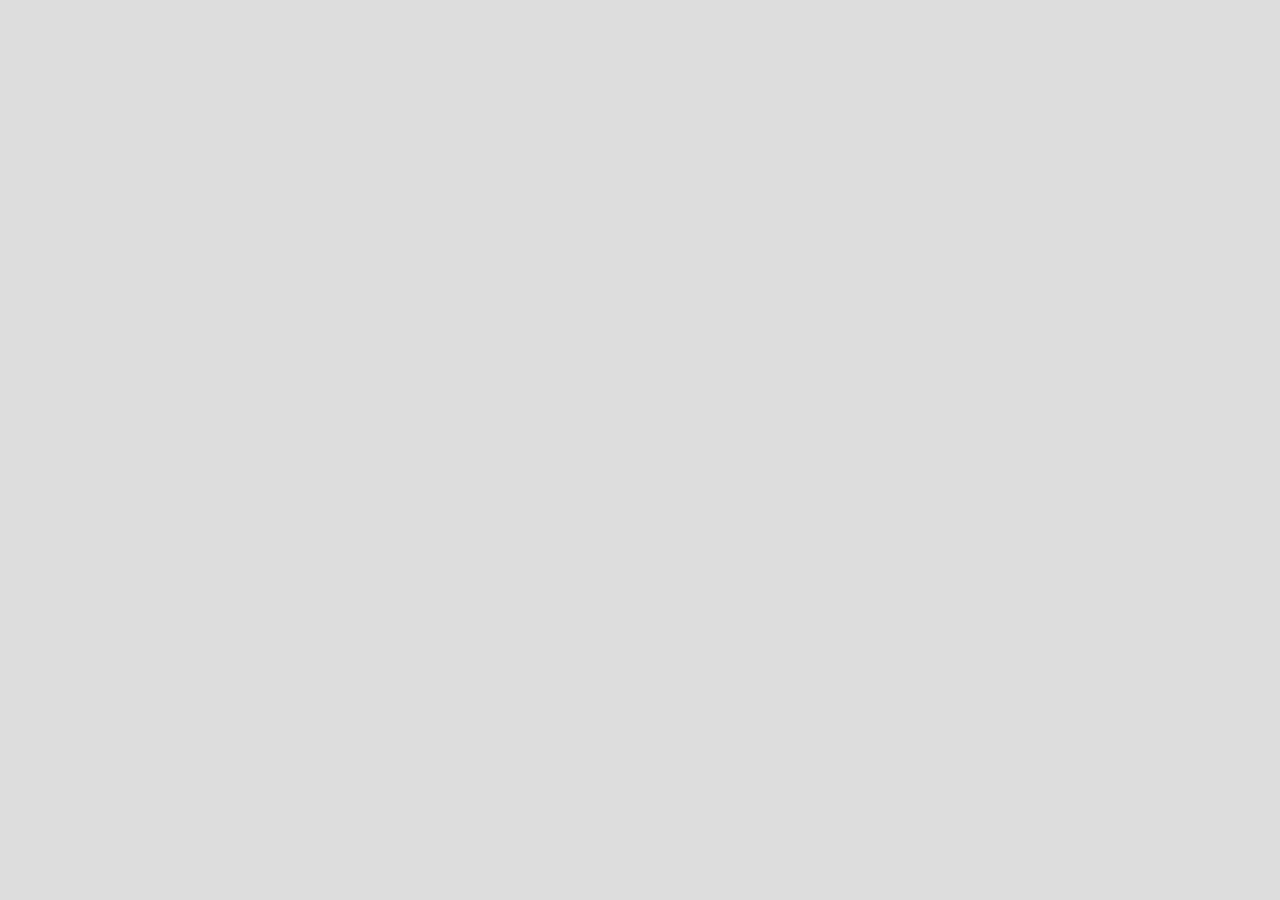
==== bsr-tool.html @ b469ca75 "Add files via upload" ====
<!DOCTYPE html>
<html lang="de">
<head>
<meta charset="utf-8">
<title>Plakat-Generator</title>
<meta name="viewport" content="width=device-width, initial-scale=1">
<style>
  html, body { margin: 0; padding: 0; overflow: hidden; background: #ddd; }
  canvas { display: block; }
</style>
<script src="https://cdnjs.cloudflare.com/ajax/libs/p5.js/1.9.4/p5.min.js"></script>
</head>
<body>
<script>
(function () {
// PLAKAT-GENERATOR: Riso-Druck / Halbton, fünf Kategorien in einem Sketch
// Tasten: a-z = Motiv | Leertaste = Wortabstand | 1-5 = Kategorie | Backspace = letztes Motiv weg | Delete = alles löschen
// Gespeichert wird nur über die Panel-Buttons (PNG speichern / Video speichern). Die Taste S tippt nur ein Motiv.

const backgroundColor = { r: 244, g: 236, b: 214 };   // Papier
const foregroundColor = { r: 0, g: 0, b: 0 };         // Tinte (Halbton)

const uiParams = {
  textSize: 18,
  foregroundColor,
  backgroundColor,
  format: 'Hochformat 3:4',
  category: 'Süßigkeiten',
  style: 'riso',
  typeSize: 0.2,
  typeTilt: 0.35,
  typeLeading: 0.78,
  typeFlat: 0.2,
  animate: true,
  fruitScale: 1.1,
  sizeVar: 0.25,
  bleed: 26,
  grain: 20,
  chamfer: 1,
  dotSpacing: 9,
  bowl: false,
  captionSize: 20,
  showCaption: false,
  showTitle: true,
  titleMax: 0.14,
  titleMargin: 0.05,
  titleTrack: -0.02,
  showLogo: true,
  logoColor: { r: 230, g: 114, b: 21 },
  logoSize: 0.12,
  showHint: true,
  videoDelay: 260,        // Video: Millisekunden pro Buchstabe (nicht im Panel)
  videoHold: 3,           // Video: Standbild am Ende in Sekunden (nicht im Panel)
};

// ---------- Sprache (DE / EN) ----------
const TL = {
  de: { title: 'Wortplakat', sub: 'Für jeden Buchstaben ein Stück Müll', word: 'Dein Wort', ph: 'z. B. Mülltrennung', undo: 'Zurück', undoT: 'Letzten Buchstaben löschen',
        clr: 'Neu', clrT: 'Alles löschen', motifs: 'Motive wählen', look: 'Look', colours: 'Farben', bunt: 'Bunt', bw: 'Schwarz-weiß', format: 'Format', hoch: 'Hoch', quer: 'Quer',
        save: 'Speichern', png: 'Als Bild speichern', saved: 'Gespeichert', vid: 'Als Video speichern', typeWord: 'Tippe ein Wort', first: 'Erst ein Wort tippen',
        noRec: 'Dieser Browser kann keine Videos aufnehmen', recording: 'Aufnahme läuft …', vsaved: 'Video gespeichert', failed: 'Aufnahme fehlgeschlagen',
        cats: { 'Obst': 'Obst', 'Süßigkeiten': 'Süßigkeiten', 'Gemüse': 'Gemüse', 'Getränke': 'Getränke', 'Verpackung': 'Verpackung' } },
  en: { title: 'Word Poster', sub: 'A piece of trash for every letter', word: 'Your word', ph: 'e.g. recycling', undo: 'Undo', undoT: 'Delete last letter',
        clr: 'New', clrT: 'Clear all', motifs: 'Choose motifs', look: 'Look', colours: 'Colours', bunt: 'Colour', bw: 'Black & white', format: 'Format', hoch: 'Portrait', quer: 'Landscape',
        save: 'Save', png: 'Save as image', saved: 'Saved', vid: 'Save as video', typeWord: 'Type a word', first: 'Type a word first',
        noRec: 'This browser cannot record video', recording: 'Recording …', vsaved: 'Video saved', failed: 'Recording failed',
        cats: { 'Obst': 'Fruit', 'Süßigkeiten': 'Sweets', 'Gemüse': 'Vegetables', 'Getränke': 'Drinks', 'Verpackung': 'Packaging' } }
};
let LANG = (() => { const h = (location.hash || '').replace('#', '').toLowerCase(); if (h === 'en' || h === 'de') return h;
  try { const v = localStorage.getItem('wp-lang'); if (v === 'en' || v === 'de') return v; } catch (e) {}
  return (navigator.language || 'de').toLowerCase().startsWith('de') ? 'de' : 'en'; })();
const tr = k => (TL[LANG] && TL[LANG][k]) || TL.de[k] || k;

// ---------- Formen (Einheit: Fruchtbreite = 1, y nach unten) ----------
const rotp = (x, y, a) => ({ x: x * Math.cos(a) - y * Math.sin(a), y: x * Math.sin(a) + y * Math.cos(a) });
const octa = (cx, cy, w, h, c) => {
  c = Math.min(c, w / 2 - 0.001, h / 2 - 0.001);
  return [[-w / 2 + c, -h / 2], [w / 2 - c, -h / 2], [w / 2, -h / 2 + c], [w / 2, h / 2 - c],
          [w / 2 - c, h / 2], [-w / 2 + c, h / 2], [-w / 2, h / 2 - c], [-w / 2, -h / 2 + c]]
    .map(([x, y]) => ({ x: cx + x, y: cy + y }));
};
const rect = (cx, cy, w, h, a = 0) =>
  [[-w / 2, -h / 2], [w / 2, -h / 2], [w / 2, h / 2], [-w / 2, h / 2]]
    .map(([x, y]) => { const p = rotp(x, y, a); return { x: cx + p.x, y: cy + p.y }; });
const leaf = (cx, cy, len, a) =>
  [[0, 0], [0.5 * len, -0.28 * len], [len, 0], [0.5 * len, 0.28 * len]]
    .map(([x, y]) => { const p = rotp(x, y, a); return { x: cx + p.x, y: cy + p.y }; });
const thickPoly = (path, t) => {
  const nrm = i => { const a = path[i], b = path[i + 1]; const l = Math.hypot(b.x - a.x, b.y - a.y) || 1; return { x: -(b.y - a.y) / l, y: (b.x - a.x) / l }; };
  const L = [], R = [];
  for (let i = 0; i < path.length; i++) {
    let m;
    if (i === 0) m = nrm(0);
    else if (i === path.length - 1) m = nrm(i - 1);
    else {
      const n0 = nrm(i - 1), n1 = nrm(i);
      const sx = n0.x + n1.x, sy = n0.y + n1.y, sl = Math.hypot(sx, sy) || 1;
      m = { x: sx / sl, y: sy / sl };
      const k = 1 / Math.max(0.3, m.x * n0.x + m.y * n0.y);
      m = { x: m.x * k, y: m.y * k };
    }
    L.push({ x: path[i].x + m.x * t, y: path[i].y + m.y * t });
    R.push({ x: path[i].x - m.x * t, y: path[i].y - m.y * t });
  }
  return L.concat(R.reverse());
};

// ---------- Die Kategorien ----------
const SETS = {
  'Obst': (() => {
  const KINDS = {
    apple:  { s: 0.55, hr: 1.0, build: c => [
      { role: 'body', pts: octa(0, 0.05, 1, 0.9, 0.3 * c) },
      { role: 'stem', pts: rect(0.03, -0.55, 0.05, 0.22) },
      { role: 'leaf', pts: leaf(0.05, -0.62, 0.3, -0.5) }] },
    orange: { s: 0.34, hr: 1.0, build: c => [
      { role: 'body', pts: octa(0, 0.04, 1, 0.92, 0.3 * c) },
      { role: 'stem', pts: rect(0, -0.5, 0.06, 0.1) },
      { role: 'leaf', pts: leaf(0.04, -0.52, 0.22, -0.6) }] },
    lemon:  { s: 0.34, hr: 1.0, build: c => [
      { role: 'body', pts: octa(0, 0.04, 1, 0.92, 0.27 * c) },
      { role: 'body', pts: rect(0.1, -0.5, 0.16, 0.08) },
      { role: 'leaf', pts: leaf(0.02, -0.5, 0.22, -0.7) }] },
    pear:   { s: 0.6, hr: 0.7, build: c => [
      { role: 'body', pts: [[-1, -0.3], [-0.7, -0.7], [0.1, -0.7], [0.4, -0.45], [1.2, -0.45], [1.2, 0.45], [0.4, 0.45],
                            [0.1, 0.7], [-0.7, 0.7], [-1, 0.3]].map(([x, y]) => ({ x: x / 2.2 - 0.0, y: y / 2.2 })) },
      { role: 'stem', pts: rect(0.28, -0.22, 0.12, 0.035) },
      { role: 'leaf', pts: leaf(0.22, -0.2, 0.3, -0.7) }] },
    banana: { s: 0.9, hr: 0.5, build: c => [
      { role: 'body', pts: thickPoly([{ x: -0.5, y: 0.25 }, { x: -0.12, y: 0.25 }, { x: 0.5, y: -0.37 }], 0.12) },
      { role: 'stem', pts: rect(-0.52, 0.25, 0.045, 0.14) },
      { role: 'stem', pts: rect(0.52, -0.39, 0.045, 0.12, Math.PI / 4) }] },
    strawberry: { s: 0.34, hr: 0.7, build: c => [
      { role: 'body', pts: octa(-0.25, 0, 0.5, 0.62, 0.16 * c) },
      { role: 'body', pts: octa(0.25, 0, 0.5, 0.62, 0.16 * c) },
      { role: 'leaf', pts: leaf(-0.5, 0, 0.2, Math.PI) },
      { role: 'leaf', pts: leaf(0.5, 0, 0.2, 0) }] },
    berries: { s: 0.3, hr: 0.8, build: c => {
      const p = [];
      for (let r = 0; r < 2; r++) for (let k = 0; k < 3; k++) p.push({ role: 'body', pts: octa((k - 1) * 0.34, (r - 0.5) * 0.42, 0.32, 0.4, 0.13 * c) });
      return p; } },
    kiwi:   { s: 0.26, hr: 1.5, build: c => [
      { role: 'body', pts: octa(0, 0, 1, 1.5, 0.28 * c) },
      { role: 'stem', pts: rect(0, -0.78, 0.18, 0.08) }] },
    melon:  { s: 0.8, hr: 0.75, build: c => [
      { role: 'body', pts: octa(0, 0, 1, 0.75, 0.26 * c) }] },
    cherry: { s: 0.2, hr: 1.2, build: c => [
      { role: 'body', pts: octa(-0.25, 0.25, 0.5, 0.5, 0.16 * c) },
      { role: 'body', pts: octa(0.25, 0.25, 0.5, 0.5, 0.16 * c) },
      { role: 'stem', pts: thickPoly([{ x: -0.25, y: 0 }, { x: 0, y: -0.45 }, { x: 0.25, y: 0 }], 0.018) },
      { role: 'leaf', pts: leaf(0, -0.42, 0.3, -0.3) }] },
  };

  const RED = [214, 52, 22], GREEN = [110, 170, 90], YEL = [250, 205, 10], ORA = [238, 140, 80],
        BLUE = [70, 80, 170], BROWN = [170, 125, 70], LIME = [180, 205, 50], PLUM = [140, 70, 140],
        PINK = [240, 150, 120], DARK = [170, 30, 40], LEMON = [240, 225, 50];

  const FRUITS = {
    a: { word: 'Apfel',         kind: 'apple',      c: RED },
    b: { word: 'Birne',         kind: 'pear',       c: GREEN },
    c: { word: 'Clementine',    kind: 'orange',     c: ORA },
    d: { word: 'Dattel',        kind: 'kiwi',       c: [120, 75, 45] },
    e: { word: 'Erdbeere',      kind: 'strawberry', c: RED },
    f: { word: 'Feige',         kind: 'orange',     c: PLUM },
    g: { word: 'Granatapfel',   kind: 'apple',      c: DARK },
    h: { word: 'Himbeere',      kind: 'berries',    c: RED },
    i: { word: 'Indische Feige', kind: 'kiwi',      c: GREEN },
    j: { word: 'Johannisbeere', kind: 'berries',    c: DARK },
    k: { word: 'Kiwi',          kind: 'kiwi',       c: BROWN },
    l: { word: 'Limette',       kind: 'lemon',      c: LIME },
    m: { word: 'Mango',         kind: 'pear',       c: ORA },
    n: { word: 'Nektarine',     kind: 'orange',     c: PINK },
    o: { word: 'Orange',        kind: 'orange',     c: ORA },
    p: { word: 'Pfirsich',      kind: 'orange',     c: [245, 170, 130] },
    q: { word: 'Quitte',        kind: 'lemon',      c: [225, 200, 60] },
    r: { word: 'Reneklode',     kind: 'orange',     c: PLUM },
    s: { word: 'Stachelbeere',  kind: 'berries',    c: LIME },
    t: { word: 'Traube',        kind: 'berries',    c: BLUE },
    u: { word: 'Ugli',          kind: 'orange',     c: LIME },
    v: { word: 'Vogelbeere',    kind: 'berries',    c: ORA },
    w: { word: 'Wassermelone',  kind: 'melon',      c: GREEN },
    x: { word: 'Xigua',         kind: 'melon',      c: [90, 150, 80] },
    y: { word: 'Yuzu',          kind: 'lemon',      c: LEMON },
    z: { word: 'Zitrone',       kind: 'lemon',      c: YEL },
    A: { word: 'Ananas',        kind: 'kiwi',       c: YEL },
    B: { word: 'Banane',        kind: 'banana',     c: YEL },
    K: { word: 'Kirsche',       kind: 'cherry',     c: RED },
    ä: { word: 'Äpfel',          kind: 'apple',      c: GREEN },
    ö: { word: 'Öko-Orange',     kind: 'orange',     c: ORA },
    ü: { word: 'Übersee-Mango',  kind: 'pear',       c: YEL },
  };
    return { KINDS, FRUITS };
  })(),
  'Süßigkeiten': (() => {
  const rotPoly = (pts, a, cx = 0, cy = 0) => pts.map(p => { const q = rotp(p.x - cx, p.y - cy, a); return { x: cx + q.x, y: cy + q.y }; });
  const poly = (arr, ox = 0, oy = 0) => arr.map(([x, y]) => ({ x: ox + x, y: oy + y }));

  const KINDS = {
    lolli: { s: 0.4, hr: 1.55, build: c => [
      { role: 'stick', col: [236, 216, 170], pts: rect(0, 0.62, 0.07, 0.95) },
      { role: 'body', pts: octa(0, -0.2, 1, 1, 0.3 * c) },
      { role: 'acc', col: 'c2', pts: octa(0, -0.2, 0.56, 0.56, 0.17 * c) },
      { role: 'acc', col: 'c2', pts: octa(0, -0.2, 0.1, 0.9, 0.03) }] },
    bonbon: { s: 0.5, hr: 0.6, build: c => [
      { role: 'acc', col: 'c2', pts: poly([[-0.28, 0], [-0.66, -0.3], [-0.66, 0.3]]) },
      { role: 'acc', col: 'c2', pts: poly([[0.28, 0], [0.66, -0.3], [0.66, 0.3]]) },
      { role: 'body', pts: octa(0, 0, 0.62, 0.44, 0.14 * c) }] },
    bar: { s: 0.34, hr: 1.4, build: c => {
      const p = [{ role: 'body', pts: octa(0, 0, 1, 1.4, 0.12 * c) }];
      for (let r = 0; r < 3; r++) for (let k = 0; k < 2; k++) p.push({ role: 'acc', col: 'c2', pts: octa((k - 0.5) * 0.44, (r - 1) * 0.42, 0.36, 0.34, 0.05) });
      return p; } },
    donut: { s: 0.5, hr: 1.0, build: c => [
      { role: 'body', pts: octa(0, 0, 1, 1, 0.34 * c) },
      { role: 'acc', col: 'c2', pts: octa(0, -0.04, 0.8, 0.76, 0.26 * c) },
      { role: 'hole', col: 'bg', pts: octa(0, 0, 0.26, 0.26, 0.08 * c) }] },
    cone: { s: 0.4, hr: 1.5, build: c => [
      { role: 'acc', col: 'c2', pts: poly([[-0.4, 0], [0.4, 0], [0, 1.1]]) },
      { role: 'body', pts: octa(0, -0.15, 1, 0.8, 0.3 * c) },
      { role: 'acc', col: [214, 52, 22], pts: octa(0.05, -0.68, 0.16, 0.16, 0.05) }] },
    bear: { s: 0.36, hr: 1.45, build: c => [
      { role: 'body', pts: octa(0, 0.12, 0.62, 0.72, 0.18 * c) },
      { role: 'body', pts: octa(0, -0.42, 0.5, 0.46, 0.15 * c) },
      { role: 'body', pts: octa(-0.2, -0.68, 0.18, 0.18, 0.06) },
      { role: 'body', pts: octa(0.2, -0.68, 0.18, 0.18, 0.06) },
      { role: 'body', pts: octa(-0.43, 0.02, 0.22, 0.42, 0.07) },
      { role: 'body', pts: octa(0.43, 0.02, 0.22, 0.42, 0.07) },
      { role: 'body', pts: octa(-0.18, 0.58, 0.26, 0.3, 0.08) },
      { role: 'body', pts: octa(0.18, 0.58, 0.26, 0.3, 0.08) }] },
    cane: { s: 0.34, hr: 1.7, build: c => [
      { role: 'body', pts: thickPoly([{ x: 0.3, y: 0.9 }, { x: 0.3, y: -0.35 }, { x: 0.18, y: -0.62 }, { x: -0.1, y: -0.7 }, { x: -0.3, y: -0.5 }], 0.1) },
      { role: 'acc', col: 'c2', pts: rect(0.3, 0.7, 0.3, 0.07, 0.8) },
      { role: 'acc', col: 'c2', pts: rect(0.3, 0.38, 0.3, 0.07, 0.8) },
      { role: 'acc', col: 'c2', pts: rect(0.3, 0.06, 0.3, 0.07, 0.8) },
      { role: 'acc', col: 'c2', pts: rect(0.3, -0.26, 0.3, 0.07, 0.8) }] },
    cupcake: { s: 0.46, hr: 1.1, build: c => [
      { role: 'acc', col: 'c2', pts: poly([[-0.45, 0.02], [0.45, 0.02], [0.33, 0.58], [-0.33, 0.58]]) },
      { role: 'body', pts: octa(0, -0.2, 1, 0.66, 0.28 * c) },
      { role: 'body', pts: octa(0, -0.58, 0.56, 0.3, 0.12 * c) },
      { role: 'acc', col: [214, 52, 22], pts: octa(0, -0.78, 0.16, 0.16, 0.05) }] },
    cookie: { s: 0.4, hr: 1.0, build: c => [
      { role: 'body', pts: octa(0, 0, 1, 1, 0.38 * c) },
      { role: 'acc', col: 'c2', pts: octa(-0.2, -0.18, 0.16, 0.14, 0.04) },
      { role: 'acc', col: 'c2', pts: octa(0.22, -0.1, 0.17, 0.14, 0.04) },
      { role: 'acc', col: 'c2', pts: octa(-0.05, 0.22, 0.16, 0.15, 0.04) },
      { role: 'acc', col: 'c2', pts: octa(0.25, 0.28, 0.13, 0.12, 0.04) }] },
    beans: { s: 0.4, hr: 0.9, build: c => [
      { role: 'body', pts: rotPoly(octa(-0.22, -0.2, 0.5, 0.28, 0.1 * c), -0.5, -0.22, -0.2) },
      { role: 'body', pts: rotPoly(octa(0.24, -0.05, 0.5, 0.28, 0.1 * c), 0.4, 0.24, -0.05) },
      { role: 'body', pts: rotPoly(octa(-0.12, 0.28, 0.5, 0.28, 0.1 * c), 0.1, -0.12, 0.28) }] },
    macaron: { s: 0.46, hr: 0.8, build: c => [
      { role: 'body', pts: octa(0, -0.22, 1, 0.32, 0.14 * c) },
      { role: 'acc', col: 'c2', pts: rect(0, 0, 0.88, 0.14) },
      { role: 'body', pts: octa(0, 0.22, 1, 0.32, 0.14 * c) }] },
    ball: { s: 0.3, hr: 1.0, build: c => [
      { role: 'body', pts: octa(0, 0, 1, 1, 0.3 * c) },
      { role: 'acc', col: 'c2', pts: octa(-0.22, -0.24, 0.26, 0.2, 0.07) }] },
    cake: { s: 0.5, hr: 1.0, build: c => [
      { role: 'body', pts: octa(0, 0.32, 1, 0.34, 0.08 * c) },
      { role: 'acc', col: 'c2', pts: rect(0, 0.06, 1, 0.18) },
      { role: 'body', pts: octa(0, -0.2, 1, 0.34, 0.08 * c) },
      { role: 'acc', col: [214, 52, 22], pts: octa(0, -0.5, 0.2, 0.2, 0.06) }] },
  };

  const RED = [214, 52, 22], PINK = [240, 110, 160], MINT = [110, 200, 165], TURQ = [60, 170, 190],
        VIOLET = [150, 90, 170], CHOC = [110, 60, 40], CREAM = [250, 225, 170], YEL = [250, 205, 10],
        ORA = [238, 140, 80], BLUE = [70, 80, 170], LIME = [180, 205, 50], BABY = [245, 175, 195],
        WHITE = [250, 245, 235], CARAMEL = [200, 140, 70];

  const FRUITS = {
    a: { word: 'Amarettini',    kind: 'cookie',  c: CARAMEL, c2: CHOC },
    b: { word: 'Bonbon',        kind: 'bonbon',  c: PINK,    c2: YEL },
    c: { word: 'Cupcake',       kind: 'cupcake', c: BABY,    c2: TURQ },
    d: { word: 'Donut',         kind: 'donut',   c: CARAMEL, c2: PINK },
    e: { word: 'Eis',           kind: 'cone',    c: BABY,    c2: CARAMEL },
    f: { word: 'Fruchtgummi',   kind: 'bear',    c: ORA,     c2: RED },
    g: { word: 'Gummibärchen',  kind: 'bear',    c: RED,     c2: RED },
    h: { word: 'Himbeerbonbon', kind: 'bonbon',  c: RED,     c2: PINK },
    i: { word: 'Ingwerkeks',    kind: 'cookie',  c: CARAMEL, c2: ORA },
    j: { word: 'Jelly Beans',   kind: 'beans',   c: MINT,    c2: MINT },
    k: { word: 'Keks',          kind: 'cookie',  c: YEL,     c2: CHOC },
    l: { word: 'Lolli',         kind: 'lolli',   c: RED,     c2: YEL },
    m: { word: 'Macaron',       kind: 'macaron', c: MINT,    c2: PINK },
    n: { word: 'Nougat',        kind: 'bar',     c: CARAMEL, c2: CHOC },
    o: { word: 'Obsttorte',     kind: 'cake',    c: ORA,     c2: CREAM },
    p: { word: 'Praline',       kind: 'ball',    c: CHOC,    c2: CREAM },
    q: { word: 'Quarkbällchen', kind: 'ball',    c: CARAMEL, c2: CREAM },
    r: { word: 'Riegel',        kind: 'bar',     c: BLUE,    c2: TURQ },
    s: { word: 'Schokolade',    kind: 'bar',     c: CHOC,    c2: CARAMEL },
    t: { word: 'Torte',         kind: 'cake',    c: PINK,    c2: CHOC },
    u: { word: 'Unicorn-Lolli', kind: 'lolli',   c: VIOLET,  c2: TURQ },
    v: { word: 'Vanilleeis',    kind: 'cone',    c: YEL,     c2: CARAMEL },
    w: { word: 'Waffel',        kind: 'cookie',  c: CARAMEL, c2: ORA },
    x: { word: 'Xmas-Zuckerstange', kind: 'cane', c: CREAM,    c2: RED },
    y: { word: 'Yoghurt-Drops', kind: 'ball',    c: LIME,    c2: YEL },
    z: { word: 'Zuckerstange',  kind: 'cane',    c: CREAM,    c2: MINT },
    ä: { word: 'Ätna-Eis',          kind: 'cone',   c: MINT,   c2: CARAMEL },
    ö: { word: 'Öko-Riegel',        kind: 'bar',    c: LIME,   c2: CHOC },
    ü: { word: 'Überraschungsei',   kind: 'ball',   c: YEL,    c2: RED },
  };
    return { KINDS, FRUITS };
  })(),
  'Gemüse': (() => {
  const poly = (arr, ox = 0, oy = 0) => arr.map(([x, y]) => ({ x: ox + x, y: oy + y }));
  const G1 = [60, 140, 70], PALE1 = [240, 225, 185];

  const KINDS = {
    carrot: { s: 0.24, hr: 2.25, build: c => [
      { role: 'leaf', pts: leaf(0, -0.55, 0.55, -2.0) }, { role: 'leaf', pts: leaf(0, -0.55, 0.6, -1.57) }, { role: 'leaf', pts: leaf(0, -0.55, 0.55, -1.15) },
      { role: 'body', pts: poly([[-0.5, -0.55], [0.5, -0.55], [0.06, 1.15], [-0.06, 1.15]]) }] },
    tomato: { s: 0.42, hr: 1.1, build: c => [
      { role: 'body', pts: octa(0, 0.05, 1, 0.88, 0.3 * c) },
      { role: 'leaf', pts: leaf(0, -0.4, 0.3, -2.6) }, { role: 'leaf', pts: leaf(0, -0.4, 0.3, -0.55) }, { role: 'leaf', pts: leaf(0, -0.4, 0.22, -1.57) },
      { role: 'stem', col: G1, pts: rect(0, -0.5, 0.06, 0.14) }] },
    eggplant: { s: 0.28, hr: 1.7, build: c => [
      { role: 'body', pts: poly([[-0.32, -0.55], [0.32, -0.55], [0.52, 0.1], [0.36, 0.75], [-0.36, 0.75], [-0.52, 0.1]]) },
      { role: 'leaf', pts: octa(0, -0.6, 0.7, 0.2, 0.07) },
      { role: 'stem', col: G1, pts: rect(0.02, -0.82, 0.1, 0.22) }] },
    broccoli: { s: 0.44, hr: 1.3, build: c => [
      { role: 'stem', col: [160, 205, 110], pts: poly([[-0.14, 0.2], [0.14, 0.2], [0.22, 0.75], [-0.22, 0.75]]) },
      { role: 'body', pts: octa(-0.3, -0.1, 0.5, 0.5, 0.17 * c) }, { role: 'body', pts: octa(0.3, -0.1, 0.5, 0.5, 0.17 * c) },
      { role: 'body', pts: octa(0, -0.3, 0.6, 0.5, 0.2 * c) }, { role: 'body', pts: octa(0, 0.05, 0.8, 0.36, 0.12 * c) }] },
    cucumber: { s: 0.8, hr: 0.32, build: c => [
      { role: 'body', pts: octa(0, 0, 1, 0.32, 0.1 * c) },
      { role: 'acc', col: 'c2', pts: rect(-0.28, 0, 0.035, 0.32) }, { role: 'acc', col: 'c2', pts: rect(0, 0, 0.035, 0.32) }, { role: 'acc', col: 'c2', pts: rect(0.28, 0, 0.035, 0.32) },
      { role: 'stem', col: G1, pts: rect(-0.53, 0, 0.07, 0.12) }] },
    pepper: { s: 0.4, hr: 1.25, build: c => [
      { role: 'body', pts: octa(-0.22, 0.1, 0.58, 0.85, 0.2 * c) }, { role: 'body', pts: octa(0.22, 0.1, 0.58, 0.85, 0.2 * c) },
      { role: 'body', pts: octa(0, 0.15, 0.5, 0.9, 0.2 * c) },
      { role: 'stem', col: G1, pts: rect(0.02, -0.5, 0.1, 0.22) }] },
    chili: { s: 0.55, hr: 0.5, build: c => [
      { role: 'body', pts: thickPoly([{ x: -0.45, y: -0.12 }, { x: 0.0, y: 0.04 }, { x: 0.5, y: 0.28 }], 0.1) },
      { role: 'stem', col: G1, pts: rect(-0.5, -0.13, 0.1, 0.16) }] },
    corn: { s: 0.3, hr: 1.8, build: c => [
      { role: 'leaf', pts: poly([[-0.05, 0.9], [-0.55, -0.1], [-0.1, 0.25]]) }, { role: 'leaf', pts: poly([[0.05, 0.9], [0.55, -0.1], [0.1, 0.25]]) },
      { role: 'body', pts: octa(0, -0.12, 0.56, 1.5, 0.2 * c) },
      { role: 'acc', col: 'c2', pts: rect(0, -0.5, 0.56, 0.03) }, { role: 'acc', col: 'c2', pts: rect(0, -0.1, 0.56, 0.03) }, { role: 'acc', col: 'c2', pts: rect(0, 0.3, 0.56, 0.03) }] },
    onion: { s: 0.4, hr: 1.25, build: c => [
      { role: 'body', pts: octa(0, 0.12, 1, 0.85, 0.35 * c) },
      { role: 'body', pts: poly([[-0.14, -0.26], [0.14, -0.26], [0.03, -0.6]]) },
      { role: 'stem', col: [190, 160, 110], pts: rect(0, 0.62, 0.1, 0.12) }] },
    radish: { s: 0.32, hr: 1.85, build: c => [
      { role: 'leaf', pts: leaf(0, -0.4, 0.5, -2.1) }, { role: 'leaf', pts: leaf(0, -0.4, 0.55, -1.57) }, { role: 'leaf', pts: leaf(0, -0.4, 0.5, -1.05) },
      { role: 'body', pts: octa(0, 0.05, 1, 0.9, 0.32 * c) },
      { role: 'stem', col: PALE1, pts: poly([[-0.09, 0.48], [0.09, 0.48], [0, 0.92]]) }] },
    pod: { s: 0.8, hr: 0.45, build: c => [
      { role: 'body', pts: thickPoly([{ x: -0.5, y: 0.1 }, { x: -0.1, y: 0.18 }, { x: 0.5, y: -0.05 }], 0.15) },
      { role: 'acc', col: [190, 225, 120], pts: octa(-0.27, 0.13, 0.2, 0.2, 0.07) }, { role: 'acc', col: [190, 225, 120], pts: octa(0.03, 0.14, 0.2, 0.2, 0.07) },
      { role: 'acc', col: [190, 225, 120], pts: octa(0.3, 0.07, 0.2, 0.2, 0.07) }] },
    mushroom: { s: 0.46, hr: 0.95, build: c => [
      { role: 'stem', col: PALE1, pts: poly([[-0.14, 0.05], [0.14, 0.05], [0.2, 0.5], [-0.2, 0.5]]) },
      { role: 'body', pts: octa(0, -0.12, 1, 0.55, 0.26 * c) },
      { role: 'acc', col: 'c2', pts: octa(-0.25, -0.18, 0.14, 0.12, 0.04) }, { role: 'acc', col: 'c2', pts: octa(0.14, -0.28, 0.12, 0.1, 0.04) },
      { role: 'acc', col: 'c2', pts: octa(0.3, -0.08, 0.1, 0.1, 0.03) }] },
    potato: { s: 0.46, hr: 0.8, build: c => [
      { role: 'body', pts: octa(0, 0, 1, 0.78, 0.34 * c) },
      { role: 'acc', col: 'c2', pts: octa(-0.2, -0.1, 0.07, 0.06, 0.02) }, { role: 'acc', col: 'c2', pts: octa(0.25, 0.05, 0.07, 0.06, 0.02) },
      { role: 'acc', col: 'c2', pts: octa(-0.05, 0.2, 0.07, 0.06, 0.02) }] },
    pumpkin: { s: 0.52, hr: 1.0, build: c => [
      { role: 'body', pts: octa(-0.3, 0.05, 0.5, 0.8, 0.2 * c) }, { role: 'body', pts: octa(0.3, 0.05, 0.5, 0.8, 0.2 * c) },
      { role: 'body', pts: octa(0, 0.05, 0.56, 0.9, 0.22 * c) },
      { role: 'stem', col: [100, 130, 60], pts: rect(0.02, -0.5, 0.14, 0.2) }] },
    cabbage: { s: 0.5, hr: 1.0, build: c => [
      { role: 'body', pts: octa(0, 0, 1, 1, 0.34 * c) },
      { role: 'acc', col: 'c2', pts: rect(0, 0.02, 0.05, 0.9) }, { role: 'acc', col: 'c2', pts: rect(-0.25, 0.05, 0.04, 0.7) }, { role: 'acc', col: 'c2', pts: rect(0.25, 0.05, 0.04, 0.7) }] },
    leaf: { s: 0.46, hr: 1.15, build: c => [
      { role: 'body', pts: leaf(0, 0.5, 1.0, -2.2) }, { role: 'body', pts: leaf(0, 0.5, 1.0, -0.95) }, { role: 'body', pts: leaf(0, 0.5, 1.1, -1.57) }] },
    olive: { s: 0.22, hr: 1.25, build: c => [
      { role: 'body', pts: octa(0, 0, 0.8, 1, 0.28 * c) },
      { role: 'acc', col: 'c2', pts: octa(0, -0.3, 0.2, 0.18, 0.06) }] },
  };

  const RED = [214, 52, 22], PURP = [110, 50, 110], YEL = [250, 205, 10], ORA = [238, 130, 40], DGRN = [40, 130, 70],
        GRN = [110, 170, 90], LIME = [180, 205, 50], BRN = [150, 105, 60], PINK = [225, 70, 110], PALE = [225, 190, 200],
        OLIVE = [100, 110, 40], KURBIS = [245, 150, 40], BEET = [150, 40, 80];

  const FRUITS = {
    a: { word: 'Aubergine',   kind: 'eggplant', c: PURP,  c2: PURP },
    b: { word: 'Brokkoli',    kind: 'broccoli', c: DGRN,  c2: DGRN },
    c: { word: 'Champignon',  kind: 'mushroom', c: [205, 165, 120], c2: BRN },
    d: { word: 'Dicke Bohne', kind: 'pod',      c: GRN,   c2: GRN },
    e: { word: 'Erbse',       kind: 'pod',      c: LIME,  c2: LIME },
    f: { word: 'Fenchel',     kind: 'onion',    c: LIME,  c2: DGRN },
    g: { word: 'Gurke',       kind: 'cucumber', c: GRN,   c2: DGRN },
    h: { word: 'Hokkaido',    kind: 'pumpkin',  c: KURBIS, c2: KURBIS },
    i: { word: 'Ingwer',      kind: 'potato',   c: [215, 170, 100], c2: BRN },
    j: { word: 'Jalapeño',    kind: 'chili',    c: DGRN,  c2: DGRN },
    k: { word: 'Karotte',     kind: 'carrot',   c: ORA,   c2: ORA },
    l: { word: 'Lauch',       kind: 'cucumber', c: [170, 210, 120], c2: DGRN },
    m: { word: 'Mais',        kind: 'corn',     c: YEL,   c2: KURBIS },
    n: { word: 'Napakohl',    kind: 'cabbage',  c: LIME,  c2: DGRN },
    o: { word: 'Oliven',      kind: 'olive',    c: OLIVE, c2: BRN },
    p: { word: 'Paprika',     kind: 'pepper',   c: RED,   c2: RED },
    q: { word: 'Kürbis',      kind: 'pumpkin',  c: [245, 190, 60], c2: KURBIS },
    r: { word: 'Radieschen',  kind: 'radish',   c: PINK,  c2: PINK },
    s: { word: 'Spinat',      kind: 'leaf',     c: DGRN,  c2: DGRN },
    t: { word: 'Tomate',      kind: 'tomato',   c: RED,   c2: RED },
    u: { word: 'Zwiebel',     kind: 'onion',    c: PALE,  c2: BRN },
    v: { word: 'Rote Bete',   kind: 'radish',   c: BEET,  c2: BEET },
    w: { word: 'Weißkohl',    kind: 'cabbage',  c: GRN,   c2: LIME },
    x: { word: 'Chinakohl',   kind: 'cabbage',  c: LIME,  c2: GRN },
    y: { word: 'Yamswurzel',  kind: 'potato',   c: BRN,   c2: [100, 60, 30] },
    z: { word: 'Zucchini',    kind: 'cucumber', c: DGRN,  c2: LIME },
        ä: { word: 'Ährenmais',   kind: 'corn',    c: YEL,    c2: KURBIS },
    ö: { word: 'Ölkürbis',    kind: 'pumpkin', c: DGRN,   c2: LIME },
    ü: { word: 'Üppiger Kohl', kind: 'cabbage', c: GRN,   c2: LIME },
  };
    return { KINDS, FRUITS };
  })(),
  'Getränke': (() => {
  const poly = (arr, ox = 0, oy = 0) => arr.map(([x, y]) => ({ x: ox + x, y: oy + y }));
  const GL = [150, 185, 205], METAL = [175, 175, 180], STEAM = [190, 190, 195], FOAM = [250, 232, 150];

  const KINDS = {
    glass: { s: 0.4, hr: 1.7, build: c => [
      { role: 'acc', col: 'c2', pts: rect(0.18, -0.55, 0.07, 1.0, 0.22) },
      { role: 'body', pts: poly([[-0.5, -0.45], [0.5, -0.45], [0.38, 0.75], [-0.38, 0.75]]) },
      { role: 'acc', col: GL, pts: rect(-0.12, -0.05, 0.22, 0.22, 0.4) },
      { role: 'acc', col: GL, pts: rect(0.15, 0.3, 0.2, 0.2, -0.3) }] },
    bottle: { s: 0.3, hr: 2.0, build: c => [
      { role: 'acc', col: 'c2', pts: rect(0, -0.95, 0.34, 0.12) },
      { role: 'body', pts: rect(0, -0.62, 0.26, 0.55) },
      { role: 'body', pts: octa(0, 0.28, 1, 1.15, 0.3 * c) },
      { role: 'acc', col: 'c2', pts: rect(0, 0.3, 1, 0.34) }] },
    can: { s: 0.34, hr: 1.5, build: c => [
      { role: 'body', pts: octa(0, 0, 1, 1.5, 0.08 * c) },
      { role: 'acc', col: METAL, pts: rect(0, -0.72, 1, 0.12) }, { role: 'acc', col: METAL, pts: rect(0, 0.72, 1, 0.12) },
      { role: 'acc', col: 'c2', pts: rect(0, 0, 1, 0.4) }] },
    mug: { s: 0.4, hr: 1.2, build: c => [
      { role: 'acc', col: STEAM, pts: rect(-0.18, -0.68, 0.06, 0.32) }, { role: 'acc', col: STEAM, pts: rect(0.08, -0.74, 0.06, 0.38) },
      { role: 'body', pts: octa(0.5, 0.08, 0.5, 0.56, 0.14) },
      { role: 'bg', col: 'bg', pts: octa(0.5, 0.08, 0.22, 0.28, 0.07) },
      { role: 'body', pts: octa(-0.05, 0.05, 0.9, 0.95, 0.1 * c) },
      { role: 'acc', col: 'c2', pts: rect(-0.05, -0.2, 0.9, 0.1) }] },
    wine: { s: 0.34, hr: 1.9, build: c => [
      { role: 'acc', col: GL, pts: rect(0, 0.55, 0.06, 0.62) }, { role: 'acc', col: GL, pts: rect(0, 0.88, 0.6, 0.06) },
      { role: 'body', pts: poly([[-0.5, -0.9], [0.5, -0.9], [0.5, -0.35], [0.28, 0.1], [-0.28, 0.1], [-0.5, -0.35]]) },
      { role: 'acc', col: 'c2', pts: rect(0, -0.58, 1, 0.07) }] },
    flute: { s: 0.22, hr: 2.5, build: c => [
      { role: 'acc', col: GL, pts: rect(0, 0.85, 0.05, 0.6) }, { role: 'acc', col: GL, pts: rect(0, 1.14, 0.8, 0.06) },
      { role: 'body', pts: poly([[-0.5, -1.05], [0.5, -1.05], [0.42, 0.1], [0.12, 0.55], [-0.12, 0.55], [-0.42, 0.1]]) },
      { role: 'acc', col: 'c2', pts: octa(0.1, -0.2, 0.14, 0.14, 0.05) }, { role: 'acc', col: 'c2', pts: octa(-0.1, 0.1, 0.12, 0.12, 0.04) }] },
    martini: { s: 0.5, hr: 1.1, build: c => [
      { role: 'acc', col: GL, pts: rect(0, 0.35, 0.05, 0.52) }, { role: 'acc', col: GL, pts: rect(0, 0.62, 0.55, 0.05) },
      { role: 'body', pts: poly([[-0.5, -0.5], [0.5, -0.5], [0, 0.12]]) },
      { role: 'acc', col: [60, 70, 30], pts: rect(0.12, -0.52, 0.04, 0.7, 0.5) },
      { role: 'acc', col: 'c2', pts: octa(-0.1, -0.3, 0.17, 0.17, 0.06) }] },
    beer: { s: 0.42, hr: 1.25, build: c => [
      { role: 'body', pts: octa(0.5, 0.1, 0.5, 0.6, 0.14) },
      { role: 'bg', col: 'bg', pts: octa(0.5, 0.1, 0.22, 0.32, 0.07) },
      { role: 'body', pts: octa(-0.08, 0.1, 0.9, 1.0, 0.1 * c) },
      { role: 'acc', col: FOAM, pts: octa(-0.08, -0.5, 0.92, 0.3, 0.12 * c) },
      { role: 'acc', col: 'c2', pts: rect(-0.08, 0.1, 0.9, 0.06) }] },
    smoothie: { s: 0.36, hr: 1.7, build: c => [
      { role: 'acc', col: 'c2', pts: rect(0.1, -0.85, 0.09, 0.8, 0.15) },
      { role: 'body', pts: poly([[-0.5, -0.45], [0.5, -0.45], [0.36, 0.75], [-0.36, 0.75]]) },
      { role: 'acc', col: 'c2', pts: octa(0, -0.5, 1.1, 0.12, 0.04) },
      { role: 'acc', col: 'c2', pts: octa(0, 0.15, 0.4, 0.4, 0.14) }] },
    teacup: { s: 0.5, hr: 0.9, build: c => [
      { role: 'acc', col: STEAM, pts: rect(-0.1, -0.5, 0.06, 0.28) },
      { role: 'body', pts: octa(0.5, -0.05, 0.4, 0.4, 0.12) },
      { role: 'bg', col: 'bg', pts: octa(0.5, -0.05, 0.16, 0.18, 0.05) },
      { role: 'body', pts: poly([[-0.5, -0.3], [0.5, -0.3], [0.36, 0.3], [-0.36, 0.3]]) },
      { role: 'acc', col: 'c2', pts: octa(0, 0.4, 1.3, 0.12, 0.05) }] },
    carton: { s: 0.34, hr: 1.7, build: c => [
      { role: 'acc', col: 'c2', pts: poly([[-0.5, -0.5], [0.5, -0.5], [0.28, -0.85], [-0.28, -0.85]]) },
      { role: 'body', pts: octa(0, 0.15, 1, 1.3, 0.05 * c) },
      { role: 'acc', col: 'c2', pts: octa(0, 0.2, 0.5, 0.5, 0.16) }] },
    pitcher: { s: 0.46, hr: 1.2, build: c => [
      { role: 'body', pts: octa(0.5, 0.05, 0.45, 0.6, 0.14) },
      { role: 'bg', col: 'bg', pts: octa(0.5, 0.05, 0.2, 0.32, 0.06) },
      { role: 'body', pts: poly([[-0.5, -0.5], [0.42, -0.5], [0.36, 0.7], [-0.4, 0.7]]) },
      { role: 'acc', col: 'c2', pts: octa(-0.05, -0.2, 0.3, 0.3, 0.1) }] },
  };

  const RED = [214, 52, 22], YEL = [250, 205, 10], ORA = [238, 140, 50], LIME = [180, 205, 50], PINK = [235, 110, 150],
        BRN = [150, 105, 60], CHOC = [95, 50, 35], PURP = [110, 50, 110], TURQ = [60, 170, 190], BLUE = [70, 100, 190],
        GRN = [90, 160, 90], WINE = [150, 30, 60], GOLD = [240, 215, 110], AMBER = [225, 150, 30], SKY = [150, 195, 230];

  const FRUITS = {
    a: { word: 'Apfelschorle',    kind: 'glass',    c: [235, 195, 60], c2: RED },
    b: { word: 'Bier',            kind: 'beer',     c: AMBER, c2: BRN },
    c: { word: 'Cola',            kind: 'can',      c: CHOC,  c2: RED },
    d: { word: 'Daiquiri',        kind: 'martini',  c: PINK,  c2: LIME },
    e: { word: 'Eistee',          kind: 'glass',    c: [205, 130, 50], c2: YEL },
    f: { word: 'Fruchtsaft',      kind: 'carton',   c: ORA,   c2: YEL },
    g: { word: 'Gin Tonic',       kind: 'glass',    c: [190, 225, 215], c2: LIME },
    h: { word: 'Hugo',            kind: 'flute',    c: [200, 225, 150], c2: LIME },
    i: { word: 'Ingwerbier',      kind: 'bottle',   c: [215, 170, 70], c2: BRN },
    j: { word: 'Johannisbeersaft', kind: 'carton',  c: WINE,  c2: PINK },
    k: { word: 'Kaffee',          kind: 'mug',      c: CHOC,  c2: BRN },
    l: { word: 'Limonade',        kind: 'bottle',   c: YEL,   c2: LIME },
    m: { word: 'Milch',           kind: 'carton',   c: SKY,   c2: RED },
    n: { word: 'Nektar',          kind: 'carton',   c: ORA,   c2: GRN },
    o: { word: 'Orangensaft',     kind: 'glass',    c: ORA,   c2: YEL },
    p: { word: 'Prosecco',        kind: 'flute',    c: GOLD,  c2: YEL },
    q: { word: 'Quellwasser',     kind: 'bottle',   c: [150, 210, 230], c2: BLUE },
    r: { word: 'Rotwein',         kind: 'wine',     c: WINE,  c2: PURP },
    s: { word: 'Sekt',            kind: 'flute',    c: [235, 205, 100], c2: LIME },
    t: { word: 'Tee',             kind: 'teacup',   c: [205, 130, 60], c2: TURQ },
    u: { word: 'Smoothie',        kind: 'smoothie', c: PINK,  c2: LIME },
    v: { word: 'Vitaminwasser',   kind: 'bottle',   c: ORA,   c2: YEL },
    w: { word: 'Weißwein',        kind: 'wine',     c: GOLD,  c2: LIME },
    x: { word: 'X-Mas-Punsch',    kind: 'mug',      c: RED,   c2: YEL },
    y: { word: 'Yoghurt-Drink',   kind: 'smoothie', c: [245, 175, 195], c2: PINK },
    z: { word: 'Zitronenlimonade', kind: 'pitcher', c: YEL,   c2: LIME },
    ä: { word: 'Äppler',             kind: 'glass',  c: [235, 195, 60], c2: GRN },
    ö: { word: 'Öko-Saft',           kind: 'carton', c: LIME,  c2: GRN },
    ü: { word: 'Überraschungssaft',  kind: 'carton', c: PINK,  c2: YEL },
  };
    return { KINDS, FRUITS };
  })(),
  'Verpackung': (() => {
    const poly = (arr, ox = 0, oy = 0) => arr.map(([x, y]) => ({ x: ox + x, y: oy + y }));
    const CLEAR = [150, 200, 230], FOILC = [175, 180, 190], KRAFT = [190, 145, 90], DARK = [60, 50, 45];

    const KINDS = {
      bag: { s: 0.4, hr: 1.7, build: c => [
        { role: 'body', pts: thickPoly([{ x: -0.3, y: -0.3 }, { x: -0.26, y: -0.72 }, { x: -0.1, y: -0.8 }, { x: 0.1, y: -0.8 }, { x: 0.26, y: -0.72 }, { x: 0.3, y: -0.3 }], 0.05) },
        { role: 'body', pts: poly([[-0.5, -0.32], [0.5, -0.32], [0.58, 0.8], [-0.58, 0.8]]) },
        { role: 'acc', col: 'c2', pts: octa(0, 0.2, 0.6, 0.3, 0.1) }] },
      paperbag: { s: 0.4, hr: 1.5, build: c => [
        { role: 'acc', col: DARK, pts: thickPoly([{ x: -0.22, y: -0.3 }, { x: -0.2, y: -0.65 }, { x: 0.2, y: -0.65 }, { x: 0.22, y: -0.3 }], 0.025) },
        { role: 'body', pts: octa(0, 0.25, 1, 1.1, 0.03 * c) },
        { role: 'acc', col: 'c2', pts: poly([[-0.5, -0.3], [0.5, -0.3], [0.5, -0.12], [-0.5, -0.12]]) },
        { role: 'acc', col: 'c2', pts: octa(0, 0.35, 0.4, 0.4, 0.14) }] },
      net: { s: 0.42, hr: 1.4, build: c => {
        const p = [{ role: 'body', pts: octa(0, 0.1, 1, 1.0, 0.32 * c) }];
        for (let k = -2; k <= 2; k++) {
          p.push({ role: 'acc', col: 'c2', pts: rect(k * 0.18, 0.1, 0.03, 0.62, 0.785) });
          p.push({ role: 'acc', col: 'c2', pts: rect(k * 0.18, 0.1, 0.03, 0.62, -0.785) });
        }
        p.push({ role: 'acc', col: 'c2', pts: rect(0, -0.5, 0.34, 0.12) });
        p.push({ role: 'acc', col: 'c2', pts: octa(0, -0.64, 0.1, 0.2, 0.03) });
        return p; } },
      pet: { s: 0.3, hr: 2.0, build: c => [
        { role: 'acc', col: 'c2', pts: rect(0, -0.95, 0.34, 0.12) },
        { role: 'body', pts: rect(0, -0.62, 0.26, 0.55) },
        { role: 'body', pts: octa(0, 0.28, 1, 1.15, 0.3 * c) },
        { role: 'acc', col: 'c2', pts: rect(0, 0.3, 1, 0.3) },
        { role: 'acc', col: CLEAR, pts: rect(0, 0.72, 0.9, 0.05) }] },
      tin: { s: 0.4, hr: 1.0, build: c => [
        { role: 'body', pts: octa(0, 0, 1, 0.95, 0.06 * c) },
        { role: 'acc', col: FOILC, pts: rect(0, -0.5, 1.06, 0.1) }, { role: 'acc', col: FOILC, pts: rect(0, 0.5, 1.06, 0.1) },
        { role: 'acc', col: 'c2', pts: rect(0, 0, 1, 0.38) }] },
      pizza: { s: 0.55, hr: 0.9, build: c => [
        { role: 'body', pts: octa(0, 0, 1, 0.9, 0.02) },
        { role: 'acc', col: 'c2', pts: rect(0, -0.34, 1, 0.04) },
        { role: 'acc', col: 'c2', pts: octa(0.1, 0.08, 0.42, 0.3, 0.12) }, { role: 'acc', col: 'c2', pts: octa(-0.25, 0.24, 0.16, 0.14, 0.05) }] },
      cup: { s: 0.4, hr: 1.1, build: c => [
        { role: 'body', pts: poly([[-0.5, -0.4], [0.5, -0.4], [0.38, 0.55], [-0.38, 0.55]]) },
        { role: 'acc', col: FOILC, pts: octa(0, -0.46, 1.08, 0.1, 0.03) },
        { role: 'acc', col: 'c2', pts: poly([[-0.46, -0.18], [0.46, -0.18], [0.41, 0.28], [-0.41, 0.28]]) }] },
      chips: { s: 0.46, hr: 1.4, build: c => [
        { role: 'body', pts: octa(0, 0, 0.82, 1.3, 0.04 * c) },
        { role: 'acc', col: FOILC, pts: rect(0, -0.7, 0.9, 0.12) }, { role: 'acc', col: FOILC, pts: rect(0, 0.7, 0.9, 0.12) },
        { role: 'acc', col: 'c2', pts: octa(0, 0, 0.5, 0.5, 0.16) }] },
      jar: { s: 0.4, hr: 1.3, build: c => [
        { role: 'acc', col: 'c2', pts: rect(0, -0.5, 0.7, 0.16) },
        { role: 'body', pts: octa(0, 0.12, 0.84, 0.95, 0.16 * c) },
        { role: 'acc', col: 'c2', pts: rect(0, 0.15, 0.84, 0.34) }] },
      foil: { s: 0.5, hr: 1.0, build: c => [
        { role: 'body', pts: poly([[-0.5, -0.1], [-0.3, -0.45], [0.05, -0.38], [0.4, -0.5], [0.52, -0.05], [0.4, 0.4], [0.0, 0.5], [-0.35, 0.42]]) },
        { role: 'acc', col: 'c2', pts: poly([[-0.2, -0.3], [0.05, -0.38], [0.05, 0.1], [-0.15, 0.2]]) },
        { role: 'acc', col: 'c2', pts: poly([[0.2, 0.0], [0.4, -0.05], [0.4, 0.3], [0.15, 0.35]]) }] },
      tray: { s: 0.55, hr: 0.6, build: c => [
        { role: 'body', pts: octa(0, 0, 1, 0.55, 0.1 * c) },
        { role: 'acc', col: 'c2', pts: octa(0, 0, 0.8, 0.36, 0.08) },
        { role: 'acc', col: CLEAR, pts: octa(0, 0, 0.98, 0.5, 0.1) }] },
      togo: { s: 0.34, hr: 1.5, build: c => [
        { role: 'acc', col: DARK, pts: octa(0, -0.62, 1.1, 0.12, 0.04) },
        { role: 'body', pts: poly([[-0.5, -0.55], [0.5, -0.55], [0.36, 0.75], [-0.36, 0.75]]) },
        { role: 'acc', col: 'c2', pts: poly([[-0.45, -0.1], [0.45, -0.1], [0.42, 0.3], [-0.42, 0.3]]) }] },
      eggs: { s: 0.55, hr: 0.7, build: c => {
        const p = [{ role: 'body', pts: octa(0, 0, 1, 0.66, 0.06 * c) }];
        for (let k = 0; k < 3; k++) for (let r = 0; r < 2; r++) p.push({ role: 'acc', col: 'c2', pts: octa((k - 1) * 0.3, (r - 0.5) * 0.3, 0.22, 0.22, 0.08) });
        return p; } },
      carton: { s: 0.34, hr: 1.7, build: c => [
        { role: 'acc', col: 'c2', pts: poly([[-0.5, -0.5], [0.5, -0.5], [0.28, -0.85], [-0.28, -0.85]]) },
        { role: 'body', pts: octa(0, 0.15, 1, 1.3, 0.05 * c) },
        { role: 'acc', col: 'c2', pts: octa(0, 0.2, 0.5, 0.5, 0.16) }] },
    };

    const FRUITS = {
      a: { word: 'Alufolie',        kind: 'foil',     c: [200, 205, 215], c2: [140, 145, 160] },
      b: { word: 'Brotbeutel',      kind: 'bag',      c: [245, 190, 70],  c2: [214, 52, 22] },
      c: { word: 'Chipstüte',       kind: 'chips',    c: [214, 52, 22],   c2: [250, 205, 10] },
      d: { word: 'Dose',            kind: 'tin',      c: [200, 205, 215], c2: [214, 52, 22] },
      e: { word: 'Eierkarton',      kind: 'eggs',     c: [200, 175, 140], c2: [150, 120, 90] },
      f: { word: 'Flasche',         kind: 'pet',      c: CLEAR,            c2: [70, 100, 190] },
      g: { word: 'Glas',            kind: 'jar',      c: [170, 215, 200], c2: [214, 52, 22] },
      h: { word: 'Hartplastikschale', kind: 'tray',   c: [235, 235, 225], c2: [150, 200, 150] },
      i: { word: 'Imbissschale',    kind: 'tray',     c: KRAFT,            c2: [150, 105, 60] },
      j: { word: 'Joghurtbecher',   kind: 'cup',      c: [245, 175, 195], c2: [250, 205, 10] },
      k: { word: 'Kaffeebecher',    kind: 'togo',     c: [235, 220, 190], c2: [150, 105, 60] },
      l: { word: 'Linsentüte',      kind: 'paperbag', c: KRAFT,            c2: [214, 52, 22] },
      m: { word: 'Müslibeutel',     kind: 'bag',      c: [150, 200, 120], c2: [250, 205, 10] },
      n: { word: 'Netz',            kind: 'net',      c: [180, 205, 50],  c2: [70, 110, 40] },
      o: { word: 'Orangennetz',     kind: 'net',      c: [238, 140, 50],  c2: [120, 70, 30] },
      p: { word: 'Papiertüte',      kind: 'paperbag', c: [210, 170, 110], c2: [150, 105, 60] },
      q: { word: 'Quetschbeutel',   kind: 'bag',      c: [235, 110, 150], c2: [250, 205, 10] },
      r: { word: 'Rollfolie',       kind: 'foil',     c: [180, 215, 235], c2: [90, 140, 190] },
      s: { word: 'Schale',          kind: 'tray',     c: [225, 215, 190], c2: [200, 140, 90] },
      t: { word: 'Tüte',            kind: 'bag',      c: [150, 195, 235], c2: [70, 100, 190] },
      u: { word: 'Umverpackung',    kind: 'pizza',    c: KRAFT,            c2: [120, 80, 45] },
      v: { word: 'Verbundkarton',   kind: 'carton',   c: [150, 195, 230], c2: [214, 52, 22] },
      w: { word: 'Wasserflasche',   kind: 'pet',      c: [170, 220, 235], c2: [60, 170, 190] },
      x: { word: 'X-Tra-Tüte',      kind: 'bag',      c: [230, 114, 21],  c2: [60, 50, 45] },
      y: { word: 'Yoghurtglas',     kind: 'jar',      c: [245, 215, 225], c2: [235, 110, 150] },
      z: { word: 'Zwiebelnetz',     kind: 'net',      c: [225, 170, 190], c2: [140, 90, 60] },
      ä: { word: 'Äpfelnetz',       kind: 'net',    c: [214, 52, 22],   c2: [70, 110, 40] },
      ö: { word: 'Ökobeutel',       kind: 'bag',    c: [190, 145, 90],  c2: [70, 110, 40] },
      ü: { word: 'Überverpackung',  kind: 'carton', c: [200, 175, 140], c2: [214, 52, 22] },
    };
    return { KINDS, FRUITS };
  })(),
};
const CATEGORIES = Object.keys(SETS);
const cat = () => SETS[uiParams.category] || SETS[CATEGORIES[0]];
const STEM = [140, 80, 50], LEAFC = [30, 140, 80], BOWLC = [225, 140, 110];

// Größe eines Motivs in Plakatanteilen (je nach Materialität)
function dimsFor(ch, sc) {
  const { pw, ph, U } = poster();
  const def = cat().FRUITS[ch], kind = cat().KINDS[def.kind];
  return { w: kind.s * sc * U / pw, h: kind.hr * kind.s * sc * U / ph };
}

// Stiche: pro Zeile erst hin (Diagonale nach oben), dann zurück (nach unten) = Kreuzstich
// ---------- Zustand ----------
let fruits = [];
let typed = '';
let grainPG = null, grainKey = '';
let lastSig = '', wasAnim = false, lastCat = '';

window.setup = function setup() {
  buildUI();
  createCanvas(UI.stage.clientWidth, UI.stage.clientHeight).parent(UI.stage);
};

const easeOutBack = t => { const c1 = 1.70158, c3 = c1 + 1; return 1 + c3 * Math.pow(t - 1, 3) + c1 * Math.pow(t - 1, 2); };

const FORMATS = { 'Hochformat 3:4': 3 / 4, 'Quadrat': 1, 'Querformat 4:3': 4 / 3, 'A4 quer': 1.414 };
function poster() {
  const a = FORMATS[uiParams.format];
  if (!a) return { px: 0, py: 0, pw: width, ph: height, U: height * 0.75 };
  const m = 0.06;
  let ph = height * (1 - 2 * m), pw = ph * a;
  if (pw > width * (1 - 2 * m)) { pw = width * (1 - 2 * m); ph = pw / a; }
  return { px: (width - pw) / 2, py: (height - ph) / 2, pw, ph, U: ph * 0.75 };
}

// ---------- Platzieren ----------
function addFruit(ch) {
  const def = cat().FRUITS[ch];
  if (!def) return;
  const sc = uiParams.fruitScale * (1 + random(-uiParams.sizeVar, uiParams.sizeVar));
  const { pw, ph, U } = poster();
  const { w, h } = dimsFor(ch, sc);
  const yMax = uiParams.bowl ? 0.5 : 0.86;
  const bowlHalf = U * 0.46 / pw;
  let best = null, bestScore = Infinity;
  for (let k = 0; k < 40; k++) {
    const nx = uiParams.bowl
      ? random(0.5 - bowlHalf * 0.8, 0.5 + bowlHalf * 0.8)
      : random(Math.min(0.5, w / 2 + 0.04), Math.max(0.5, 0.96 - w / 2));
    const yMin = uiParams.showTitle ? 0.19 : 0;
    const ny = random(Math.min(yMax, yMin + h / 2 + 0.03), Math.max(yMin + 0.1, yMax));
    let score = random(0, 0.002);
    for (const f of fruits) {
      const ox = Math.max(0, (w + f.w) / 2 - Math.abs(nx - f.nx));
      const oy = Math.max(0, (h + f.h) / 2 - Math.abs(ny - f.ny));
      score += ox * oy;
    }
    if (score < bestScore) { bestScore = score; best = { nx, ny }; }
  }
  fruits.push({ ch, nx: best.nx, ny: best.ny, w, h, sc, angR: random(-1, 1), tone: random(0.25, 0.95), jit: random(0.9, 1.1), born: millis() });
  if (fruits.length > 60) fruits.shift();
}

window.keyPressed = function keyPressed() {
  const el = document.activeElement;
  if (el && ['INPUT', 'TEXTAREA', 'SELECT'].includes(el.tagName)) return;
  if (recording) return false;                      // während der Video-Aufnahme nichts verändern
  if (keyCode === 8) { if (typed.slice(-1) !== ' ') fruits.pop(); typed = typed.slice(0, -1); return false; }
  if (keyCode === 46) { fruits = []; typed = ''; return false; }
  if (key === ' ' && typed.length && typed.slice(-1) !== ' ' && typed.length < 60) { typed += ' '; return false; }
  const k = key && key.length === 1 ? key.toLowerCase() : '';
  const n = parseInt(key, 10);
  if (n >= 1 && n <= CATEGORIES.length) { uiParams.category = CATEGORIES[n - 1]; return false; }
  if (cat().FRUITS[k]) { addFruit(k); typed += k; }
};

// ---------- Zeichnen ----------
function pathOf(ctx, pts) {
  ctx.beginPath();
  ctx.moveTo(pts[0].x, pts[0].y);
  for (let i = 1; i < pts.length; i++) ctx.lineTo(pts[i].x, pts[i].y);
  ctx.closePath();
}

function halftoneFill(ctx, pts, tone, ink) {
  let x0 = Infinity, y0 = Infinity, x1 = -Infinity, y1 = -Infinity;
  for (const p of pts) { x0 = Math.min(x0, p.x); y0 = Math.min(y0, p.y); x1 = Math.max(x1, p.x); y1 = Math.max(y1, p.y); }
  const sp = uiParams.dotSpacing;
  const r = Math.min(sp * 0.72, Math.sqrt(tone * sp * sp / (2 * Math.PI)) * 1.05);
  ctx.save();
  pathOf(ctx, pts);
  ctx.clip();
  ctx.fillStyle = `rgb(${ink.r},${ink.g},${ink.b})`;
  ctx.beginPath();
  for (let j = Math.floor(y0 / (sp / 2)) - 1; j * sp / 2 <= y1 + sp; j++) {
    const y = j * sp / 2, off = (j & 1) ? sp / 2 : 0;
    for (let x = Math.floor(x0 / sp) * sp - sp + off; x <= x1 + sp; x += sp) {
      ctx.moveTo(x + r, y);
      ctx.arc(x, y, r, 0, Math.PI * 2);
    }
  }
  ctx.fill();
  ctx.restore();
}

function typeFill(ctx, pts, rgb, a, o) {
  let x0 = Infinity, y0 = Infinity, x1 = -Infinity, y1 = -Infinity;
  for (const p of pts) { x0 = Math.min(x0, p.x); y0 = Math.min(y0, p.y); x1 = Math.max(x1, p.x); y1 = Math.max(y1, p.y); }
  const cx = (x0 + x1) / 2, cy = (y0 + y1) / 2, R = Math.hypot(x1 - x0, y1 - y0) / 2 + 4;
  const size = Math.max(6, Math.min(x1 - x0, y1 - y0) * uiParams.typeSize * 1.1);
  ctx.save();
  pathOf(ctx, pts);
  ctx.clip();
  ctx.globalAlpha = a;
  ctx.translate(cx, cy);
  ctx.rotate(o.ang * uiParams.typeTilt);
  ctx.fillStyle = `rgb(${rgb[0]},${rgb[1]},${rgb[2]})`;
  ctx.shadowColor = `rgba(${rgb[0]},${rgb[1]},${rgb[2]},0.6)`;
  ctx.shadowBlur = uiParams.bleed * 0.25;
  ctx.font = `bold ${size}px 'Arial Black', 'Helvetica Neue', Arial, sans-serif`;
  ctx.textBaseline = 'middle';
  const word = o.word + ' ';
  const ww = Math.max(1, ctx.measureText(word).width);
  const reps = Math.ceil(2 * R / ww) + 2;
  const str = word.repeat(reps);
  let r = 0;
  for (let y = -R; y <= R + size; y += size * uiParams.typeLeading, r++) {
    ctx.fillText(str, -R - ((r * ww * 0.37) % ww), y);
  }
  ctx.restore();
}

function drawPart(ctx, pts, rgb, tone, a, opts) {
  if (uiParams.style === 'halftone') {
    const bg = uiParams.backgroundColor, ink = uiParams.foregroundColor;
    ctx.save();
    ctx.globalAlpha = a;
    ctx.fillStyle = `rgb(${bg.r},${bg.g},${bg.b})`;
    pathOf(ctx, pts);
    ctx.fill();
    halftoneFill(ctx, pts, tone, ink);
    ctx.restore();
  } else {
    ctx.save();
    ctx.globalCompositeOperation = 'multiply';
    ctx.globalAlpha = a;
    ctx.fillStyle = `rgb(${rgb[0]},${rgb[1]},${rgb[2]})`;
    ctx.shadowColor = `rgba(${rgb[0]},${rgb[1]},${rgb[2]},0.7)`;
    ctx.shadowBlur = uiParams.bleed;
    const letters = uiParams.style === 'letters' && opts && opts.role === 'body';
    if (letters) ctx.globalAlpha = a * uiParams.typeFlat;
    pathOf(ctx, pts);
    ctx.fill();
    if (letters) typeFill(ctx, pts, rgb, a, opts);
    ctx.restore();
  }
}

function drawFruit(ctx, f, P) {
  const def = cat().FRUITS[f.ch], kind = cat().KINDS[def.kind];
  const age = (millis() - f.born) / 1000;
  const t = uiParams.animate ? Math.min(1, age / 0.55) : 1;
  const k = uiParams.animate ? 0.3 + 0.7 * easeOutBack(t) : 1;
  const W = P.U * kind.s * f.sc * k;
  const cx = P.px + f.nx * P.pw, cy = P.py + f.ny * P.ph;
  const parts = kind.build(uiParams.chamfer * f.jit);
  for (const part of parts) {
    const pts = part.pts.map(p => ({ x: cx + p.x * W, y: cy + p.y * W }));
    const bgc = uiParams.backgroundColor;
    const rgb = part.col === 'c2' ? (def.c2 || STEM) : part.col === 'bg' ? [bgc.r, bgc.g, bgc.b] : Array.isArray(part.col) ? part.col
              : part.role === 'body' ? def.c : part.role === 'stem' ? STEM : LEAFC;
    const tone = part.role === 'body' ? f.tone : part.col ? 0.7 : part.role === 'stem' ? 0.9 : 0.55;
    drawPart(ctx, pts, rgb, tone, Math.min(1, t * 1.6), { role: part.role, word: def.word, W, ang: f.angR });
  }
}

function drawBowl(ctx, P) {
  const rim = P.py + P.ph * 0.55, h = P.ph * 0.38, hw = P.U * 0.5, cx = P.px + P.pw / 2;
  const pts = [[-1, 0], [1, 0], [0.98, 0.3], [0.8, 0.65], [0.4, 0.92], [0.4, 1], [-0.4, 1], [-0.4, 0.92], [-0.8, 0.65], [-0.98, 0.3]]
    .map(([x, y]) => ({ x: cx + x * hw, y: rim + y * h }));
  drawPart(ctx, pts, BOWLC, 0.4, 1);
}

// BSR-Logo als Vektor
const LOGO_LETTERS = ["M545.815 502.267c-7.61594,-138.057 -137.374,-143.713 -178.667,-143.713l-171.347 0c-13.4563,0 -14.8431,18.3725 0,18.3725 17.1347,0 14.1212,8.4662 14.1212,67.4849l0 432.73c0,54.4719 0,66.6347 -15.4899,67.5225 -13.4006,0.702488 -12.606,18.3168 1.27538,18.2429 57.7627,-0.221647 180.11,0 180.11,0 143.306,-4.76844 185.339,-91.5875 187.982,-166.578 2.64281,-75.9136 -59.0381,-128.279 -120.978,-136.91 64.8046,-22.7909 108.502,-57.3933 102.993,-157.151z", "M1443.92 1387.26c11.1647,0 69.8516,0 132.438,0 10.203,0 10.5543,-17.5416 -0.185312,-17.2085 -13.4381,0.221647 -16.9687,-11.6637 -26.3954,-27.764l-143.602 -254.118c36.1733,-15.2125 116.468,-47.2448 116.468,-157.317 0,-150.202 -142.124,-157.299 -189.018,-157.299 0,0 -108.224,0.0920502 -170.719,-0.443294 -13.3449,-0.0750936 -16.7834,18.2804 1.2015,19.2603 14.1588,0.924136 12.5697,8.85378 12.5697,85.8211l0 395.152c0,72.3454 3.08732,97.0597 -17.7633,97.595 -10.9419,0.221647 -8.02169,16.322 0,16.322 39.9256,0 103.326,0 136.56,0 9.68586,0 10.2212,-16.322 0,-16.322 -21.1461,0 -17.0608,-25.0268 -17.0608,-96.5425 0,0 -0.129597,-116.689 -0.129597,-168.63l11.9774 0 153.658 281.494z", "M813.205 868.953c61.3115,81.8665 145.432,166.967 146.264,286.022 0.609227,89.7223 -41.6079,166.837 -124.565,165.396 -123.751,-2.25523 -192.714,-125.082 -199.221,-182.012 -1.256,-10.5737 -16.7095,-9.15052 -16.414,1.95849 1.07311,46.6174 10.0553,152.549 12.1809,246.355 0.222858,9.13114 15.0647,10.4441 17.3018,-1.27538 1.73684,-9.07542 5.85972,-30.184 21.2006,-29.7964 23.2354,0.536556 58.2993,47.5233 179.092,54.7311 149.998,8.83561 211.384,-111.069 225.357,-161.402 54.2696,-195.303 -81.4039,-359.46 -108.63,-397.352 -85.2857,-118.761 -149.998,-174.304 -185.431,-240.312 -82.6235,-153.528 24.7131,-190.477 76.4864,-187.391 65.3968,3.84552 124.287,30.666 154.804,126.746 4.01024,12.7901 18.077,12.7901 17.6894,0.29553 -2.0893,-71.5702 -8.30026,-135.063 -9.13114,-186.467 -0.259194,-8.87194 -15.3421,-11.4045 -16.655,-0.905968 -2.23585,17.2279 -6.78386,29.6305 -23.216,22.6807 -39.0935,-16.6357 -66.0981,-39.0014 -147.003,-39.6857 -171.199,-1.51519 -242.954,156.319 -182.585,284.858 50.4241,107.484 123.178,185.025 162.475,237.556z"];
const LOGO_COUNTERS = ["M317.002 685.499c88.1502,-1.9597 133.584,39.389 134.86,103.345 1.84827,91.1624 -41.4965,123.066 -134.933,123.677l0.0738824 -227.021z", "M317.002 405.281c85.1186,-2.66219 116.005,37.0974 117.354,99.6286 1.92336,91.1454 -27.5593,122.938 -117.428,122.938l0.0738824 -222.566z", "M1278.28 815.978c94.4726,-8.02169 135.674,49.0567 137.041,111.57 1.97787,91.1442 -47.2266,122.346 -137.041,122.346l0 -233.915z"];
let logoCache = null;
function logoImage(px, col) {
  const key = px + '|' + col.r + ',' + col.g + ',' + col.b;
  if (logoCache && logoCache.key === key) return logoCache.c;
  const c = document.createElement('canvas');
  c.width = c.height = px;
  const g = c.getContext('2d'), k = px / 1663.56;
  g.scale(k, k);
  g.translate(-45.6375, -45.6557);
  g.fillStyle = `rgb(${col.r},${col.g},${col.b})`;
  g.fillRect(45.6375, 45.6557, 1663.56, 1663.54);
  g.globalCompositeOperation = 'destination-out';
  for (const d of LOGO_LETTERS) g.fill(new Path2D(d));
  g.globalCompositeOperation = 'source-over';
  for (const d of LOGO_COUNTERS) g.fill(new Path2D(d));
  logoCache = { key, c };
  return c;
}
function drawLogo(ctx, P) {
  if (!uiParams.showLogo) return;
  const size = P.pw * uiParams.logoSize, m = P.pw * uiParams.titleMargin;
  const px = Math.max(64, Math.round(size * pixelDensity()));
  ctx.drawImage(logoImage(px, uiParams.logoColor), P.px + P.pw - m - size, P.py + P.ph - m - size, size, size);
}

// Silbentrennung nach deutschen TeX-Mustern (Hypher + hyphenation.de, neue Rechtschreibung)
const HYPHER = (function () {
  const Hypher = (function () { const module = { exports: {} };
/**
 * @constructor
 * @param {!{patterns: !Object, leftmin: !number, rightmin: !number}} language The language pattern file. Compatible with Hyphenator.js.
 */
function Hypher(language) {
    var exceptions = [],
        i = 0;
    /**
     * @type {!Hypher.TrieNode}
     */
    this.trie = this.createTrie(language['patterns']);

    /**
     * @type {!number}
     * @const
     */
    this.leftMin = language['leftmin'];

    /**
     * @type {!number}
     * @const
     */
    this.rightMin = language['rightmin'];

    /**
     * @type {!Object.<string, !Array.<string>>}
     */
    this.exceptions = {};

    if (language['exceptions']) {
        exceptions = language['exceptions'].split(/,\s?/g);

        for (; i < exceptions.length; i += 1) {
            this.exceptions[exceptions[i].replace(/\u2027/g, '').toLowerCase()] = new RegExp('(' + exceptions[i].split('\u2027').join(')(') + ')', 'i');
        }
    }
}

/**
 * @typedef {{_points: !Array.<number>}}
 */
Hypher.TrieNode;

/**
 * Creates a trie from a language pattern.
 * @private
 * @param {!Object} patternObject An object with language patterns.
 * @return {!Hypher.TrieNode} An object trie.
 */
Hypher.prototype.createTrie = function (patternObject) {
    var size = 0,
        i = 0,
        c = 0,
        p = 0,
        chars = null,
        points = null,
        codePoint = null,
        t = null,
        tree = {
            _points: []
        },
        patterns;

    for (size in patternObject) {
        if (patternObject.hasOwnProperty(size)) {
            patterns = patternObject[size].match(new RegExp('.{1,' + (+size) + '}', 'g'));

            for (i = 0; i < patterns.length; i += 1) {
                chars = patterns[i].replace(/[0-9]/g, '').split('');
                points = patterns[i].split(/\D/);
                t = tree;

                for (c = 0; c < chars.length; c += 1) {
                    codePoint = chars[c].charCodeAt(0);

                    if (!t[codePoint]) {
                        t[codePoint] = {};
                    }
                    t = t[codePoint];
                }

                t._points = [];

                for (p = 0; p < points.length; p += 1) {
                    t._points[p] = points[p] || 0;
                }
            }
        }
    }
    return tree;
};

/**
 * Hyphenates a text.
 *
 * @param {!string} str The text to hyphenate.
 * @return {!string} The same text with soft hyphens inserted in the right positions.
 */
Hypher.prototype.hyphenateText = function (str, minLength) {
    minLength = minLength || 4;

    // Regexp("\b", "g") splits on word boundaries,
    // compound separators and ZWNJ so we don't need
    // any special cases for those characters. Unfortunately
    // it does not support unicode word boundaries, so
    // we implement it manually.
    var words = str.split(/([a-zA-Z0-9_\u0027\u00AD\u00DF-\u00EA\u00EB\u00EC-\u00EF\u00F1-\u00F6\u00F8-\u00FD\u0101\u0103\u0105\u0107\u0109\u010D\u010F\u0111\u0113\u0117\u0119\u011B\u011D\u011F\u0123\u0125\u012B\u012F\u0131\u0135\u0137\u013C\u013E\u0142\u0144\u0146\u0148\u0151\u0153\u0155\u0159\u015B\u015D\u015F\u0161\u0165\u016B\u016D\u016F\u0171\u0173\u017A\u017C\u017E\u017F\u0219\u021B\u02BC\u0390\u03AC-\u03CE\u03F2\u0401\u0410-\u044F\u0451\u0454\u0456\u0457\u045E\u0491\u0531-\u0556\u0561-\u0587\u0902\u0903\u0905-\u090B\u090E-\u0910\u0912\u0914-\u0928\u092A-\u0939\u093E-\u0943\u0946-\u0948\u094A-\u094D\u0982\u0983\u0985-\u098B\u098F\u0990\u0994-\u09A8\u09AA-\u09B0\u09B2\u09B6-\u09B9\u09BE-\u09C3\u09C7\u09C8\u09CB-\u09CD\u09D7\u0A02\u0A03\u0A05-\u0A0A\u0A0F\u0A10\u0A14-\u0A28\u0A2A-\u0A30\u0A32\u0A33\u0A35\u0A36\u0A38\u0A39\u0A3E-\u0A42\u0A47\u0A48\u0A4B-\u0A4D\u0A82\u0A83\u0A85-\u0A8B\u0A8F\u0A90\u0A94-\u0AA8\u0AAA-\u0AB0\u0AB2\u0AB3\u0AB5-\u0AB9\u0ABE-\u0AC3\u0AC7\u0AC8\u0ACB-\u0ACD\u0B02\u0B03\u0B05-\u0B0B\u0B0F\u0B10\u0B14-\u0B28\u0B2A-\u0B30\u0B32\u0B33\u0B35-\u0B39\u0B3E-\u0B43\u0B47\u0B48\u0B4B-\u0B4D\u0B57\u0B82\u0B83\u0B85-\u0B8A\u0B8E-\u0B90\u0B92-\u0B95\u0B99\u0B9A\u0B9C\u0B9E\u0B9F\u0BA3\u0BA4\u0BA8-\u0BAA\u0BAE-\u0BB5\u0BB7-\u0BB9\u0BBE-\u0BC2\u0BC6-\u0BC8\u0BCA-\u0BCD\u0BD7\u0C02\u0C03\u0C05-\u0C0B\u0C0E-\u0C10\u0C12\u0C14-\u0C28\u0C2A-\u0C33\u0C35-\u0C39\u0C3E-\u0C43\u0C46-\u0C48\u0C4A-\u0C4D\u0C82\u0C83\u0C85-\u0C8B\u0C8E-\u0C90\u0C92\u0C94-\u0CA8\u0CAA-\u0CB3\u0CB5-\u0CB9\u0CBE-\u0CC3\u0CC6-\u0CC8\u0CCA-\u0CCD\u0D02\u0D03\u0D05-\u0D0C\u0D0E-\u0D10\u0D12-\u0D28\u0D2A-\u0D39\u0D3E-\u0D43\u0D46-\u0D48\u0D4A-\u0D4D\u0D57\u0D60\u0D61\u0D7A-\u0D7F\u1F00-\u1F07\u1F10-\u1F15\u1F20-\u1F27\u1F30-\u1F37\u1F40-\u1F45\u1F50-\u1F57\u1F60-\u1F67\u1F70-\u1F7D\u1F80-\u1F87\u1F90-\u1F97\u1FA0-\u1FA7\u1FB2-\u1FB4\u1FB6\u1FB7\u1FBD\u1FBF\u1FC2-\u1FC4\u1FC6\u1FC7\u1FD2\u1FD3\u1FD6\u1FD7\u1FE2-\u1FE7\u1FF2-\u1FF4\u1FF6\u1FF7\u200D\u2019]+)/gi);

    for (var i = 0; i < words.length; i += 1) {
        if (words[i].indexOf('/') !== -1) {
            // Don't insert a zero width space if the slash is at the beginning or end
            // of the text, or right after or before a space.
            if (i !== 0 && i !== words.length - 1 && !(/\s+\/|\/\s+/.test(words[i]))) {
                words[i] += '\u200B';
            }
        } else if (words[i].length > minLength) {
            words[i] = this.hyphenate(words[i]).join('\u00AD');
        }
    }
    return words.join('');
};

/**
 * Hyphenates a word.
 *
 * @param {!string} word The word to hyphenate
 * @return {!Array.<!string>} An array of word fragments indicating valid hyphenation points.
 */
Hypher.prototype.hyphenate = function (word) {
    var characters,
        characterPoints = [],
        originalCharacters,
        i,
        j,
        k,
        node,
        points = [],
        wordLength,
        lowerCaseWord = word.toLowerCase(),
        nodePoints,
        nodePointsLength,
        m = Math.max,
        trie = this.trie,
        result = [''];

    if (this.exceptions.hasOwnProperty(lowerCaseWord)) {
        return word.match(this.exceptions[lowerCaseWord]).slice(1);
    }

    if (word.indexOf('\u00AD') !== -1) {
        return [word];
    }

    word = '_' + word + '_';

    characters = word.toLowerCase().split('');
    originalCharacters = word.split('');
    wordLength = characters.length;

    for (i = 0; i < wordLength; i += 1) {
        points[i] = 0;
        characterPoints[i] = characters[i].charCodeAt(0);
    }

    for (i = 0; i < wordLength; i += 1) {
        node = trie;
        for (j = i; j < wordLength; j += 1) {
            node = node[characterPoints[j]];

            if (node) {
                nodePoints = node._points;
                if (nodePoints) {
                    for (k = 0, nodePointsLength = nodePoints.length; k < nodePointsLength; k += 1) {
                        points[i + k] = m(points[i + k], nodePoints[k]);
                    }
                }
            } else {
                break;
            }
        }
    }

    for (i = 1; i < wordLength - 1; i += 1) {
        if (i > this.leftMin && i < (wordLength - this.rightMin) && points[i] % 2) {
            result.push(originalCharacters[i]);
        } else {
            result[result.length - 1] += originalCharacters[i];
        }
    }

    return result;
};

module.exports = Hypher;

  return module.exports; })();
  const lang = (function () { const module = { exports: {} };
module.exports = {
	'id': 'de',
	'leftmin': 2,
	'rightmin': 2,
	'patterns': {
		3 : "2aaa1äa1ba1da1ga1j2aoa1öa1p2aqa1ßa2ua1xä1aä1bä1dä1gä1jä1k1äqä1ß1äxä1z1bibl21cacä3c1dc4h1cic1jc4k3co2cp2cs3cu1cy1de1did1ö1due1be1d4eee1fe1ge1ke1m2eoe1pe1qe1ße1te3üe1wey1e1z1fa1fä1fe1fi1fo1fö1fu1fü1fy2gd1geg1n1guh1j2hl2hnh1q2hr4hsh2ü2hwh1zi1a2iä2ici1d2ifi1ji1ßi1üj2u1ka1käkl21ko1kök1q2ks1kü1le1li4ln1lo1lö1ly1ma3mä1me1mi1mo1mö1mu1mü1my1na1nä1ne1nin1j1noo1b2oco1d2oi2ol2omo1qo2uo1vo1xö1bö1dö1e1öf2önöo1ö1ßö1vö1wö1zp2a1päp2e1php1j1puqu42rc1re1ri4rnr1q1ru1rü1ry1sa1sä1sc1se1si1so1sös1t1su1sü1ße1ßiß1j1ßu1ta1tä1tet1h1ti1to2tö2ts1tu2tü2ua2ucu1h2uiu1ju1lun12uou1q2usu1w1üb2üc2üdü1gü1k2ünü1ß2ütü1vü1zve2v2r2vsw2aw2ä2wnw2rw2ux1a1xe1xix1jx1q1xu2xyx1zy1by1ey1gy1hy1jy1ly1py1ry1vy1wy1yzä2zu1zw2",
		4 : "_ax4_äm3_ch2_en1_eu1_fs4_gd2_gs4_he2_ia4_in1_ks2_oa3_öd2_pf4_ph4_ps2_st4_th4_ts2_um3_ur1_xe3a1abaa1ca3au2abaab1ä1abd1abf1abg1abh2abi1abkab1l1abnab3r1abs2abu2abü1abw2aby1abz2aca2acc2acu1add2adf2adh5adj2ado2adp2adq2adu2a1eae2bae2cae2da2ekae2pa2eta2ewae2xaf1a2afe2afia2fö2agaag2n2agt2ah_2ahsa1huah1wa1hyaif2a2il2aisaje22ak_2akb2akc2akd4ako2aks1akza1laa1lä2ale2ali2aloa1lu4aly2am_2amä2amf2amk2amla2mö2amu1anb2ane1anf1anh2anj1anl2anna1nö1anra1nü1anwao1ia1opa1or2ap_2apa2apea2pfap2n2apr2ar_a1raa1rä1arb2are2arf2arh2ari2arr2arua2rü2arv2ary4asha2söa2süaße22a1tata1at2cat2eat2h3atmat1ö4atra3tü2au_2aub4auc2aue2aug2auj4aum4aunau1o2auu2auw2aux2auz2a1ü2a1v4avia2vr2a1wax2eays4ay3t2a1zaz2aaz2oaz2uäb2sä1ckä2daä2dräd2s2ä1eäf3läf3räf2säg2näh1aä3hi2ähm2ähsä1huäh1wä1imä1la2äleä1lu2ämläm2s2än_2äne2änsä1onä1paär1äär1c4äreä1röä2rü1ärzä3suä3teät2häu1cä2uf1äug4äul2äumä2un2äur1äuß4ä1v3bah3basb2ärb2äs4b1bb3bebb2sbbu12b1c3be_3bea3beb3bek3bel1bembe1o3bet1bezbge3bib23bilbiz24b1j2bl_b2leb2lo3blü2b1mbni2bo4abo2cboe1b1op2böfb1öl2b1qb2r42br_3brä3brü4b1sb3säb3scb4slb2söbss2bs2t4b3tb5teb4thbt4rbtü1bu2fbü1c2b1v2b1w3by1by3pbys2ca1h3camc4an3carcäs22c1ccch22cec2cefce1i2cek1cen1cer1cetce1u2c1f4ch_2chb2chc2chd2chf2chg2chh2chj2chk2chp4chs2cht4chü2chv4chw1chy2chzci1cci2s4ck_ck1ack1ä2ckb2ckc2ckd1cke2ckf2ckg2ckh1cki2ckk2ckm2ckp4cks2ckt1cku2ckv2ckw1cky2ckzclo1co2ccoi22c1qcre2cry2cs2ac2si4c1tcti22c1z3da_da1ad1afd1agda1sdä2u2d1cd3dhd5dodeg2d1eides1det2dga2d3gl3di_3dicdi2edi1p2d1j4d1ld3ladni2d1obdo2o2d1qd2r4d3rid3rö2d1s4dsb4dsld2södss4dst42d1td2thdto2d3tödt3rd3tüdu2fdu1idu1odur22düb3düf3dün2d1wdwa2dy2s2d1z2e1aea2ceak1eam3e2ase1ä22eba2ebl2ebre3bue1ce2ecle3cr2ected2eed2öee1eeeg2e1eie1en2ef_2efa2efe2efi2eflefs22efu2efüegd4e3gee2gn2egue1hee1hi2ehme1hoehs22ehte1hue1hüeh1we1hy4eibe2idei1ee4ilei1p2eire2it2eiu2e1jek2a1ekdek4nek2oek4r2ektek2ue1la2eli2eln2eloe1lü2elz2ema2emm2emüen3fe4nre4nten1ue1nüe1nye1ofe1ohe4ole1ore1ove1ö2e3pae3puer1ae1räer1cer3h2erie1roer1ö2eru2esbes2c2esf4eshes3l2esmes2ö2esp2esres3we3syes3ze3teet2he3tie3tö2etre3tü2etz2euf1euke1um2euneu1p2eut2eux2e1ve3vo2ewae3wä2eweew2s2ex_3exp2exuey4neys4e3ziez2wfab43facf4ahf2alf2arf3atfä1cf1äu2f1cfe2c3fewf1ex3fez2f1fff2efff4ff3lff2s3fi_fid2fi2ofi2r3fis3fiz2f1jf2l22fl_1fläf3löf4lü2föf2f1qf2r2f3ruf3rü4f1sf3scf3sifs2tf2süf3sy4f1tf2thf3töf3tü3fugf1umf2ur3fut2fübfü2r2f1v2f1w2f1zfz2afz2öfzu33ga_ga1c5gaiga1kgäs5gä4ugbi22g1cg1dag1dog1dögdt4gd1uge1cged4gef4g2el4g1gg3gegg4r2g1h4gh_gh2egh1lg2hugh1w2g1j4gl_2gls3glüg2ly2gn_gn2e2gng2gnp2gns2gnt2gnug2nüg2ny2gnzgo4a2goggo1igo1y2g1qg2r4gse2g4slgso2gsp4g4swg3sy2g1tg3tegt2sg3tügu1cgu2egu2t2gübgür1güs32g1v2g1w3haah1ahh1aph2as2h1c2heahe3x2hi_2hiahi2ehi2n2hio2hiuhlb4hld4hlg4hll2hlm2h2lo2h1mh2moh3möhm2sh2muh2nah2nähn2eh1nu2hodhoe42hoih2on2hoo2hop3hov1h2öhö2ch4örhr1chr3dhrf2hrg2h2rihrr4h3rüh2ryhrz2hss24h1th2thhto2h4tshtt4h3tühu1chu2n2hurhüs32h1vhvi23hyg3hyphz2o2ia_i4aai2ab2iaci2afi2ahi3aii2aji2ak2iali2am2iani2apia1q2iasi3au2iavi1ämiär22i1bib2oi2böice1idt4i2dyie1ci1eii1exif3lif3rif2s2i1gi2gli3go4i1hi3heih3mih3nih3rihs2ih1wi3i2ii4s2i1k4ikei2kni1la6ilbil2cilf22iloilv42im_2ime2imo2imt2imu2inein3f2inoi1nö2inp2inrin1ui1ny2i1oio1cio2dion2i2ori2oui2ovio2xi3ön2ip_i1pai1peiph2ip4li1pr2ips2ipu2i1qi1räir1cir2eir2i2irki1roi1rö2isb2iseis3ti2sü4itäi6tli3töi3tü2itzium12i1v2i1w2i1xi2xai3xi2i1zi2zöja1c2jatje2aje1cje2gje2pje3wji2ajit3ji2vjoa3jo2iju2kjus32j1v3ka_ka1ck2adk2agka2o3kask1ähk1änkär2kby42k3cki1c3kir2kiz2k3j4kl_k2lek1lu2kly2k1mk2n2k3nek3nu3knü3komk2onk2os3kowkö2fk1ölk2r4kst44k1tk2thktt2k3tükt3zku1ckuh12kübkü1c2k1v2k1w3la_1lad2laf1lai3lao1lawlay1lä1c1läd2läf4lät2l1blb2slb2u2l1c4l1dld3rldt43le_2lec3ledle2e3lehl2ek2leple2u3levl2ey2l1flf4u2l1glgd4l3go3li_3liali1cl2ie3ligli3l2limli2o3liu4l1j2l1klk2l4l1lllb4llg4llk4ll5mlln22l1mlm3plm3tlnd2l3nil1nul1nü3loklo2o2lox2löd4lög4löß2l1plp2fl3pu2l1q4l1s4l1tl2thl6tsltt2l3tü1luf4luo2lur3lux2lüb5lüd2l1v2l3wly3c3lynly1oly3u2l1zl2zölz1wm1abmae2ma1f3mas3maßm4aymb4lmby42m3c2m1dmd1ameb43mehme1o2meö3mesmeu13mi_mi1c3mig3mil3mit2m1jm3ka4m1lm3li4m1mmmd2mmm2mm3pmm2smoa33moh3mom3mos3motmo1ymö2c4mökm1öl2m1pm2pfm3pim3pu2m1q4m1sm3säm3scm3sem2süm3sy4m1tm2thm3tömtt2m3tümt3zmu1a3munm4us2müb3mün3müt2m1vmwa2my4s2m1z3na_n1af3nain1ar3nas3natn1au3näe3näs2näunby42n1cn2ck2n1dn2döndy33ne_2nec3nedn1efneg4ne2l3nenne2un2ew3nez2n1fnf2änff4n3finf4lnf2onf4rnf3s4n1gng3mn2gnn3hän3hen3hu3nian1idn4ie3niknin1n2ip2nitni3v3nix2n1k4n1nnn3fnng4n3ni3no_no1cn1of3nov3now3noz2nödn2ör2n1q6n1snsp4n3sy2n1tn3ton3tön4tsn3tun3tü1nu_1nud3nuenuf21nug1nuinu2n1nuo2nup2nur1nut1nuu1nux1nuz3nü_3nüs1nüt4n1w1ny_1nyhn1yo1nyr1nys1nyw2n1znz3so4aco4ado4aho2aro2aso4ato5au2obbob2e1objob1lo3cao1ceo1ck2odrodt4o2ecoen12ofa2ofiof3l2ofo2oft2o1go3ghogs2o1hao1häo1heo1hio1hooh1soh3to1huoh1wo3ieo1imo1inoi2r2o1j2o1kok4n4okrokt4o1lao1läol2io3loo1lu3olyoms2omy12ona2onä2onc2oneono1o1nuon3v1onyon3zoof2o1opo1oro1pao1pi2or_or1ao3räor1c4ore2orf2orh2orm2orq2orro3ru2osh2osio3sk2oso2o1to3tüoub4oug2o3uho3um2our2ouv2o1ü2ovi2ovo2o1wo3wiox2aox2eo2xu1oxyo1yo2o1zoz2eo3ziöb2l2ö1cödi3öf3lög3lög3rö1heö1huö1keök3r3öl_öls2öm2sön2eö3niön2sö1nuö1peör1cöru4ö2saö2spö2stö3su2ö1töt2höts2öze31pa_1paa1pacpag41pak1pap2paß1pat1pau3päd3pär3päs2p1b2p3cpda41pe_pe2a1pedpef4pei13pel1pem1pep3pet4pf_1pfäpff4pf3r2p1g4ph_ph2a2phä2phb4phd2phf4phg4phkph2l2phm2phn2phöph4r2phs2phz3pik1pilpi2o3pip3pispku22pl_3pläp4lo2p1n1p2opo1c3podpo2i3pokpo2wpo3xpö2c2p1ppp3lppt2p2r2p4rä2p1s4ps_p3sep2söp2st2p1tpt1ap3tep2thptt2ptü4pt3zpu1apub42puc2pur3put1püf2pülpün22p1v2p1w3py1pys4py3t2p1z1ra_r1abr2ad1raer2afr2air2alr2apr1arr2as2raß1rat1raür2ax4räf4räg2räh2rämrä2u2r1brbb2rb2orb2srb2ur1ce2r1dr2dördt43re_2reä3reg3rekre2u2reür1ew3rez2r1frf2u4r1gr1h42rh_2rha2rhä2rhö2rhsrid2r2ie3rigr2isr2itrix12r1j2r1krk4n4r1lrl2erl3t4r1mrm2urnd4r3nern3frng2r3nirn1ör1nur1nür1nyro1c2rof3roir2onr1or4roß2rox2röf4rögr1ök4röpr1örrp4erpf4r3porp3tr3pu2r1rrrb2rr1crr2or3ru4r1sr3sirs3lr3sor3sy4r1tr3tör4tsrtt4r3türt3zru1a3ruf4rug2rum3rut4ruz2rüb2r1v2r1w4r1xry2c2r1zrz2ö3sa_3saa3sams1an3sat3säl2sc_s2ci2scj4scl2scos2cr2scs2scusd4r3see3seh3seq3set2s1hsh2as3häsh3ns3hösh4rsib43sio2s1j4sk_4skbsk4lsk4n4skö4skss3läsl3bs3les3li4sna4snö3so_so4aso1c3sog3sol3somso3o3sos3sov3sow3sozsö2csö2fs1ös1sp22sp_s2pä2spls3pn4spy2s1q6s1sss3l6st_s2ta2stb2stdst2e2stf2stg4sth2stj2stk4stl4stm2stns2to1stö2stp2stqs2trst2u1stü2stv2stwsu2n3suv3süc3sün4s3v2s1ws3was3we1s4ysyl12s1zsz2os3zü2ß1c2ß1d2ß1f2ß1h2ß1l2ß1mß1o2ßos2ßst22ß1t2ß1ü2ß1v2ß1w2ß1z3ta_4taatah2t2ai2tam3tas3tav3tax4täbtä1c4täd3täe3täg2täh4tämt1äptä2st2ät2täx4t1ct4ckt3cr3te_2teh3ten3tes4th_th2e1thi2thk2thp2ths2thü2thvt2hy3tig3tik3tio3tip3tis3tiv2t1j4t3ltl4e3to_to1c3tod3tok3ton3too4toß3tow4töftö4l3tön4töß3töttpf42t1q2tr_3tritry14ts_ts1ot2söt3sy4t1tt3tit3tot3töttt4t3tut3tü2tub3tuc2tud3tue4tuf2tuh2tuk4tüb3tüf3tüm4t3v4t3wtwa21ty13typtys44t1ztz1ätz2öu1amu3auu1ayu1ämu1äu2u1bub2lub1ru1ce2u1d2u1eu2edu2eguen1u2ep2uffuf3luf3r2u1gugo3u2göu2gü2uh_uh1wu1ieu3iguk2au1keu1kiuk4nuk2öu1kuulb4ulg4u2lü1umf1umg1umk1uml4umm1umr1umz4un_u3ne2unk1unruns21unt1unw2unzu3ofuos2u1pau3piu1pr2ur_u1raurd22ure2urfu1röur3purt2u3ruurü2u2sü2u1ß2u1tu3teuto1u3töu3tüu1ü22u1xux2eux2oux3tu1ya2u1z2übc2übdübe2üb3lüb3rüd3rüf3lü2gnüg3süh1aü1heüh1iüh1süh3tü1huüh1wül1aül2cül4eü1luün2sünt2ü1nuü1peü1piür1aürr2ür2süs2aü2stva1cva1sv4at2v1b2v1dve3bve3cve3dve3gve3hve4ive3over1ves12veüve3v2v1g2v1hvi2cvig22v1k2v1m2v1n3vol3voyvö2c2v1pv3revs2e2v3t2v1v2v1w2v1z1waa1wag1wah1walwa2p1was1wäh1wäl1wäswbu22w1c2w1dwe2a1weg1wehwe2i1wet2w1g2w3h1widwi2ewik21wil2w1k2w1l2w1mwn3s1wohwot21wöc2w1pw3ro2w1sws2t2w1twti21wucwul2wus21wühwül2wün32w1w1xa_1xae2x1b2x1c4x1d2xekxe2lx1emx2en3xes2x1f2x1g2x1hxib4xi1cxi3gxil12x1l2x1m2x1nx1or4x1p2x1r4x1txt1äxt1uxu1axu2s2x1v2x1w3xy_3xys1yacy1äty1c2y1d4y2efy1f2ygi2yg2lyhr2y1i4y1k2yl3cynt2y1nuy1ofyom2y1osy1ouypa2ype2y2pfy3phypo3y3riyrr2yse1y1t2yu2ry1z2za1c3zahz1anz1as2z3czdä1ze1e2z1h2z1j3zolzo2oz1orz1öl2zön2z1qz3saz3shz3skz3sz2z1tz3töz3tüzu3azub4zud4zu3kzuz22züb2z1v4z1zzz2ö",
		5 : "_ab1a_abi4_ab3l_abo2_ack2_ag4n_ag4r_ag2u_ai2s_ang2_an3s_apo1_aps2_as3t_at4h_au3d_ät2s_by4t_dab4_de1i_de1s_dü[base64]ü1b_sch4_sha2_te2e_te2f_te2s_ti2a_tid1_ti2s_to2w_umo2_un3d_un3e_un3g_un3s_ur2i_ut2a_ut3r_übe4_vo4r_wa2s_wi4e_wor2_ya4l_za2s_zi2e_zwe2aa2beaa2gr4a2araart2aas5tab2äuab1ebabe1eabei12abela3ber2abet2abew3abfiab1irab1it2ableab3liab4loa2blua2bo_ab2of2abora3braa4brä2abrü2abs_abs2aab5scab3spabst4ab3szab1uraby4ta1cem2ach_ach1a2achba1che4achfa1chiach3lach3mach3na1choach3öach3ra4chta1chuach3ü2achvac1in2ada_ad2agada2m4adav1a2dä2ade_2aden4a3diad2obad3ru2ads2ad3stad3szad2t1ad4tead4tra2elaa2eleae2o3aes5ta2faka2fana3faraf4ata2faua2fexaf2fl2af3lafo1saf3raaf3räaf3reaf3röaf2spag1abag1arag1auag2diag2drag2duage1iag2er2agesag3gl1aggr2a2glag4laa4glöag4nuag4roagsa2ags3pag2th2a1haah4at2a1heahe1sa1h2iahin3ah2löahnt21ahorah1osa2h3öahr1aah3riaht3saian3aid2sai1e2aien3ai3g4a3ik_ai3keai3kuai2loa1indain4ea1ingai2saaiso2a3iv_aive3a3ivla3ivs2akal2akarak4at4a1kea2kefa2keu2a1ki2ak3lak4li2a1kr4akra3akroak3sh2akta2aktb2a1kua2kun4a3kü2ala_al1abal1afala2ga3lalal1ama2larala4s2alatal1aual1ämal2bralb3sal2däal2dral3dualen1ale2pale4talf4r3algi3almba2l1öal3öfal2ös1alphal2ufa2lumal1ural2zw2am2aamab4amad2ama3g2am4e4ame_a2meba3meta2mewa3miea3mis2ammlammu2am3pr2am2sam3sa1amt_am4töam2tu2ana_2anabana3ca3nak2anam2ananan1äs2anbuan3ch2and_2andua3nee2anfi4ang_2angf2anghang1l2angoang1r2a3ni2ank_an3klank1rankt42anmu3annäan1oda3nola3nos2anpr1ansä1ansc2ansk2ant_2anto1antr1antw2a1nuanu3s2anzb2anzg2anzs1anzü2anzwa1os3ao3t2a3ot_a2pefap2faa3pfla3phäa2pht2ap3la2pot3applap3pu2a3pua3ra_ar2ab2arb_4arba2arbiar2bl2arbr2arbt2arbu1ar1ca2reaa4rega2reha4reka3renare3uar2ewarf1rar2glar2gnar2iaar1ima3riuarm2äarn2e2a1roar1oba2rorar2rh2arsaarse32arsiar2st2arto2artsar1ufar1uhar1umarwa2ar2zä2arze1arztas3aua2s1äa2sca4as2ea2seba3ses2asisas1ora2s1pas2phas2pias2poa3spuas2stas3teas3tias3to2astraßen3at1abat2afat4agata3la3tama2tatat1aua2t1ä4ate_a2teb4atena2tep4atesat3ha3athl4a3ti4atorat3räat3reat2saat2seat2siat2soat3taatt3sa3tubatu2nat2zoau2draue2baue2sau2faauff43aufn4au1iau2isau3lüaun2eau1nua4unz2aup22ausc1ausd3ausf1ausg1auslau2so1ausr1ausü1ausz2aut_2aute1autoauz2wa3v4aawi3eax4am2a1yaa1yeuaysi1ä2b3lä1cheä1chiäch3lä2chrä1chuäck2eäf2fläge1iäge3sä2g3lä2g3räg4ra1ä2gy2ä3heähl1aähl2eäh3neäh3riä1is_ä1iskä2k3lä2k3rälbe2äl2bläl2p3ämt2eän5deän2dräne1sän2f52ängeän2glän2gr2ä3niänk2eän2kränk2säp2pläp2präp4stär4afäre2när2grärk2särm2sär1o2ärse2är4siär2stärt4eär2thär2zwä5s4eäse3tä2s1päss2eäs2stäs4träte2nät1obä2t3rät2saät2sääts3lät4trät2zwäu2bräude3äu3eläuf2eäug3läu2maäun2eäu1nuäu3seä3usgä3uskä3usnäu2späu2trba2bl2babs2b1afbais2ba2kabak1lbak1rbal2a2b1amban2ab1ang2banlban3tb1anzbar3bbar3nba2scba2stbau3gbau1sba1yobben3bbe4pbb2lö[base64]äbor2sb1ortbo2scbo3thbo2xibö2b32b1p2bpa2gb4ra_b4rahbrä4u2bre_3brea2breg3bremb4rer2brigb4riob3rohb4ronb4rucbru4sbs3arbsat2b4särbs2äubs2cabs4cub3se_bse2bbsi4tbs2kubso2rbs2plb3stob3stöb3stübtal3btil4b4ts2bu2e3bu3libung4b2urgbu2sa2b3z22c1abca2chca2e3ca3g4cal3tca2pecar3ncas3tca1y2ceco4ce2drcen3gcere3ce3sh2ceta2chab2chaf1chaoch1ä[base64]öd1altdamo3d4ampd2an_d1ang2danw2d1apd2aph4dapp3darlda2rod3arrdar3sd1artda2rudas4tdat2a4datmdau3e2dauk2d1äh2d1äp2därzdä3us2d1b4dbu2cdco4r2d1d2ddar2de2adde3asde3b43de1cde1e4de3gldehe2de3hod2eicde2lö[base64]ö2l13d2ör2d3p2drag4d3rai2drädd4räh4dre_2dreg4drem2d3rhd4ri_d4ridd4ried4rifd4rikd4rild3robd3rocd4roid3roud5rubdrü1bd2sands1änd3seidse4td3shodso2rd2spä[base64]ö2eb2oebot2ebö2seb4rueb2s1ebse22e3caech1äe1chiech3lech3mech3ne1chuech1weci6a2eckteco3dec1s4e3d2aed2dre3deiede2re3d2oeds2äed2suedu2se3dy3ee3a2eeb2lee2ceee1chee2ckeede3e1effeef4leef3see1imeel2ee1empeena2e2enäe2encee3nie2enoeen3see1rae1erde1erkee1röeert2e1erzee3s2ees3kee3taee2thee1u2e1e2xef1are2fate2fäue3fe_ef1emef2er2eff_1effief2flefi2s1efkue3fraef4rüef3soef3spe2fumege1ue2gloeg3nieg2thegus32e1ha2e1häeh2eceh2ele3hereh1läehle2eh3loeh3mue3holehr1äeh3rieh3sheh3übei2blei3de2eidn1eifrei3gl2eigt2eigu2eil_2eilbeil3d2eilne1impei4näein3kei3o2eip2fei3ree1irre2is_2eitäei3teei2theitt4e3ke_e3kene3kese3keye3k2lekt2oe3k2wela2cel1afela2h2elaoela4s2e1läel2da2ele_elea2ele2c2eleh2elei1eleke3lepel2ete3leu2elevele2x1elf_el3feelf4l1elfm1elfte3lieel3klel3leelm2ael5nae2lofe2lolelon2elö2selto22e1luel1ure2lyaelz2eema2keme2se2mop3empfem2saem2stem3t21emule2n1a4ena_2enace3nade4naf4enahe4nak4enam4enaten1äu2ene_2enem2enen2enesenf2aenf2uen3geen2gl1engpe3ni_e3nice2nide3niee3nio2enise3nit2enive2nofen1ohe3nolen1one3noteno2w2e1nöen3sp1entd1entn2entü1entw1entz2enut4enwüeo2fee1on_e1onde1onfe1onhe1onle1onre1onse1opee1opfeop4te3or_e3orbe3orse3orweo1s2e3os_eo3ulepa2gep3leep2paep4plep2prept2aepu2se3ra_era2ge1raie2rake1rale1rape2rare1rasera2ße1rawe1razer1äher1ämerb2eer3brer3da1erdber3de4ere_er1ebere2l2erer2ereserf2eerf4rerg3s2erhüe3ribe3rio2erk_erk3te3ro_er3oaer1ofer1ohe3rone3rose3rowerö2d2eröker3p4er3rä2errüers2aer3seers2ier3sker3sner3sper3sz4ertier3uzerü4bes3abes3ake3sceesch2es2eles2hues2ide2siles2ire4skees3kles3kue4skye3sote3spies3sces3se2essoe1stre1stues4tüeße2setab4et1am3etapet4atet1ähet2enete2oet3hüeti2m2e3toeto2bets2pet3suett1aet2thet2zäet2zweu1a2eu2gaeugs4euil4eu1ineu2käe3um_e3umbe3umleun2eeu1o2eur2eeu3speust4eut2heu2zw4everewä[base64]äfen3gfe2nof1entf2er_fe1raf2eref2ertf1erwfe2st3fete2fexpff3arff1auffe2eff3eiffe2mff4enf2fexff4laff4läff4lof3fluf3flüff3roff3röffs3t4f3g2fge3s2f1h2fi3atfien3fi3klfi2krfil3dfilg4fi3lif2inafi3nifin2sfi3olfi3rafis2afis2pfi3tu4f1k4f3ladf3lapf3länf4leef3lerflo2wf4luc2f3m2fma2d2f3n2fni2sfob2l2f1offoli3fo2nafon2efo2nu2f1opfo1ra3form2f1ök2f1ölfö[base64]äp2gärz2g1b2gber2gby4tgd1ing1d3rgd3s2ge3a2geb2ageb4rge1e2ge3ecge2esge1imge1irge2isge3lege3lügelz2ge3migem2uge3nagen3ggen3ngeo2rge1ouge3p4ge1ragerm4ge3sigest2ge5trge1ulge1ur2g1ex2g1f4gga4tg2g3lgg4log2g3n3gh2rgie3ggi2elgi2gugi3negi3tugi4us4g3k2g1labg1lac3glad3glätg2l4e2gle_3gleag3lecg3leg2glehg3len2glesg4lia2glib2glif2gligg2lik4gling2lio2glisg2lizglo3gg2lom2g1luglu2t2g1m2g2n2ag4na_2gnacg4nat3g2nä[base64]ü2gs5s4gs3tag3stog3stögs3trg3stugs3tügti2mg5t4rgu3amgu1as2guedguet42g1uhgu1is3gummgu4stgut1agut3h2g3z2hab2ahab2eh2absha1kl2haleh1alph1amth2an_h2andh4ann2hanr2hantha2plha2pr2harbh2ardhasi1h1äff2h3b22h3d4hdan2he2adhe3behe2blhe3brhed2ghee4she2fä2heffhe2frhe2fuhe3guh1eieh1eifh1eighe2im4heioh1eiwhe3lihe3lohe2lö3hemdhe3mi3hemmh2en_he2näheng22henihe2nohen3z4he2ohe3onhe3ophe3phherg22hermhe3roh1erö[base64]ädh1läsh1läuh3lebhle3eh3lerh3lesh3lexh2lieh2lifh2liph2lish2lith3lochl1ofhl1oph4lorh3löch2löshl3t2h3lufh3lukh1lüfh2mabh3magh3manh3marh4mäch4mähh4mälh4mä[base64]ö3ckhö2s1h3öst2h3p2hr1achr3adh1raih3räuh2rech3redh3refh3relh3rephre2th3revh3richri4eh3rinh2robh3rohh3rolh4ronh2rorh3rouhrs3khr2suhr4swhr2thh3ruhh4rübh2sanh2sauh2späh2sphh1stah1stoh2s1uh2t1ahta4nht2ash2tärht1ehhte2sh4thohtod1h3töpht4riht3röht2soht2sphtti2ht3z2hu2buhuko3hu2lähu2loh1umsh1unah1up_h1upshurg2hu3sahu2sohu2tihut2th4übsh3übuhvil4hwe1c2hy2thzug4iab4liaf4li3ak_i3akti5al_ia2läial3bial3dialk2i3allia2lui3am_i4amoian2ei3anni2anoi3anti3anzi3ar_ia2rai2ascia3shi2asiias3siast4i3at_i4ate1iatri3atsia3uni1är_i1ärsi1ät_i1ätaib1eiibe4nibi2ki3blai3blei4bräich1aich1äi1chei1chiich3lich3mi1choi1chuich1wi3damid2ani2deiidni3i2dol2i2drie3a2ie2bäie2blie2ckie2drie1e2iel3di1ell2i1eni3en_i3enai3endi2enei3enfi3enhi3enji3enki3enmi3enni3enöi3enpi3enrien2sie1nui3envi3enwi3enzie1o2i2erei4erii1ernie2röie3sui1ettieu2eie1unif1arif4atif1aui2fecife2iif2enif2flif4läi1flüif4rai1freif3seif3spif2taiga3iig1läig4nai4gnäig4noig4raig3säig4seig3soi2harihe1eihe4ni4is_i4i3ti2käri3ki_ik1ini2k3lik3noiko3si2kölik3räik3reik1s2ik3soik3szikt2eikt3ri2kuni3kusi1lä1il2daild1oil2drile2hil1el2ill_2illsil3öfi1lu2i2lumi3lusim4ati2megi2meji2meki2mew1immo1impoimp4s1impuim2stin2afin3ami3napina4sin1ä[base64]ö2ki1ös_ipen3i3perip3fa2i1piipi2sip2plip3pui1r2ai3radirat2ir2bli3ree2irekir2glirg4sir2he2irigir4mäir2no1ironiro2sirr2hir3seir3shir2sti3sacis2api2saui2scaise3eisi2ais1opis1pais1peis3sais2stis4töis4tüit1amit1ani3tatit1auit2ärität22itelite4ni2texi5thr1itiii5tocit3rei3truit2sait2soit1uhitut4it2zä[base64]äse32k3b4kbo4nkbu2s2k3d2k1effkefi4kege2ke2glk1einkei1skeit2ke2lake2lä[base64]ö2sk2lötkluf23knabk4neiko2al2kobjkoff4ko1i2kol4ako3leko4muko3nu2kop_ko1pe2kops2kopzko3riko2spko2stko3ta2k1ouko2wek1o2x2k1p2k4rawk4raz2kre_2kreg2k3rh2krib2krip3kris2krufkrü1bk2sanks3ark2sauks2änksch4ks3hak3sofks1pak3speks2puks3s2k1stak1stek1stok1strk1stuk2s1uk3talkt1amkt1anktä3skte3ekt1eik2texkt3hokt1imk3topkt4rokt3s4kul2a4kulpkung42kuntku2roku2spkus3tku2sukü[base64]änd2läub2läuc2läue1läufl3bacl3blälb3lel2blil3blolb3salb3selb4sklb3splbs6tl3chel3chilch3llch3rlch3ülch1wlda2gld1all3daml3dasl3datld1auld1ärl2deil2dexldo2rld2osld2ö2l2dreld4rüld3sald3stld3thle2adle2bl4leddle3dele3eilef2ale2gäle2glleg4r4lehs4lehtl2eicl2eidl2eitlel3s4lemplem3sl2en_le2nä[base64]älks3tl3k2ülla2nl3lapll1aullch4ll3d4ll2emll2esl2lexll3l2ll1obl3lowll3shll5t4llu2fll1urll3z2lme2el2möllmpf4lms2tlna4rl3n4e2lobjl2obrlo1fllof4rloi4rlol2a2lopf2loptlo1ralo4rä2lorcl1ordlo3ro3lorq3los_lo4sa3loselo2talot4h2l1ovlo2velö2b3l2ö2fl1öhrlpi4plp3t42l3r2lre1slrut4lrü1bl3sacl2saul3sexl4shalsho2ls2pols3s2lst2al2stels4trls2tuls1uml2sunlsu3sl2tabltag4lt1aklt1ehlt2enlt3hol3thul2toblt1oplto2wlt1öll3törlt1ösl3trält3relt3sclt2solt1uhlu1anluba2lubs2lu2drlu2es2lufflu2golu2gu2l1uhlume22lumf2lumll2umpl1umsl1umw1lu2n2lunt2lunwl1urnl1urt2luselu2splu4stlu2tälüh1lly1ar2lymply3nolzo2flz3t2m2abe2mabk2mabs2mabtma2cima3damal3dmalu4mam3m2manbm2anfm2anh2manlm4ann2manzma2orm2app2marb4marrm1arzmat4cma3unma1yom1ähnmä1i2m1ärg2m1b2mbe2em3b4rm2d1äm2deimds2em2e1cmedi32medyme1efmega1m2eil3meldmell2m2en_m2ens2meou3mer_me1rame2ro3mersmes1ame4sä4mesume3th2m1ex2m1f4mfi4l4m1g22m1h4mi2admi3akmibi1mi3damie3lmi2ermi4etmi2kimi2ku4milzmi3nimi1nu3mir_mi3ra3miri3mirs3mirwmi2samise1mi2tami2th4mitz4m1k4m2mabmm1eimm3simm3spm2mummm2unmmül22m3n22mobj3m2odmo2dr4mog_mo2i32mol_mom2e3m2onmo3ne3mo2o2moptmo1ramork4m1o2xmp2flm3ponmp3ta2m3r2m2sanm4sapms1asm2saumsch2m4scom4sexmso2rm2späms2poms2pums3s2m3stoms4trms4tüms1ummt1abmt1akm3tammt1armt3homti2smt1ösm4ts1mt2samt2semt1um2m3uhmu3la2mulsmu3nim4unkmunt24munzmu3ra3musimu2spmus3tmu2sumuts32m1w2mwa4rmwel42n1abna2bä4nabg4nabhna2bln2abona2br4nabt3n2ac4naddn2ade3n2ag3n2ahn3ahnnai2en1aig2n1akna2ka3nakon2al_na2län4alena2lu2nalyn4am_3name3namon1an_4nanb2nanh2nani4nank2nanl3nannna3non1anp2nanr2nanw5nar_2narcn2ard4narg3narin2ark2narmn2arpn2as_4naspn4ata4natmnats14natt4naufn3aug5naui3n2äcn1ähn2n1ännä2scn2äss2n3b4nbe3nnbes4nbu2snch3mnd2agndat2nd1aun2dein2dobndo1cnd1opnd1orn2drönd3thndt4rn2dü[base64]öng3neng1orngs3cng3tsn2gum2n1h4n3hann3harn3haunhe2rnib4lni2deni3drnie3bni1elnig2anig3rni3klni2kr3n2ilnim2o2ninfni2obni3okni3olni3ra3n2isni2tinit4sni3tunk2amn2kähnke2cnk2lonk2lunk4nan2knenk2öfn2köl2n3l22n1m4n2naunne2snn2exn2nofnn3scnn3senn2thnn1ur3nobl2no2dno3drn3olen2on_3nor_nor2a2norc3norh3norm3norsn1ortno3shno2täno2tr2nö2f2n3p4npa2gnpro1npsy32n3r2n3savns2cans1ebnse2tn3sexn3siln4sphn2sponsrü2ns3s2ns2tins2tunst2ün2styns2umnta3mnt4atnt1ämnte2bnte1ent1ehnt2enn3ternteu3nte3vn3thrnti3cntmo2nt3sants2onts2pnts2tntum4nt3z21nu1anu3arnubi11nu1cnu2esnu2fe2n1uhnu3k4n2um_2numf2numg3numm2numr2nuna2nunt3nu2snu3scnu3senu3slnu2ta2nü4bnür1c2n1v2n3ver2nymun2zadn2zann2zärnz1ecn2zornz2öln2zwö2o3a2o4abioa3deo4a3ioa3ke2obano3bar2obe_2obea2obewobi4t2o3boo3briob3skobs2pob3sz2o3buobu2s2o3bü2oby4och1ao1cheoch3loch3moch1ooch3roch1socht2o1chuoch1wo3ckeo3ckio2ckoo3d2aod2dro3debo3dexo3diro2donodo4so2dre2o3du2o1e2o4e3so2e3to3et_o3etsof1amof1auof2eno3feroffs2of2fuof1laof4läof4löof3raof3räof4rüofs1aof3thoga3dog2loo3g4nog3spohl1aoh3looh2lu3ohngoh2ni1ohnmo2h3öohr1aoh1ro2o1hyo1i2do2isco1ismoiss2oi1thoki2ook1lä[base64]ö2opab4o3panopa5so1peco1pei2opf_op2fäo2pfeopf1l4oph2o3pheopin2op3li2o3poop4plop2pr2o1pr1opsiop3szo1rad2orak2oral3oramo1rasor1ätorb2l2orcaor2ce4orda1ordnor2do2ordr2ords2ordwore2hor1eror3gaor2glor2gn4oril2oritork2aork2s2o1ro2o1röorr4aor3rh2ors2or3shor3szor4töor2ufo2r3üo2ryaos3ados4anosa1sos4co2o3seose3eose2no3shoo4skaos3keo4skios2lo2os1pos2peos2saos4säos3to2osu42o3syo2tebote2s4ot2hot4heo2throt2inotli2ot4olot2oroto1so3traot2saot3scots1pot2thou2ceou2geou3glouri4outu4ove3so3wecoy1s4o3z2aozon1ö2bleö2b3röb2s3öch1lö2chröch2söcht4öd2stöf2flöh3riö3ig_ö2ko3öl1a2öl1eiöl1emöl4enöl1imöl1inöl3laöl1o2öl3saöl3szö2l1uölz2wönn2eön3scön3spöpf3lör3a2ör2drör2glör2klör1o2örs2eört2eör2trös2stös3teös2thös3trö2t3aöt2scöt2trözes4pa3dapa2drpa3ghpa1ho3pala1paläpa3li2paltpank42panl2pannpant2panz4papi23para1parc2parg1paro2parppa4stpat4cp3auf3pä2cpä2to2p1d2pea4rpech1pe2en2peicpe1im2pekupel3dpena41pennpe1rapere21perl3pero5perspe3sape2stp2fabp2fadp2fafpf1aip2feipf3lopf3lup2forpf1ra2pfs2pf3slpf3sz2pf3tpgra2p3hopph3t2phu4s2p1hü[base64]ö2blp2p1hpp1läp2plep2pripp3sa1prak1prax1präd1präg3präm3präs2pre_2prec1pred1preipri4e2prig1p4ro3prob2proc3prod3prog3proj3prot1prüf2prünps4anp3s2hps1idps2pop3staps2tup3stü3p2syps2zept2abpt3atpte4lp4tospto2wp2t3rpt3s2pt1um3p2typu2dr2p1uh2pundpun2s2puntput2spwa4r1queura2abr3aalra3ar2rabd2rabf2rabgra2br2rabs2rabt1rabyra1cer2ackr4ad_3radf3radlrad5tra2gn4raht2raic1rake3rakür4al_ral3bra3le2ralgr4aliralk2r4alsra2lu3ralyr2ammr2an_4ranc2ranf2ranl2ranr2rapfr2ara2rarbr2arkr2arpr4as_ras2ar4at_r3atlrat4r4rau_4raud2rauf2raug3raum3r2äd3rän_3räni3räns2r1ärr2är_rä3raräu2s4räutr2bakr3blärb2lörb4rirb3serbs1orb3sprby4tr1chirch3lrch3mrch3rrch1wr2ck1r2dafrd2amr4dapr2deir3denrd1itr2dobr3donrd1osrd4rird3tard3thrdwa4re2amre3asreb1rre2bür2ech3red_4reddre1elre1er3refe4reff3refl3refo5reg_rehl4r2ei_r2eie2reigr1einre3larel2ere3lorelu2r4em_r2emi4remur4en_r2enare2näre2nir2enzre3or3repe3repo4reppr1erfr1ergr1erkr1erlrer2nr2eror1erör1ertre2sa3rese3reso2ress3rest3resu2reulre2wi4rezirf2äurf2esrf4lör3flür3forrf4rurf4rürf2sarf2targ2abrg2anr2gnorg3spr2ha_r3herr2hoe2rholrhu2sri3amria1sri3atri1ceri1elri1euri2frrif3s5rig_5rigjrig1l4rigrrik1lr2imb2rimprim2s2rink3rinn2rint4r1irris2ari3so3rissri2strit4r5riturk2amr2kährk4lork2lur3krirk2sprk1strk2tark1uhrk2umrku2nr3l2arle2ar3lecrle2ir3letr3l2irli2sr3l2orm2ärrm3d2r3me_r2meorm2esrmo1srm3sarmt2arna2brna4nr2naurn3drr4nefrn2eirne2nr5nesrn2etr4nexr3nodr1nötrn1ur2robj2robsro3e4roh1lro1irro3lerol3s2roly4rom_4romm4romt3ronnrons2ro1pero3phr2oraro3shro2ßu3routrö2du1r2öh1r2öl3römir2ös_r2öse2r1p2r3p4ar2plirpro1rps3trr2abrr2arrr1ämr3r2er4rewrr2herrik2rro3mrr2strr2thr3r2ürrü1brs3abrs2anrs3arr3shors2klr4skor4skrr4skurs4nor4sobrs2p4rs3s2rs2thrs2tir3stor3störs2tur3swirtal2rt1amrt1ärrten1r2thirto1prt1orr5trirt2sorube2ru2drru2fa3ruinru1is4rumfru2mi4ruml4rumz2rund4runn2runwru3pr4r3urru2ra5ruroru2siru2strut3hru2zwrü1ch4rümmrz2anr2zarr2zasrz1idrz1oprz3terz2thr3zwä[base64]ähns1ält2s1äm2s1är3s2ät3säul2säuß4s3b4sba4n2scams2cans2cap2scar2s1ce4sch_s4chä4schb4schc2schd2schf2schg2schh2schks4chls4chö2schp2schq4schss4chu3schü2schv2schz4s3d2sde1sseb4rse1ecse2glseg4rse3heseh1lseh1sseh3ts1ein3s2eks2el_s2elsse2nä[base64]ök2spaa4spak4spap3spaß4spaus2paz3späh2spärs3pe_2spel4spet4s3pf2sphas4phäs3phespi2k4spil3spio4spis4spla4splä4sple2spod2spogs2poi2spok4spol4spr_3spru2s3ps2s4pt2spun2spup3spur4sput4s3r4sret3srü2ds5safs3sagss1ajs3sals3s2äs4sces4scoss1ecssoi4ss2poss3s4sst2ass2thss2tis3stü4sta_3staast2ac2stag3stah2stak2stax3s2tä4stäg2st3c2steas2ted4stee2stem4stens2tep2ster4stes2stetst3ev4stexs4thäs4this2thu2stia2stibs2ticsti2e2stig2stiks2til2stio2stis2stiv2sto_s3tob1stof4ston4stoo1stoß4stou2stow2stoz2stöt1stru1stub4stuc2stue3stuf3stuhstu2n3stüt4st3zsu1ansuba24subi3su1c2s1uhsu1issul2asul2isult23summ3sun_su4nes1unf4sunt3s2upsup3psu2ras1urtsu2s1su3sasu3shsu3sisus3s2sü4bsü2d1sweh24swie4swilsy4n34s3zas2zess2zis4s3zu4s3zw2ß1a22ß1b22ß1ec2ß1eißen3gße2niße2noße2roßer3t2ß3g2ßig4s2ß1in2ß1k4ßler32ß1n22ß1p22ß3r22ß1s22ß1um5taan4tab_2tabf2tabg2tabh2tabkta2br4tabsta2bü[base64]ägyt1ämt3tänzt2är_tä2ru4tätt2täuß4t3b2t3chat3chetch2itch3lt2chutch1w4t3d4tdun2te2a22teakte3alte3an3tebat2ech2teckte1emte2es2teff3teha3tehä3tei_teik43teiltekt25tel_3telatelb43telg3telk5teln3telp5tels3tem_tem3st6en_ten3ate2nät4enbten3gt4enhte2nit4enjt4enmten3n3terct4erit4erot3erötert2teru2t2estte2su3tet2t2et_4teth4tetl3teuf3teumte1unte2vite1xa4texp3text4t1f4tfi2l4t1g2tger22th4at2hagt3hait2hak2t3hä3thea2thebt2hect2hekt2hem1then3theot2hest2heut2hik4th3l4th3m2th3n1t2hot3hoft3horthou24t3hö2thub4thunti2ad3tib4ti1cetieg42tiehti1elti1etti1eu3tif_ti1fr4tift3tilgti2lötil3stilt4ti2lut2imiti3nat1inbt1infti1nuti3orti3plti1rhti2sptium2tive3ti2za4t3k45tlem6t5li4t3m24t5n4tnes2to4asto5at4tobjtob2ltode2toi4rto3la3tole4tolz2tomg3topo2topt3tor_to1ra4torct1ord3toret1orgto2rö3torsto2rut2orwto3sc3toseto4sktos2p4toss3totrtots23t4outo3un3töch4t1ökt1öst4t3p21t2r45tra_3trac3trag3trak3tral4traß5träc3träg4träs4träß4treb4trec3tref4treg2trekt4remt4rert4rett4reut3rev2trez2t3rh4trict4riptri2x3tro_3troe3tront4rop3troyt3röc2tröh3trös3trua4truktrum2t4rübt4rügts1adts1alt2sants1ast2sauts1emts3krtso2rt3sout2spät2spht2spots3s4t1st4ts2tut2s1u1tsubtt1abtt2actt1aktt2altta1st3telttes1tto1st3trott3rutt3rütts1ptt2untu3antuf2etuff3tu2istul2at2um_3tun_3tune3tungt1up_tu2rätur1c3turntu2rotu4rutu2satu2sotu3ta3tüch3tür_tür1c3türe3türg4tütztwi4ety2pat2za2tz1agtz1altz1artz1aut3ze_t2zortz2thtz1wätz1witz1wuu1a2bu1a2cuad4ru1al_u1albu1alfu1alru1alsu1altua2luu1ansu3ar_u1arsua3saua2thuat2iubau1u3b4iu2bopub3räu2bübuch1auch1äu1cheu1chiuch3luch3much3nu1chuuch3üuch1wu2ckiu3d2au2donud3rau3druue2ckue2enu2elaue2leueli4ue2miue2näue2niue2nou2ereu3errue2tau3fahuf1akuf3aru3fasuf1au2ufe_uff4luffs4u2fobufo2ruf3säuf4sou2fumug1afug1akuga4sug1auug3d2ug3huu2g1lug3lou4gluu2g3nug1orug3roug3seug3siuh1lauh1läuh2liuhme4uhr1auh3riuhrt4uh2ruuh4rüui2chui1emu4igeu1in_u1is_u3käuu1k2lu1k4ruk2tauku2sul1abul1amula2sul1ä[base64]äur1änurch1ur3diure4nurf3turi2cur1imurk2s4u1rou3roluro1sur4swur2zaur2zäur2ziur2zou4safu3sepus3klu4skous3ocu3sohus1ouus1peu2spou2spuus2thus3tru1stuus2uru2tärut1egute2lut2esut2etu4tevutfi4ut2heu2thiu2thuuto3cut4orutos4ut3rüut3teutts2ut2zo2u1u2uufe22u1v4u2ve_uz1weuz3z4übe3cüber3ü1cheüch3lüd3a4üd1o4üd3s2üdsa1üd3t4ü2f1aüfer2üf2flü2f1iüf2toü2g3lüg4stühla2ühl2eüh3moüh3neühn2süh1roühs2püh4thül2laül2loül2löü2n1aün2daün2dründ3sünen3ün2faün2frünn2sün3scün3seün3spün2zaüp2plür2flür2frür3scür3seür3spürt2hüse3hüse3lüse1süss2eüs2stü2t3rüt2s1üt2tr2v1abval2s2vang2varb2v1auve3arveit4ve3lave3leve3live3love3maven2cve3neve3nive3nö[base64]ängwäs2c2w1b2we2bawe2blweb3swe2e4weed3we2fl2weiewe3niwerd2we2rö[base64]ä[base64]äc3z2äh2z1ämz1ärgz1ärm4z3b4zbü1b2z3d2zdan2zeik4zelu25zen_zen3nze2no3zentz2er_zerk2z2ernzers2ze2säze3sczes1ezes1ize2spze2tr2z1ex2z1f42z1g2z2henzhir3zi3arzid3rzil2ezin2ezi2o3zi3opzirk22z3k42z1l22z1m2zme2e2z3n42z1ob2z1ofzo2gl2z1oh2zopezo2ri2z3ot2zö2f2z3p42z3r24z1s2zt3hozt3s2zu4chzudi4zu2elzu3f4zu3gl2zumf2zumg2zumlzun2ezung42zuntz1urkzu3s4zu5t2zür1cz1wac4zwahz1war2zwas4zwäl2zweg2zwet4zwirz2wit2z1woz1wörz1wur2z1wüz3z4az3z2o",
		6 : "[base64]äs1c_no4th_oper4_oste2_ost3r_poka2_ram3s_reli1_ri2as_rom2a_rö[base64]äab4le_3a2blö[base64]äal2lobalo2gaal1opeal1orc3alpe_al3sklal3sunal4takal3tamal2treal2trial2troalt2seal1umbame2n1amer2aa2meriame3rua4mesh2a3mirami3taami3ti2ammalam2meiam2minam3stram2t1aam2t1äam4tel2amtemam2t3ram4treanadi3an1algan3dacande2san2dexand2suand1uran3e2can2ei_an3eifan1e4kan1ethanft5san3f2uang1ar3angeb2angiean2gla4angs_an2i3d3a4nima4ninsan2keian4klö[base64]ä[base64]äche1eäch2späch4stä2d1iaäft4s3äg3str2äh3t4äl2l1aämi3enäne2n1äng3seän2k3län2s1cänse3häp2s1cä2r3a2ä2r1eiär1intär2k3lärt2s3äse3g2äser2iäskop2ä3s2kräs6s1cä4s3t2äß1erkä4t1a2ät2e1iätein2ät2s1iät2s1pät2s3täum4s52ä3us_backs4b1a2drbah2nuba2k1iba2krabal3th3b2andban2drba3n2eban4klban2kr2b1ansbar3deba2reibar2enbar3zwba3s2abau3sp3b2ä[base64]ätbst3erb2stipb4stodbs4trib4stübb2s1unbu2chibul2la2b3umkbu3r4ibus1erbu2sinbu2s1pbu2s1ubzeit1carri1ca3t4hcha2ck2ch1akch2anb3chancch1ang4chanz4char_1characha2sc3chato4chatuch1ä[base64]äda2ben3d2ablda2bredab4rüdach3ada2chodach1sdal3b2d1amma2d1amt2d1ana2dangedan4kldan2kr2d1ans2dantwd2anz_4danzida2r3a2darb2dar2mada3s2hdat4e2da3teidate4n4d3atl4daush2d1ämt2d1änd2d1ängde3a2tde4ca_de2cka2d1eff2d1ehrdein2ddein2sdel1ändel1ec2delek2delem2delfmdelle2de2lopde3lordel5scdel2sodel3t4dem2ar2d1empden3th2dentwdera2bde1radde2rapder2bl2derdbderer33derieder3m2de4ruhde4rumde3sacdesa2gde4samdes2ä[base64]ädor2fldor2fr2d1orgdo2riedor2tadö2s1c3d4ra_2d3rad2drahm3d4ramd3rand2d3rät2d3räud4rea_d4reas3d4rehd4reiv4d3ren2d3rep4d3rer4dres_d4resc3d4ria2d5ricd5riegd4rin_3d4rit4dritu2d3rod2d3rot2d3rovdrö[base64]ö[base64]ü[base64]ären4ce_en2dalend3siend3szend2umen1e2ce2neffe4neine2n1elene4lee2nerfe4nerhe4nerk4enerne4nerz1engad3engagen3g2ien3gloeng3see2n1inen3k2üeno2mae2n1openost3en1ö2den3sacen2sauen2sebens2el1ensemensen1en3skaens2po2enstoent4agen2teb1entfa3entgaen2thi3entlaenü[base64]ür1ergolergs4t1erhabe2riat4e3ric4e3rieer1inber1inker1inter1ita1erklä[base64]ärmfä2ßerfeatu42f1eckfe1inifek2tafe2l1afel2drfe2lesfe2l1ofen3safer2anfe2rauferde3fer2erf1erfaf2erl_f4erpaf2ers_fest1afest3r2f1etafe4tagfeu4ruf2f3efffe1inf3f4räff3shoffs4trfi2kinfik1o2fi2kobfi2lesfi4linfil2ipfin3sp2f1intfi2s5tfit1o2fi2tor3f4läc2f5läd2f3läu2f3leb3f6limfli4ne2f5lon1f4lop1f4lot1f4lug4f3orgfo3rinfor4stfor2thfor3tu2f1o2xf3rand1f4rä[base64]ö[base64]öge3r2ug1erwag2e1s23ge3scges4pige3steges3thge3t2a2getapge3t4ugge2ne3g2het3g2hiegi3alogi2e1igie1stgi2me_gi4mesgi2met2g1indgin2ga2g1insgi3t2ag2lade2g1lag3glanz2gläuf2g3leb4g5lerg3lese3g2lid3g2lie3g2lit3g2loa3g2lobg3loch3g4lok3g2lop3g2lotgne2tr4g3notgoa3li2gonis2g1ope2g1opfg2o1ragra2bigra2bl2gradl2g3rah2g3rak2g3räu2g5re_2g3recg4re2eg3reit2g3ric2g3röh2g3rui2g3rum3g4rup2g3rüc3g4rüng3s2ahg4saltgs3amags3augg4s3cegs4chig4s3crg3sel_gs3elig3selngs5erkg4setags4pieg4spingsrat4g3stang3starg4s3täg5stämg3stelg1steugst2heg3stirgs3tocg4stolgs3topgst4rig4sturgs4tü[base64]ä3usphe1choh1echthe3ckehe2e3lhe2fanhe2f3lhe3friheim3phei4muheine2h1einkhe1ismhe1isthel1eche3lenhe4lof4h1emphend2she2nethenst2hen5trh1entshe2ral2heraphe3rasherb4she2relh1erfü[base64]äh2sprohst2anh1stechst2heh1s2tih2storh1s4trhst3rih1stunhs2ungh3t2alht3aneh3tankh4tasyht3a2tht1e2ch2t1efhte2heh2teifh2temph2t1euh2t1exh4theihthe3uh2t1inh2tolyh2torgh4trefh2t3ruh2t3rühts2tihu2b1ahu2b3lhu4b3rhu2h1ahu2h1ihuk3t4hu2l3ahu2lerhu2lethu3m2ahung4shu3ni1hus4sahus2sphu2tabhu3t2hhü[base64]äide3soide3sp1i2dio1idol_i3d2scid2s1pie2breie2choie2fauief3f4ie2f3lie2froie4g5lie3g4nie2g3riegs3cie3lasiel3auiel1ecielo4biel3sziel3taiena2bi3e2näien1ebie3neri3en3gi3e2noien3scien3siiens2kien3szier3a2ie2rapie3resi3ereuierin3ier3k2i3ern_iers2tier3teies2spie1staie2t1aie4t1oie2triiet2seiet3zwifens2if1ergif1erhi1f4lai1frauif4reii1f4rüif2topift3szig2absig1artiga1s4ige4naig1erzi2g1imig3reiig4salig3sprig4stoig4stöig3strig3stüigung4i2h1ami2h1umi4i3a4ik1amtik1anzik1artik3atti2k1aui2k1eiike2l1ik1erfi2kindi3k4lä[base64]ü1indusin1ehein2erhi4neskine3un1info_1infosing1af1inhab2inhar2inhauin2i3dini3krini3sei3nitzin2nor1inntain3olsino1s4in1ö[base64]äni2schmi2s3crise3haise3hiise2n1is2endisen3si2serhiser2uis2hasi2s1idi2s1of3i2soti2sparis1picis2pitis2pori2sprois4sauis3stais3stoiss3tris3stuis2sumis4tabis4tamist2anis4teliste4nistes3is4tocis5törist4raist3reisum3piß1ersit1ab_ital1ait1altit2an_it1arti3tauci4t1axi2t1äsi2t1eii4teigit2eili4teinite2lai4tepoi2t1idit2innitmen2i2t1ofit3rafit3rasit3rauit3rä[base64]äka3b4r2k1abt2k3adaka1f4lkaf3t2kaken42kala_ka2lanka3leikal2kakal2krkal4trkan2alka2nau2kanda2k1angk2ans_k2anz_2k1apfka3r2i2k1armk2arp3kar2pfk2artaka2s3tka3tanka3t4hka4t3r4kaufrkau3t22kautok1ä2mikä2s1ckdamp22k1e1cke2he_kehr2s2k1eic2k1eig2keinhkel1acke3lagkel3b4ke2lenke2lerkell4e2k1empken3au2kenlä[base64]üc2k5nerkno4bl2k5norkoh3lukol2k5ko3n2ekon3s4ko1r2a2k1orckot3s22k3radk3rats2kraum2k3rät2k3rec2kred_2k3refk3reick3reih2k3rick3ries3k4ronks1e2bk2s1emk2sentks1erlk2s1idk2s1ink2s1o2ks2pork1s2tik2stork2strä[base64]äl2anhe4lanli2l3ann4lansä2lantrlan2zwlap4pll3artila2saulast1ola4tel2l3athl2auf_lau2fol2aufz2lausl2lausr2lauto2l1ähnlä[base64]ül2erkal2erkol2erlel4ers_lers2klers2tl2ert_l2ertel2erzales2amle3serleste3le1stole2tat2le3thlet4tule3u2f2leurole2xislfang3l2f1ecl4feisl3f4lä[base64]äll1abbl2labtll1affll1aktl3l2alll3amall2anwll1anzll1armll3augl2lausl2l1ämll1echlle3enl2l1efll1eiml3len_llen3gl3ler_lle2ral2lerzll1imbll1impll1insl2lobel2l1ofll1opfl3lor_l3lorel2l1oul2l3öfll3s2kll2sprllti2mllt5s2l2marclm1auslm1indlm1inslm3stelm3s2zln3are3l2ob_lo2berlob4ril1o2felo2gaulo3h2e2l1ohrlo2k3rl1o2lylo2minlo2n1olo3renlo4skelo2speloss2elo4stelo3thalo3thiloti4o2l3ö[base64]ölte2thl2t1eul4theiltimo4l2t1ofl4t3ötltra3llt3räult4rielt3roclt3rosl2t3rö[base64]ä2mansc2mantwmar3g2maro3dma3r2uma2tanma2telma5trimat3semat3sp2mausg4m1ändmä[base64]üll1m4nesimode3smo2galmo2k1lmon2s3mon3su2m1opemo2rar2m1orcmor2drmo2rermos4tampf3limpf1ormp3strms3andm4s1efms1erwms1inims1orim2spedm2spotm2sprom4stagm3stelm3s2tims5trä[base64]ä2mnär4s53nä[base64]ü3nergrn2erlin1ermän2ern_ne1rösn2ert_n1ertrne2rup2n1erzne3sanne3skane2s1pne1stanes3tine2tadne2tapn1etatne2taunet3han1e2tunet2zi2n1eupnfalt4nf5linnft4s3ng2absn2g1acn2g1akng2anfng1anzn2g1äln3g2enngen2an3glä[base64]ärnk4ergnk1inhnk3lennk3lesn2klienk3lunn2k3ronks2eink3s2znk2taknk2tannkt1itnk4topnk2trunmen2snna2ben2nadan2n1annnen3gnn2erhnn2erknne2rönner2znnes1enne4stnn1o2rnn3s2pn2n1ufno2blano2leu3n2opano2radno1rakno3ral3n2os_no2s3pn2ostenost1r2nostvno3tabno2telno3t3hno4thano4thi2n1o2x4n1ö4lnräu3snre3sznrö2s1n2sangn2santn2sausn2s1änns1e2dns1entn2s1epns1erfns1ergn2serhns1ersnsfi4lnsho2fn2simpnsi4tensi2trns2kaln2s1opn4spatn3s2pins4piens3ponn4sprän4spronst1akn3starn3statns4tornstü1bn2s1unns2ungns4unrns4unsn4s3zint3absn3t2alnt1angnt2arbnt1arknt2armn2t1äunte3aunt1ebente3g6n2teignt4enent4ernnt4ersnt4ertnt2hern2t3hon3t4hunti3kln2tinfntini1nt2insn3ti1tnt4lemntmen2nto3ment3recn5trepnt4rign5tropn2t3rünt4saunt2sto3n4tu_ntu2ra2n3umb2n1ums2n3umz3nung_n3ungl2n1uninu4t3rn2z1aun2z1ännzdi1snzi2ganzig4snz1inin2zurkn2z1wan2z1wän2z1wuoa3cheoa3chioa4k1lo4a3lao4a3mi3oa3seo3b2al2o3b2äob3ein2o3b2iob3iteo2b3li2o3bloo2b3reob3s2hob2staocha2boche4boch1eioch3ö[base64]öo3netton3g2lon2i3do4nikro4n1imon3ingonlo2con3n2eo2nokeon1orconsa2gon4samon2sebonse2lonst2hon3t2aoo2k3lo2p3adop3aktopa2leo1pe4nop2f3aop3fahopf3laop1flüopi5a4op5lago2p3le1op3t4or3a2bor4altor2ando2ranhor3arbor3attor1ändor2baror2dauor2deuor2ditor2dumore4aso2r1efor1eigo2reino2rerfor1ethor2fleorf3s42orgetor3g2h2orgiaorgi1eor3gle2o3ric4orie_o3rier4orin1or5ne_or3s4aor2täror2tefor2theor2torort3reo4r3un2o3s2ao3scheo2s1eio3s2hi2os2kl2os2koos3peco3s2poos2seios2s3oos4sonos2s3pos2s3tost1auos4teios2t3hos3tilost3räost3reost3ufo3s2zeo2ß1elota2goo5tarko3tarto2t1auot3augotei4not4em3otemp2ot5helo2t3hiot3hosot1opfoto2rao2t3reot3rinot4spaots2peot2sprot2t3rot4triou1f4lou4le_o3undsou3s2ioviso3owe2r11o2xidöbe2laöbe4liöh3l2eöl2k3löl2naröl2ungönizi1öp4s3tö2r3ecö2r1eiör2ergö2rerlör2f3lö2r1imörner2ör3s2kö2schaö2schlö2schwö2s1eiös2s1cöte4n3pa1f4rpa1k4lpak2topala3tpa2narpa3neipa2neu1pa2nopan3slpa5regpa5rek1park_par2klpar2kr1partn1partypar3z2pa3s2ppat4e2pa5t4rpa3unipä3ckepä2t3hpät3s4pekt4spe2letpe2lexpell2apell4epen3dape4nenpe2n1o3pensi1pensupen3z2per2anper4nape2robperwa4pes3s2p2f1akpf1ansp2fa4rpf3arepf3armp2f1au4p3fe_pf1eimpf1einp3fen_p2fentp3fer_pf2erwp3f2esp2f3läpf3leipf3lie2p1heiphen3dphen3sphi2ka2phthepi3as_pi3chlpiela2ping3s3pinsepi3onupi4pel3pirinpi3t2aplan3gpo2laupo4lorpo1o2bpo1ralpo1raupo4stapo4stä[base64]ä2s1c3rätser2b1abrbal3arba3rerb1artrb1aufrb1echr4belärb1entr3b2larbla2dr2ble_rb3lerrb2linrb4seirb3skarb4stä[base64]ö2r1ermre2robr2erse2rerspr2erte2rertr2r1erzrer5zer2erzy3r4es_ress2ere1stare2thyreu3g2re3uni2r1eurrewa4rrf1ältr2fentrf3licrf3linrf2s1ä[base64]äurk3rinrk2s1erk3shirk2tinrk2t3rrk3trark4trirk1unirlös3srl2s1prl3ster3m2agrma2larm1ansrm1anzrm1a2pr2maphr2m1efr2mider2m1imrm3starm3umsrn2andrn3anirn2a2rrn3arern3arirn3eifr4nerfr4nerkr4n1inr2n1opr2n1orrn3s2ärn3s2prn3s2zrn3t2ero2bei3rock_r2o3deroh3na3r2ohrro2madro2mer4ro1nyror3alro2ratro2reiro2r1oror3thro3s2iro3smoro3starost1rro4tagrote3iro2thoro4trirots2orot2taro3t2uro3untrö2b3lrpe2rerrer4srre2strr2n3ar2r3obrr3stur4samprs3anprs3antrsch2lr3schur3schwr2seinrse2n1rs2endrse4ners1erers1erörs1ersrs1erzrs1etars2kalrs2kanrs2kiers2kisr4s1opr4sordr2s3phrs2tecr3stier2stinr2stiprs4tobr4stotr3s4trr3s4türtals1rt1angrt1annrt1antrt1anzr2t1arrte1e2rt4eifr2telfr2temort1ersrt3holrt2humr2t1idr2tinfrto2rirt3recrt3rosrtrü2crt2spart2sprru2ckurude2aruf2s32r1uhrru1insru2m3ar2ums_2r1unar2unde2r1unf2runglrun2kr2r1unl2r1unm4r3untru2r1erus4stru3staru4teiru2t3rrü[base64]änd3sänge2schak2schao3sche_2schefsch2en3sches4schexschi4es4chim3schis2schmö2schn_2schoxschs2e4sch3tscht2ascht4rsch2up3s4cop3sco4rsda3mese3at_s1echtsee3igseein2se1er_se1erö2s1effse2galse4helse2hinseh3rese2hüb2s1ei_2s1eie2s1eig2seinb4seing2seinh4seink2seinl2seinn4seinr2seinw4s1eis3s2eitse2l1ase3ladsela2gse3lamsel1ec4selem2self_s3elixse2l3ösel3szsel3trs4e3ma2s1emp3s2en_se4nagsen3gl3s2enise4nob3s2enss2ent_s2enti2sentw2sentzse2n3use5refser2ers2erfrs3erfüs2ergr2serhöse2robs2ers_2sersas4ert_s2ertase3rum3s4ervse2selse1stase2tatse1u2n3s2ha_4s3hansho4resi2achsi3enesi1errsi3gnusi2g3rsig4stsi2k1ä[base64]äso1ral2s3ordso2rei4s1ostso3unt2s1ö2l2spala2spara4sparo3sparuspe3p4s1peri2sperl2speros2perr4spers3s2pez4spi4p3s2plis3p4lu4s3poss2potts2pracs2pran4sprax2spräm4spräs2spred2spres2sprob4sprüfsrat2ssrö2s1ssa3bos2sanos4sansss2antss3attsse3hass1erö[base64]älts4tänd5stätts3tä[base64]öch2strad2strag4strai4strak2stral5straß2strua2strug3struk2strup2st3t43s4tud2stumt2stun_4stunn2stuntstu3rest3url2sturn2s3tus2stüch2stür_2stüre2stürg2stürs3s2tyl3su2b3su2cha2s1u2fsu1it_su2marsu2mau3s2umesu2mels3umfesum1o2su2mors3umsas3umst2s1uni2s1urlsüden24s3zeis2zena4szent4s3zet2ß1e2gße2l1aß2ers_2ßerseßge2bl2t1abb3tabel2taben3table2t3abn2t3abtta3d2s3taf2et1af4rta2ga24ta3gltag4sttah3leta3i2kta1insta1ir_t1a2kata2krotak6ta3taktb3t2al_ta3lagta3lakt1alb_t1albk3t4aletal2löta2mert1amplt1a2na4t2andt3ankl2tanwa2tanwät2anz_t1anzat1anzuta2pe_ta2pes2t1armt1artitar2to2t1arz4t1aspta2tanta2tautat3eita2temtat3heta2tom4tatue2t1auf4taufg4taufnt1ausb3tausct2auset1ausk4tausltaxi1s2t1ältt1ängs3t4ebbte3cha3technteck2ete2ckite2en3te1erwteg3ret3eifr2t1ein4teinf4teinnt3eis_t3eisb3te3letel1eb2telemtel1ente4leute2littell2ete2l1ö[base64]ä2cte2selte2sprtes3s2te2tat3teur_2t1exz3t4ha_3thal_4t3hau1t2he_2t3heit4heint4henet4heni2therr3these2t3hil2t3himth4mag2t3hoc2t3hoht4hol_2t3hot1th2r2ti3a2mtiden2ti2deo3tief_3ti2erti2kamti2karti2kinti2kräti2larti2leiti2lel4t1imp3t2in_4t1indti3n2eting3lting3s2t1inj2t1int4t1invti2seiti1sta2ti3tuti2vanti2velti2v1oti2v3rtlung4tnes4s3tochtto4d1utom1e2to2mento2nauto2nehto2pakto2patto2rauto4ränto2relt3orga3torint1ort_3tost4to1sta3to3teto2thotouil44tractt3rad_6trahm5t4rai2trand3trankt3rann3transt3raset3rasi3trä[base64]öttrums15t4ruptru2thtrü1betrü1bu2t3rüct4sa4bt3s2act2s1aht4s3art2s1änts4cort3seiltse2n1t2s1erts1init2s1irt1slalt3spalts1parts2pedt3spekt3s2pit4stagts3takts4talt2stipt4stitts3tocts3tort2strits3türtta2bet2t1adtt2anttt1arttt1ebett1eiftt1eistte2lattel1otte2satte2sätt2häut2t3hott4roctt2sentt2sortt2spett2sprtt2stitu1almtu2chitu3fent3u2kr3t2ume2t3umf2t3umg2t3umk2t3umrtum2situm2so2t3umt2t3umz2t1una2t1und2t3unft3unga2tunif2t3unttu2re_tu2reitu2resturin1tück2s3tür3s3tü[base64]äu3erehu3ereru3erexuer3g2uer2neue2r3ouer3scuer3t2u3erumue4teku2f1äsu2f1eiu2f1emu3fen_u2fentuf2ernuf2frouf1oriuf4sinuf2spouft3s2u2g1apu2g1eiug3ladu3g2löug4serug3spaug4sprug4spuug5stäug3strug3stü[base64]ü[base64]äut2spaut5t4lutu4reutu5ruut2z1wuve3räüb2s3tücht4eü3ckenück1erü3den_üden4güdwes2ü2f1eiü2h1eiühl1acüh3r2eühr3taü2mentün2fliün2g3lün3strü2r1eiü3r2o1ü2schlüs2s1cü[base64]ört2hwul3sewur2fa1wurstwus3te1wu4t1xe3lei3x2em_xen3s2x1i2doxin3s2xi2so2xis4täx1i2tuxtblo4x2t1eix4tentx2t3evy3chisyloni1y2p1iny1s4tyy2s1u22z3a2b2z3a2k2z1all2z3anf2z3anlz1artizar2tr2z1arzza1st42z3at3z1au2fzbübe32zecho2z1eck2z1effzei3lazeile42z1einzei3s4zeist4zei2trze2lenzell2azel3sz2z1empzens2ezent3sze2r3a2zerhöz2erl_2zerlö[base64]",
		7 : "[base64]ö[base64]üalzer4zamen4seamp2fa2am4schlana4lin2ana1s4and4artandel4san2d3rüand4sasand3stean2f5laan2g1eian4gerwan2g3raan2k1anan2k3noan2k3rä[base64]äat2t3räat4zerkat4zerwat2z1inau2b1alauch3taau4ferkaup4terau2s1ahau4schmau4schoaus3erp3aussagaus4se_aus5triau2t1äuä3isch_äl4schlän3n4e2ä2r1eneär4mentäser4eiäse4renäskopf3ät4schlät4schräu4schmä[base64]äbs3treubtast3rbu4schlbu4schmbu4schwbügel3eca3s2a3ch3a2bich3anst3chartache4fer4chelemche4ler4chents4chentwche3rei2ch1e4x3chines2ch1invch3leinch4sper2ch1unf4ckense4ckentw4ckerhö4ckerke2ck1err4ckerze2ck1eseck4stro2ck1um3com4te_comtes4cre4mes2d1alar2d1ammädan4ce_dan5kladan2k1odar2m1i2d1au2f2d1aus3delei4gde3leindel4lebdel4leide2l1obdel4sandel2s5edel2s1p4denergden4sende2re2bde4reckder3ediderer4tderin4f4derklä4derneuder3taudert4rades3eltde2sen1de4stredes4tumdeten4tdge4t1edie4nebdi3ens_die2s3cdi2s5tedi4tengd2o3r4ador2f1a2d3rast2d3rauc3d4reck2d3reic3d4riscdrunge3drü5cked4s1amtds3assid4schind2s1e2bd4seinsd2s1engd2s1entd2s1erfd2s1erkd2s1erzd4s1etad3s2kand2s1pard3stell2d1un3ddu4schndu4schrdu4schwe4aler_e3at5t4ebens3eebet2s3eb4scheeb4stä[base64]äe3ri3k44e3rin_e2r1ini3erlebnermen4serm3erse2r1o2pers4toder4tersert3ins3erweck6erweise4s3atoe2s3einese4lere3s2peke3s2pore3s4praess3erges2s1paestab4be4starb1e2stase1s2tecest3ories3tropeße3r2eeten3d2eter4höeter4tre4traume6t3recetsch3wet2t3auette4n1et4t1umeu3ereieu3g2ereve5r2iewinde3e2z1ennfa4chebfa2ch1ifä[base64]äft4stri2f1u2nifun2k3rfus2s1pfu2ß[base64]ä[base64]üh2t1erhh4terklht3erscht3ersth2t1erzh4t1eseh4t1esshte3stah4t3rakht3randh2t3rath4t5rinh2t3rolh2t3rosh4t1rösht3spriht4stabhts4tieht4stürh2t1urshu2b3eihu2b1enhu2l3eihu4lenthu2l1inhut4zeni3alenti3alerfi3alerhi3a2leti3a4liai1ät3s4i2b1aufich4speich2t3rieb4stoieb4strie2f1akie2f1anie3g4rai2e2l1aien4erfienge4fien3s2eie3r2erie4rerfi2er5niier4sehier3staier3steies2s3tie2t3hoie4t1ö[base64]ö[base64]ökerin4tker4kenker4neuker4zeu2k1i2dekie2l3o2ki3l2aki3n4o32k1inse4k1lastkle3ari4k3leit2k1o2fekop4fenkot4tak2k3rä[base64]är2m1al2b1edel2b1insld3a2b1ld3a2ckl2d1a2dl2d3a2nld4arm_lecht4ele2g1asleh3r2elein4dulei4ßerleit3s22le2lekle2m1o24lendet4lenerg2l1ennilen4sem2l3entwlent4wäle2r3asler3engle4rers3lergehl3ergen2l1ergilerin4s2l1er2ö3l2erra2l1esellgeräu33lichem3licherliebe4slie2s3clik4ter2l1indulingst4lin2k1ali4schu2l1i4solkor2b1ll1a2bel2l1a2mlle4n3all3endul4lentsl4lerfol4lergoll3erntll3ertrl2l1indl2l1o2rll1ö4sellus5t6l2m3a2blm3einsl2m1e2pl2m1erz2l1o2bllos3t4r2l1ö4l3l2s1a2dl4s1ambl4schinl4schmül2s1e2bl2s1ersl2s1erwl2s1impls3ohnel4t3amel2t3atol2t1eislt4stablt4stocltu4ranluf2t1aluf2t1eluf2t5rlung4sclus4s3alus2s1cluss3erlus2s1olus2s1plus2s3tlus4stälus4t1alust3relut1o2fmach4trma4ges_ma4laktma4l3atma2l3ut2m1analman4ce_man3ers2m1angr4ma3r2oma3s2pa4m1aspemassen3mas4telma1s4trma2ta2b2m1au2fmäu2s1cmbast3emedien3mein4dame1i4so2m1e2miment4spme2r3apme4rensmerin4dmerin4tmerz4en4m1essames2s1omes2s1pme4t3rö[base64]ül4lenmütter3na3chenna2l1a2na4lent4n1a2nana4schw4n1a2synauf4frn4austenbe3r2en3ce2n3n2d1anznde4al_nde4lä[base64]ö2n1erlöner4mit4n1ernt3n2ers_2n3ersa4n3essine2t1akne2t1annett4scnfi4le_n2g3a2mn2g1andn2g1einnge4ramnge4zänn2g1i2dn3g2locngs5trinie3l2a3n2ing4ni4schwnitt4san4k3algn2k1insn2k1ortnk2s1aln4n1alln4nentsn2n1unfn2o3ble2n1ob2s2n3o2fenor2d5rno4t3eino2t3inno2t1opn2s1a2dn2s1alln2s1äusn6schefn4schronsen4spn2s1erkn2s1erön2s1erwn2s1erzn4s1etan2s1inin4sperin4stat_nst3eifn3stemmns4tentnst4erö[base64]ß1enzo2ß1ereo2ß1erfo3t2e1iote2l1aote4leio2t1erwo2t1i2mot4terkoun4ge_our4ne_ozen4taöchs4tuögen2s1öl2f1eiö2r1e2lö3r2erzö2r1uneö[base64]ä[base64]ül4serken2s3ernt4s3erö[base64]äg4sträne4s5tref4streibst3renn2s4trig2s5trisst3rollstro4ma4st3run2s4t3s42stum2sstum4sc3s4tunds2t3uni2s3tuns2st3urtsuch4st3s4zene2ß1estrß[base64]ül3ter3g2t6ergru4terklä2t1erlöter4mert3erneuter4re_ter4sert4erst_t4erstit4erstute4r1ufter4wä[base64]ätit2s3tepts3tradt4strants3traut2s3trät4streut4stropt2s3trütte4lebtte4lent3u2fertums5trtung4s5tu2r1ertu4schlt2z1e2ct2z1eiet2z1eistz3entsubal3l2ubi3os_u2b3rituch4spruch4toruch2t3ru4ckentu3ck2eruden3s2ue3reigue4rergue4rerku4erinnuer4neru3erunfu3eruntu2f1ä2ßu2f1erhu4ferleufs3temuf2t1ebu4gabteu2g1erfu2g1erlugge4stu2g3rü[base64]öutz3engut2z1inüch2s1cück3eriü4ckersück4speü3d2ensü2f1ergü2h1engü2h1erkü2h1erzühr3ei_ül2l1eiün2f1eiü2r1entüste3neva2t3a4va4t1inve4l1auvenen4dve3rand2ve3s2evid3s2tvie2h3avie4recvi2l1invollen4vormen4waffel3wah4lerwalt4stwar3stewa4schawä3schewe3cke_we3ckeswei3strwer4gelwe4r3iowest3eiwest1o2wim4m3uwolf4s3wol4lerwor2t3rxi2d1emx2t1e2dxtra3b4x2t3rany2l3a2myl4antezei2t1aze2l1a2ze2l1erze2l1inzel3t2hze4n3aczen4semzen4zerze2re2b2z1ergäz3erhalzerin4tzer4neb2z1ersazert1a2zert4anzer4tin4zerwei3z2erzazessen4zger4s1zin4ser4zinsufzon4terz3t2herzu2g1arzu4gentzwan2d1",
		8 : "[base64]ä[base64]öh4d3ersatdest5altdest5ratdienst5r2d1in1it4d3innerdi4t3erldi4t3ermdi4t3ersd4s3tätid3s4tern2d1u2m1edu4sch3le3a4reneech3t4eiege4n3a2eg4se4r1ehr6erleei4b3uteei4d3errei2m1a2gein6karnein6stalei6schwuei4s3erwek4t3erzeld5erstel4d3erwe4ler4fae4ler4lae4l3ernäe4l3e4taelgi5er_elgi5ersel4l3einemen4t3he6mentspen4d3esse4n3ermoeni5ers_en5sch4eenst5alten4s3täten4t3rolen4z3erfen4z3ergen4z3erke2r3a4sie4r3eis_e4r3entferi3e4n3er6tereier4t3erfess4e3rees4t3enges4t3erhes4t3essestmo6deet4z3enteue6reifeut6schnfacher5ffal6schafal6schmfe4r3anzfrach6trf4s3tätif4s3tresf4s3tü[base64]äie4r3erziesen3s4ie4t3erhie4t3ertiker6fahi3l4aufbim4m3enti2n1e2bei4ner4trin2g1a2gin4n3ermin4s3tä[base64]ätils6ternels6ternsl4te4leml4t1e4skl2t1o2rilu2g1e2blus6serflus6serklus6serslu4t3ergl2z1u4femagi5er_magi5ersmar6schmmar6schrma4t3erdmen6tanz4m3entwi4m3ergä[base64]äuos4s3enzo2ß1en2kö4sch3eipargel6dpä4t1e2hpä4t3entpe4l3inkp2f1in3spos4t3agrach6trärali5er_rali5ersran4d3errau4m3agräu5scher2b1a2der4b3lastrch6terwrderin6sr4d3erntrege4l3äre4h3entreister6re4n3end4r3erken4r3erlaurge4l3errgen4z3w4r3innerrkstati6rk4t3engrk4t3erfrk6terscrk4t3erwr2m1o2rirn3e4benrol3l4enrpe4r3inr6scherlr4s3ort_r6strangr4t3erler4t3ernäru6ckerlrun6derlrun6dersrun6derwr4z3entssa4l3erbsat4z3en6schlein2s1e2bense4l3erl4s1e2pos6sereignse4r3eimse4r3enk2s1i2deoson5ende2s1o2riesrücker6sse3in4tstel4l3ä[base64]ücker6t4s1amt4t4s3esset3s4terotta6gess2t1u2niotu2r1a2gtu2r1e4tu2ch1e4cu3erin4tuern3s4tu4g3reisun4d3erfund5erhau2r1an5sur3a4renu6schentusch5werusi5ers_u4t3ersaüge6leiswach6stuwach4t4rwahl5entwandels6we5cken_wein4s3aweis4s3pwel6schlwel6schrwel4t3a2wen4k3ri5werdensxpor6terx2t1er2fx2t1il2l2z1e2benzeit5endzei4t3er4z3ergebzer4n3ei4z3erstezer4t3agzer6terezer6trau",
		9 : "_char8me__er8stein_he6r5inn_men8schl_men8schw_os5t6alg_rü6cker6_wort5en6_wor8tendach8traumalli7ers_allkon8tral5s6terbausan8ne_äh4l3e4be6b5rechtebs3e4r3inchner8ei_dampf8erfden6s5taue6ch5erziee4r3en4ge6l5eier_erg3el4s3fal6l5erk6fel6ternfor4m3a4gforni7er_fzei8tendgot6t5erggrab8schegren6z5eihä6s5chenhe6rin6nuherin8terh6l3er4nä[base64]ür4g3en4gvati8ons_vol6l5endwer6t5ermwin4d3e4czes6s5end",
		10 : "_er8brecht_os8ten8deder6t5en6deren8z7endgram8m7endhrei6b5e6cos6t5er6werein8s7trewel6t5en6dwin8n7ersczge8rin8nu",
		11 : "_er8stritt__spiege8leiach8träume_lei8t7er8scpapie8r7endpiegelei8en",
		12 : "ach8träumen_7sprechende_",
		13 : "_er8stritten_"
	},
	charSubstitution : {
		'ſ' : 's'
	}
};

  return module.exports; })();
  return new Hypher(lang);
})();

// Zeilenumbruch fürs Titelwort: max. 11 Buchstaben pro Zeile, Wörter bleiben ganz,
// zu lange Wörter werden nur an echten Silbengrenzen getrennt (TRENNUNGS / GRUND)
const MAX_LINE = 11;
const MORPH_END = ['UNGS','UNG','HEITS','HEIT','KEITS','KEIT','SCHAFTS','SCHAFT','LICH','ISCH','LOS','FREI','VOLL','BAR','SAM'];
const MORPH_START = ['GRUND','STADT','HAUS','WASSER','SCHUTZ','MÜLL','ABFALL','FLASCHE','TÜTE','OBST','GEMÜSE','ZUCKER','SAFT','KUCHEN','BROT','TISCH','STRASSE','PLATZ','WERK','KRAFT','RAUM','WELT','LAND','ZEIT','MEER','BAUM','BLUMEN','KÜCHE','LAUF','SEE','VER','ZER','ENT','ÜBER','UNTER','NACH','AUS','AUF'];

const STEMS = new Set(`AB ABEND ABFALL ACKER ALT AN ANANAS APFEL ARBEIT ASCHE ATION AUF AUS BANANE BAR BAUM BE BECHER BEERE BEEREN BERLIN BEUTEL BEWUSST BIER BILD BIO BIRNE BITTER BLATT BLAU BLUME BLUMEN BLÄTTER BLÜTE BLÜTEN BODEN BOHNE BONBON BOX BRAUN BROT BRÖTCHEN BUCH BUTTER CHEN COLA CONTAINER DOSE DRECK DRUCK DUNKEL DURCH EI EIER EIMER EIN EINKAUF EINWEG EIS ENERGIE ENT ER ERBSE ERDBEERE ESSEN ESSIG FADEN FAIR FAMILIE FARBE FEIER FELD FEST FEUER FISCH FLASCHE FLEISCH FORT FRAU FREI FREUND FRISCH FRUCHT FRÜCHTE FRÜHLING FÄHIG GABEL GARTEN GAS GE GELB GEMÜSE GEWÜRZ GLAS GROSS GRUND GRÜN GURKE GUT HAFT HALT HALTIG HANDEL HAUS HEISS HEIT HEITS HELL HER HERBST HIMBEERE HIMMEL HIN HOF HOSE HUHN HUT IE IG IK ISCH IST JACKE JAHR JOGHURT KAFFEE KALT KANNE KAROTTE KARTOFFEL KARTON KASTEN KAUF KAUGUMMI KEIT KEITS KEKS KERN KERNE KIND KINDER KIRSCHE KISTE KIWI KLEID KLEIN KLIMA KNOBLAUCH KOHL KOMPOST KONSUM KORB KRAFT KRAUT KREIS KRUG KRÄUTER KUCHEN KÄLTE KÄSE KÜCHE KÜRBIS LADEN LAKRITZ LAND LAUF LEBEN LEBENS LEER LEIN LEUTE LICH LICHT LILA LIMO LING LOS LUFT LÖFFEL MAIS MALE MANGO MANN MARKT MEER MEHL MEHRWEG MELONE MENSCH MENT MESSER METALL MILCH MISS MIT MITTAG MITTEL MOND MORGEN MÖHRE MÜLL NACH NACHHALTIG NACHHALTIGKEIT NACHT NADEL NATUR NEU NIS NUDEL NUSS NÜSSE OBST ORANGE PACK PACKUNG PAPIER PAPP PAPPE PAPRIKA PARK PARTY PFAND PFANNE PFEFFER PFIRSICH PFLAUME PILZ PLAKAT PLASTIK PLATZ PRODUKT PRODUKTION QUARK RAUM RECYCLING REGAL REGEN REIN REINIGUNG REIS REST RESTE ROSA ROT RUND SACK SAFT SAHNE SALAT SALZ SAM SAMMEL SAUBER SAUER SCHACHTEL SCHAFT SCHAFTS SCHALE SCHARF SCHINKEN SCHMUTZ SCHNEE SCHOCK SCHOKO SCHOKOLADE SCHORLE SCHRANK SCHUH SCHULE SCHUTZ SCHWARZ SCHWEND SCHÄL SCHÖN SCHÖNHEIT SEE SEIN SEINS RASCH RASCHUNG ÜBERRASCHUNG ÜBERRASCHUNGS SCHWENDUNG SOMMER SONNE SOSSE SPAR SPINAT STADT STELLE STERN STICK STIEL STOFF STRASSE STRICK STROM STUHL SUPPE SÜSS TAG TASSE TEE TEIG TELLER TION TISCH TOMATE TONNE TOPF TORTE TRAUBE TRAUBEN TRENN TRENNUNG TRINKEN TUM TÄT TÜTE UM UMWELT UNG UNGS UNI UNTER URALT VER VERBRAUCH VERMEID VERMEIDUNG VERPACK VERSCHWENDUNG VOLL VOR WAGEN WALD WASSER WEG WEIN WEISS WELT WERK WERT WIEDER WIND WINTER WIRTSCHAFT WORT WURST WURZEL WÄRME ZEIT ZER ZITRONE ZU ZUCKER ZWIEBEL ÄPFEL ÖKO ÖL ÜBER`.split(/\s+/));
const FUGEN = ['S', 'N', 'EN', 'E', 'ES', 'ER'];
function coverage(s) {                         // Anteil des Textes, der aus bekannten Wortbausteinen besteht
  const n = s.length;
  if (!n) return 0;
  const best = new Array(n + 1).fill(0);
  for (let i = 0; i < n; i++) {
    best[i + 1] = Math.max(best[i + 1], best[i]);
    for (let j = i + 2; j <= n; j++) {
      if (!STEMS.has(s.slice(i, j))) continue;
      let c = j - i; best[j] = Math.max(best[j], best[i] + c);
      for (const g of FUGEN) if (s.startsWith(g, j)) best[j + g.length] = Math.max(best[j + g.length], best[i] + c + g.length);
    }
  }
  return best[n] / n;
}
function hyphPoints(w) {                       // erlaubte Trennstellen (Index = Zeichen links davon)
  try {
    const parts = HYPHER.hyphenate(w.toLowerCase());
    const pts = []; let k = 0;
    for (let i = 0; i < parts.length - 1; i++) { k += parts[i].length; pts.push(k); }
    return pts;
  } catch (e) { return []; }
}
function junctionQuality(a, b) {               // 0..1: wie sauber ist die Wortfuge / Silbe?
  let q = coverage(a) * coverage(b);
  if (MORPH_END.some(m => a.length > m.length && a.endsWith(m))) q += 0.15;
  if (MORPH_START.some(m => b.length >= m.length && b.startsWith(m))) q += 0.15;
  const pre = ['VER', 'ZER', 'ENT', 'BE', 'GE'].find(p => a.length > p.length && a.endsWith(p) && coverage(a.slice(0, -p.length)) > 0.99);
  if (pre) q -= 0.5;                            // Vorsilbe gehört zum folgenden Wort (ÜBER|VERPACKUNG)
  return Math.max(0, Math.min(1, q));
}
function splitWord(w) {
  if (w.length <= MAX_LINE) return [w];
  const pts = hyphPoints(w);
  const cuts = [0, ...pts, w.length];
  let best = null, bestCost = Infinity;
  const go = (from, acc) => {                  // alle Zerlegungen mit Zeilen <= MAX_LINE durchprobieren
    if (acc.length > 4) return;
    if (w.length - cuts[from] <= MAX_LINE) {
      const segs = [...acc, from === cuts.length - 1 ? null : cuts.length - 1].filter(x => x !== null);
      const idx = [...acc.map(i => i), cuts.length - 1];
      const bounds = idx.map(i => cuts[i]);
      let prev = 0, lens = [], bonus = 0;
      bounds.forEach((c, j) => { lens.push(c - prev); if (j < bounds.length - 1) bonus += junctionQuality(w.slice(0, c), w.slice(c)); prev = c; });
      const n = lens.length, mean = w.length / n;
      const quality = n > 1 ? bonus / (n - 1) : 0;
      const cost = n * 60 + lens.reduce((s, l) => s + (l - mean) * (l - mean), 0) + 140 * (1 - quality);
      if (cost < bestCost) { bestCost = cost; best = bounds; }
    }
    for (let j = from + 1; j < cuts.length - 1; j++) {
      if (cuts[j] - cuts[from] > MAX_LINE) break;
      go(j, [...acc, j]);
    }
  };
  go(0, []);
  if (!best) {                                 // keine passende Silbentrennung: gleichmäßig teilen
    const n = Math.ceil(w.length / MAX_LINE), sz = Math.ceil(w.length / n);
    return w.match(new RegExp('.{1,' + sz + '}', 'g'));
  }
  const out = []; let prev = 0;
  best.forEach(c => { out.push(w.slice(prev, c)); prev = c; });
  return out.filter(Boolean);
}
function wrapTitle(text) {
  const words = text.split(/\s+/).filter(Boolean);
  const lines = [];
  let cur = '';
  const flush = () => { if (cur) lines.push(cur); cur = ''; };
  for (const w of words) {
    if (w.length > MAX_LINE) {
      flush();
      const parts = splitWord(w);
      parts.forEach(p => lines.push(p));
    } else if (cur && (cur + ' ' + w).length <= MAX_LINE) {
      cur += ' ' + w;
    } else {
      flush(); cur = w;
    }
  }
  flush();
  return lines;
}

function drawTitle(ctx, P, halftone, fg) {
  const raw = typed.trim().toUpperCase();
  const lines = wrapTitle(raw);
  if (!lines.length) return;
  const mx = P.pw * uiParams.titleMargin, availW = P.pw - 2 * mx;
  const fam = "'Helvetica Neue', Helvetica, Arial, sans-serif";
  ctx.save();
  ctx.font = `700 100px ${fam}`;
  if ('letterSpacing' in ctx) ctx.letterSpacing = `${uiParams.titleTrack * 100}px`;
  const wid = s => ctx.measureText(s).width;
  const fit = 100 * availW / Math.max(...lines.map(wid));
  const cap = P.ph * uiParams.titleMax * 1.35;
  const size = Math.min(fit, cap);
  ctx.font = `700 ${size}px ${fam}`;
  if ('letterSpacing' in ctx) ctx.letterSpacing = `${uiParams.titleTrack * size}px`;
  ctx.textBaseline = 'alphabetic';
  ctx.fillStyle = halftone ? `rgb(${fg.r},${fg.g},${fg.b})` : 'rgb(25,25,35)';
  const capH = size * 0.72;
  const dropY = size * 0.2;   // Titel etwas tiefer, damit Ä/Ö/Ü-Punkte nicht am Rand kleben
  lines.forEach((l, i) => ctx.fillText(l, P.px + mx, P.py + mx + dropY + capH + i * size * 0.86));
  ctx.restore();
}

function makeGrain() {
  const key = [width, height, uiParams.grain].join('|');
  if (key === grainKey) return;
  grainKey = key;
  if (grainPG) grainPG.remove();
  grainPG = null;
  if (uiParams.grain <= 0) return;
  grainPG = createGraphics(width, height);
  grainPG.pixelDensity(1);
  grainPG.loadPixels();
  const px = grainPG.pixels, g = uiParams.grain;
  for (let i = 0; i < px.length; i += 4) {
    const r = Math.random();
    const v = r < 0.22 ? 255 - Math.random() * g : 255 - Math.random() * g * 0.18;
    px[i] = px[i + 1] = px[i + 2] = v; px[i + 3] = 255;
  }
  grainPG.updatePixels();
}

window.draw = function draw() {
  const catKey = uiParams.category;
  if (catKey !== lastCat) {
    for (const f of fruits) {
      if (!cat().FRUITS[f.ch]) continue;
      const d = dimsFor(f.ch, f.sc); f.w = d.w; f.h = d.h; f.born = millis(); f.st = null;
    }
    lastCat = catKey;
  }
  const anim = uiParams.animate && fruits.some(f => (millis() - f.born) < 700);
  const sig = JSON.stringify([uiParams, fruits.map(f => f.ch + f.nx + f.ny), typed, width, height]);
  if (!anim && !wasAnim && sig === lastSig) return;
  wasAnim = anim;
  lastSig = sig;

  const bg = uiParams.backgroundColor, fg = uiParams.foregroundColor;
  const ctx = drawingContext;
  const P = poster();
  const framed = !!FORMATS[uiParams.format];
  if (framed) background(241);               // heller Grauton wie bsr.de else background(bg.r, bg.g, bg.b);
  if (framed) { ctx.fillStyle = `rgb(${bg.r},${bg.g},${bg.b})`; ctx.fillRect(P.px, P.py, P.pw, P.ph); }
  ctx.save();
  ctx.beginPath(); ctx.rect(P.px, P.py, P.pw, P.ph); ctx.clip();
  const halftone = uiParams.style === 'halftone';

  if (fruits.length === 0 && uiParams.showHint) {
    noStroke();
    fill(halftone ? fg.r : 75, halftone ? fg.g : 95, halftone ? fg.b : 130, 170);
    textAlign(CENTER, CENTER);
    textFont('Georgia');
    textSize(uiParams.captionSize);
    text(tr('typeWord'), P.px + P.pw / 2, P.py + P.ph / 2);
  }

  for (const f of fruits) {
    if (!cat().FRUITS[f.ch]) continue;     // Buchstabe gibt es in dieser Kategorie nicht (z. B. Ä in Obst): überspringen statt abstürzen
    drawFruit(ctx, f, P);
  }
  if (uiParams.bowl) drawBowl(ctx, P);

  makeGrain();
  if (grainPG) {
    ctx.save();
    ctx.globalCompositeOperation = 'multiply';
    image(grainPG, 0, 0, width, height);
    ctx.restore();
  }
  ctx.restore();

  if (uiParams.showTitle && typed.trim().length) drawTitle(ctx, P, halftone, fg);
  drawLogo(ctx, P);

  if (uiParams.showCaption && typed.length) {
    noStroke();
    if (halftone) fill(fg.r, fg.g, fg.b); else fill(75, 95, 130);
    textAlign(CENTER, CENTER);
    textFont('Georgia');
    textSize(uiParams.captionSize);
    text(typed, P.px + P.pw / 2, P.py + P.ph * 0.955);
  }
};

window.windowResized = function windowResized() {
  resizeCanvas(UI.stage.clientWidth, UI.stage.clientHeight);
};

// ---------- Video: Tippen + Standbild aufnehmen ----------
let recording = false;
function recordVideo(ctl) {
  if (recording) return;
  const label = 'Video speichern (Tippen + Standbild)';  // Panel zeigt dafür 'Als Video speichern'
  const say = (t, ms) => { try { ctl.name(t); if (ms) setTimeout(() => ctl.name(label), ms); } catch (e) {} };
  const word = typed;
  if (!word.trim().length) { say(tr('first'), 1800); return; }
  const types = ['video/mp4;codecs=avc1.42E01E', 'video/mp4', 'video/webm;codecs=vp9', 'video/webm;codecs=vp8', 'video/webm'];
  const mime = window.MediaRecorder ? types.find(t => MediaRecorder.isTypeSupported(t)) : null;
  if (!mime) { say(tr('noRec'), 3000); return; }
  const ext = mime.startsWith('video/mp4') ? 'mp4' : 'webm';

  const snap = fruits.map(f => ({ ...f }));                   // aktuelles Plakat merken
  const oldHint = uiParams.showHint, oldAnim = uiParams.animate;
  const src = drawingContext.canvas;
  const P0 = poster(), d0 = pixelDensity();
  let rw = P0.pw * d0, rh = P0.ph * d0;
  const sc = Math.min(1, 1920 / Math.max(rw, rh));            // höchstens 1920 px an der langen Seite
  rw = Math.max(2, Math.floor(rw * sc / 2) * 2); rh = Math.max(2, Math.floor(rh * sc / 2) * 2);   // gerade Maße für H.264
  const rec = document.createElement('canvas'); rec.width = rw; rec.height = rh;
  const rctx = rec.getContext('2d');
  const mr = new MediaRecorder(rec.captureStream(30), { mimeType: mime, videoBitsPerSecond: 12e6 });
  const chunks = [];
  mr.ondataavailable = e => { if (e.data && e.data.size) chunks.push(e.data); };
  const sleep = ms => new Promise(r => setTimeout(r, ms));
  let live = true;
  const copy = () => {                                        // nur das Plakat (ohne Rand) in die Aufnahmefläche kopieren
    if (!live) return;
    const P = poster(), d = pixelDensity();
    rctx.drawImage(src, P.px * d, P.py * d, P.pw * d, P.ph * d, 0, 0, rw, rh);
    requestAnimationFrame(copy);
  };

  recording = true;
  uiParams.showHint = false; uiParams.animate = true;
  fruits = []; typed = ''; lastSig = '';
  say(tr('recording'));
  (async () => {
    try {
      mr.start(); copy();
      await sleep(450);                                       // erst leeres Papier
      const letters = Array.from(word).filter(c => c !== ' ').length;
      const off = Math.max(0, letters - snap.length);         // ältere Motive können durch das 60er-Limit fehlen
      let li = 0;
      for (const ch of word) {
        if (ch === ' ') { typed += ' '; await sleep(uiParams.videoDelay * 0.8); continue; }
        if (li >= off) fruits.push({ ...snap[li - off], born: millis(), st: null, stKey: null, cv: null, drawn: 0 });
        typed += ch; li++;
        await sleep(uiParams.videoDelay);
      }
      await sleep(uiParams.videoHold * 1000);                 // Standbild
      live = false;
      await new Promise(res => { mr.onstop = res; mr.stop(); });
      const blob = new Blob(chunks, { type: mime.split(';')[0] });
      const url = URL.createObjectURL(blob);
      const a = document.createElement('a');
      a.href = url; a.download = 'plakat-' + (word.trim().replace(/\s+/g, '-').toLowerCase() || 'video') + '.' + ext;
      document.body.appendChild(a); a.click(); a.remove();
      setTimeout(() => URL.revokeObjectURL(url), 4000);
      say(tr('vsaved') + ' (' + ext + ')', 2500);
    } catch (err) {
      live = false; try { mr.stop(); } catch (e) {}
      say(tr('failed'), 3000);
    } finally {
      fruits = snap.map(f => ({ ...f, born: millis() - 600000 }));   // Plakat wiederherstellen, ohne erneutes Aufpoppen/Sticken
      typed = word; uiParams.showHint = oldHint; uiParams.animate = oldAnim;
      lastSig = ''; recording = false;
    }
  })();
}

// ---------- Oberfläche (App-Panel) ----------
const UI_CSS = `
html,body{margin:0;height:100%;overflow:hidden;background:#f1f1f1;font-family:"FF DIN","FF DIN Pro","DIN Pro","DIN Next LT Pro","DIN Next","DIN Alternate","DIN 1451 Std","DIN",Barlow,"Helvetica Neue",Arial,sans-serif;color:#1f1f1f}
#wp-app{display:flex;height:100%;width:100%}
#wp-stage{flex:1;min-width:0;position:relative;background:#f1f1f1}
#wp-stage canvas{display:block}
#wp-panel{width:360px;flex:none;box-sizing:border-box;background:#fff;box-shadow:-6px 0 24px rgba(0,0,0,.07);overflow-y:auto;padding:18px;display:flex;flex-direction:column;gap:22px}
#wp-panel *{box-sizing:border-box;font-family:inherit}
#wp-panel header{display:flex;gap:14px;align-items:center;justify-content:space-between;padding:2px 2px 16px;color:#1f1f1f;border-bottom:1px solid #e6e6e6}
#wp-panel .logo{width:60px;height:60px;flex:none;line-height:0}
#wp-panel .logo svg{width:100%;height:100%;display:block}
#wp-panel h1{margin:0;font-size:24px;line-height:1.05;font-weight:700}
#wp-panel header p{margin:5px 0 0;font-size:14px;line-height:1.3;font-weight:500;color:#757575}
#wp-panel .lab{display:flex;align-items:center;gap:9px;font-size:17px;font-weight:700;color:#1f1f1f;margin-bottom:11px}
#wp-panel .lab i{font-style:normal;width:24px;height:24px;border-radius:50%;background:#e56f26;color:#fff;font-size:13px;font-weight:700;display:flex;align-items:center;justify-content:center}
#wp-panel .inrow{display:flex;gap:8px}
#wp-panel input{flex:1;min-width:0;font-size:19px;font-weight:700;text-transform:uppercase;letter-spacing:.03em;padding:12px 14px;border:2px solid #d9d9d9;border-radius:12px;background:#fff;color:#1f1f1f;outline:none;transition:border-color .15s}
#wp-panel input:focus{border-color:#e56f26}
#wp-panel input::placeholder{text-transform:none;letter-spacing:0;font-weight:500;color:#a3a3a3}
#wp-panel button{font-size:15px;font-weight:600;cursor:pointer;border:0;border-radius:12px;transition:transform .08s,background .15s,opacity .15s}
#wp-panel button:active{transform:scale(.97)}
#wp-panel .sm{padding:0 12px;font-size:14px;background:#f1f1f1;color:#1f1f1f}
#wp-panel .sm:hover{background:#e4e4e4}
#wp-panel .help{margin:8px 2px 0;font-size:13px;line-height:1.35;color:#757575}
#wp-panel .chips{display:flex;flex-wrap:wrap;gap:8px}
#wp-panel .chip{padding:10px 15px;background:#fff;color:#1f1f1f;border:2px solid #d9d9d9;border-radius:999px}
#wp-panel .chip:hover{border-color:#e56f26}
#wp-panel .chip.on{background:#e56f26;border-color:#e56f26;color:#fff}
#wp-panel .row{display:flex;align-items:center;justify-content:space-between;gap:10px;margin-bottom:10px}
#wp-panel .row>span{font-size:15px;font-weight:600}
#wp-panel .seg{display:flex;background:#f1f1f1;border-radius:12px;padding:3px;gap:2px}
#wp-panel .seg button{padding:8px 14px;background:transparent;color:#55555c;border-radius:9px;font-size:14px}
#wp-panel .seg button.on{background:#e56f26;color:#fff}
#wp-panel .row.dis{opacity:.4;pointer-events:none}
#wp-panel .card-save{border-radius:16px;padding:18px;color:#fff;background:linear-gradient(180deg,#e56f26 0%,#e56f26 40%,#d4561f 40%,#c94a1f 100%)}
#wp-panel .card-save .lab{color:#fff}
#wp-panel .card-save .lab i{background:#fff;color:#e56f26}
#wp-panel .card-save .help{color:rgba(255,255,255,.9)}
#wp-panel .big{width:100%;padding:14px 16px;font-size:16px;border-radius:12px;display:flex;align-items:center;justify-content:space-between;gap:9px;text-align:left}
#wp-panel .big::after{content:"";width:20px;height:14px;flex:none;background:currentColor;-webkit-mask:no-repeat center/contain url("data:image/svg+xml,%3Csvg xmlns='http://www.w3.org/2000/svg' viewBox='0 0 20 14' fill='none' stroke='black' stroke-width='2' stroke-linecap='round' stroke-linejoin='round'%3E%3Cpath d='M1 7h17M12 1l6 6-6 6'/%3E%3C/svg%3E");mask:no-repeat center/contain url("data:image/svg+xml,%3Csvg xmlns='http://www.w3.org/2000/svg' viewBox='0 0 20 14' fill='none' stroke='black' stroke-width='2' stroke-linecap='round' stroke-linejoin='round'%3E%3Cpath d='M1 7h17M12 1l6 6-6 6'/%3E%3C/svg%3E")}
#wp-panel .pri{background:#fff;color:#c94a1f}
#wp-panel .pri:hover{background:#fff3ea}
#wp-panel .sec{background:#a93a14;color:#fff;margin-top:9px}
#wp-panel .sec:hover{background:#8f2f10}
#wp-panel .sec.rec{background:#7d1f0a;animation:wpPulse 1.1s infinite}
@keyframes wpPulse{50%{opacity:.7}}
#wp-panel.busy .inrow,#wp-panel.busy .chips,#wp-panel.busy .row,#wp-panel.busy #wp-png{opacity:.45;pointer-events:none}
#wp-panel footer{margin-top:auto;font-size:13px;line-height:1.5;color:#757575;border-top:1px solid #e6e6e6;padding-top:12px}
#wp-panel .lang{display:inline-flex;gap:2px;margin-top:10px;background:#f1f1f1;border-radius:10px;padding:3px}
#wp-panel .lang button{padding:5px 11px;font-size:13px;background:transparent;color:#55555c;border-radius:8px}
#wp-panel .lang button.on{background:#e56f26;color:#fff}
#wp-panel kbd{background:#f1f1f1;border-radius:5px;padding:1px 6px;font-size:12px;font-family:inherit;font-weight:600;color:#55555c}
@media (max-width:760px){
  #wp-app{flex-direction:column}
  #wp-panel{width:100%;max-height:52%;border-radius:20px 20px 0 0;box-shadow:0 -8px 30px rgba(0,0,0,.12);padding:14px;gap:16px;order:2}
  #wp-stage{order:1}
  #wp-panel header{padding:0 0 12px}
  #wp-panel .logo{width:48px;height:48px}
  #wp-panel header p{display:block}
  #wp-panel header p,#wp-panel footer{display:none}
}`;
const UI = {};
const $h = (tag, cls, html) => { const e = document.createElement(tag); if (cls) e.className = cls; if (html != null) e.innerHTML = html; return e; };

function typeText(v) {                         // Eingabefeld -> Motive (wie Tastatur, auch am Handy)
  v = String(v).toLowerCase().replace(/\s+/g, ' ').replace(/^ /, '');
  let i = 0;
  while (i < typed.length && i < v.length && typed[i] === v[i]) i++;
  while (typed.length > i) { if (typed.slice(-1) !== ' ') fruits.pop(); typed = typed.slice(0, -1); }
  for (const ch of v.slice(i)) {
    if (typed.length >= 60) break;
    if (ch === ' ') { if (typed.length && typed.slice(-1) !== ' ') typed += ' '; }
    else if (cat().FRUITS[ch]) { addFruit(ch); typed += ch; }
  }
  if (UI.input.value.toLowerCase() !== typed) UI.input.value = typed;
}

function buildUI() {
  const st = document.createElement('style'); st.textContent = UI_CSS; document.head.appendChild(st);
  const app = $h('div'); app.id = 'wp-app';
  UI.stage = $h('div'); UI.stage.id = 'wp-stage';
  const panel = UI.panel = $h('aside'); panel.id = 'wp-panel';
  app.append(UI.stage, panel); document.body.appendChild(app);

  panel.appendChild($h('header', '', '<div><h1 id="wp-t"></h1><p id="wp-s"></p><div class="lang" id="wp-lang"><button data-l="de">DE</button><button data-l="en">EN</button></div></div><div class="logo"><svg aria-label="BSR" xmlns="http://www.w3.org/2000/svg"  shape-rendering="geometricPrecision" text-rendering="geometricPrecision" image-rendering="optimizeQuality" fill-rule="evenodd" clip-rule="evenodd" viewBox="0 0 1754.86 1754.86"  xmlns:xlink="http://www.w3.org/1999/xlink">  <g id="Ebene_x0020_1">      <polygon fill="#E67215" fill-rule="nonzero" points="45.6375,45.6557 1709.2,45.6557 1709.2,1709.2 45.6375,1709.2 "/>   <path fill="white" d="M545.815 502.267c-7.61594,-138.057 -137.374,-143.713 -178.667,-143.713l-171.347 0c-13.4563,0 -14.8431,18.3725 0,18.3725 17.1347,0 14.1212,8.4662 14.1212,67.4849l0 432.73c0,54.4719 0,66.6347 -15.4899,67.5225 -13.4006,0.702488 -12.606,18.3168 1.27538,18.2429 57.7627,-0.221647 180.11,0 180.11,0 143.306,-4.76844 185.339,-91.5875 187.982,-166.578 2.64281,-75.9136 -59.0381,-128.279 -120.978,-136.91 64.8046,-22.7909 108.502,-57.3933 102.993,-157.151z"/>   <path fill="white" d="M1443.92 1387.26c11.1647,0 69.8516,0 132.438,0 10.203,0 10.5543,-17.5416 -0.185312,-17.2085 -13.4381,0.221647 -16.9687,-11.6637 -26.3954,-27.764l-143.602 -254.118c36.1733,-15.2125 116.468,-47.2448 116.468,-157.317 0,-150.202 -142.124,-157.299 -189.018,-157.299 0,0 -108.224,0.0920502 -170.719,-0.443294 -13.3449,-0.0750936 -16.7834,18.2804 1.2015,19.2603 14.1588,0.924136 12.5697,8.85378 12.5697,85.8211l0 395.152c0,72.3454 3.08732,97.0597 -17.7633,97.595 -10.9419,0.221647 -8.02169,16.322 0,16.322 39.9256,0 103.326,0 136.56,0 9.68586,0 10.2212,-16.322 0,-16.322 -21.1461,0 -17.0608,-25.0268 -17.0608,-96.5425 0,0 -0.129597,-116.689 -0.129597,-168.63l11.9774 0 153.658 281.494z"/>   <path fill="white" fill-rule="nonzero" d="M813.205 868.953c61.3115,81.8665 145.432,166.967 146.264,286.022 0.609227,89.7223 -41.6079,166.837 -124.565,165.396 -123.751,-2.25523 -192.714,-125.082 -199.221,-182.012 -1.256,-10.5737 -16.7095,-9.15052 -16.414,1.95849 1.07311,46.6174 10.0553,152.549 12.1809,246.355 0.222858,9.13114 15.0647,10.4441 17.3018,-1.27538 1.73684,-9.07542 5.85972,-30.184 21.2006,-29.7964 23.2354,0.536556 58.2993,47.5233 179.092,54.7311 149.998,8.83561 211.384,-111.069 225.357,-161.402 54.2696,-195.303 -81.4039,-359.46 -108.63,-397.352 -85.2857,-118.761 -149.998,-174.304 -185.431,-240.312 -82.6235,-153.528 24.7131,-190.477 76.4864,-187.391 65.3968,3.84552 124.287,30.666 154.804,126.746 4.01024,12.7901 18.077,12.7901 17.6894,0.29553 -2.0893,-71.5702 -8.30026,-135.063 -9.13114,-186.467 -0.259194,-8.87194 -15.3421,-11.4045 -16.655,-0.905968 -2.23585,17.2279 -6.78386,29.6305 -23.216,22.6807 -39.0935,-16.6357 -66.0981,-39.0014 -147.003,-39.6857 -171.199,-1.51519 -242.954,156.319 -182.585,284.858 50.4241,107.484 123.178,185.025 162.475,237.556z"/>   <path fill="#E67215" d="M317.002 685.499c88.1502,-1.9597 133.584,39.389 134.86,103.345 1.84827,91.1624 -41.4965,123.066 -134.933,123.677l0.0738824 -227.021z"/>   <path fill="#E67215" d="M317.002 405.281c85.1186,-2.66219 116.005,37.0974 117.354,99.6286 1.92336,91.1454 -27.5593,122.938 -117.428,122.938l0.0738824 -222.566z"/>   <path fill="#E67215" d="M1278.28 815.978c94.4726,-8.02169 135.674,49.0567 137.041,111.57 1.97787,91.1442 -47.2266,122.346 -137.041,122.346l0 -233.915z"/>   <path fill="white" fill-rule="nonzero" d="M1709.2 45.6557c0,37.1713 0,1626.41 0,1663.54 -36.4131,0 -1627.13,0 -1663.56,0 0,-37.1338 0,-1626.37 0,-1663.54 36.4313,0 1627.15,0 1663.56,0zm26.8762 -45.6557l-1736.08 0 0 1754.86 1754.86 0 0 -1754.86 -18.7795 0z"/>  </g> </svg> </div>'));

  const s1 = $h('section', '', '<div class="lab"><i>1</i><span id="wp-l1"></span></div>');
  const row = $h('div', 'inrow');
  const input = UI.input = $h('input'); input.maxLength = 40; 
  input.autocomplete = 'off'; input.spellcheck = false; input.setAttribute('autocapitalize', 'characters'); input.setAttribute('enterkeyhint', 'done');
  input.addEventListener('input', () => typeText(input.value));
  input.addEventListener('keydown', e => { if (e.key === 'Enter') input.blur(); });
  const undo = UI.undo = $h('button', 'sm', '');
  undo.onclick = () => { if (recording) return; undo.blur(); if (typed.slice(-1) !== ' ') fruits.pop(); typed = typed.slice(0, -1); input.value = typed; };
  const clr = UI.clr = $h('button', 'sm', '');
  clr.onclick = () => { if (recording) return; clr.blur(); fruits = []; typed = ''; input.value = ''; input.focus(); };
  row.append(input, undo, clr); s1.appendChild(row);
  panel.appendChild(s1);

  const s2 = $h('section', '', '<div class="lab"><i>2</i><span id="wp-l2"></span></div>');
  const chips = $h('div', 'chips'); UI.chips = {};
  CATEGORIES.forEach(c => {
    const b = $h('button', 'chip', '');
    b.onclick = () => { if (recording) return; b.blur(); uiParams.category = c; };
    chips.appendChild(b); UI.chips[c] = b;
  });
  s2.appendChild(chips); panel.appendChild(s2);

  const s3 = $h('section', '', '<div class="lab"><i>3</i><span id="wp-l3"></span></div>');
  UI.segs = [];
  const seg = (label, key, opts, id) => {
    const r = $h('div', 'row'); const lsp = $h('span', '', ''); r.appendChild(lsp);
    const sg = $h('div', 'seg'); const bs = {};
    opts.forEach(([name, val]) => {
      const b = $h('button', '', ''); b.dataset.k = name; b.onclick = () => { if (recording) return; b.blur(); uiParams[key] = val; };
      sg.appendChild(b); bs[val] = b;
    });
    r.appendChild(sg); s3.appendChild(r); UI.segs.push({ key, bs, r, id, lsp, label }); return r;
  };
  seg('colours', 'style', [['bunt', 'riso'], ['bw', 'halftone']], 'style');
  seg('format', 'format', [['hoch', 'Hochformat 3:4'], ['quer', 'Querformat 4:3']], 'fmt');
  panel.appendChild(s3);

  const s4 = $h('section', 'card-save', '<div class="lab"><i>4</i><span id="wp-l4"></span></div>');
  const png = UI.png = $h('button', 'big pri', ''); png.id = 'wp-png';
  png.onclick = () => {
    if (recording) return; png.blur();
    const P = poster(), d = pixelDensity();               // exakt der Plakat-Ausschnitt, in voller Pixeldichte
    const x0 = Math.round(P.px * d), y0 = Math.round(P.py * d);
    const w = Math.round(P.pw * d), hh = Math.round(P.ph * d);
    const out = document.createElement('canvas'); out.width = w; out.height = hh;
    out.getContext('2d').drawImage(drawingContext.canvas, x0, y0, w, hh, 0, 0, w, hh);
    out.toBlob(blob => {
      const url = URL.createObjectURL(blob), a = document.createElement('a');
      a.href = url; a.download = 'plakat.png';
      document.body.appendChild(a); a.click(); a.remove();
      setTimeout(() => URL.revokeObjectURL(url), 4000);
    }, 'image/png');
    png.innerHTML = tr('saved'); setTimeout(() => png.innerHTML = tr('png'), 1800);
  };
  const vid = UI.vid = $h('button', 'big sec', '');
  const ctl = { name: t => { vid.textContent = t === 'Video speichern (Tippen + Standbild)' ? tr('vid') : t; } };
  vid.onclick = () => { vid.blur(); recordVideo(ctl); };
  s4.append(png, vid);
  panel.appendChild(s4);

  const applyLang = () => {
    document.documentElement.lang = LANG;
    const set = (id, k) => { const e = document.getElementById(id); if (e) e.textContent = tr(k); };
    set('wp-t', 'title'); set('wp-s', 'sub'); set('wp-l1', 'word'); set('wp-l2', 'motifs'); set('wp-l3', 'look'); set('wp-l4', 'save');
    input.placeholder = tr('ph'); undo.textContent = tr('undo'); undo.title = tr('undoT'); clr.textContent = tr('clr'); clr.title = tr('clrT');
    for (const c in UI.chips) UI.chips[c].textContent = (TL[LANG].cats || {})[c] || c;
    for (const sg of UI.segs) { sg.lsp.textContent = tr(sg.label); for (const v in sg.bs) sg.bs[v].textContent = tr(sg.bs[v].dataset.k); }
    if (!recording) { png.textContent = tr('png'); vid.textContent = tr('vid'); }
    document.querySelectorAll('#wp-lang button').forEach(b => b.classList.toggle('on', b.dataset.l === LANG));
  };
  document.getElementById('wp-lang').onclick = e => { const b = e.target.closest('button'); if (!b) return; b.blur(); LANG = b.dataset.l;
    try { localStorage.setItem('wp-lang', LANG); } catch (er) {} applyLang(); };
  addEventListener('hashchange', () => { const h = location.hash.replace('#', ''); if (h === 'de' || h === 'en') { LANG = h; applyLang(); } });
  applyLang();
  

  const sync = () => {
    for (const c in UI.chips) UI.chips[c].classList.toggle('on', c === uiParams.category);
    for (const s of UI.segs) for (const v in s.bs) s.bs[v].classList.toggle('on', v === uiParams[s.key]);
    panel.classList.toggle('busy', recording);
    vid.classList.toggle('rec', recording);
    if (document.activeElement !== input && input.value.toLowerCase() !== typed) input.value = typed;
  };
  setInterval(sync, 120); sync();
  if (window.innerWidth > 760) { try { input.focus({ preventScroll: true }); } catch (e) {} }
}

})();
</script>
</body>
</html>
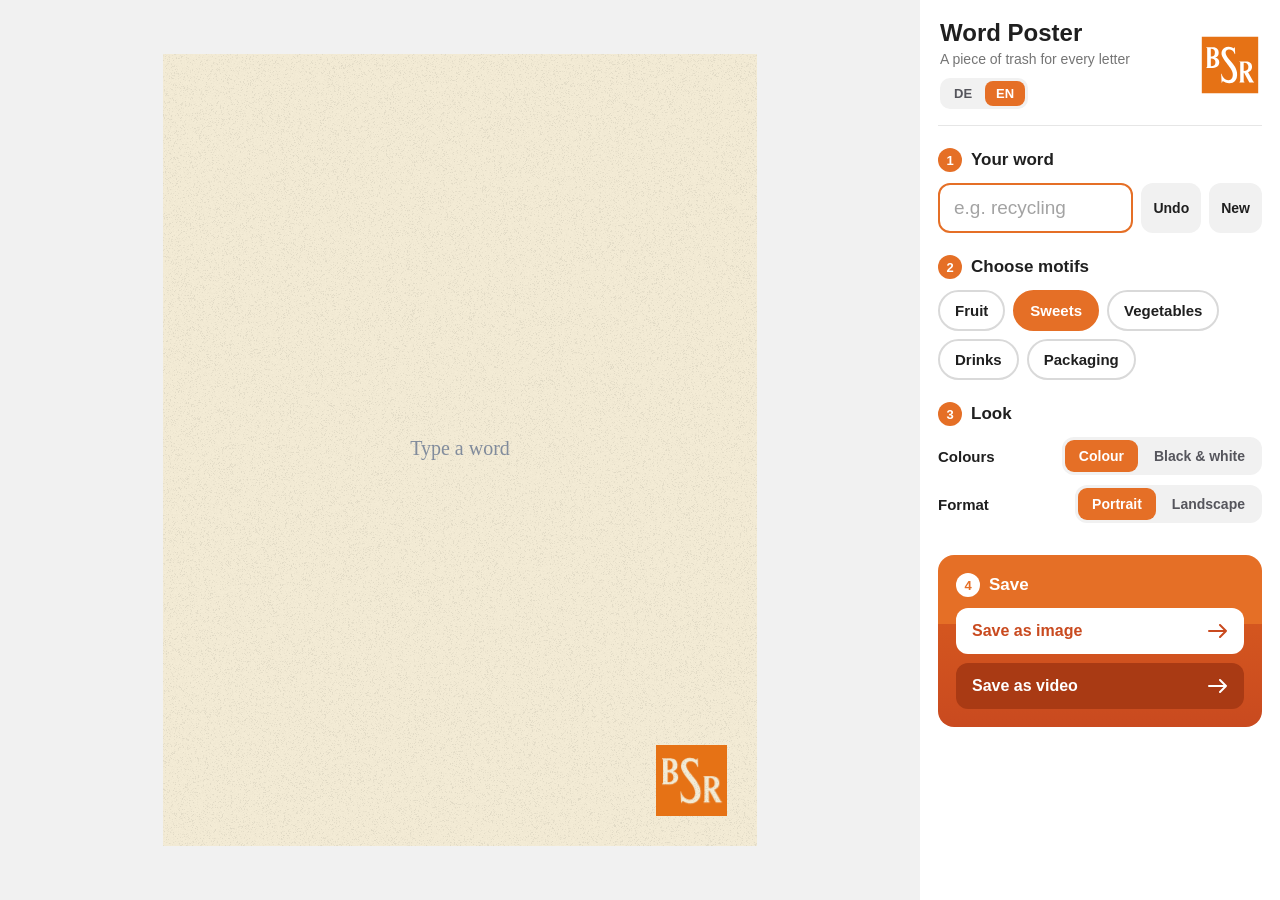
==== commit 59092fd5: "Add files via upload" ====
--- a/bsr-tool.html
+++ b/bsr-tool.html
@@ -2,1499 +2,16 @@
 <html lang="de">
 <head>
 <meta charset="utf-8">
+<meta http-equiv="Content-Security-Policy" content="default-src 'self'; script-src 'self'; style-src 'self' 'unsafe-inline'; img-src 'self' data: blob:; media-src 'self' blob:; font-src 'self'; base-uri 'self'; object-src 'none'">
 <title>Plakat-Generator</title>
 <meta name="viewport" content="width=device-width, initial-scale=1">
 <style>
   html, body { margin: 0; padding: 0; overflow: hidden; background: #ddd; }
   canvas { display: block; }
 </style>
-<script src="https://cdnjs.cloudflare.com/ajax/libs/p5.js/1.9.4/p5.min.js"></script>
+<script src="p5.min.js"></script>
 </head>
 <body>
-<script>
-(function () {
-// PLAKAT-GENERATOR: Riso-Druck / Halbton, fünf Kategorien in einem Sketch
-// Tasten: a-z = Motiv | Leertaste = Wortabstand | 1-5 = Kategorie | Backspace = letztes Motiv weg | Delete = alles löschen
-// Gespeichert wird nur über die Panel-Buttons (PNG speichern / Video speichern). Die Taste S tippt nur ein Motiv.
-
-const backgroundColor = { r: 244, g: 236, b: 214 };   // Papier
-const foregroundColor = { r: 0, g: 0, b: 0 };         // Tinte (Halbton)
-
-const uiParams = {
-  textSize: 18,
-  foregroundColor,
-  backgroundColor,
-  format: 'Hochformat 3:4',
-  category: 'Süßigkeiten',
-  style: 'riso',
-  typeSize: 0.2,
-  typeTilt: 0.35,
-  typeLeading: 0.78,
-  typeFlat: 0.2,
-  animate: true,
-  fruitScale: 1.1,
-  sizeVar: 0.25,
-  bleed: 26,
-  grain: 20,
-  chamfer: 1,
-  dotSpacing: 9,
-  bowl: false,
-  captionSize: 20,
-  showCaption: false,
-  showTitle: true,
-  titleMax: 0.14,
-  titleMargin: 0.05,
-  titleTrack: -0.02,
-  showLogo: true,
-  logoColor: { r: 230, g: 114, b: 21 },
-  logoSize: 0.12,
-  showHint: true,
-  videoDelay: 260,        // Video: Millisekunden pro Buchstabe (nicht im Panel)
-  videoHold: 3,           // Video: Standbild am Ende in Sekunden (nicht im Panel)
-};
-
-// ---------- Sprache (DE / EN) ----------
-const TL = {
-  de: { title: 'Wortplakat', sub: 'Für jeden Buchstaben ein Stück Müll', word: 'Dein Wort', ph: 'z. B. Mülltrennung', undo: 'Zurück', undoT: 'Letzten Buchstaben löschen',
-        clr: 'Neu', clrT: 'Alles löschen', motifs: 'Motive wählen', look: 'Look', colours: 'Farben', bunt: 'Bunt', bw: 'Schwarz-weiß', format: 'Format', hoch: 'Hoch', quer: 'Quer',
-        save: 'Speichern', png: 'Als Bild speichern', saved: 'Gespeichert', vid: 'Als Video speichern', typeWord: 'Tippe ein Wort', first: 'Erst ein Wort tippen',
-        noRec: 'Dieser Browser kann keine Videos aufnehmen', recording: 'Aufnahme läuft …', vsaved: 'Video gespeichert', failed: 'Aufnahme fehlgeschlagen',
-        cats: { 'Obst': 'Obst', 'Süßigkeiten': 'Süßigkeiten', 'Gemüse': 'Gemüse', 'Getränke': 'Getränke', 'Verpackung': 'Verpackung' } },
-  en: { title: 'Word Poster', sub: 'A piece of trash for every letter', word: 'Your word', ph: 'e.g. recycling', undo: 'Undo', undoT: 'Delete last letter',
-        clr: 'New', clrT: 'Clear all', motifs: 'Choose motifs', look: 'Look', colours: 'Colours', bunt: 'Colour', bw: 'Black & white', format: 'Format', hoch: 'Portrait', quer: 'Landscape',
-        save: 'Save', png: 'Save as image', saved: 'Saved', vid: 'Save as video', typeWord: 'Type a word', first: 'Type a word first',
-        noRec: 'This browser cannot record video', recording: 'Recording …', vsaved: 'Video saved', failed: 'Recording failed',
-        cats: { 'Obst': 'Fruit', 'Süßigkeiten': 'Sweets', 'Gemüse': 'Vegetables', 'Getränke': 'Drinks', 'Verpackung': 'Packaging' } }
-};
-let LANG = (() => { const h = (location.hash || '').replace('#', '').toLowerCase(); if (h === 'en' || h === 'de') return h;
-  try { const v = localStorage.getItem('wp-lang'); if (v === 'en' || v === 'de') return v; } catch (e) {}
-  return (navigator.language || 'de').toLowerCase().startsWith('de') ? 'de' : 'en'; })();
-const tr = k => (TL[LANG] && TL[LANG][k]) || TL.de[k] || k;
-
-// ---------- Formen (Einheit: Fruchtbreite = 1, y nach unten) ----------
-const rotp = (x, y, a) => ({ x: x * Math.cos(a) - y * Math.sin(a), y: x * Math.sin(a) + y * Math.cos(a) });
-const octa = (cx, cy, w, h, c) => {
-  c = Math.min(c, w / 2 - 0.001, h / 2 - 0.001);
-  return [[-w / 2 + c, -h / 2], [w / 2 - c, -h / 2], [w / 2, -h / 2 + c], [w / 2, h / 2 - c],
-          [w / 2 - c, h / 2], [-w / 2 + c, h / 2], [-w / 2, h / 2 - c], [-w / 2, -h / 2 + c]]
-    .map(([x, y]) => ({ x: cx + x, y: cy + y }));
-};
-const rect = (cx, cy, w, h, a = 0) =>
-  [[-w / 2, -h / 2], [w / 2, -h / 2], [w / 2, h / 2], [-w / 2, h / 2]]
-    .map(([x, y]) => { const p = rotp(x, y, a); return { x: cx + p.x, y: cy + p.y }; });
-const leaf = (cx, cy, len, a) =>
-  [[0, 0], [0.5 * len, -0.28 * len], [len, 0], [0.5 * len, 0.28 * len]]
-    .map(([x, y]) => { const p = rotp(x, y, a); return { x: cx + p.x, y: cy + p.y }; });
-const thickPoly = (path, t) => {
-  const nrm = i => { const a = path[i], b = path[i + 1]; const l = Math.hypot(b.x - a.x, b.y - a.y) || 1; return { x: -(b.y - a.y) / l, y: (b.x - a.x) / l }; };
-  const L = [], R = [];
-  for (let i = 0; i < path.length; i++) {
-    let m;
-    if (i === 0) m = nrm(0);
-    else if (i === path.length - 1) m = nrm(i - 1);
-    else {
-      const n0 = nrm(i - 1), n1 = nrm(i);
-      const sx = n0.x + n1.x, sy = n0.y + n1.y, sl = Math.hypot(sx, sy) || 1;
-      m = { x: sx / sl, y: sy / sl };
-      const k = 1 / Math.max(0.3, m.x * n0.x + m.y * n0.y);
-      m = { x: m.x * k, y: m.y * k };
-    }
-    L.push({ x: path[i].x + m.x * t, y: path[i].y + m.y * t });
-    R.push({ x: path[i].x - m.x * t, y: path[i].y - m.y * t });
-  }
-  return L.concat(R.reverse());
-};
-
-// ---------- Die Kategorien ----------
-const SETS = {
-  'Obst': (() => {
-  const KINDS = {
-    apple:  { s: 0.55, hr: 1.0, build: c => [
-      { role: 'body', pts: octa(0, 0.05, 1, 0.9, 0.3 * c) },
-      { role: 'stem', pts: rect(0.03, -0.55, 0.05, 0.22) },
-      { role: 'leaf', pts: leaf(0.05, -0.62, 0.3, -0.5) }] },
-    orange: { s: 0.34, hr: 1.0, build: c => [
-      { role: 'body', pts: octa(0, 0.04, 1, 0.92, 0.3 * c) },
-      { role: 'stem', pts: rect(0, -0.5, 0.06, 0.1) },
-      { role: 'leaf', pts: leaf(0.04, -0.52, 0.22, -0.6) }] },
-    lemon:  { s: 0.34, hr: 1.0, build: c => [
-      { role: 'body', pts: octa(0, 0.04, 1, 0.92, 0.27 * c) },
-      { role: 'body', pts: rect(0.1, -0.5, 0.16, 0.08) },
-      { role: 'leaf', pts: leaf(0.02, -0.5, 0.22, -0.7) }] },
-    pear:   { s: 0.6, hr: 0.7, build: c => [
-      { role: 'body', pts: [[-1, -0.3], [-0.7, -0.7], [0.1, -0.7], [0.4, -0.45], [1.2, -0.45], [1.2, 0.45], [0.4, 0.45],
-                            [0.1, 0.7], [-0.7, 0.7], [-1, 0.3]].map(([x, y]) => ({ x: x / 2.2 - 0.0, y: y / 2.2 })) },
-      { role: 'stem', pts: rect(0.28, -0.22, 0.12, 0.035) },
-      { role: 'leaf', pts: leaf(0.22, -0.2, 0.3, -0.7) }] },
-    banana: { s: 0.9, hr: 0.5, build: c => [
-      { role: 'body', pts: thickPoly([{ x: -0.5, y: 0.25 }, { x: -0.12, y: 0.25 }, { x: 0.5, y: -0.37 }], 0.12) },
-      { role: 'stem', pts: rect(-0.52, 0.25, 0.045, 0.14) },
-      { role: 'stem', pts: rect(0.52, -0.39, 0.045, 0.12, Math.PI / 4) }] },
-    strawberry: { s: 0.34, hr: 0.7, build: c => [
-      { role: 'body', pts: octa(-0.25, 0, 0.5, 0.62, 0.16 * c) },
-      { role: 'body', pts: octa(0.25, 0, 0.5, 0.62, 0.16 * c) },
-      { role: 'leaf', pts: leaf(-0.5, 0, 0.2, Math.PI) },
-      { role: 'leaf', pts: leaf(0.5, 0, 0.2, 0) }] },
-    berries: { s: 0.3, hr: 0.8, build: c => {
-      const p = [];
-      for (let r = 0; r < 2; r++) for (let k = 0; k < 3; k++) p.push({ role: 'body', pts: octa((k - 1) * 0.34, (r - 0.5) * 0.42, 0.32, 0.4, 0.13 * c) });
-      return p; } },
-    kiwi:   { s: 0.26, hr: 1.5, build: c => [
-      { role: 'body', pts: octa(0, 0, 1, 1.5, 0.28 * c) },
-      { role: 'stem', pts: rect(0, -0.78, 0.18, 0.08) }] },
-    melon:  { s: 0.8, hr: 0.75, build: c => [
-      { role: 'body', pts: octa(0, 0, 1, 0.75, 0.26 * c) }] },
-    cherry: { s: 0.2, hr: 1.2, build: c => [
-      { role: 'body', pts: octa(-0.25, 0.25, 0.5, 0.5, 0.16 * c) },
-      { role: 'body', pts: octa(0.25, 0.25, 0.5, 0.5, 0.16 * c) },
-      { role: 'stem', pts: thickPoly([{ x: -0.25, y: 0 }, { x: 0, y: -0.45 }, { x: 0.25, y: 0 }], 0.018) },
-      { role: 'leaf', pts: leaf(0, -0.42, 0.3, -0.3) }] },
-  };
-
-  const RED = [214, 52, 22], GREEN = [110, 170, 90], YEL = [250, 205, 10], ORA = [238, 140, 80],
-        BLUE = [70, 80, 170], BROWN = [170, 125, 70], LIME = [180, 205, 50], PLUM = [140, 70, 140],
-        PINK = [240, 150, 120], DARK = [170, 30, 40], LEMON = [240, 225, 50];
-
-  const FRUITS = {
-    a: { word: 'Apfel',         kind: 'apple',      c: RED },
-    b: { word: 'Birne',         kind: 'pear',       c: GREEN },
-    c: { word: 'Clementine',    kind: 'orange',     c: ORA },
-    d: { word: 'Dattel',        kind: 'kiwi',       c: [120, 75, 45] },
-    e: { word: 'Erdbeere',      kind: 'strawberry', c: RED },
-    f: { word: 'Feige',         kind: 'orange',     c: PLUM },
-    g: { word: 'Granatapfel',   kind: 'apple',      c: DARK },
-    h: { word: 'Himbeere',      kind: 'berries',    c: RED },
-    i: { word: 'Indische Feige', kind: 'kiwi',      c: GREEN },
-    j: { word: 'Johannisbeere', kind: 'berries',    c: DARK },
-    k: { word: 'Kiwi',          kind: 'kiwi',       c: BROWN },
-    l: { word: 'Limette',       kind: 'lemon',      c: LIME },
-    m: { word: 'Mango',         kind: 'pear',       c: ORA },
-    n: { word: 'Nektarine',     kind: 'orange',     c: PINK },
-    o: { word: 'Orange',        kind: 'orange',     c: ORA },
-    p: { word: 'Pfirsich',      kind: 'orange',     c: [245, 170, 130] },
-    q: { word: 'Quitte',        kind: 'lemon',      c: [225, 200, 60] },
-    r: { word: 'Reneklode',     kind: 'orange',     c: PLUM },
-    s: { word: 'Stachelbeere',  kind: 'berries',    c: LIME },
-    t: { word: 'Traube',        kind: 'berries',    c: BLUE },
-    u: { word: 'Ugli',          kind: 'orange',     c: LIME },
-    v: { word: 'Vogelbeere',    kind: 'berries',    c: ORA },
-    w: { word: 'Wassermelone',  kind: 'melon',      c: GREEN },
-    x: { word: 'Xigua',         kind: 'melon',      c: [90, 150, 80] },
-    y: { word: 'Yuzu',          kind: 'lemon',      c: LEMON },
-    z: { word: 'Zitrone',       kind: 'lemon',      c: YEL },
-    A: { word: 'Ananas',        kind: 'kiwi',       c: YEL },
-    B: { word: 'Banane',        kind: 'banana',     c: YEL },
-    K: { word: 'Kirsche',       kind: 'cherry',     c: RED },
-    ä: { word: 'Äpfel',          kind: 'apple',      c: GREEN },
-    ö: { word: 'Öko-Orange',     kind: 'orange',     c: ORA },
-    ü: { word: 'Übersee-Mango',  kind: 'pear',       c: YEL },
-  };
-    return { KINDS, FRUITS };
-  })(),
-  'Süßigkeiten': (() => {
-  const rotPoly = (pts, a, cx = 0, cy = 0) => pts.map(p => { const q = rotp(p.x - cx, p.y - cy, a); return { x: cx + q.x, y: cy + q.y }; });
-  const poly = (arr, ox = 0, oy = 0) => arr.map(([x, y]) => ({ x: ox + x, y: oy + y }));
-
-  const KINDS = {
-    lolli: { s: 0.4, hr: 1.55, build: c => [
-      { role: 'stick', col: [236, 216, 170], pts: rect(0, 0.62, 0.07, 0.95) },
-      { role: 'body', pts: octa(0, -0.2, 1, 1, 0.3 * c) },
-      { role: 'acc', col: 'c2', pts: octa(0, -0.2, 0.56, 0.56, 0.17 * c) },
-      { role: 'acc', col: 'c2', pts: octa(0, -0.2, 0.1, 0.9, 0.03) }] },
-    bonbon: { s: 0.5, hr: 0.6, build: c => [
-      { role: 'acc', col: 'c2', pts: poly([[-0.28, 0], [-0.66, -0.3], [-0.66, 0.3]]) },
-      { role: 'acc', col: 'c2', pts: poly([[0.28, 0], [0.66, -0.3], [0.66, 0.3]]) },
-      { role: 'body', pts: octa(0, 0, 0.62, 0.44, 0.14 * c) }] },
-    bar: { s: 0.34, hr: 1.4, build: c => {
-      const p = [{ role: 'body', pts: octa(0, 0, 1, 1.4, 0.12 * c) }];
-      for (let r = 0; r < 3; r++) for (let k = 0; k < 2; k++) p.push({ role: 'acc', col: 'c2', pts: octa((k - 0.5) * 0.44, (r - 1) * 0.42, 0.36, 0.34, 0.05) });
-      return p; } },
-    donut: { s: 0.5, hr: 1.0, build: c => [
-      { role: 'body', pts: octa(0, 0, 1, 1, 0.34 * c) },
-      { role: 'acc', col: 'c2', pts: octa(0, -0.04, 0.8, 0.76, 0.26 * c) },
-      { role: 'hole', col: 'bg', pts: octa(0, 0, 0.26, 0.26, 0.08 * c) }] },
-    cone: { s: 0.4, hr: 1.5, build: c => [
-      { role: 'acc', col: 'c2', pts: poly([[-0.4, 0], [0.4, 0], [0, 1.1]]) },
-      { role: 'body', pts: octa(0, -0.15, 1, 0.8, 0.3 * c) },
-      { role: 'acc', col: [214, 52, 22], pts: octa(0.05, -0.68, 0.16, 0.16, 0.05) }] },
-    bear: { s: 0.36, hr: 1.45, build: c => [
-      { role: 'body', pts: octa(0, 0.12, 0.62, 0.72, 0.18 * c) },
-      { role: 'body', pts: octa(0, -0.42, 0.5, 0.46, 0.15 * c) },
-      { role: 'body', pts: octa(-0.2, -0.68, 0.18, 0.18, 0.06) },
-      { role: 'body', pts: octa(0.2, -0.68, 0.18, 0.18, 0.06) },
-      { role: 'body', pts: octa(-0.43, 0.02, 0.22, 0.42, 0.07) },
-      { role: 'body', pts: octa(0.43, 0.02, 0.22, 0.42, 0.07) },
-      { role: 'body', pts: octa(-0.18, 0.58, 0.26, 0.3, 0.08) },
-      { role: 'body', pts: octa(0.18, 0.58, 0.26, 0.3, 0.08) }] },
-    cane: { s: 0.34, hr: 1.7, build: c => [
-      { role: 'body', pts: thickPoly([{ x: 0.3, y: 0.9 }, { x: 0.3, y: -0.35 }, { x: 0.18, y: -0.62 }, { x: -0.1, y: -0.7 }, { x: -0.3, y: -0.5 }], 0.1) },
-      { role: 'acc', col: 'c2', pts: rect(0.3, 0.7, 0.3, 0.07, 0.8) },
-      { role: 'acc', col: 'c2', pts: rect(0.3, 0.38, 0.3, 0.07, 0.8) },
-      { role: 'acc', col: 'c2', pts: rect(0.3, 0.06, 0.3, 0.07, 0.8) },
-      { role: 'acc', col: 'c2', pts: rect(0.3, -0.26, 0.3, 0.07, 0.8) }] },
-    cupcake: { s: 0.46, hr: 1.1, build: c => [
-      { role: 'acc', col: 'c2', pts: poly([[-0.45, 0.02], [0.45, 0.02], [0.33, 0.58], [-0.33, 0.58]]) },
-      { role: 'body', pts: octa(0, -0.2, 1, 0.66, 0.28 * c) },
-      { role: 'body', pts: octa(0, -0.58, 0.56, 0.3, 0.12 * c) },
-      { role: 'acc', col: [214, 52, 22], pts: octa(0, -0.78, 0.16, 0.16, 0.05) }] },
-    cookie: { s: 0.4, hr: 1.0, build: c => [
-      { role: 'body', pts: octa(0, 0, 1, 1, 0.38 * c) },
-      { role: 'acc', col: 'c2', pts: octa(-0.2, -0.18, 0.16, 0.14, 0.04) },
-      { role: 'acc', col: 'c2', pts: octa(0.22, -0.1, 0.17, 0.14, 0.04) },
-      { role: 'acc', col: 'c2', pts: octa(-0.05, 0.22, 0.16, 0.15, 0.04) },
-      { role: 'acc', col: 'c2', pts: octa(0.25, 0.28, 0.13, 0.12, 0.04) }] },
-    beans: { s: 0.4, hr: 0.9, build: c => [
-      { role: 'body', pts: rotPoly(octa(-0.22, -0.2, 0.5, 0.28, 0.1 * c), -0.5, -0.22, -0.2) },
-      { role: 'body', pts: rotPoly(octa(0.24, -0.05, 0.5, 0.28, 0.1 * c), 0.4, 0.24, -0.05) },
-      { role: 'body', pts: rotPoly(octa(-0.12, 0.28, 0.5, 0.28, 0.1 * c), 0.1, -0.12, 0.28) }] },
-    macaron: { s: 0.46, hr: 0.8, build: c => [
-      { role: 'body', pts: octa(0, -0.22, 1, 0.32, 0.14 * c) },
-      { role: 'acc', col: 'c2', pts: rect(0, 0, 0.88, 0.14) },
-      { role: 'body', pts: octa(0, 0.22, 1, 0.32, 0.14 * c) }] },
-    ball: { s: 0.3, hr: 1.0, build: c => [
-      { role: 'body', pts: octa(0, 0, 1, 1, 0.3 * c) },
-      { role: 'acc', col: 'c2', pts: octa(-0.22, -0.24, 0.26, 0.2, 0.07) }] },
-    cake: { s: 0.5, hr: 1.0, build: c => [
-      { role: 'body', pts: octa(0, 0.32, 1, 0.34, 0.08 * c) },
-      { role: 'acc', col: 'c2', pts: rect(0, 0.06, 1, 0.18) },
-      { role: 'body', pts: octa(0, -0.2, 1, 0.34, 0.08 * c) },
-      { role: 'acc', col: [214, 52, 22], pts: octa(0, -0.5, 0.2, 0.2, 0.06) }] },
-  };
-
-  const RED = [214, 52, 22], PINK = [240, 110, 160], MINT = [110, 200, 165], TURQ = [60, 170, 190],
-        VIOLET = [150, 90, 170], CHOC = [110, 60, 40], CREAM = [250, 225, 170], YEL = [250, 205, 10],
-        ORA = [238, 140, 80], BLUE = [70, 80, 170], LIME = [180, 205, 50], BABY = [245, 175, 195],
-        WHITE = [250, 245, 235], CARAMEL = [200, 140, 70];
-
-  const FRUITS = {
-    a: { word: 'Amarettini',    kind: 'cookie',  c: CARAMEL, c2: CHOC },
-    b: { word: 'Bonbon',        kind: 'bonbon',  c: PINK,    c2: YEL },
-    c: { word: 'Cupcake',       kind: 'cupcake', c: BABY,    c2: TURQ },
-    d: { word: 'Donut',         kind: 'donut',   c: CARAMEL, c2: PINK },
-    e: { word: 'Eis',           kind: 'cone',    c: BABY,    c2: CARAMEL },
-    f: { word: 'Fruchtgummi',   kind: 'bear',    c: ORA,     c2: RED },
-    g: { word: 'Gummibärchen',  kind: 'bear',    c: RED,     c2: RED },
-    h: { word: 'Himbeerbonbon', kind: 'bonbon',  c: RED,     c2: PINK },
-    i: { word: 'Ingwerkeks',    kind: 'cookie',  c: CARAMEL, c2: ORA },
-    j: { word: 'Jelly Beans',   kind: 'beans',   c: MINT,    c2: MINT },
-    k: { word: 'Keks',          kind: 'cookie',  c: YEL,     c2: CHOC },
-    l: { word: 'Lolli',         kind: 'lolli',   c: RED,     c2: YEL },
-    m: { word: 'Macaron',       kind: 'macaron', c: MINT,    c2: PINK },
-    n: { word: 'Nougat',        kind: 'bar',     c: CARAMEL, c2: CHOC },
-    o: { word: 'Obsttorte',     kind: 'cake',    c: ORA,     c2: CREAM },
-    p: { word: 'Praline',       kind: 'ball',    c: CHOC,    c2: CREAM },
-    q: { word: 'Quarkbällchen', kind: 'ball',    c: CARAMEL, c2: CREAM },
-    r: { word: 'Riegel',        kind: 'bar',     c: BLUE,    c2: TURQ },
-    s: { word: 'Schokolade',    kind: 'bar',     c: CHOC,    c2: CARAMEL },
-    t: { word: 'Torte',         kind: 'cake',    c: PINK,    c2: CHOC },
-    u: { word: 'Unicorn-Lolli', kind: 'lolli',   c: VIOLET,  c2: TURQ },
-    v: { word: 'Vanilleeis',    kind: 'cone',    c: YEL,     c2: CARAMEL },
-    w: { word: 'Waffel',        kind: 'cookie',  c: CARAMEL, c2: ORA },
-    x: { word: 'Xmas-Zuckerstange', kind: 'cane', c: CREAM,    c2: RED },
-    y: { word: 'Yoghurt-Drops', kind: 'ball',    c: LIME,    c2: YEL },
-    z: { word: 'Zuckerstange',  kind: 'cane',    c: CREAM,    c2: MINT },
-    ä: { word: 'Ätna-Eis',          kind: 'cone',   c: MINT,   c2: CARAMEL },
-    ö: { word: 'Öko-Riegel',        kind: 'bar',    c: LIME,   c2: CHOC },
-    ü: { word: 'Überraschungsei',   kind: 'ball',   c: YEL,    c2: RED },
-  };
-    return { KINDS, FRUITS };
-  })(),
-  'Gemüse': (() => {
-  const poly = (arr, ox = 0, oy = 0) => arr.map(([x, y]) => ({ x: ox + x, y: oy + y }));
-  const G1 = [60, 140, 70], PALE1 = [240, 225, 185];
-
-  const KINDS = {
-    carrot: { s: 0.24, hr: 2.25, build: c => [
-      { role: 'leaf', pts: leaf(0, -0.55, 0.55, -2.0) }, { role: 'leaf', pts: leaf(0, -0.55, 0.6, -1.57) }, { role: 'leaf', pts: leaf(0, -0.55, 0.55, -1.15) },
-      { role: 'body', pts: poly([[-0.5, -0.55], [0.5, -0.55], [0.06, 1.15], [-0.06, 1.15]]) }] },
-    tomato: { s: 0.42, hr: 1.1, build: c => [
-      { role: 'body', pts: octa(0, 0.05, 1, 0.88, 0.3 * c) },
-      { role: 'leaf', pts: leaf(0, -0.4, 0.3, -2.6) }, { role: 'leaf', pts: leaf(0, -0.4, 0.3, -0.55) }, { role: 'leaf', pts: leaf(0, -0.4, 0.22, -1.57) },
-      { role: 'stem', col: G1, pts: rect(0, -0.5, 0.06, 0.14) }] },
-    eggplant: { s: 0.28, hr: 1.7, build: c => [
-      { role: 'body', pts: poly([[-0.32, -0.55], [0.32, -0.55], [0.52, 0.1], [0.36, 0.75], [-0.36, 0.75], [-0.52, 0.1]]) },
-      { role: 'leaf', pts: octa(0, -0.6, 0.7, 0.2, 0.07) },
-      { role: 'stem', col: G1, pts: rect(0.02, -0.82, 0.1, 0.22) }] },
-    broccoli: { s: 0.44, hr: 1.3, build: c => [
-      { role: 'stem', col: [160, 205, 110], pts: poly([[-0.14, 0.2], [0.14, 0.2], [0.22, 0.75], [-0.22, 0.75]]) },
-      { role: 'body', pts: octa(-0.3, -0.1, 0.5, 0.5, 0.17 * c) }, { role: 'body', pts: octa(0.3, -0.1, 0.5, 0.5, 0.17 * c) },
-      { role: 'body', pts: octa(0, -0.3, 0.6, 0.5, 0.2 * c) }, { role: 'body', pts: octa(0, 0.05, 0.8, 0.36, 0.12 * c) }] },
-    cucumber: { s: 0.8, hr: 0.32, build: c => [
-      { role: 'body', pts: octa(0, 0, 1, 0.32, 0.1 * c) },
-      { role: 'acc', col: 'c2', pts: rect(-0.28, 0, 0.035, 0.32) }, { role: 'acc', col: 'c2', pts: rect(0, 0, 0.035, 0.32) }, { role: 'acc', col: 'c2', pts: rect(0.28, 0, 0.035, 0.32) },
-      { role: 'stem', col: G1, pts: rect(-0.53, 0, 0.07, 0.12) }] },
-    pepper: { s: 0.4, hr: 1.25, build: c => [
-      { role: 'body', pts: octa(-0.22, 0.1, 0.58, 0.85, 0.2 * c) }, { role: 'body', pts: octa(0.22, 0.1, 0.58, 0.85, 0.2 * c) },
-      { role: 'body', pts: octa(0, 0.15, 0.5, 0.9, 0.2 * c) },
-      { role: 'stem', col: G1, pts: rect(0.02, -0.5, 0.1, 0.22) }] },
-    chili: { s: 0.55, hr: 0.5, build: c => [
-      { role: 'body', pts: thickPoly([{ x: -0.45, y: -0.12 }, { x: 0.0, y: 0.04 }, { x: 0.5, y: 0.28 }], 0.1) },
-      { role: 'stem', col: G1, pts: rect(-0.5, -0.13, 0.1, 0.16) }] },
-    corn: { s: 0.3, hr: 1.8, build: c => [
-      { role: 'leaf', pts: poly([[-0.05, 0.9], [-0.55, -0.1], [-0.1, 0.25]]) }, { role: 'leaf', pts: poly([[0.05, 0.9], [0.55, -0.1], [0.1, 0.25]]) },
-      { role: 'body', pts: octa(0, -0.12, 0.56, 1.5, 0.2 * c) },
-      { role: 'acc', col: 'c2', pts: rect(0, -0.5, 0.56, 0.03) }, { role: 'acc', col: 'c2', pts: rect(0, -0.1, 0.56, 0.03) }, { role: 'acc', col: 'c2', pts: rect(0, 0.3, 0.56, 0.03) }] },
-    onion: { s: 0.4, hr: 1.25, build: c => [
-      { role: 'body', pts: octa(0, 0.12, 1, 0.85, 0.35 * c) },
-      { role: 'body', pts: poly([[-0.14, -0.26], [0.14, -0.26], [0.03, -0.6]]) },
-      { role: 'stem', col: [190, 160, 110], pts: rect(0, 0.62, 0.1, 0.12) }] },
-    radish: { s: 0.32, hr: 1.85, build: c => [
-      { role: 'leaf', pts: leaf(0, -0.4, 0.5, -2.1) }, { role: 'leaf', pts: leaf(0, -0.4, 0.55, -1.57) }, { role: 'leaf', pts: leaf(0, -0.4, 0.5, -1.05) },
-      { role: 'body', pts: octa(0, 0.05, 1, 0.9, 0.32 * c) },
-      { role: 'stem', col: PALE1, pts: poly([[-0.09, 0.48], [0.09, 0.48], [0, 0.92]]) }] },
-    pod: { s: 0.8, hr: 0.45, build: c => [
-      { role: 'body', pts: thickPoly([{ x: -0.5, y: 0.1 }, { x: -0.1, y: 0.18 }, { x: 0.5, y: -0.05 }], 0.15) },
-      { role: 'acc', col: [190, 225, 120], pts: octa(-0.27, 0.13, 0.2, 0.2, 0.07) }, { role: 'acc', col: [190, 225, 120], pts: octa(0.03, 0.14, 0.2, 0.2, 0.07) },
-      { role: 'acc', col: [190, 225, 120], pts: octa(0.3, 0.07, 0.2, 0.2, 0.07) }] },
-    mushroom: { s: 0.46, hr: 0.95, build: c => [
-      { role: 'stem', col: PALE1, pts: poly([[-0.14, 0.05], [0.14, 0.05], [0.2, 0.5], [-0.2, 0.5]]) },
-      { role: 'body', pts: octa(0, -0.12, 1, 0.55, 0.26 * c) },
-      { role: 'acc', col: 'c2', pts: octa(-0.25, -0.18, 0.14, 0.12, 0.04) }, { role: 'acc', col: 'c2', pts: octa(0.14, -0.28, 0.12, 0.1, 0.04) },
-      { role: 'acc', col: 'c2', pts: octa(0.3, -0.08, 0.1, 0.1, 0.03) }] },
-    potato: { s: 0.46, hr: 0.8, build: c => [
-      { role: 'body', pts: octa(0, 0, 1, 0.78, 0.34 * c) },
-      { role: 'acc', col: 'c2', pts: octa(-0.2, -0.1, 0.07, 0.06, 0.02) }, { role: 'acc', col: 'c2', pts: octa(0.25, 0.05, 0.07, 0.06, 0.02) },
-      { role: 'acc', col: 'c2', pts: octa(-0.05, 0.2, 0.07, 0.06, 0.02) }] },
-    pumpkin: { s: 0.52, hr: 1.0, build: c => [
-      { role: 'body', pts: octa(-0.3, 0.05, 0.5, 0.8, 0.2 * c) }, { role: 'body', pts: octa(0.3, 0.05, 0.5, 0.8, 0.2 * c) },
-      { role: 'body', pts: octa(0, 0.05, 0.56, 0.9, 0.22 * c) },
-      { role: 'stem', col: [100, 130, 60], pts: rect(0.02, -0.5, 0.14, 0.2) }] },
-    cabbage: { s: 0.5, hr: 1.0, build: c => [
-      { role: 'body', pts: octa(0, 0, 1, 1, 0.34 * c) },
-      { role: 'acc', col: 'c2', pts: rect(0, 0.02, 0.05, 0.9) }, { role: 'acc', col: 'c2', pts: rect(-0.25, 0.05, 0.04, 0.7) }, { role: 'acc', col: 'c2', pts: rect(0.25, 0.05, 0.04, 0.7) }] },
-    leaf: { s: 0.46, hr: 1.15, build: c => [
-      { role: 'body', pts: leaf(0, 0.5, 1.0, -2.2) }, { role: 'body', pts: leaf(0, 0.5, 1.0, -0.95) }, { role: 'body', pts: leaf(0, 0.5, 1.1, -1.57) }] },
-    olive: { s: 0.22, hr: 1.25, build: c => [
-      { role: 'body', pts: octa(0, 0, 0.8, 1, 0.28 * c) },
-      { role: 'acc', col: 'c2', pts: octa(0, -0.3, 0.2, 0.18, 0.06) }] },
-  };
-
-  const RED = [214, 52, 22], PURP = [110, 50, 110], YEL = [250, 205, 10], ORA = [238, 130, 40], DGRN = [40, 130, 70],
-        GRN = [110, 170, 90], LIME = [180, 205, 50], BRN = [150, 105, 60], PINK = [225, 70, 110], PALE = [225, 190, 200],
-        OLIVE = [100, 110, 40], KURBIS = [245, 150, 40], BEET = [150, 40, 80];
-
-  const FRUITS = {
-    a: { word: 'Aubergine',   kind: 'eggplant', c: PURP,  c2: PURP },
-    b: { word: 'Brokkoli',    kind: 'broccoli', c: DGRN,  c2: DGRN },
-    c: { word: 'Champignon',  kind: 'mushroom', c: [205, 165, 120], c2: BRN },
-    d: { word: 'Dicke Bohne', kind: 'pod',      c: GRN,   c2: GRN },
-    e: { word: 'Erbse',       kind: 'pod',      c: LIME,  c2: LIME },
-    f: { word: 'Fenchel',     kind: 'onion',    c: LIME,  c2: DGRN },
-    g: { word: 'Gurke',       kind: 'cucumber', c: GRN,   c2: DGRN },
-    h: { word: 'Hokkaido',    kind: 'pumpkin',  c: KURBIS, c2: KURBIS },
-    i: { word: 'Ingwer',      kind: 'potato',   c: [215, 170, 100], c2: BRN },
-    j: { word: 'Jalapeño',    kind: 'chili',    c: DGRN,  c2: DGRN },
-    k: { word: 'Karotte',     kind: 'carrot',   c: ORA,   c2: ORA },
-    l: { word: 'Lauch',       kind: 'cucumber', c: [170, 210, 120], c2: DGRN },
-    m: { word: 'Mais',        kind: 'corn',     c: YEL,   c2: KURBIS },
-    n: { word: 'Napakohl',    kind: 'cabbage',  c: LIME,  c2: DGRN },
-    o: { word: 'Oliven',      kind: 'olive',    c: OLIVE, c2: BRN },
-    p: { word: 'Paprika',     kind: 'pepper',   c: RED,   c2: RED },
-    q: { word: 'Kürbis',      kind: 'pumpkin',  c: [245, 190, 60], c2: KURBIS },
-    r: { word: 'Radieschen',  kind: 'radish',   c: PINK,  c2: PINK },
-    s: { word: 'Spinat',      kind: 'leaf',     c: DGRN,  c2: DGRN },
-    t: { word: 'Tomate',      kind: 'tomato',   c: RED,   c2: RED },
-    u: { word: 'Zwiebel',     kind: 'onion',    c: PALE,  c2: BRN },
-    v: { word: 'Rote Bete',   kind: 'radish',   c: BEET,  c2: BEET },
-    w: { word: 'Weißkohl',    kind: 'cabbage',  c: GRN,   c2: LIME },
-    x: { word: 'Chinakohl',   kind: 'cabbage',  c: LIME,  c2: GRN },
-    y: { word: 'Yamswurzel',  kind: 'potato',   c: BRN,   c2: [100, 60, 30] },
-    z: { word: 'Zucchini',    kind: 'cucumber', c: DGRN,  c2: LIME },
-        ä: { word: 'Ährenmais',   kind: 'corn',    c: YEL,    c2: KURBIS },
-    ö: { word: 'Ölkürbis',    kind: 'pumpkin', c: DGRN,   c2: LIME },
-    ü: { word: 'Üppiger Kohl', kind: 'cabbage', c: GRN,   c2: LIME },
-  };
-    return { KINDS, FRUITS };
-  })(),
-  'Getränke': (() => {
-  const poly = (arr, ox = 0, oy = 0) => arr.map(([x, y]) => ({ x: ox + x, y: oy + y }));
-  const GL = [150, 185, 205], METAL = [175, 175, 180], STEAM = [190, 190, 195], FOAM = [250, 232, 150];
-
-  const KINDS = {
-    glass: { s: 0.4, hr: 1.7, build: c => [
-      { role: 'acc', col: 'c2', pts: rect(0.18, -0.55, 0.07, 1.0, 0.22) },
-      { role: 'body', pts: poly([[-0.5, -0.45], [0.5, -0.45], [0.38, 0.75], [-0.38, 0.75]]) },
-      { role: 'acc', col: GL, pts: rect(-0.12, -0.05, 0.22, 0.22, 0.4) },
-      { role: 'acc', col: GL, pts: rect(0.15, 0.3, 0.2, 0.2, -0.3) }] },
-    bottle: { s: 0.3, hr: 2.0, build: c => [
-      { role: 'acc', col: 'c2', pts: rect(0, -0.95, 0.34, 0.12) },
-      { role: 'body', pts: rect(0, -0.62, 0.26, 0.55) },
-      { role: 'body', pts: octa(0, 0.28, 1, 1.15, 0.3 * c) },
-      { role: 'acc', col: 'c2', pts: rect(0, 0.3, 1, 0.34) }] },
-    can: { s: 0.34, hr: 1.5, build: c => [
-      { role: 'body', pts: octa(0, 0, 1, 1.5, 0.08 * c) },
-      { role: 'acc', col: METAL, pts: rect(0, -0.72, 1, 0.12) }, { role: 'acc', col: METAL, pts: rect(0, 0.72, 1, 0.12) },
-      { role: 'acc', col: 'c2', pts: rect(0, 0, 1, 0.4) }] },
-    mug: { s: 0.4, hr: 1.2, build: c => [
-      { role: 'acc', col: STEAM, pts: rect(-0.18, -0.68, 0.06, 0.32) }, { role: 'acc', col: STEAM, pts: rect(0.08, -0.74, 0.06, 0.38) },
-      { role: 'body', pts: octa(0.5, 0.08, 0.5, 0.56, 0.14) },
-      { role: 'bg', col: 'bg', pts: octa(0.5, 0.08, 0.22, 0.28, 0.07) },
-      { role: 'body', pts: octa(-0.05, 0.05, 0.9, 0.95, 0.1 * c) },
-      { role: 'acc', col: 'c2', pts: rect(-0.05, -0.2, 0.9, 0.1) }] },
-    wine: { s: 0.34, hr: 1.9, build: c => [
-      { role: 'acc', col: GL, pts: rect(0, 0.55, 0.06, 0.62) }, { role: 'acc', col: GL, pts: rect(0, 0.88, 0.6, 0.06) },
-      { role: 'body', pts: poly([[-0.5, -0.9], [0.5, -0.9], [0.5, -0.35], [0.28, 0.1], [-0.28, 0.1], [-0.5, -0.35]]) },
-      { role: 'acc', col: 'c2', pts: rect(0, -0.58, 1, 0.07) }] },
-    flute: { s: 0.22, hr: 2.5, build: c => [
-      { role: 'acc', col: GL, pts: rect(0, 0.85, 0.05, 0.6) }, { role: 'acc', col: GL, pts: rect(0, 1.14, 0.8, 0.06) },
-      { role: 'body', pts: poly([[-0.5, -1.05], [0.5, -1.05], [0.42, 0.1], [0.12, 0.55], [-0.12, 0.55], [-0.42, 0.1]]) },
-      { role: 'acc', col: 'c2', pts: octa(0.1, -0.2, 0.14, 0.14, 0.05) }, { role: 'acc', col: 'c2', pts: octa(-0.1, 0.1, 0.12, 0.12, 0.04) }] },
-    martini: { s: 0.5, hr: 1.1, build: c => [
-      { role: 'acc', col: GL, pts: rect(0, 0.35, 0.05, 0.52) }, { role: 'acc', col: GL, pts: rect(0, 0.62, 0.55, 0.05) },
-      { role: 'body', pts: poly([[-0.5, -0.5], [0.5, -0.5], [0, 0.12]]) },
-      { role: 'acc', col: [60, 70, 30], pts: rect(0.12, -0.52, 0.04, 0.7, 0.5) },
-      { role: 'acc', col: 'c2', pts: octa(-0.1, -0.3, 0.17, 0.17, 0.06) }] },
-    beer: { s: 0.42, hr: 1.25, build: c => [
-      { role: 'body', pts: octa(0.5, 0.1, 0.5, 0.6, 0.14) },
-      { role: 'bg', col: 'bg', pts: octa(0.5, 0.1, 0.22, 0.32, 0.07) },
-      { role: 'body', pts: octa(-0.08, 0.1, 0.9, 1.0, 0.1 * c) },
-      { role: 'acc', col: FOAM, pts: octa(-0.08, -0.5, 0.92, 0.3, 0.12 * c) },
-      { role: 'acc', col: 'c2', pts: rect(-0.08, 0.1, 0.9, 0.06) }] },
-    smoothie: { s: 0.36, hr: 1.7, build: c => [
-      { role: 'acc', col: 'c2', pts: rect(0.1, -0.85, 0.09, 0.8, 0.15) },
-      { role: 'body', pts: poly([[-0.5, -0.45], [0.5, -0.45], [0.36, 0.75], [-0.36, 0.75]]) },
-      { role: 'acc', col: 'c2', pts: octa(0, -0.5, 1.1, 0.12, 0.04) },
-      { role: 'acc', col: 'c2', pts: octa(0, 0.15, 0.4, 0.4, 0.14) }] },
-    teacup: { s: 0.5, hr: 0.9, build: c => [
-      { role: 'acc', col: STEAM, pts: rect(-0.1, -0.5, 0.06, 0.28) },
-      { role: 'body', pts: octa(0.5, -0.05, 0.4, 0.4, 0.12) },
-      { role: 'bg', col: 'bg', pts: octa(0.5, -0.05, 0.16, 0.18, 0.05) },
-      { role: 'body', pts: poly([[-0.5, -0.3], [0.5, -0.3], [0.36, 0.3], [-0.36, 0.3]]) },
-      { role: 'acc', col: 'c2', pts: octa(0, 0.4, 1.3, 0.12, 0.05) }] },
-    carton: { s: 0.34, hr: 1.7, build: c => [
-      { role: 'acc', col: 'c2', pts: poly([[-0.5, -0.5], [0.5, -0.5], [0.28, -0.85], [-0.28, -0.85]]) },
-      { role: 'body', pts: octa(0, 0.15, 1, 1.3, 0.05 * c) },
-      { role: 'acc', col: 'c2', pts: octa(0, 0.2, 0.5, 0.5, 0.16) }] },
-    pitcher: { s: 0.46, hr: 1.2, build: c => [
-      { role: 'body', pts: octa(0.5, 0.05, 0.45, 0.6, 0.14) },
-      { role: 'bg', col: 'bg', pts: octa(0.5, 0.05, 0.2, 0.32, 0.06) },
-      { role: 'body', pts: poly([[-0.5, -0.5], [0.42, -0.5], [0.36, 0.7], [-0.4, 0.7]]) },
-      { role: 'acc', col: 'c2', pts: octa(-0.05, -0.2, 0.3, 0.3, 0.1) }] },
-  };
-
-  const RED = [214, 52, 22], YEL = [250, 205, 10], ORA = [238, 140, 50], LIME = [180, 205, 50], PINK = [235, 110, 150],
-        BRN = [150, 105, 60], CHOC = [95, 50, 35], PURP = [110, 50, 110], TURQ = [60, 170, 190], BLUE = [70, 100, 190],
-        GRN = [90, 160, 90], WINE = [150, 30, 60], GOLD = [240, 215, 110], AMBER = [225, 150, 30], SKY = [150, 195, 230];
-
-  const FRUITS = {
-    a: { word: 'Apfelschorle',    kind: 'glass',    c: [235, 195, 60], c2: RED },
-    b: { word: 'Bier',            kind: 'beer',     c: AMBER, c2: BRN },
-    c: { word: 'Cola',            kind: 'can',      c: CHOC,  c2: RED },
-    d: { word: 'Daiquiri',        kind: 'martini',  c: PINK,  c2: LIME },
-    e: { word: 'Eistee',          kind: 'glass',    c: [205, 130, 50], c2: YEL },
-    f: { word: 'Fruchtsaft',      kind: 'carton',   c: ORA,   c2: YEL },
-    g: { word: 'Gin Tonic',       kind: 'glass',    c: [190, 225, 215], c2: LIME },
-    h: { word: 'Hugo',            kind: 'flute',    c: [200, 225, 150], c2: LIME },
-    i: { word: 'Ingwerbier',      kind: 'bottle',   c: [215, 170, 70], c2: BRN },
-    j: { word: 'Johannisbeersaft', kind: 'carton',  c: WINE,  c2: PINK },
-    k: { word: 'Kaffee',          kind: 'mug',      c: CHOC,  c2: BRN },
-    l: { word: 'Limonade',        kind: 'bottle',   c: YEL,   c2: LIME },
-    m: { word: 'Milch',           kind: 'carton',   c: SKY,   c2: RED },
-    n: { word: 'Nektar',          kind: 'carton',   c: ORA,   c2: GRN },
-    o: { word: 'Orangensaft',     kind: 'glass',    c: ORA,   c2: YEL },
-    p: { word: 'Prosecco',        kind: 'flute',    c: GOLD,  c2: YEL },
-    q: { word: 'Quellwasser',     kind: 'bottle',   c: [150, 210, 230], c2: BLUE },
-    r: { word: 'Rotwein',         kind: 'wine',     c: WINE,  c2: PURP },
-    s: { word: 'Sekt',            kind: 'flute',    c: [235, 205, 100], c2: LIME },
-    t: { word: 'Tee',             kind: 'teacup',   c: [205, 130, 60], c2: TURQ },
-    u: { word: 'Smoothie',        kind: 'smoothie', c: PINK,  c2: LIME },
-    v: { word: 'Vitaminwasser',   kind: 'bottle',   c: ORA,   c2: YEL },
-    w: { word: 'Weißwein',        kind: 'wine',     c: GOLD,  c2: LIME },
-    x: { word: 'X-Mas-Punsch',    kind: 'mug',      c: RED,   c2: YEL },
-    y: { word: 'Yoghurt-Drink',   kind: 'smoothie', c: [245, 175, 195], c2: PINK },
-    z: { word: 'Zitronenlimonade', kind: 'pitcher', c: YEL,   c2: LIME },
-    ä: { word: 'Äppler',             kind: 'glass',  c: [235, 195, 60], c2: GRN },
-    ö: { word: 'Öko-Saft',           kind: 'carton', c: LIME,  c2: GRN },
-    ü: { word: 'Überraschungssaft',  kind: 'carton', c: PINK,  c2: YEL },
-  };
-    return { KINDS, FRUITS };
-  })(),
-  'Verpackung': (() => {
-    const poly = (arr, ox = 0, oy = 0) => arr.map(([x, y]) => ({ x: ox + x, y: oy + y }));
-    const CLEAR = [150, 200, 230], FOILC = [175, 180, 190], KRAFT = [190, 145, 90], DARK = [60, 50, 45];
-
-    const KINDS = {
-      bag: { s: 0.4, hr: 1.7, build: c => [
-        { role: 'body', pts: thickPoly([{ x: -0.3, y: -0.3 }, { x: -0.26, y: -0.72 }, { x: -0.1, y: -0.8 }, { x: 0.1, y: -0.8 }, { x: 0.26, y: -0.72 }, { x: 0.3, y: -0.3 }], 0.05) },
-        { role: 'body', pts: poly([[-0.5, -0.32], [0.5, -0.32], [0.58, 0.8], [-0.58, 0.8]]) },
-        { role: 'acc', col: 'c2', pts: octa(0, 0.2, 0.6, 0.3, 0.1) }] },
-      paperbag: { s: 0.4, hr: 1.5, build: c => [
-        { role: 'acc', col: DARK, pts: thickPoly([{ x: -0.22, y: -0.3 }, { x: -0.2, y: -0.65 }, { x: 0.2, y: -0.65 }, { x: 0.22, y: -0.3 }], 0.025) },
-        { role: 'body', pts: octa(0, 0.25, 1, 1.1, 0.03 * c) },
-        { role: 'acc', col: 'c2', pts: poly([[-0.5, -0.3], [0.5, -0.3], [0.5, -0.12], [-0.5, -0.12]]) },
-        { role: 'acc', col: 'c2', pts: octa(0, 0.35, 0.4, 0.4, 0.14) }] },
-      net: { s: 0.42, hr: 1.4, build: c => {
-        const p = [{ role: 'body', pts: octa(0, 0.1, 1, 1.0, 0.32 * c) }];
-        for (let k = -2; k <= 2; k++) {
-          p.push({ role: 'acc', col: 'c2', pts: rect(k * 0.18, 0.1, 0.03, 0.62, 0.785) });
-          p.push({ role: 'acc', col: 'c2', pts: rect(k * 0.18, 0.1, 0.03, 0.62, -0.785) });
-        }
-        p.push({ role: 'acc', col: 'c2', pts: rect(0, -0.5, 0.34, 0.12) });
-        p.push({ role: 'acc', col: 'c2', pts: octa(0, -0.64, 0.1, 0.2, 0.03) });
-        return p; } },
-      pet: { s: 0.3, hr: 2.0, build: c => [
-        { role: 'acc', col: 'c2', pts: rect(0, -0.95, 0.34, 0.12) },
-        { role: 'body', pts: rect(0, -0.62, 0.26, 0.55) },
-        { role: 'body', pts: octa(0, 0.28, 1, 1.15, 0.3 * c) },
-        { role: 'acc', col: 'c2', pts: rect(0, 0.3, 1, 0.3) },
-        { role: 'acc', col: CLEAR, pts: rect(0, 0.72, 0.9, 0.05) }] },
-      tin: { s: 0.4, hr: 1.0, build: c => [
-        { role: 'body', pts: octa(0, 0, 1, 0.95, 0.06 * c) },
-        { role: 'acc', col: FOILC, pts: rect(0, -0.5, 1.06, 0.1) }, { role: 'acc', col: FOILC, pts: rect(0, 0.5, 1.06, 0.1) },
-        { role: 'acc', col: 'c2', pts: rect(0, 0, 1, 0.38) }] },
-      pizza: { s: 0.55, hr: 0.9, build: c => [
-        { role: 'body', pts: octa(0, 0, 1, 0.9, 0.02) },
-        { role: 'acc', col: 'c2', pts: rect(0, -0.34, 1, 0.04) },
-        { role: 'acc', col: 'c2', pts: octa(0.1, 0.08, 0.42, 0.3, 0.12) }, { role: 'acc', col: 'c2', pts: octa(-0.25, 0.24, 0.16, 0.14, 0.05) }] },
-      cup: { s: 0.4, hr: 1.1, build: c => [
-        { role: 'body', pts: poly([[-0.5, -0.4], [0.5, -0.4], [0.38, 0.55], [-0.38, 0.55]]) },
-        { role: 'acc', col: FOILC, pts: octa(0, -0.46, 1.08, 0.1, 0.03) },
-        { role: 'acc', col: 'c2', pts: poly([[-0.46, -0.18], [0.46, -0.18], [0.41, 0.28], [-0.41, 0.28]]) }] },
-      chips: { s: 0.46, hr: 1.4, build: c => [
-        { role: 'body', pts: octa(0, 0, 0.82, 1.3, 0.04 * c) },
-        { role: 'acc', col: FOILC, pts: rect(0, -0.7, 0.9, 0.12) }, { role: 'acc', col: FOILC, pts: rect(0, 0.7, 0.9, 0.12) },
-        { role: 'acc', col: 'c2', pts: octa(0, 0, 0.5, 0.5, 0.16) }] },
-      jar: { s: 0.4, hr: 1.3, build: c => [
-        { role: 'acc', col: 'c2', pts: rect(0, -0.5, 0.7, 0.16) },
-        { role: 'body', pts: octa(0, 0.12, 0.84, 0.95, 0.16 * c) },
-        { role: 'acc', col: 'c2', pts: rect(0, 0.15, 0.84, 0.34) }] },
-      foil: { s: 0.5, hr: 1.0, build: c => [
-        { role: 'body', pts: poly([[-0.5, -0.1], [-0.3, -0.45], [0.05, -0.38], [0.4, -0.5], [0.52, -0.05], [0.4, 0.4], [0.0, 0.5], [-0.35, 0.42]]) },
-        { role: 'acc', col: 'c2', pts: poly([[-0.2, -0.3], [0.05, -0.38], [0.05, 0.1], [-0.15, 0.2]]) },
-        { role: 'acc', col: 'c2', pts: poly([[0.2, 0.0], [0.4, -0.05], [0.4, 0.3], [0.15, 0.35]]) }] },
-      tray: { s: 0.55, hr: 0.6, build: c => [
-        { role: 'body', pts: octa(0, 0, 1, 0.55, 0.1 * c) },
-        { role: 'acc', col: 'c2', pts: octa(0, 0, 0.8, 0.36, 0.08) },
-        { role: 'acc', col: CLEAR, pts: octa(0, 0, 0.98, 0.5, 0.1) }] },
-      togo: { s: 0.34, hr: 1.5, build: c => [
-        { role: 'acc', col: DARK, pts: octa(0, -0.62, 1.1, 0.12, 0.04) },
-        { role: 'body', pts: poly([[-0.5, -0.55], [0.5, -0.55], [0.36, 0.75], [-0.36, 0.75]]) },
-        { role: 'acc', col: 'c2', pts: poly([[-0.45, -0.1], [0.45, -0.1], [0.42, 0.3], [-0.42, 0.3]]) }] },
-      eggs: { s: 0.55, hr: 0.7, build: c => {
-        const p = [{ role: 'body', pts: octa(0, 0, 1, 0.66, 0.06 * c) }];
-        for (let k = 0; k < 3; k++) for (let r = 0; r < 2; r++) p.push({ role: 'acc', col: 'c2', pts: octa((k - 1) * 0.3, (r - 0.5) * 0.3, 0.22, 0.22, 0.08) });
-        return p; } },
-      carton: { s: 0.34, hr: 1.7, build: c => [
-        { role: 'acc', col: 'c2', pts: poly([[-0.5, -0.5], [0.5, -0.5], [0.28, -0.85], [-0.28, -0.85]]) },
-        { role: 'body', pts: octa(0, 0.15, 1, 1.3, 0.05 * c) },
-        { role: 'acc', col: 'c2', pts: octa(0, 0.2, 0.5, 0.5, 0.16) }] },
-    };
-
-    const FRUITS = {
-      a: { word: 'Alufolie',        kind: 'foil',     c: [200, 205, 215], c2: [140, 145, 160] },
-      b: { word: 'Brotbeutel',      kind: 'bag',      c: [245, 190, 70],  c2: [214, 52, 22] },
-      c: { word: 'Chipstüte',       kind: 'chips',    c: [214, 52, 22],   c2: [250, 205, 10] },
-      d: { word: 'Dose',            kind: 'tin',      c: [200, 205, 215], c2: [214, 52, 22] },
-      e: { word: 'Eierkarton',      kind: 'eggs',     c: [200, 175, 140], c2: [150, 120, 90] },
-      f: { word: 'Flasche',         kind: 'pet',      c: CLEAR,            c2: [70, 100, 190] },
-      g: { word: 'Glas',            kind: 'jar',      c: [170, 215, 200], c2: [214, 52, 22] },
-      h: { word: 'Hartplastikschale', kind: 'tray',   c: [235, 235, 225], c2: [150, 200, 150] },
-      i: { word: 'Imbissschale',    kind: 'tray',     c: KRAFT,            c2: [150, 105, 60] },
-      j: { word: 'Joghurtbecher',   kind: 'cup',      c: [245, 175, 195], c2: [250, 205, 10] },
-      k: { word: 'Kaffeebecher',    kind: 'togo',     c: [235, 220, 190], c2: [150, 105, 60] },
-      l: { word: 'Linsentüte',      kind: 'paperbag', c: KRAFT,            c2: [214, 52, 22] },
-      m: { word: 'Müslibeutel',     kind: 'bag',      c: [150, 200, 120], c2: [250, 205, 10] },
-      n: { word: 'Netz',            kind: 'net',      c: [180, 205, 50],  c2: [70, 110, 40] },
-      o: { word: 'Orangennetz',     kind: 'net',      c: [238, 140, 50],  c2: [120, 70, 30] },
-      p: { word: 'Papiertüte',      kind: 'paperbag', c: [210, 170, 110], c2: [150, 105, 60] },
-      q: { word: 'Quetschbeutel',   kind: 'bag',      c: [235, 110, 150], c2: [250, 205, 10] },
-      r: { word: 'Rollfolie',       kind: 'foil',     c: [180, 215, 235], c2: [90, 140, 190] },
-      s: { word: 'Schale',          kind: 'tray',     c: [225, 215, 190], c2: [200, 140, 90] },
-      t: { word: 'Tüte',            kind: 'bag',      c: [150, 195, 235], c2: [70, 100, 190] },
-      u: { word: 'Umverpackung',    kind: 'pizza',    c: KRAFT,            c2: [120, 80, 45] },
-      v: { word: 'Verbundkarton',   kind: 'carton',   c: [150, 195, 230], c2: [214, 52, 22] },
-      w: { word: 'Wasserflasche',   kind: 'pet',      c: [170, 220, 235], c2: [60, 170, 190] },
-      x: { word: 'X-Tra-Tüte',      kind: 'bag',      c: [230, 114, 21],  c2: [60, 50, 45] },
-      y: { word: 'Yoghurtglas',     kind: 'jar',      c: [245, 215, 225], c2: [235, 110, 150] },
-      z: { word: 'Zwiebelnetz',     kind: 'net',      c: [225, 170, 190], c2: [140, 90, 60] },
-      ä: { word: 'Äpfelnetz',       kind: 'net',    c: [214, 52, 22],   c2: [70, 110, 40] },
-      ö: { word: 'Ökobeutel',       kind: 'bag',    c: [190, 145, 90],  c2: [70, 110, 40] },
-      ü: { word: 'Überverpackung',  kind: 'carton', c: [200, 175, 140], c2: [214, 52, 22] },
-    };
-    return { KINDS, FRUITS };
-  })(),
-};
-const CATEGORIES = Object.keys(SETS);
-const cat = () => SETS[uiParams.category] || SETS[CATEGORIES[0]];
-const STEM = [140, 80, 50], LEAFC = [30, 140, 80], BOWLC = [225, 140, 110];
-
-// Größe eines Motivs in Plakatanteilen (je nach Materialität)
-function dimsFor(ch, sc) {
-  const { pw, ph, U } = poster();
-  const def = cat().FRUITS[ch], kind = cat().KINDS[def.kind];
-  return { w: kind.s * sc * U / pw, h: kind.hr * kind.s * sc * U / ph };
-}
-
-// Stiche: pro Zeile erst hin (Diagonale nach oben), dann zurück (nach unten) = Kreuzstich
-// ---------- Zustand ----------
-let fruits = [];
-let typed = '';
-let grainPG = null, grainKey = '';
-let lastSig = '', wasAnim = false, lastCat = '';
-
-window.setup = function setup() {
-  buildUI();
-  createCanvas(UI.stage.clientWidth, UI.stage.clientHeight).parent(UI.stage);
-};
-
-const easeOutBack = t => { const c1 = 1.70158, c3 = c1 + 1; return 1 + c3 * Math.pow(t - 1, 3) + c1 * Math.pow(t - 1, 2); };
-
-const FORMATS = { 'Hochformat 3:4': 3 / 4, 'Quadrat': 1, 'Querformat 4:3': 4 / 3, 'A4 quer': 1.414 };
-function poster() {
-  const a = FORMATS[uiParams.format];
-  if (!a) return { px: 0, py: 0, pw: width, ph: height, U: height * 0.75 };
-  const m = 0.06;
-  let ph = height * (1 - 2 * m), pw = ph * a;
-  if (pw > width * (1 - 2 * m)) { pw = width * (1 - 2 * m); ph = pw / a; }
-  return { px: (width - pw) / 2, py: (height - ph) / 2, pw, ph, U: ph * 0.75 };
-}
-
-// ---------- Platzieren ----------
-function addFruit(ch) {
-  const def = cat().FRUITS[ch];
-  if (!def) return;
-  const sc = uiParams.fruitScale * (1 + random(-uiParams.sizeVar, uiParams.sizeVar));
-  const { pw, ph, U } = poster();
-  const { w, h } = dimsFor(ch, sc);
-  const yMax = uiParams.bowl ? 0.5 : 0.86;
-  const bowlHalf = U * 0.46 / pw;
-  let best = null, bestScore = Infinity;
-  for (let k = 0; k < 40; k++) {
-    const nx = uiParams.bowl
-      ? random(0.5 - bowlHalf * 0.8, 0.5 + bowlHalf * 0.8)
-      : random(Math.min(0.5, w / 2 + 0.04), Math.max(0.5, 0.96 - w / 2));
-    const yMin = uiParams.showTitle ? 0.19 : 0;
-    const ny = random(Math.min(yMax, yMin + h / 2 + 0.03), Math.max(yMin + 0.1, yMax));
-    let score = random(0, 0.002);
-    for (const f of fruits) {
-      const ox = Math.max(0, (w + f.w) / 2 - Math.abs(nx - f.nx));
-      const oy = Math.max(0, (h + f.h) / 2 - Math.abs(ny - f.ny));
-      score += ox * oy;
-    }
-    if (score < bestScore) { bestScore = score; best = { nx, ny }; }
-  }
-  fruits.push({ ch, nx: best.nx, ny: best.ny, w, h, sc, angR: random(-1, 1), tone: random(0.25, 0.95), jit: random(0.9, 1.1), born: millis() });
-  if (fruits.length > 60) fruits.shift();
-}
-
-window.keyPressed = function keyPressed() {
-  const el = document.activeElement;
-  if (el && ['INPUT', 'TEXTAREA', 'SELECT'].includes(el.tagName)) return;
-  if (recording) return false;                      // während der Video-Aufnahme nichts verändern
-  if (keyCode === 8) { if (typed.slice(-1) !== ' ') fruits.pop(); typed = typed.slice(0, -1); return false; }
-  if (keyCode === 46) { fruits = []; typed = ''; return false; }
-  if (key === ' ' && typed.length && typed.slice(-1) !== ' ' && typed.length < 60) { typed += ' '; return false; }
-  const k = key && key.length === 1 ? key.toLowerCase() : '';
-  const n = parseInt(key, 10);
-  if (n >= 1 && n <= CATEGORIES.length) { uiParams.category = CATEGORIES[n - 1]; return false; }
-  if (cat().FRUITS[k]) { addFruit(k); typed += k; }
-};
-
-// ---------- Zeichnen ----------
-function pathOf(ctx, pts) {
-  ctx.beginPath();
-  ctx.moveTo(pts[0].x, pts[0].y);
-  for (let i = 1; i < pts.length; i++) ctx.lineTo(pts[i].x, pts[i].y);
-  ctx.closePath();
-}
-
-function halftoneFill(ctx, pts, tone, ink) {
-  let x0 = Infinity, y0 = Infinity, x1 = -Infinity, y1 = -Infinity;
-  for (const p of pts) { x0 = Math.min(x0, p.x); y0 = Math.min(y0, p.y); x1 = Math.max(x1, p.x); y1 = Math.max(y1, p.y); }
-  const sp = uiParams.dotSpacing;
-  const r = Math.min(sp * 0.72, Math.sqrt(tone * sp * sp / (2 * Math.PI)) * 1.05);
-  ctx.save();
-  pathOf(ctx, pts);
-  ctx.clip();
-  ctx.fillStyle = `rgb(${ink.r},${ink.g},${ink.b})`;
-  ctx.beginPath();
-  for (let j = Math.floor(y0 / (sp / 2)) - 1; j * sp / 2 <= y1 + sp; j++) {
-    const y = j * sp / 2, off = (j & 1) ? sp / 2 : 0;
-    for (let x = Math.floor(x0 / sp) * sp - sp + off; x <= x1 + sp; x += sp) {
-      ctx.moveTo(x + r, y);
-      ctx.arc(x, y, r, 0, Math.PI * 2);
-    }
-  }
-  ctx.fill();
-  ctx.restore();
-}
-
-function typeFill(ctx, pts, rgb, a, o) {
-  let x0 = Infinity, y0 = Infinity, x1 = -Infinity, y1 = -Infinity;
-  for (const p of pts) { x0 = Math.min(x0, p.x); y0 = Math.min(y0, p.y); x1 = Math.max(x1, p.x); y1 = Math.max(y1, p.y); }
-  const cx = (x0 + x1) / 2, cy = (y0 + y1) / 2, R = Math.hypot(x1 - x0, y1 - y0) / 2 + 4;
-  const size = Math.max(6, Math.min(x1 - x0, y1 - y0) * uiParams.typeSize * 1.1);
-  ctx.save();
-  pathOf(ctx, pts);
-  ctx.clip();
-  ctx.globalAlpha = a;
-  ctx.translate(cx, cy);
-  ctx.rotate(o.ang * uiParams.typeTilt);
-  ctx.fillStyle = `rgb(${rgb[0]},${rgb[1]},${rgb[2]})`;
-  ctx.shadowColor = `rgba(${rgb[0]},${rgb[1]},${rgb[2]},0.6)`;
-  ctx.shadowBlur = uiParams.bleed * 0.25;
-  ctx.font = `bold ${size}px 'Arial Black', 'Helvetica Neue', Arial, sans-serif`;
-  ctx.textBaseline = 'middle';
-  const word = o.word + ' ';
-  const ww = Math.max(1, ctx.measureText(word).width);
-  const reps = Math.ceil(2 * R / ww) + 2;
-  const str = word.repeat(reps);
-  let r = 0;
-  for (let y = -R; y <= R + size; y += size * uiParams.typeLeading, r++) {
-    ctx.fillText(str, -R - ((r * ww * 0.37) % ww), y);
-  }
-  ctx.restore();
-}
-
-function drawPart(ctx, pts, rgb, tone, a, opts) {
-  if (uiParams.style === 'halftone') {
-    const bg = uiParams.backgroundColor, ink = uiParams.foregroundColor;
-    ctx.save();
-    ctx.globalAlpha = a;
-    ctx.fillStyle = `rgb(${bg.r},${bg.g},${bg.b})`;
-    pathOf(ctx, pts);
-    ctx.fill();
-    halftoneFill(ctx, pts, tone, ink);
-    ctx.restore();
-  } else {
-    ctx.save();
-    ctx.globalCompositeOperation = 'multiply';
-    ctx.globalAlpha = a;
-    ctx.fillStyle = `rgb(${rgb[0]},${rgb[1]},${rgb[2]})`;
-    ctx.shadowColor = `rgba(${rgb[0]},${rgb[1]},${rgb[2]},0.7)`;
-    ctx.shadowBlur = uiParams.bleed;
-    const letters = uiParams.style === 'letters' && opts && opts.role === 'body';
-    if (letters) ctx.globalAlpha = a * uiParams.typeFlat;
-    pathOf(ctx, pts);
-    ctx.fill();
-    if (letters) typeFill(ctx, pts, rgb, a, opts);
-    ctx.restore();
-  }
-}
-
-function drawFruit(ctx, f, P) {
-  const def = cat().FRUITS[f.ch], kind = cat().KINDS[def.kind];
-  const age = (millis() - f.born) / 1000;
-  const t = uiParams.animate ? Math.min(1, age / 0.55) : 1;
-  const k = uiParams.animate ? 0.3 + 0.7 * easeOutBack(t) : 1;
-  const W = P.U * kind.s * f.sc * k;
-  const cx = P.px + f.nx * P.pw, cy = P.py + f.ny * P.ph;
-  const parts = kind.build(uiParams.chamfer * f.jit);
-  for (const part of parts) {
-    const pts = part.pts.map(p => ({ x: cx + p.x * W, y: cy + p.y * W }));
-    const bgc = uiParams.backgroundColor;
-    const rgb = part.col === 'c2' ? (def.c2 || STEM) : part.col === 'bg' ? [bgc.r, bgc.g, bgc.b] : Array.isArray(part.col) ? part.col
-              : part.role === 'body' ? def.c : part.role === 'stem' ? STEM : LEAFC;
-    const tone = part.role === 'body' ? f.tone : part.col ? 0.7 : part.role === 'stem' ? 0.9 : 0.55;
-    drawPart(ctx, pts, rgb, tone, Math.min(1, t * 1.6), { role: part.role, word: def.word, W, ang: f.angR });
-  }
-}
-
-function drawBowl(ctx, P) {
-  const rim = P.py + P.ph * 0.55, h = P.ph * 0.38, hw = P.U * 0.5, cx = P.px + P.pw / 2;
-  const pts = [[-1, 0], [1, 0], [0.98, 0.3], [0.8, 0.65], [0.4, 0.92], [0.4, 1], [-0.4, 1], [-0.4, 0.92], [-0.8, 0.65], [-0.98, 0.3]]
-    .map(([x, y]) => ({ x: cx + x * hw, y: rim + y * h }));
-  drawPart(ctx, pts, BOWLC, 0.4, 1);
-}
-
-// BSR-Logo als Vektor
-const LOGO_LETTERS = ["M545.815 502.267c-7.61594,-138.057 -137.374,-143.713 -178.667,-143.713l-171.347 0c-13.4563,0 -14.8431,18.3725 0,18.3725 17.1347,0 14.1212,8.4662 14.1212,67.4849l0 432.73c0,54.4719 0,66.6347 -15.4899,67.5225 -13.4006,0.702488 -12.606,18.3168 1.27538,18.2429 57.7627,-0.221647 180.11,0 180.11,0 143.306,-4.76844 185.339,-91.5875 187.982,-166.578 2.64281,-75.9136 -59.0381,-128.279 -120.978,-136.91 64.8046,-22.7909 108.502,-57.3933 102.993,-157.151z", "M1443.92 1387.26c11.1647,0 69.8516,0 132.438,0 10.203,0 10.5543,-17.5416 -0.185312,-17.2085 -13.4381,0.221647 -16.9687,-11.6637 -26.3954,-27.764l-143.602 -254.118c36.1733,-15.2125 116.468,-47.2448 116.468,-157.317 0,-150.202 -142.124,-157.299 -189.018,-157.299 0,0 -108.224,0.0920502 -170.719,-0.443294 -13.3449,-0.0750936 -16.7834,18.2804 1.2015,19.2603 14.1588,0.924136 12.5697,8.85378 12.5697,85.8211l0 395.152c0,72.3454 3.08732,97.0597 -17.7633,97.595 -10.9419,0.221647 -8.02169,16.322 0,16.322 39.9256,0 103.326,0 136.56,0 9.68586,0 10.2212,-16.322 0,-16.322 -21.1461,0 -17.0608,-25.0268 -17.0608,-96.5425 0,0 -0.129597,-116.689 -0.129597,-168.63l11.9774 0 153.658 281.494z", "M813.205 868.953c61.3115,81.8665 145.432,166.967 146.264,286.022 0.609227,89.7223 -41.6079,166.837 -124.565,165.396 -123.751,-2.25523 -192.714,-125.082 -199.221,-182.012 -1.256,-10.5737 -16.7095,-9.15052 -16.414,1.95849 1.07311,46.6174 10.0553,152.549 12.1809,246.355 0.222858,9.13114 15.0647,10.4441 17.3018,-1.27538 1.73684,-9.07542 5.85972,-30.184 21.2006,-29.7964 23.2354,0.536556 58.2993,47.5233 179.092,54.7311 149.998,8.83561 211.384,-111.069 225.357,-161.402 54.2696,-195.303 -81.4039,-359.46 -108.63,-397.352 -85.2857,-118.761 -149.998,-174.304 -185.431,-240.312 -82.6235,-153.528 24.7131,-190.477 76.4864,-187.391 65.3968,3.84552 124.287,30.666 154.804,126.746 4.01024,12.7901 18.077,12.7901 17.6894,0.29553 -2.0893,-71.5702 -8.30026,-135.063 -9.13114,-186.467 -0.259194,-8.87194 -15.3421,-11.4045 -16.655,-0.905968 -2.23585,17.2279 -6.78386,29.6305 -23.216,22.6807 -39.0935,-16.6357 -66.0981,-39.0014 -147.003,-39.6857 -171.199,-1.51519 -242.954,156.319 -182.585,284.858 50.4241,107.484 123.178,185.025 162.475,237.556z"];
-const LOGO_COUNTERS = ["M317.002 685.499c88.1502,-1.9597 133.584,39.389 134.86,103.345 1.84827,91.1624 -41.4965,123.066 -134.933,123.677l0.0738824 -227.021z", "M317.002 405.281c85.1186,-2.66219 116.005,37.0974 117.354,99.6286 1.92336,91.1454 -27.5593,122.938 -117.428,122.938l0.0738824 -222.566z", "M1278.28 815.978c94.4726,-8.02169 135.674,49.0567 137.041,111.57 1.97787,91.1442 -47.2266,122.346 -137.041,122.346l0 -233.915z"];
-let logoCache = null;
-function logoImage(px, col) {
-  const key = px + '|' + col.r + ',' + col.g + ',' + col.b;
-  if (logoCache && logoCache.key === key) return logoCache.c;
-  const c = document.createElement('canvas');
-  c.width = c.height = px;
-  const g = c.getContext('2d'), k = px / 1663.56;
-  g.scale(k, k);
-  g.translate(-45.6375, -45.6557);
-  g.fillStyle = `rgb(${col.r},${col.g},${col.b})`;
-  g.fillRect(45.6375, 45.6557, 1663.56, 1663.54);
-  g.globalCompositeOperation = 'destination-out';
-  for (const d of LOGO_LETTERS) g.fill(new Path2D(d));
-  g.globalCompositeOperation = 'source-over';
-  for (const d of LOGO_COUNTERS) g.fill(new Path2D(d));
-  logoCache = { key, c };
-  return c;
-}
-function drawLogo(ctx, P) {
-  if (!uiParams.showLogo) return;
-  const size = P.pw * uiParams.logoSize, m = P.pw * uiParams.titleMargin;
-  const px = Math.max(64, Math.round(size * pixelDensity()));
-  ctx.drawImage(logoImage(px, uiParams.logoColor), P.px + P.pw - m - size, P.py + P.ph - m - size, size, size);
-}
-
-// Silbentrennung nach deutschen TeX-Mustern (Hypher + hyphenation.de, neue Rechtschreibung)
-const HYPHER = (function () {
-  const Hypher = (function () { const module = { exports: {} };
-/**
- * @constructor
- * @param {!{patterns: !Object, leftmin: !number, rightmin: !number}} language The language pattern file. Compatible with Hyphenator.js.
- */
-function Hypher(language) {
-    var exceptions = [],
-        i = 0;
-    /**
-     * @type {!Hypher.TrieNode}
-     */
-    this.trie = this.createTrie(language['patterns']);
-
-    /**
-     * @type {!number}
-     * @const
-     */
-    this.leftMin = language['leftmin'];
-
-    /**
-     * @type {!number}
-     * @const
-     */
-    this.rightMin = language['rightmin'];
-
-    /**
-     * @type {!Object.<string, !Array.<string>>}
-     */
-    this.exceptions = {};
-
-    if (language['exceptions']) {
-        exceptions = language['exceptions'].split(/,\s?/g);
-
-        for (; i < exceptions.length; i += 1) {
-            this.exceptions[exceptions[i].replace(/\u2027/g, '').toLowerCase()] = new RegExp('(' + exceptions[i].split('\u2027').join(')(') + ')', 'i');
-        }
-    }
-}
-
-/**
- * @typedef {{_points: !Array.<number>}}
- */
-Hypher.TrieNode;
-
-/**
- * Creates a trie from a language pattern.
- * @private
- * @param {!Object} patternObject An object with language patterns.
- * @return {!Hypher.TrieNode} An object trie.
- */
-Hypher.prototype.createTrie = function (patternObject) {
-    var size = 0,
-        i = 0,
-        c = 0,
-        p = 0,
-        chars = null,
-        points = null,
-        codePoint = null,
-        t = null,
-        tree = {
-            _points: []
-        },
-        patterns;
-
-    for (size in patternObject) {
-        if (patternObject.hasOwnProperty(size)) {
-            patterns = patternObject[size].match(new RegExp('.{1,' + (+size) + '}', 'g'));
-
-            for (i = 0; i < patterns.length; i += 1) {
-                chars = patterns[i].replace(/[0-9]/g, '').split('');
-                points = patterns[i].split(/\D/);
-                t = tree;
-
-                for (c = 0; c < chars.length; c += 1) {
-                    codePoint = chars[c].charCodeAt(0);
-
-                    if (!t[codePoint]) {
-                        t[codePoint] = {};
-                    }
-                    t = t[codePoint];
-                }
-
-                t._points = [];
-
-                for (p = 0; p < points.length; p += 1) {
-                    t._points[p] = points[p] || 0;
-                }
-            }
-        }
-    }
-    return tree;
-};
-
-/**
- * Hyphenates a text.
- *
- * @param {!string} str The text to hyphenate.
- * @return {!string} The same text with soft hyphens inserted in the right positions.
- */
-Hypher.prototype.hyphenateText = function (str, minLength) {
-    minLength = minLength || 4;
-
-    // Regexp("\b", "g") splits on word boundaries,
-    // compound separators and ZWNJ so we don't need
-    // any special cases for those characters. Unfortunately
-    // it does not support unicode word boundaries, so
-    // we implement it manually.
-    var words = str.split(/([a-zA-Z0-9_\u0027\u00AD\u00DF-\u00EA\u00EB\u00EC-\u00EF\u00F1-\u00F6\u00F8-\u00FD\u0101\u0103\u0105\u0107\u0109\u010D\u010F\u0111\u0113\u0117\u0119\u011B\u011D\u011F\u0123\u0125\u012B\u012F\u0131\u0135\u0137\u013C\u013E\u0142\u0144\u0146\u0148\u0151\u0153\u0155\u0159\u015B\u015D\u015F\u0161\u0165\u016B\u016D\u016F\u0171\u0173\u017A\u017C\u017E\u017F\u0219\u021B\u02BC\u0390\u03AC-\u03CE\u03F2\u0401\u0410-\u044F\u0451\u0454\u0456\u0457\u045E\u0491\u0531-\u0556\u0561-\u0587\u0902\u0903\u0905-\u090B\u090E-\u0910\u0912\u0914-\u0928\u092A-\u0939\u093E-\u0943\u0946-\u0948\u094A-\u094D\u0982\u0983\u0985-\u098B\u098F\u0990\u0994-\u09A8\u09AA-\u09B0\u09B2\u09B6-\u09B9\u09BE-\u09C3\u09C7\u09C8\u09CB-\u09CD\u09D7\u0A02\u0A03\u0A05-\u0A0A\u0A0F\u0A10\u0A14-\u0A28\u0A2A-\u0A30\u0A32\u0A33\u0A35\u0A36\u0A38\u0A39\u0A3E-\u0A42\u0A47\u0A48\u0A4B-\u0A4D\u0A82\u0A83\u0A85-\u0A8B\u0A8F\u0A90\u0A94-\u0AA8\u0AAA-\u0AB0\u0AB2\u0AB3\u0AB5-\u0AB9\u0ABE-\u0AC3\u0AC7\u0AC8\u0ACB-\u0ACD\u0B02\u0B03\u0B05-\u0B0B\u0B0F\u0B10\u0B14-\u0B28\u0B2A-\u0B30\u0B32\u0B33\u0B35-\u0B39\u0B3E-\u0B43\u0B47\u0B48\u0B4B-\u0B4D\u0B57\u0B82\u0B83\u0B85-\u0B8A\u0B8E-\u0B90\u0B92-\u0B95\u0B99\u0B9A\u0B9C\u0B9E\u0B9F\u0BA3\u0BA4\u0BA8-\u0BAA\u0BAE-\u0BB5\u0BB7-\u0BB9\u0BBE-\u0BC2\u0BC6-\u0BC8\u0BCA-\u0BCD\u0BD7\u0C02\u0C03\u0C05-\u0C0B\u0C0E-\u0C10\u0C12\u0C14-\u0C28\u0C2A-\u0C33\u0C35-\u0C39\u0C3E-\u0C43\u0C46-\u0C48\u0C4A-\u0C4D\u0C82\u0C83\u0C85-\u0C8B\u0C8E-\u0C90\u0C92\u0C94-\u0CA8\u0CAA-\u0CB3\u0CB5-\u0CB9\u0CBE-\u0CC3\u0CC6-\u0CC8\u0CCA-\u0CCD\u0D02\u0D03\u0D05-\u0D0C\u0D0E-\u0D10\u0D12-\u0D28\u0D2A-\u0D39\u0D3E-\u0D43\u0D46-\u0D48\u0D4A-\u0D4D\u0D57\u0D60\u0D61\u0D7A-\u0D7F\u1F00-\u1F07\u1F10-\u1F15\u1F20-\u1F27\u1F30-\u1F37\u1F40-\u1F45\u1F50-\u1F57\u1F60-\u1F67\u1F70-\u1F7D\u1F80-\u1F87\u1F90-\u1F97\u1FA0-\u1FA7\u1FB2-\u1FB4\u1FB6\u1FB7\u1FBD\u1FBF\u1FC2-\u1FC4\u1FC6\u1FC7\u1FD2\u1FD3\u1FD6\u1FD7\u1FE2-\u1FE7\u1FF2-\u1FF4\u1FF6\u1FF7\u200D\u2019]+)/gi);
-
-    for (var i = 0; i < words.length; i += 1) {
-        if (words[i].indexOf('/') !== -1) {
-            // Don't insert a zero width space if the slash is at the beginning or end
-            // of the text, or right after or before a space.
-            if (i !== 0 && i !== words.length - 1 && !(/\s+\/|\/\s+/.test(words[i]))) {
-                words[i] += '\u200B';
-            }
-        } else if (words[i].length > minLength) {
-            words[i] = this.hyphenate(words[i]).join('\u00AD');
-        }
-    }
-    return words.join('');
-};
-
-/**
- * Hyphenates a word.
- *
- * @param {!string} word The word to hyphenate
- * @return {!Array.<!string>} An array of word fragments indicating valid hyphenation points.
- */
-Hypher.prototype.hyphenate = function (word) {
-    var characters,
-        characterPoints = [],
-        originalCharacters,
-        i,
-        j,
-        k,
-        node,
-        points = [],
-        wordLength,
-        lowerCaseWord = word.toLowerCase(),
-        nodePoints,
-        nodePointsLength,
-        m = Math.max,
-        trie = this.trie,
-        result = [''];
-
-    if (this.exceptions.hasOwnProperty(lowerCaseWord)) {
-        return word.match(this.exceptions[lowerCaseWord]).slice(1);
-    }
-
-    if (word.indexOf('\u00AD') !== -1) {
-        return [word];
-    }
-
-    word = '_' + word + '_';
-
-    characters = word.toLowerCase().split('');
-    originalCharacters = word.split('');
-    wordLength = characters.length;
-
-    for (i = 0; i < wordLength; i += 1) {
-        points[i] = 0;
-        characterPoints[i] = characters[i].charCodeAt(0);
-    }
-
-    for (i = 0; i < wordLength; i += 1) {
-        node = trie;
-        for (j = i; j < wordLength; j += 1) {
-            node = node[characterPoints[j]];
-
-            if (node) {
-                nodePoints = node._points;
-                if (nodePoints) {
-                    for (k = 0, nodePointsLength = nodePoints.length; k < nodePointsLength; k += 1) {
-                        points[i + k] = m(points[i + k], nodePoints[k]);
-                    }
-                }
-            } else {
-                break;
-            }
-        }
-    }
-
-    for (i = 1; i < wordLength - 1; i += 1) {
-        if (i > this.leftMin && i < (wordLength - this.rightMin) && points[i] % 2) {
-            result.push(originalCharacters[i]);
-        } else {
-            result[result.length - 1] += originalCharacters[i];
-        }
-    }
-
-    return result;
-};
-
-module.exports = Hypher;
-
-  return module.exports; })();
-  const lang = (function () { const module = { exports: {} };
-module.exports = {
-	'id': 'de',
-	'leftmin': 2,
-	'rightmin': 2,
-	'patterns': {
-		3 : "2aaa1äa1ba1da1ga1j2aoa1öa1p2aqa1ßa2ua1xä1aä1bä1dä1gä1jä1k1äqä1ß1äxä1z1bibl21cacä3c1dc4h1cic1jc4k3co2cp2cs3cu1cy1de1did1ö1due1be1d4eee1fe1ge1ke1m2eoe1pe1qe1ße1te3üe1wey1e1z1fa1fä1fe1fi1fo1fö1fu1fü1fy2gd1geg1n1guh1j2hl2hnh1q2hr4hsh2ü2hwh1zi1a2iä2ici1d2ifi1ji1ßi1üj2u1ka1käkl21ko1kök1q2ks1kü1le1li4ln1lo1lö1ly1ma3mä1me1mi1mo1mö1mu1mü1my1na1nä1ne1nin1j1noo1b2oco1d2oi2ol2omo1qo2uo1vo1xö1bö1dö1e1öf2önöo1ö1ßö1vö1wö1zp2a1päp2e1php1j1puqu42rc1re1ri4rnr1q1ru1rü1ry1sa1sä1sc1se1si1so1sös1t1su1sü1ße1ßiß1j1ßu1ta1tä1tet1h1ti1to2tö2ts1tu2tü2ua2ucu1h2uiu1ju1lun12uou1q2usu1w1üb2üc2üdü1gü1k2ünü1ß2ütü1vü1zve2v2r2vsw2aw2ä2wnw2rw2ux1a1xe1xix1jx1q1xu2xyx1zy1by1ey1gy1hy1jy1ly1py1ry1vy1wy1yzä2zu1zw2",
-		4 : "_ax4_äm3_ch2_en1_eu1_fs4_gd2_gs4_he2_ia4_in1_ks2_oa3_öd2_pf4_ph4_ps2_st4_th4_ts2_um3_ur1_xe3a1abaa1ca3au2abaab1ä1abd1abf1abg1abh2abi1abkab1l1abnab3r1abs2abu2abü1abw2aby1abz2aca2acc2acu1add2adf2adh5adj2ado2adp2adq2adu2a1eae2bae2cae2da2ekae2pa2eta2ewae2xaf1a2afe2afia2fö2agaag2n2agt2ah_2ahsa1huah1wa1hyaif2a2il2aisaje22ak_2akb2akc2akd4ako2aks1akza1laa1lä2ale2ali2aloa1lu4aly2am_2amä2amf2amk2amla2mö2amu1anb2ane1anf1anh2anj1anl2anna1nö1anra1nü1anwao1ia1opa1or2ap_2apa2apea2pfap2n2apr2ar_a1raa1rä1arb2are2arf2arh2ari2arr2arua2rü2arv2ary4asha2söa2süaße22a1tata1at2cat2eat2h3atmat1ö4atra3tü2au_2aub4auc2aue2aug2auj4aum4aunau1o2auu2auw2aux2auz2a1ü2a1v4avia2vr2a1wax2eays4ay3t2a1zaz2aaz2oaz2uäb2sä1ckä2daä2dräd2s2ä1eäf3läf3räf2säg2näh1aä3hi2ähm2ähsä1huäh1wä1imä1la2äleä1lu2ämläm2s2än_2äne2änsä1onä1paär1äär1c4äreä1röä2rü1ärzä3suä3teät2häu1cä2uf1äug4äul2äumä2un2äur1äuß4ä1v3bah3basb2ärb2äs4b1bb3bebb2sbbu12b1c3be_3bea3beb3bek3bel1bembe1o3bet1bezbge3bib23bilbiz24b1j2bl_b2leb2lo3blü2b1mbni2bo4abo2cboe1b1op2böfb1öl2b1qb2r42br_3brä3brü4b1sb3säb3scb4slb2söbss2bs2t4b3tb5teb4thbt4rbtü1bu2fbü1c2b1v2b1w3by1by3pbys2ca1h3camc4an3carcäs22c1ccch22cec2cefce1i2cek1cen1cer1cetce1u2c1f4ch_2chb2chc2chd2chf2chg2chh2chj2chk2chp4chs2cht4chü2chv4chw1chy2chzci1cci2s4ck_ck1ack1ä2ckb2ckc2ckd1cke2ckf2ckg2ckh1cki2ckk2ckm2ckp4cks2ckt1cku2ckv2ckw1cky2ckzclo1co2ccoi22c1qcre2cry2cs2ac2si4c1tcti22c1z3da_da1ad1afd1agda1sdä2u2d1cd3dhd5dodeg2d1eides1det2dga2d3gl3di_3dicdi2edi1p2d1j4d1ld3ladni2d1obdo2o2d1qd2r4d3rid3rö2d1s4dsb4dsld2södss4dst42d1td2thdto2d3tödt3rd3tüdu2fdu1idu1odur22düb3düf3dün2d1wdwa2dy2s2d1z2e1aea2ceak1eam3e2ase1ä22eba2ebl2ebre3bue1ce2ecle3cr2ected2eed2öee1eeeg2e1eie1en2ef_2efa2efe2efi2eflefs22efu2efüegd4e3gee2gn2egue1hee1hi2ehme1hoehs22ehte1hue1hüeh1we1hy4eibe2idei1ee4ilei1p2eire2it2eiu2e1jek2a1ekdek4nek2oek4r2ektek2ue1la2eli2eln2eloe1lü2elz2ema2emm2emüen3fe4nre4nten1ue1nüe1nye1ofe1ohe4ole1ore1ove1ö2e3pae3puer1ae1räer1cer3h2erie1roer1ö2eru2esbes2c2esf4eshes3l2esmes2ö2esp2esres3we3syes3ze3teet2he3tie3tö2etre3tü2etz2euf1euke1um2euneu1p2eut2eux2e1ve3vo2ewae3wä2eweew2s2ex_3exp2exuey4neys4e3ziez2wfab43facf4ahf2alf2arf3atfä1cf1äu2f1cfe2c3fewf1ex3fez2f1fff2efff4ff3lff2s3fi_fid2fi2ofi2r3fis3fiz2f1jf2l22fl_1fläf3löf4lü2föf2f1qf2r2f3ruf3rü4f1sf3scf3sifs2tf2süf3sy4f1tf2thf3töf3tü3fugf1umf2ur3fut2fübfü2r2f1v2f1w2f1zfz2afz2öfzu33ga_ga1c5gaiga1kgäs5gä4ugbi22g1cg1dag1dog1dögdt4gd1uge1cged4gef4g2el4g1gg3gegg4r2g1h4gh_gh2egh1lg2hugh1w2g1j4gl_2gls3glüg2ly2gn_gn2e2gng2gnp2gns2gnt2gnug2nüg2ny2gnzgo4a2goggo1igo1y2g1qg2r4gse2g4slgso2gsp4g4swg3sy2g1tg3tegt2sg3tügu1cgu2egu2t2gübgür1güs32g1v2g1w3haah1ahh1aph2as2h1c2heahe3x2hi_2hiahi2ehi2n2hio2hiuhlb4hld4hlg4hll2hlm2h2lo2h1mh2moh3möhm2sh2muh2nah2nähn2eh1nu2hodhoe42hoih2on2hoo2hop3hov1h2öhö2ch4örhr1chr3dhrf2hrg2h2rihrr4h3rüh2ryhrz2hss24h1th2thhto2h4tshtt4h3tühu1chu2n2hurhüs32h1vhvi23hyg3hyphz2o2ia_i4aai2ab2iaci2afi2ahi3aii2aji2ak2iali2am2iani2apia1q2iasi3au2iavi1ämiär22i1bib2oi2böice1idt4i2dyie1ci1eii1exif3lif3rif2s2i1gi2gli3go4i1hi3heih3mih3nih3rihs2ih1wi3i2ii4s2i1k4ikei2kni1la6ilbil2cilf22iloilv42im_2ime2imo2imt2imu2inein3f2inoi1nö2inp2inrin1ui1ny2i1oio1cio2dion2i2ori2oui2ovio2xi3ön2ip_i1pai1peiph2ip4li1pr2ips2ipu2i1qi1räir1cir2eir2i2irki1roi1rö2isb2iseis3ti2sü4itäi6tli3töi3tü2itzium12i1v2i1w2i1xi2xai3xi2i1zi2zöja1c2jatje2aje1cje2gje2pje3wji2ajit3ji2vjoa3jo2iju2kjus32j1v3ka_ka1ck2adk2agka2o3kask1ähk1änkär2kby42k3cki1c3kir2kiz2k3j4kl_k2lek1lu2kly2k1mk2n2k3nek3nu3knü3komk2onk2os3kowkö2fk1ölk2r4kst44k1tk2thktt2k3tükt3zku1ckuh12kübkü1c2k1v2k1w3la_1lad2laf1lai3lao1lawlay1lä1c1läd2läf4lät2l1blb2slb2u2l1c4l1dld3rldt43le_2lec3ledle2e3lehl2ek2leple2u3levl2ey2l1flf4u2l1glgd4l3go3li_3liali1cl2ie3ligli3l2limli2o3liu4l1j2l1klk2l4l1lllb4llg4llk4ll5mlln22l1mlm3plm3tlnd2l3nil1nul1nü3loklo2o2lox2löd4lög4löß2l1plp2fl3pu2l1q4l1s4l1tl2thl6tsltt2l3tü1luf4luo2lur3lux2lüb5lüd2l1v2l3wly3c3lynly1oly3u2l1zl2zölz1wm1abmae2ma1f3mas3maßm4aymb4lmby42m3c2m1dmd1ameb43mehme1o2meö3mesmeu13mi_mi1c3mig3mil3mit2m1jm3ka4m1lm3li4m1mmmd2mmm2mm3pmm2smoa33moh3mom3mos3motmo1ymö2c4mökm1öl2m1pm2pfm3pim3pu2m1q4m1sm3säm3scm3sem2süm3sy4m1tm2thm3tömtt2m3tümt3zmu1a3munm4us2müb3mün3müt2m1vmwa2my4s2m1z3na_n1af3nain1ar3nas3natn1au3näe3näs2näunby42n1cn2ck2n1dn2döndy33ne_2nec3nedn1efneg4ne2l3nenne2un2ew3nez2n1fnf2änff4n3finf4lnf2onf4rnf3s4n1gng3mn2gnn3hän3hen3hu3nian1idn4ie3niknin1n2ip2nitni3v3nix2n1k4n1nnn3fnng4n3ni3no_no1cn1of3nov3now3noz2nödn2ör2n1q6n1snsp4n3sy2n1tn3ton3tön4tsn3tun3tü1nu_1nud3nuenuf21nug1nuinu2n1nuo2nup2nur1nut1nuu1nux1nuz3nü_3nüs1nüt4n1w1ny_1nyhn1yo1nyr1nys1nyw2n1znz3so4aco4ado4aho2aro2aso4ato5au2obbob2e1objob1lo3cao1ceo1ck2odrodt4o2ecoen12ofa2ofiof3l2ofo2oft2o1go3ghogs2o1hao1häo1heo1hio1hooh1soh3to1huoh1wo3ieo1imo1inoi2r2o1j2o1kok4n4okrokt4o1lao1läol2io3loo1lu3olyoms2omy12ona2onä2onc2oneono1o1nuon3v1onyon3zoof2o1opo1oro1pao1pi2or_or1ao3räor1c4ore2orf2orh2orm2orq2orro3ru2osh2osio3sk2oso2o1to3tüoub4oug2o3uho3um2our2ouv2o1ü2ovi2ovo2o1wo3wiox2aox2eo2xu1oxyo1yo2o1zoz2eo3ziöb2l2ö1cödi3öf3lög3lög3rö1heö1huö1keök3r3öl_öls2öm2sön2eö3niön2sö1nuö1peör1cöru4ö2saö2spö2stö3su2ö1töt2höts2öze31pa_1paa1pacpag41pak1pap2paß1pat1pau3päd3pär3päs2p1b2p3cpda41pe_pe2a1pedpef4pei13pel1pem1pep3pet4pf_1pfäpff4pf3r2p1g4ph_ph2a2phä2phb4phd2phf4phg4phkph2l2phm2phn2phöph4r2phs2phz3pik1pilpi2o3pip3pispku22pl_3pläp4lo2p1n1p2opo1c3podpo2i3pokpo2wpo3xpö2c2p1ppp3lppt2p2r2p4rä2p1s4ps_p3sep2söp2st2p1tpt1ap3tep2thptt2ptü4pt3zpu1apub42puc2pur3put1püf2pülpün22p1v2p1w3py1pys4py3t2p1z1ra_r1abr2ad1raer2afr2air2alr2apr1arr2as2raß1rat1raür2ax4räf4räg2räh2rämrä2u2r1brbb2rb2orb2srb2ur1ce2r1dr2dördt43re_2reä3reg3rekre2u2reür1ew3rez2r1frf2u4r1gr1h42rh_2rha2rhä2rhö2rhsrid2r2ie3rigr2isr2itrix12r1j2r1krk4n4r1lrl2erl3t4r1mrm2urnd4r3nern3frng2r3nirn1ör1nur1nür1nyro1c2rof3roir2onr1or4roß2rox2röf4rögr1ök4röpr1örrp4erpf4r3porp3tr3pu2r1rrrb2rr1crr2or3ru4r1sr3sirs3lr3sor3sy4r1tr3tör4tsrtt4r3türt3zru1a3ruf4rug2rum3rut4ruz2rüb2r1v2r1w4r1xry2c2r1zrz2ö3sa_3saa3sams1an3sat3säl2sc_s2ci2scj4scl2scos2cr2scs2scusd4r3see3seh3seq3set2s1hsh2as3häsh3ns3hösh4rsib43sio2s1j4sk_4skbsk4lsk4n4skö4skss3läsl3bs3les3li4sna4snö3so_so4aso1c3sog3sol3somso3o3sos3sov3sow3sozsö2csö2fs1ös1sp22sp_s2pä2spls3pn4spy2s1q6s1sss3l6st_s2ta2stb2stdst2e2stf2stg4sth2stj2stk4stl4stm2stns2to1stö2stp2stqs2trst2u1stü2stv2stwsu2n3suv3süc3sün4s3v2s1ws3was3we1s4ysyl12s1zsz2os3zü2ß1c2ß1d2ß1f2ß1h2ß1l2ß1mß1o2ßos2ßst22ß1t2ß1ü2ß1v2ß1w2ß1z3ta_4taatah2t2ai2tam3tas3tav3tax4täbtä1c4täd3täe3täg2täh4tämt1äptä2st2ät2täx4t1ct4ckt3cr3te_2teh3ten3tes4th_th2e1thi2thk2thp2ths2thü2thvt2hy3tig3tik3tio3tip3tis3tiv2t1j4t3ltl4e3to_to1c3tod3tok3ton3too4toß3tow4töftö4l3tön4töß3töttpf42t1q2tr_3tritry14ts_ts1ot2söt3sy4t1tt3tit3tot3töttt4t3tut3tü2tub3tuc2tud3tue4tuf2tuh2tuk4tüb3tüf3tüm4t3v4t3wtwa21ty13typtys44t1ztz1ätz2öu1amu3auu1ayu1ämu1äu2u1bub2lub1ru1ce2u1d2u1eu2edu2eguen1u2ep2uffuf3luf3r2u1gugo3u2göu2gü2uh_uh1wu1ieu3iguk2au1keu1kiuk4nuk2öu1kuulb4ulg4u2lü1umf1umg1umk1uml4umm1umr1umz4un_u3ne2unk1unruns21unt1unw2unzu3ofuos2u1pau3piu1pr2ur_u1raurd22ure2urfu1röur3purt2u3ruurü2u2sü2u1ß2u1tu3teuto1u3töu3tüu1ü22u1xux2eux2oux3tu1ya2u1z2übc2übdübe2üb3lüb3rüd3rüf3lü2gnüg3süh1aü1heüh1iüh1süh3tü1huüh1wül1aül2cül4eü1luün2sünt2ü1nuü1peü1piür1aürr2ür2süs2aü2stva1cva1sv4at2v1b2v1dve3bve3cve3dve3gve3hve4ive3over1ves12veüve3v2v1g2v1hvi2cvig22v1k2v1m2v1n3vol3voyvö2c2v1pv3revs2e2v3t2v1v2v1w2v1z1waa1wag1wah1walwa2p1was1wäh1wäl1wäswbu22w1c2w1dwe2a1weg1wehwe2i1wet2w1g2w3h1widwi2ewik21wil2w1k2w1l2w1mwn3s1wohwot21wöc2w1pw3ro2w1sws2t2w1twti21wucwul2wus21wühwül2wün32w1w1xa_1xae2x1b2x1c4x1d2xekxe2lx1emx2en3xes2x1f2x1g2x1hxib4xi1cxi3gxil12x1l2x1m2x1nx1or4x1p2x1r4x1txt1äxt1uxu1axu2s2x1v2x1w3xy_3xys1yacy1äty1c2y1d4y2efy1f2ygi2yg2lyhr2y1i4y1k2yl3cynt2y1nuy1ofyom2y1osy1ouypa2ype2y2pfy3phypo3y3riyrr2yse1y1t2yu2ry1z2za1c3zahz1anz1as2z3czdä1ze1e2z1h2z1j3zolzo2oz1orz1öl2zön2z1qz3saz3shz3skz3sz2z1tz3töz3tüzu3azub4zud4zu3kzuz22züb2z1v4z1zzz2ö",
-		5 : "_ab1a_abi4_ab3l_abo2_ack2_ag4n_ag4r_ag2u_ai2s_ang2_an3s_apo1_aps2_as3t_at4h_au3d_ät2s_by4t_dab4_de1i_de1s_dü[base64]ü1b_sch4_sha2_te2e_te2f_te2s_ti2a_tid1_ti2s_to2w_umo2_un3d_un3e_un3g_un3s_ur2i_ut2a_ut3r_übe4_vo4r_wa2s_wi4e_wor2_ya4l_za2s_zi2e_zwe2aa2beaa2gr4a2araart2aas5tab2äuab1ebabe1eabei12abela3ber2abet2abew3abfiab1irab1it2ableab3liab4loa2blua2bo_ab2of2abora3braa4brä2abrü2abs_abs2aab5scab3spabst4ab3szab1uraby4ta1cem2ach_ach1a2achba1che4achfa1chiach3lach3mach3na1choach3öach3ra4chta1chuach3ü2achvac1in2ada_ad2agada2m4adav1a2dä2ade_2aden4a3diad2obad3ru2ads2ad3stad3szad2t1ad4tead4tra2elaa2eleae2o3aes5ta2faka2fana3faraf4ata2faua2fexaf2fl2af3lafo1saf3raaf3räaf3reaf3röaf2spag1abag1arag1auag2diag2drag2duage1iag2er2agesag3gl1aggr2a2glag4laa4glöag4nuag4roagsa2ags3pag2th2a1haah4at2a1heahe1sa1h2iahin3ah2löahnt21ahorah1osa2h3öahr1aah3riaht3saian3aid2sai1e2aien3ai3g4a3ik_ai3keai3kuai2loa1indain4ea1ingai2saaiso2a3iv_aive3a3ivla3ivs2akal2akarak4at4a1kea2kefa2keu2a1ki2ak3lak4li2a1kr4akra3akroak3sh2akta2aktb2a1kua2kun4a3kü2ala_al1abal1afala2ga3lalal1ama2larala4s2alatal1aual1ämal2bralb3sal2däal2dral3dualen1ale2pale4talf4r3algi3almba2l1öal3öfal2ös1alphal2ufa2lumal1ural2zw2am2aamab4amad2ama3g2am4e4ame_a2meba3meta2mewa3miea3mis2ammlammu2am3pr2am2sam3sa1amt_am4töam2tu2ana_2anabana3ca3nak2anam2ananan1äs2anbuan3ch2and_2andua3nee2anfi4ang_2angf2anghang1l2angoang1r2a3ni2ank_an3klank1rankt42anmu3annäan1oda3nola3nos2anpr1ansä1ansc2ansk2ant_2anto1antr1antw2a1nuanu3s2anzb2anzg2anzs1anzü2anzwa1os3ao3t2a3ot_a2pefap2faa3pfla3phäa2pht2ap3la2pot3applap3pu2a3pua3ra_ar2ab2arb_4arba2arbiar2bl2arbr2arbt2arbu1ar1ca2reaa4rega2reha4reka3renare3uar2ewarf1rar2glar2gnar2iaar1ima3riuarm2äarn2e2a1roar1oba2rorar2rh2arsaarse32arsiar2st2arto2artsar1ufar1uhar1umarwa2ar2zä2arze1arztas3aua2s1äa2sca4as2ea2seba3ses2asisas1ora2s1pas2phas2pias2poa3spuas2stas3teas3tias3to2astraßen3at1abat2afat4agata3la3tama2tatat1aua2t1ä4ate_a2teb4atena2tep4atesat3ha3athl4a3ti4atorat3räat3reat2saat2seat2siat2soat3taatt3sa3tubatu2nat2zoau2draue2baue2sau2faauff43aufn4au1iau2isau3lüaun2eau1nua4unz2aup22ausc1ausd3ausf1ausg1auslau2so1ausr1ausü1ausz2aut_2aute1autoauz2wa3v4aawi3eax4am2a1yaa1yeuaysi1ä2b3lä1cheä1chiäch3lä2chrä1chuäck2eäf2fläge1iäge3sä2g3lä2g3räg4ra1ä2gy2ä3heähl1aähl2eäh3neäh3riä1is_ä1iskä2k3lä2k3rälbe2äl2bläl2p3ämt2eän5deän2dräne1sän2f52ängeän2glän2gr2ä3niänk2eän2kränk2säp2pläp2präp4stär4afäre2när2grärk2särm2sär1o2ärse2är4siär2stärt4eär2thär2zwä5s4eäse3tä2s1päss2eäs2stäs4träte2nät1obä2t3rät2saät2sääts3lät4trät2zwäu2bräude3äu3eläuf2eäug3läu2maäun2eäu1nuäu3seä3usgä3uskä3usnäu2späu2trba2bl2babs2b1afbais2ba2kabak1lbak1rbal2a2b1amban2ab1ang2banlban3tb1anzbar3bbar3nba2scba2stbau3gbau1sba1yobben3bbe4pbb2lö[base64]äbor2sb1ortbo2scbo3thbo2xibö2b32b1p2bpa2gb4ra_b4rahbrä4u2bre_3brea2breg3bremb4rer2brigb4riob3rohb4ronb4rucbru4sbs3arbsat2b4särbs2äubs2cabs4cub3se_bse2bbsi4tbs2kubso2rbs2plb3stob3stöb3stübtal3btil4b4ts2bu2e3bu3libung4b2urgbu2sa2b3z22c1abca2chca2e3ca3g4cal3tca2pecar3ncas3tca1y2ceco4ce2drcen3gcere3ce3sh2ceta2chab2chaf1chaoch1ä[base64]öd1altdamo3d4ampd2an_d1ang2danw2d1apd2aph4dapp3darlda2rod3arrdar3sd1artda2rudas4tdat2a4datmdau3e2dauk2d1äh2d1äp2därzdä3us2d1b4dbu2cdco4r2d1d2ddar2de2adde3asde3b43de1cde1e4de3gldehe2de3hod2eicde2lö[base64]ö2l13d2ör2d3p2drag4d3rai2drädd4räh4dre_2dreg4drem2d3rhd4ri_d4ridd4ried4rifd4rikd4rild3robd3rocd4roid3roud5rubdrü1bd2sands1änd3seidse4td3shodso2rd2spä[base64]ö2eb2oebot2ebö2seb4rueb2s1ebse22e3caech1äe1chiech3lech3mech3ne1chuech1weci6a2eckteco3dec1s4e3d2aed2dre3deiede2re3d2oeds2äed2suedu2se3dy3ee3a2eeb2lee2ceee1chee2ckeede3e1effeef4leef3see1imeel2ee1empeena2e2enäe2encee3nie2enoeen3see1rae1erde1erkee1röeert2e1erzee3s2ees3kee3taee2thee1u2e1e2xef1are2fate2fäue3fe_ef1emef2er2eff_1effief2flefi2s1efkue3fraef4rüef3soef3spe2fumege1ue2gloeg3nieg2thegus32e1ha2e1häeh2eceh2ele3hereh1läehle2eh3loeh3mue3holehr1äeh3rieh3sheh3übei2blei3de2eidn1eifrei3gl2eigt2eigu2eil_2eilbeil3d2eilne1impei4näein3kei3o2eip2fei3ree1irre2is_2eitäei3teei2theitt4e3ke_e3kene3kese3keye3k2lekt2oe3k2wela2cel1afela2h2elaoela4s2e1läel2da2ele_elea2ele2c2eleh2elei1eleke3lepel2ete3leu2elevele2x1elf_el3feelf4l1elfm1elfte3lieel3klel3leelm2ael5nae2lofe2lolelon2elö2selto22e1luel1ure2lyaelz2eema2keme2se2mop3empfem2saem2stem3t21emule2n1a4ena_2enace3nade4naf4enahe4nak4enam4enaten1äu2ene_2enem2enen2enesenf2aenf2uen3geen2gl1engpe3ni_e3nice2nide3niee3nio2enise3nit2enive2nofen1ohe3nolen1one3noteno2w2e1nöen3sp1entd1entn2entü1entw1entz2enut4enwüeo2fee1on_e1onde1onfe1onhe1onle1onre1onse1opee1opfeop4te3or_e3orbe3orse3orweo1s2e3os_eo3ulepa2gep3leep2paep4plep2prept2aepu2se3ra_era2ge1raie2rake1rale1rape2rare1rasera2ße1rawe1razer1äher1ämerb2eer3brer3da1erdber3de4ere_er1ebere2l2erer2ereserf2eerf4rerg3s2erhüe3ribe3rio2erk_erk3te3ro_er3oaer1ofer1ohe3rone3rose3rowerö2d2eröker3p4er3rä2errüers2aer3seers2ier3sker3sner3sper3sz4ertier3uzerü4bes3abes3ake3sceesch2es2eles2hues2ide2siles2ire4skees3kles3kue4skye3sote3spies3sces3se2essoe1stre1stues4tüeße2setab4et1am3etapet4atet1ähet2enete2oet3hüeti2m2e3toeto2bets2pet3suett1aet2thet2zäet2zweu1a2eu2gaeugs4euil4eu1ineu2käe3um_e3umbe3umleun2eeu1o2eur2eeu3speust4eut2heu2zw4everewä[base64]äfen3gfe2nof1entf2er_fe1raf2eref2ertf1erwfe2st3fete2fexpff3arff1auffe2eff3eiffe2mff4enf2fexff4laff4läff4lof3fluf3flüff3roff3röffs3t4f3g2fge3s2f1h2fi3atfien3fi3klfi2krfil3dfilg4fi3lif2inafi3nifin2sfi3olfi3rafis2afis2pfi3tu4f1k4f3ladf3lapf3länf4leef3lerflo2wf4luc2f3m2fma2d2f3n2fni2sfob2l2f1offoli3fo2nafon2efo2nu2f1opfo1ra3form2f1ök2f1ölfö[base64]äp2gärz2g1b2gber2gby4tgd1ing1d3rgd3s2ge3a2geb2ageb4rge1e2ge3ecge2esge1imge1irge2isge3lege3lügelz2ge3migem2uge3nagen3ggen3ngeo2rge1ouge3p4ge1ragerm4ge3sigest2ge5trge1ulge1ur2g1ex2g1f4gga4tg2g3lgg4log2g3n3gh2rgie3ggi2elgi2gugi3negi3tugi4us4g3k2g1labg1lac3glad3glätg2l4e2gle_3gleag3lecg3leg2glehg3len2glesg4lia2glib2glif2gligg2lik4gling2lio2glisg2lizglo3gg2lom2g1luglu2t2g1m2g2n2ag4na_2gnacg4nat3g2nä[base64]ü2gs5s4gs3tag3stog3stögs3trg3stugs3tügti2mg5t4rgu3amgu1as2guedguet42g1uhgu1is3gummgu4stgut1agut3h2g3z2hab2ahab2eh2absha1kl2haleh1alph1amth2an_h2andh4ann2hanr2hantha2plha2pr2harbh2ardhasi1h1äff2h3b22h3d4hdan2he2adhe3behe2blhe3brhed2ghee4she2fä2heffhe2frhe2fuhe3guh1eieh1eifh1eighe2im4heioh1eiwhe3lihe3lohe2lö3hemdhe3mi3hemmh2en_he2näheng22henihe2nohen3z4he2ohe3onhe3ophe3phherg22hermhe3roh1erö[base64]ädh1läsh1läuh3lebhle3eh3lerh3lesh3lexh2lieh2lifh2liph2lish2lith3lochl1ofhl1oph4lorh3löch2löshl3t2h3lufh3lukh1lüfh2mabh3magh3manh3marh4mäch4mähh4mälh4mä[base64]ö3ckhö2s1h3öst2h3p2hr1achr3adh1raih3räuh2rech3redh3refh3relh3rephre2th3revh3richri4eh3rinh2robh3rohh3rolh4ronh2rorh3rouhrs3khr2suhr4swhr2thh3ruhh4rübh2sanh2sauh2späh2sphh1stah1stoh2s1uh2t1ahta4nht2ash2tärht1ehhte2sh4thohtod1h3töpht4riht3röht2soht2sphtti2ht3z2hu2buhuko3hu2lähu2loh1umsh1unah1up_h1upshurg2hu3sahu2sohu2tihut2th4übsh3übuhvil4hwe1c2hy2thzug4iab4liaf4li3ak_i3akti5al_ia2läial3bial3dialk2i3allia2lui3am_i4amoian2ei3anni2anoi3anti3anzi3ar_ia2rai2ascia3shi2asiias3siast4i3at_i4ate1iatri3atsia3uni1är_i1ärsi1ät_i1ätaib1eiibe4nibi2ki3blai3blei4bräich1aich1äi1chei1chiich3lich3mi1choi1chuich1wi3damid2ani2deiidni3i2dol2i2drie3a2ie2bäie2blie2ckie2drie1e2iel3di1ell2i1eni3en_i3enai3endi2enei3enfi3enhi3enji3enki3enmi3enni3enöi3enpi3enrien2sie1nui3envi3enwi3enzie1o2i2erei4erii1ernie2röie3sui1ettieu2eie1unif1arif4atif1aui2fecife2iif2enif2flif4läi1flüif4rai1freif3seif3spif2taiga3iig1läig4nai4gnäig4noig4raig3säig4seig3soi2harihe1eihe4ni4is_i4i3ti2käri3ki_ik1ini2k3lik3noiko3si2kölik3räik3reik1s2ik3soik3szikt2eikt3ri2kuni3kusi1lä1il2daild1oil2drile2hil1el2ill_2illsil3öfi1lu2i2lumi3lusim4ati2megi2meji2meki2mew1immo1impoimp4s1impuim2stin2afin3ami3napina4sin1ä[base64]ö2ki1ös_ipen3i3perip3fa2i1piipi2sip2plip3pui1r2ai3radirat2ir2bli3ree2irekir2glirg4sir2he2irigir4mäir2no1ironiro2sirr2hir3seir3shir2sti3sacis2api2saui2scaise3eisi2ais1opis1pais1peis3sais2stis4töis4tüit1amit1ani3tatit1auit2ärität22itelite4ni2texi5thr1itiii5tocit3rei3truit2sait2soit1uhitut4it2zä[base64]äse32k3b4kbo4nkbu2s2k3d2k1effkefi4kege2ke2glk1einkei1skeit2ke2lake2lä[base64]ö2sk2lötkluf23knabk4neiko2al2kobjkoff4ko1i2kol4ako3leko4muko3nu2kop_ko1pe2kops2kopzko3riko2spko2stko3ta2k1ouko2wek1o2x2k1p2k4rawk4raz2kre_2kreg2k3rh2krib2krip3kris2krufkrü1bk2sanks3ark2sauks2änksch4ks3hak3sofks1pak3speks2puks3s2k1stak1stek1stok1strk1stuk2s1uk3talkt1amkt1anktä3skte3ekt1eik2texkt3hokt1imk3topkt4rokt3s4kul2a4kulpkung42kuntku2roku2spkus3tku2sukü[base64]änd2läub2läuc2läue1läufl3bacl3blälb3lel2blil3blolb3salb3selb4sklb3splbs6tl3chel3chilch3llch3rlch3ülch1wlda2gld1all3daml3dasl3datld1auld1ärl2deil2dexldo2rld2osld2ö2l2dreld4rüld3sald3stld3thle2adle2bl4leddle3dele3eilef2ale2gäle2glleg4r4lehs4lehtl2eicl2eidl2eitlel3s4lemplem3sl2en_le2nä[base64]älks3tl3k2ülla2nl3lapll1aullch4ll3d4ll2emll2esl2lexll3l2ll1obl3lowll3shll5t4llu2fll1urll3z2lme2el2möllmpf4lms2tlna4rl3n4e2lobjl2obrlo1fllof4rloi4rlol2a2lopf2loptlo1ralo4rä2lorcl1ordlo3ro3lorq3los_lo4sa3loselo2talot4h2l1ovlo2velö2b3l2ö2fl1öhrlpi4plp3t42l3r2lre1slrut4lrü1bl3sacl2saul3sexl4shalsho2ls2pols3s2lst2al2stels4trls2tuls1uml2sunlsu3sl2tabltag4lt1aklt1ehlt2enlt3hol3thul2toblt1oplto2wlt1öll3törlt1ösl3trält3relt3sclt2solt1uhlu1anluba2lubs2lu2drlu2es2lufflu2golu2gu2l1uhlume22lumf2lumll2umpl1umsl1umw1lu2n2lunt2lunwl1urnl1urt2luselu2splu4stlu2tälüh1lly1ar2lymply3nolzo2flz3t2m2abe2mabk2mabs2mabtma2cima3damal3dmalu4mam3m2manbm2anfm2anh2manlm4ann2manzma2orm2app2marb4marrm1arzmat4cma3unma1yom1ähnmä1i2m1ärg2m1b2mbe2em3b4rm2d1äm2deimds2em2e1cmedi32medyme1efmega1m2eil3meldmell2m2en_m2ens2meou3mer_me1rame2ro3mersmes1ame4sä4mesume3th2m1ex2m1f4mfi4l4m1g22m1h4mi2admi3akmibi1mi3damie3lmi2ermi4etmi2kimi2ku4milzmi3nimi1nu3mir_mi3ra3miri3mirs3mirwmi2samise1mi2tami2th4mitz4m1k4m2mabmm1eimm3simm3spm2mummm2unmmül22m3n22mobj3m2odmo2dr4mog_mo2i32mol_mom2e3m2onmo3ne3mo2o2moptmo1ramork4m1o2xmp2flm3ponmp3ta2m3r2m2sanm4sapms1asm2saumsch2m4scom4sexmso2rm2späms2poms2pums3s2m3stoms4trms4tüms1ummt1abmt1akm3tammt1armt3homti2smt1ösm4ts1mt2samt2semt1um2m3uhmu3la2mulsmu3nim4unkmunt24munzmu3ra3musimu2spmus3tmu2sumuts32m1w2mwa4rmwel42n1abna2bä4nabg4nabhna2bln2abona2br4nabt3n2ac4naddn2ade3n2ag3n2ahn3ahnnai2en1aig2n1akna2ka3nakon2al_na2län4alena2lu2nalyn4am_3name3namon1an_4nanb2nanh2nani4nank2nanl3nannna3non1anp2nanr2nanw5nar_2narcn2ard4narg3narin2ark2narmn2arpn2as_4naspn4ata4natmnats14natt4naufn3aug5naui3n2äcn1ähn2n1ännä2scn2äss2n3b4nbe3nnbes4nbu2snch3mnd2agndat2nd1aun2dein2dobndo1cnd1opnd1orn2drönd3thndt4rn2dü[base64]öng3neng1orngs3cng3tsn2gum2n1h4n3hann3harn3haunhe2rnib4lni2deni3drnie3bni1elnig2anig3rni3klni2kr3n2ilnim2o2ninfni2obni3okni3olni3ra3n2isni2tinit4sni3tunk2amn2kähnke2cnk2lonk2lunk4nan2knenk2öfn2köl2n3l22n1m4n2naunne2snn2exn2nofnn3scnn3senn2thnn1ur3nobl2no2dno3drn3olen2on_3nor_nor2a2norc3norh3norm3norsn1ortno3shno2täno2tr2nö2f2n3p4npa2gnpro1npsy32n3r2n3savns2cans1ebnse2tn3sexn3siln4sphn2sponsrü2ns3s2ns2tins2tunst2ün2styns2umnta3mnt4atnt1ämnte2bnte1ent1ehnt2enn3ternteu3nte3vn3thrnti3cntmo2nt3sants2onts2pnts2tntum4nt3z21nu1anu3arnubi11nu1cnu2esnu2fe2n1uhnu3k4n2um_2numf2numg3numm2numr2nuna2nunt3nu2snu3scnu3senu3slnu2ta2nü4bnür1c2n1v2n3ver2nymun2zadn2zann2zärnz1ecn2zornz2öln2zwö2o3a2o4abioa3deo4a3ioa3ke2obano3bar2obe_2obea2obewobi4t2o3boo3briob3skobs2pob3sz2o3buobu2s2o3bü2oby4och1ao1cheoch3loch3moch1ooch3roch1socht2o1chuoch1wo3ckeo3ckio2ckoo3d2aod2dro3debo3dexo3diro2donodo4so2dre2o3du2o1e2o4e3so2e3to3et_o3etsof1amof1auof2eno3feroffs2of2fuof1laof4läof4löof3raof3räof4rüofs1aof3thoga3dog2loo3g4nog3spohl1aoh3looh2lu3ohngoh2ni1ohnmo2h3öohr1aoh1ro2o1hyo1i2do2isco1ismoiss2oi1thoki2ook1lä[base64]ö2opab4o3panopa5so1peco1pei2opf_op2fäo2pfeopf1l4oph2o3pheopin2op3li2o3poop4plop2pr2o1pr1opsiop3szo1rad2orak2oral3oramo1rasor1ätorb2l2orcaor2ce4orda1ordnor2do2ordr2ords2ordwore2hor1eror3gaor2glor2gn4oril2oritork2aork2s2o1ro2o1röorr4aor3rh2ors2or3shor3szor4töor2ufo2r3üo2ryaos3ados4anosa1sos4co2o3seose3eose2no3shoo4skaos3keo4skios2lo2os1pos2peos2saos4säos3to2osu42o3syo2tebote2s4ot2hot4heo2throt2inotli2ot4olot2oroto1so3traot2saot3scots1pot2thou2ceou2geou3glouri4outu4ove3so3wecoy1s4o3z2aozon1ö2bleö2b3röb2s3öch1lö2chröch2söcht4öd2stöf2flöh3riö3ig_ö2ko3öl1a2öl1eiöl1emöl4enöl1imöl1inöl3laöl1o2öl3saöl3szö2l1uölz2wönn2eön3scön3spöpf3lör3a2ör2drör2glör2klör1o2örs2eört2eör2trös2stös3teös2thös3trö2t3aöt2scöt2trözes4pa3dapa2drpa3ghpa1ho3pala1paläpa3li2paltpank42panl2pannpant2panz4papi23para1parc2parg1paro2parppa4stpat4cp3auf3pä2cpä2to2p1d2pea4rpech1pe2en2peicpe1im2pekupel3dpena41pennpe1rapere21perl3pero5perspe3sape2stp2fabp2fadp2fafpf1aip2feipf3lopf3lup2forpf1ra2pfs2pf3slpf3sz2pf3tpgra2p3hopph3t2phu4s2p1hü[base64]ö2blp2p1hpp1läp2plep2pripp3sa1prak1prax1präd1präg3präm3präs2pre_2prec1pred1preipri4e2prig1p4ro3prob2proc3prod3prog3proj3prot1prüf2prünps4anp3s2hps1idps2pop3staps2tup3stü3p2syps2zept2abpt3atpte4lp4tospto2wp2t3rpt3s2pt1um3p2typu2dr2p1uh2pundpun2s2puntput2spwa4r1queura2abr3aalra3ar2rabd2rabf2rabgra2br2rabs2rabt1rabyra1cer2ackr4ad_3radf3radlrad5tra2gn4raht2raic1rake3rakür4al_ral3bra3le2ralgr4aliralk2r4alsra2lu3ralyr2ammr2an_4ranc2ranf2ranl2ranr2rapfr2ara2rarbr2arkr2arpr4as_ras2ar4at_r3atlrat4r4rau_4raud2rauf2raug3raum3r2äd3rän_3räni3räns2r1ärr2är_rä3raräu2s4räutr2bakr3blärb2lörb4rirb3serbs1orb3sprby4tr1chirch3lrch3mrch3rrch1wr2ck1r2dafrd2amr4dapr2deir3denrd1itr2dobr3donrd1osrd4rird3tard3thrdwa4re2amre3asreb1rre2bür2ech3red_4reddre1elre1er3refe4reff3refl3refo5reg_rehl4r2ei_r2eie2reigr1einre3larel2ere3lorelu2r4em_r2emi4remur4en_r2enare2näre2nir2enzre3or3repe3repo4reppr1erfr1ergr1erkr1erlrer2nr2eror1erör1ertre2sa3rese3reso2ress3rest3resu2reulre2wi4rezirf2äurf2esrf4lör3flür3forrf4rurf4rürf2sarf2targ2abrg2anr2gnorg3spr2ha_r3herr2hoe2rholrhu2sri3amria1sri3atri1ceri1elri1euri2frrif3s5rig_5rigjrig1l4rigrrik1lr2imb2rimprim2s2rink3rinn2rint4r1irris2ari3so3rissri2strit4r5riturk2amr2kährk4lork2lur3krirk2sprk1strk2tark1uhrk2umrku2nr3l2arle2ar3lecrle2ir3letr3l2irli2sr3l2orm2ärrm3d2r3me_r2meorm2esrmo1srm3sarmt2arna2brna4nr2naurn3drr4nefrn2eirne2nr5nesrn2etr4nexr3nodr1nötrn1ur2robj2robsro3e4roh1lro1irro3lerol3s2roly4rom_4romm4romt3ronnrons2ro1pero3phr2oraro3shro2ßu3routrö2du1r2öh1r2öl3römir2ös_r2öse2r1p2r3p4ar2plirpro1rps3trr2abrr2arrr1ämr3r2er4rewrr2herrik2rro3mrr2strr2thr3r2ürrü1brs3abrs2anrs3arr3shors2klr4skor4skrr4skurs4nor4sobrs2p4rs3s2rs2thrs2tir3stor3störs2tur3swirtal2rt1amrt1ärrten1r2thirto1prt1orr5trirt2sorube2ru2drru2fa3ruinru1is4rumfru2mi4ruml4rumz2rund4runn2runwru3pr4r3urru2ra5ruroru2siru2strut3hru2zwrü1ch4rümmrz2anr2zarr2zasrz1idrz1oprz3terz2thr3zwä[base64]ähns1ält2s1äm2s1är3s2ät3säul2säuß4s3b4sba4n2scams2cans2cap2scar2s1ce4sch_s4chä4schb4schc2schd2schf2schg2schh2schks4chls4chö2schp2schq4schss4chu3schü2schv2schz4s3d2sde1sseb4rse1ecse2glseg4rse3heseh1lseh1sseh3ts1ein3s2eks2el_s2elsse2nä[base64]ök2spaa4spak4spap3spaß4spaus2paz3späh2spärs3pe_2spel4spet4s3pf2sphas4phäs3phespi2k4spil3spio4spis4spla4splä4sple2spod2spogs2poi2spok4spol4spr_3spru2s3ps2s4pt2spun2spup3spur4sput4s3r4sret3srü2ds5safs3sagss1ajs3sals3s2äs4sces4scoss1ecssoi4ss2poss3s4sst2ass2thss2tis3stü4sta_3staast2ac2stag3stah2stak2stax3s2tä4stäg2st3c2steas2ted4stee2stem4stens2tep2ster4stes2stetst3ev4stexs4thäs4this2thu2stia2stibs2ticsti2e2stig2stiks2til2stio2stis2stiv2sto_s3tob1stof4ston4stoo1stoß4stou2stow2stoz2stöt1stru1stub4stuc2stue3stuf3stuhstu2n3stüt4st3zsu1ansuba24subi3su1c2s1uhsu1issul2asul2isult23summ3sun_su4nes1unf4sunt3s2upsup3psu2ras1urtsu2s1su3sasu3shsu3sisus3s2sü4bsü2d1sweh24swie4swilsy4n34s3zas2zess2zis4s3zu4s3zw2ß1a22ß1b22ß1ec2ß1eißen3gße2niße2noße2roßer3t2ß3g2ßig4s2ß1in2ß1k4ßler32ß1n22ß1p22ß3r22ß1s22ß1um5taan4tab_2tabf2tabg2tabh2tabkta2br4tabsta2bü[base64]ägyt1ämt3tänzt2är_tä2ru4tätt2täuß4t3b2t3chat3chetch2itch3lt2chutch1w4t3d4tdun2te2a22teakte3alte3an3tebat2ech2teckte1emte2es2teff3teha3tehä3tei_teik43teiltekt25tel_3telatelb43telg3telk5teln3telp5tels3tem_tem3st6en_ten3ate2nät4enbten3gt4enhte2nit4enjt4enmten3n3terct4erit4erot3erötert2teru2t2estte2su3tet2t2et_4teth4tetl3teuf3teumte1unte2vite1xa4texp3text4t1f4tfi2l4t1g2tger22th4at2hagt3hait2hak2t3hä3thea2thebt2hect2hekt2hem1then3theot2hest2heut2hik4th3l4th3m2th3n1t2hot3hoft3horthou24t3hö2thub4thunti2ad3tib4ti1cetieg42tiehti1elti1etti1eu3tif_ti1fr4tift3tilgti2lötil3stilt4ti2lut2imiti3nat1inbt1infti1nuti3orti3plti1rhti2sptium2tive3ti2za4t3k45tlem6t5li4t3m24t5n4tnes2to4asto5at4tobjtob2ltode2toi4rto3la3tole4tolz2tomg3topo2topt3tor_to1ra4torct1ord3toret1orgto2rö3torsto2rut2orwto3sc3toseto4sktos2p4toss3totrtots23t4outo3un3töch4t1ökt1öst4t3p21t2r45tra_3trac3trag3trak3tral4traß5träc3träg4träs4träß4treb4trec3tref4treg2trekt4remt4rert4rett4reut3rev2trez2t3rh4trict4riptri2x3tro_3troe3tront4rop3troyt3röc2tröh3trös3trua4truktrum2t4rübt4rügts1adts1alt2sants1ast2sauts1emts3krtso2rt3sout2spät2spht2spots3s4t1st4ts2tut2s1u1tsubtt1abtt2actt1aktt2altta1st3telttes1tto1st3trott3rutt3rütts1ptt2untu3antuf2etuff3tu2istul2at2um_3tun_3tune3tungt1up_tu2rätur1c3turntu2rotu4rutu2satu2sotu3ta3tüch3tür_tür1c3türe3türg4tütztwi4ety2pat2za2tz1agtz1altz1artz1aut3ze_t2zortz2thtz1wätz1witz1wuu1a2bu1a2cuad4ru1al_u1albu1alfu1alru1alsu1altua2luu1ansu3ar_u1arsua3saua2thuat2iubau1u3b4iu2bopub3räu2bübuch1auch1äu1cheu1chiuch3luch3much3nu1chuuch3üuch1wu2ckiu3d2au2donud3rau3druue2ckue2enu2elaue2leueli4ue2miue2näue2niue2nou2ereu3errue2tau3fahuf1akuf3aru3fasuf1au2ufe_uff4luffs4u2fobufo2ruf3säuf4sou2fumug1afug1akuga4sug1auug3d2ug3huu2g1lug3lou4gluu2g3nug1orug3roug3seug3siuh1lauh1läuh2liuhme4uhr1auh3riuhrt4uh2ruuh4rüui2chui1emu4igeu1in_u1is_u3käuu1k2lu1k4ruk2tauku2sul1abul1amula2sul1ä[base64]äur1änurch1ur3diure4nurf3turi2cur1imurk2s4u1rou3roluro1sur4swur2zaur2zäur2ziur2zou4safu3sepus3klu4skous3ocu3sohus1ouus1peu2spou2spuus2thus3tru1stuus2uru2tärut1egute2lut2esut2etu4tevutfi4ut2heu2thiu2thuuto3cut4orutos4ut3rüut3teutts2ut2zo2u1u2uufe22u1v4u2ve_uz1weuz3z4übe3cüber3ü1cheüch3lüd3a4üd1o4üd3s2üdsa1üd3t4ü2f1aüfer2üf2flü2f1iüf2toü2g3lüg4stühla2ühl2eüh3moüh3neühn2süh1roühs2püh4thül2laül2loül2löü2n1aün2daün2dründ3sünen3ün2faün2frünn2sün3scün3seün3spün2zaüp2plür2flür2frür3scür3seür3spürt2hüse3hüse3lüse1süss2eüs2stü2t3rüt2s1üt2tr2v1abval2s2vang2varb2v1auve3arveit4ve3lave3leve3live3love3maven2cve3neve3nive3nö[base64]ängwäs2c2w1b2we2bawe2blweb3swe2e4weed3we2fl2weiewe3niwerd2we2rö[base64]ä[base64]äc3z2äh2z1ämz1ärgz1ärm4z3b4zbü1b2z3d2zdan2zeik4zelu25zen_zen3nze2no3zentz2er_zerk2z2ernzers2ze2säze3sczes1ezes1ize2spze2tr2z1ex2z1f42z1g2z2henzhir3zi3arzid3rzil2ezin2ezi2o3zi3opzirk22z3k42z1l22z1m2zme2e2z3n42z1ob2z1ofzo2gl2z1oh2zopezo2ri2z3ot2zö2f2z3p42z3r24z1s2zt3hozt3s2zu4chzudi4zu2elzu3f4zu3gl2zumf2zumg2zumlzun2ezung42zuntz1urkzu3s4zu5t2zür1cz1wac4zwahz1war2zwas4zwäl2zweg2zwet4zwirz2wit2z1woz1wörz1wur2z1wüz3z4az3z2o",
-		6 : "[base64]äs1c_no4th_oper4_oste2_ost3r_poka2_ram3s_reli1_ri2as_rom2a_rö[base64]äab4le_3a2blö[base64]äal2lobalo2gaal1opeal1orc3alpe_al3sklal3sunal4takal3tamal2treal2trial2troalt2seal1umbame2n1amer2aa2meriame3rua4mesh2a3mirami3taami3ti2ammalam2meiam2minam3stram2t1aam2t1äam4tel2amtemam2t3ram4treanadi3an1algan3dacande2san2dexand2suand1uran3e2can2ei_an3eifan1e4kan1ethanft5san3f2uang1ar3angeb2angiean2gla4angs_an2i3d3a4nima4ninsan2keian4klö[base64]ä[base64]äche1eäch2späch4stä2d1iaäft4s3äg3str2äh3t4äl2l1aämi3enäne2n1äng3seän2k3län2s1cänse3häp2s1cä2r3a2ä2r1eiär1intär2k3lärt2s3äse3g2äser2iäskop2ä3s2kräs6s1cä4s3t2äß1erkä4t1a2ät2e1iätein2ät2s1iät2s1pät2s3täum4s52ä3us_backs4b1a2drbah2nuba2k1iba2krabal3th3b2andban2drba3n2eban4klban2kr2b1ansbar3deba2reibar2enbar3zwba3s2abau3sp3b2ä[base64]ätbst3erb2stipb4stodbs4trib4stübb2s1unbu2chibul2la2b3umkbu3r4ibus1erbu2sinbu2s1pbu2s1ubzeit1carri1ca3t4hcha2ck2ch1akch2anb3chancch1ang4chanz4char_1characha2sc3chato4chatuch1ä[base64]äda2ben3d2ablda2bredab4rüdach3ada2chodach1sdal3b2d1amma2d1amt2d1ana2dangedan4kldan2kr2d1ans2dantwd2anz_4danzida2r3a2darb2dar2mada3s2hdat4e2da3teidate4n4d3atl4daush2d1ämt2d1änd2d1ängde3a2tde4ca_de2cka2d1eff2d1ehrdein2ddein2sdel1ändel1ec2delek2delem2delfmdelle2de2lopde3lordel5scdel2sodel3t4dem2ar2d1empden3th2dentwdera2bde1radde2rapder2bl2derdbderer33derieder3m2de4ruhde4rumde3sacdesa2gde4samdes2ä[base64]ädor2fldor2fr2d1orgdo2riedor2tadö2s1c3d4ra_2d3rad2drahm3d4ramd3rand2d3rät2d3räud4rea_d4reas3d4rehd4reiv4d3ren2d3rep4d3rer4dres_d4resc3d4ria2d5ricd5riegd4rin_3d4rit4dritu2d3rod2d3rot2d3rovdrö[base64]ö[base64]ü[base64]ären4ce_en2dalend3siend3szend2umen1e2ce2neffe4neine2n1elene4lee2nerfe4nerhe4nerk4enerne4nerz1engad3engagen3g2ien3gloeng3see2n1inen3k2üeno2mae2n1openost3en1ö2den3sacen2sauen2sebens2el1ensemensen1en3skaens2po2enstoent4agen2teb1entfa3entgaen2thi3entlaenü[base64]ür1ergolergs4t1erhabe2riat4e3ric4e3rieer1inber1inker1inter1ita1erklä[base64]ärmfä2ßerfeatu42f1eckfe1inifek2tafe2l1afel2drfe2lesfe2l1ofen3safer2anfe2rauferde3fer2erf1erfaf2erl_f4erpaf2ers_fest1afest3r2f1etafe4tagfeu4ruf2f3efffe1inf3f4räff3shoffs4trfi2kinfik1o2fi2kobfi2lesfi4linfil2ipfin3sp2f1intfi2s5tfit1o2fi2tor3f4läc2f5läd2f3läu2f3leb3f6limfli4ne2f5lon1f4lop1f4lot1f4lug4f3orgfo3rinfor4stfor2thfor3tu2f1o2xf3rand1f4rä[base64]ö[base64]öge3r2ug1erwag2e1s23ge3scges4pige3steges3thge3t2a2getapge3t4ugge2ne3g2het3g2hiegi3alogi2e1igie1stgi2me_gi4mesgi2met2g1indgin2ga2g1insgi3t2ag2lade2g1lag3glanz2gläuf2g3leb4g5lerg3lese3g2lid3g2lie3g2lit3g2loa3g2lobg3loch3g4lok3g2lop3g2lotgne2tr4g3notgoa3li2gonis2g1ope2g1opfg2o1ragra2bigra2bl2gradl2g3rah2g3rak2g3räu2g5re_2g3recg4re2eg3reit2g3ric2g3röh2g3rui2g3rum3g4rup2g3rüc3g4rüng3s2ahg4saltgs3amags3augg4s3cegs4chig4s3crg3sel_gs3elig3selngs5erkg4setags4pieg4spingsrat4g3stang3starg4s3täg5stämg3stelg1steugst2heg3stirgs3tocg4stolgs3topgst4rig4sturgs4tü[base64]ä3usphe1choh1echthe3ckehe2e3lhe2fanhe2f3lhe3friheim3phei4muheine2h1einkhe1ismhe1isthel1eche3lenhe4lof4h1emphend2she2nethenst2hen5trh1entshe2ral2heraphe3rasherb4she2relh1erfü[base64]äh2sprohst2anh1stechst2heh1s2tih2storh1s4trhst3rih1stunhs2ungh3t2alht3aneh3tankh4tasyht3a2tht1e2ch2t1efhte2heh2teifh2temph2t1euh2t1exh4theihthe3uh2t1inh2tolyh2torgh4trefh2t3ruh2t3rühts2tihu2b1ahu2b3lhu4b3rhu2h1ahu2h1ihuk3t4hu2l3ahu2lerhu2lethu3m2ahung4shu3ni1hus4sahus2sphu2tabhu3t2hhü[base64]äide3soide3sp1i2dio1idol_i3d2scid2s1pie2breie2choie2fauief3f4ie2f3lie2froie4g5lie3g4nie2g3riegs3cie3lasiel3auiel1ecielo4biel3sziel3taiena2bi3e2näien1ebie3neri3en3gi3e2noien3scien3siiens2kien3szier3a2ie2rapie3resi3ereuierin3ier3k2i3ern_iers2tier3teies2spie1staie2t1aie4t1oie2triiet2seiet3zwifens2if1ergif1erhi1f4lai1frauif4reii1f4rüif2topift3szig2absig1artiga1s4ige4naig1erzi2g1imig3reiig4salig3sprig4stoig4stöig3strig3stüigung4i2h1ami2h1umi4i3a4ik1amtik1anzik1artik3atti2k1aui2k1eiike2l1ik1erfi2kindi3k4lä[base64]ü1indusin1ehein2erhi4neskine3un1info_1infosing1af1inhab2inhar2inhauin2i3dini3krini3sei3nitzin2nor1inntain3olsino1s4in1ö[base64]äni2schmi2s3crise3haise3hiise2n1is2endisen3si2serhiser2uis2hasi2s1idi2s1of3i2soti2sparis1picis2pitis2pori2sprois4sauis3stais3stoiss3tris3stuis2sumis4tabis4tamist2anis4teliste4nistes3is4tocis5törist4raist3reisum3piß1ersit1ab_ital1ait1altit2an_it1arti3tauci4t1axi2t1äsi2t1eii4teigit2eili4teinite2lai4tepoi2t1idit2innitmen2i2t1ofit3rafit3rasit3rauit3rä[base64]äka3b4r2k1abt2k3adaka1f4lkaf3t2kaken42kala_ka2lanka3leikal2kakal2krkal4trkan2alka2nau2kanda2k1angk2ans_k2anz_2k1apfka3r2i2k1armk2arp3kar2pfk2artaka2s3tka3tanka3t4hka4t3r4kaufrkau3t22kautok1ä2mikä2s1ckdamp22k1e1cke2he_kehr2s2k1eic2k1eig2keinhkel1acke3lagkel3b4ke2lenke2lerkell4e2k1empken3au2kenlä[base64]üc2k5nerkno4bl2k5norkoh3lukol2k5ko3n2ekon3s4ko1r2a2k1orckot3s22k3radk3rats2kraum2k3rät2k3rec2kred_2k3refk3reick3reih2k3rick3ries3k4ronks1e2bk2s1emk2sentks1erlk2s1idk2s1ink2s1o2ks2pork1s2tik2stork2strä[base64]äl2anhe4lanli2l3ann4lansä2lantrlan2zwlap4pll3artila2saulast1ola4tel2l3athl2auf_lau2fol2aufz2lausl2lausr2lauto2l1ähnlä[base64]ül2erkal2erkol2erlel4ers_lers2klers2tl2ert_l2ertel2erzales2amle3serleste3le1stole2tat2le3thlet4tule3u2f2leurole2xislfang3l2f1ecl4feisl3f4lä[base64]äll1abbl2labtll1affll1aktl3l2alll3amall2anwll1anzll1armll3augl2lausl2l1ämll1echlle3enl2l1efll1eiml3len_llen3gl3ler_lle2ral2lerzll1imbll1impll1insl2lobel2l1ofll1opfl3lor_l3lorel2l1oul2l3öfll3s2kll2sprllti2mllt5s2l2marclm1auslm1indlm1inslm3stelm3s2zln3are3l2ob_lo2berlob4ril1o2felo2gaulo3h2e2l1ohrlo2k3rl1o2lylo2minlo2n1olo3renlo4skelo2speloss2elo4stelo3thalo3thiloti4o2l3ö[base64]ölte2thl2t1eul4theiltimo4l2t1ofl4t3ötltra3llt3räult4rielt3roclt3rosl2t3rö[base64]ä2mansc2mantwmar3g2maro3dma3r2uma2tanma2telma5trimat3semat3sp2mausg4m1ändmä[base64]üll1m4nesimode3smo2galmo2k1lmon2s3mon3su2m1opemo2rar2m1orcmor2drmo2rermos4tampf3limpf1ormp3strms3andm4s1efms1erwms1inims1orim2spedm2spotm2sprom4stagm3stelm3s2tims5trä[base64]ä2mnär4s53nä[base64]ü3nergrn2erlin1ermän2ern_ne1rösn2ert_n1ertrne2rup2n1erzne3sanne3skane2s1pne1stanes3tine2tadne2tapn1etatne2taunet3han1e2tunet2zi2n1eupnfalt4nf5linnft4s3ng2absn2g1acn2g1akng2anfng1anzn2g1äln3g2enngen2an3glä[base64]ärnk4ergnk1inhnk3lennk3lesn2klienk3lunn2k3ronks2eink3s2znk2taknk2tannkt1itnk4topnk2trunmen2snna2ben2nadan2n1annnen3gnn2erhnn2erknne2rönner2znnes1enne4stnn1o2rnn3s2pn2n1ufno2blano2leu3n2opano2radno1rakno3ral3n2os_no2s3pn2ostenost1r2nostvno3tabno2telno3t3hno4thano4thi2n1o2x4n1ö4lnräu3snre3sznrö2s1n2sangn2santn2sausn2s1änns1e2dns1entn2s1epns1erfns1ergn2serhns1ersnsfi4lnsho2fn2simpnsi4tensi2trns2kaln2s1opn4spatn3s2pins4piens3ponn4sprän4spronst1akn3starn3statns4tornstü1bn2s1unns2ungns4unrns4unsn4s3zint3absn3t2alnt1angnt2arbnt1arknt2armn2t1äunte3aunt1ebente3g6n2teignt4enent4ernnt4ersnt4ertnt2hern2t3hon3t4hunti3kln2tinfntini1nt2insn3ti1tnt4lemntmen2nto3ment3recn5trepnt4rign5tropn2t3rünt4saunt2sto3n4tu_ntu2ra2n3umb2n1ums2n3umz3nung_n3ungl2n1uninu4t3rn2z1aun2z1ännzdi1snzi2ganzig4snz1inin2zurkn2z1wan2z1wän2z1wuoa3cheoa3chioa4k1lo4a3lao4a3mi3oa3seo3b2al2o3b2äob3ein2o3b2iob3iteo2b3li2o3bloo2b3reob3s2hob2staocha2boche4boch1eioch3ö[base64]öo3netton3g2lon2i3do4nikro4n1imon3ingonlo2con3n2eo2nokeon1orconsa2gon4samon2sebonse2lonst2hon3t2aoo2k3lo2p3adop3aktopa2leo1pe4nop2f3aop3fahopf3laop1flüopi5a4op5lago2p3le1op3t4or3a2bor4altor2ando2ranhor3arbor3attor1ändor2baror2dauor2deuor2ditor2dumore4aso2r1efor1eigo2reino2rerfor1ethor2fleorf3s42orgetor3g2h2orgiaorgi1eor3gle2o3ric4orie_o3rier4orin1or5ne_or3s4aor2täror2tefor2theor2torort3reo4r3un2o3s2ao3scheo2s1eio3s2hi2os2kl2os2koos3peco3s2poos2seios2s3oos4sonos2s3pos2s3tost1auos4teios2t3hos3tilost3räost3reost3ufo3s2zeo2ß1elota2goo5tarko3tarto2t1auot3augotei4not4em3otemp2ot5helo2t3hiot3hosot1opfoto2rao2t3reot3rinot4spaots2peot2sprot2t3rot4triou1f4lou4le_o3undsou3s2ioviso3owe2r11o2xidöbe2laöbe4liöh3l2eöl2k3löl2naröl2ungönizi1öp4s3tö2r3ecö2r1eiör2ergö2rerlör2f3lö2r1imörner2ör3s2kö2schaö2schlö2schwö2s1eiös2s1cöte4n3pa1f4rpa1k4lpak2topala3tpa2narpa3neipa2neu1pa2nopan3slpa5regpa5rek1park_par2klpar2kr1partn1partypar3z2pa3s2ppat4e2pa5t4rpa3unipä3ckepä2t3hpät3s4pekt4spe2letpe2lexpell2apell4epen3dape4nenpe2n1o3pensi1pensupen3z2per2anper4nape2robperwa4pes3s2p2f1akpf1ansp2fa4rpf3arepf3armp2f1au4p3fe_pf1eimpf1einp3fen_p2fentp3fer_pf2erwp3f2esp2f3läpf3leipf3lie2p1heiphen3dphen3sphi2ka2phthepi3as_pi3chlpiela2ping3s3pinsepi3onupi4pel3pirinpi3t2aplan3gpo2laupo4lorpo1o2bpo1ralpo1raupo4stapo4stä[base64]ä2s1c3rätser2b1abrbal3arba3rerb1artrb1aufrb1echr4belärb1entr3b2larbla2dr2ble_rb3lerrb2linrb4seirb3skarb4stä[base64]ö2r1ermre2robr2erse2rerspr2erte2rertr2r1erzrer5zer2erzy3r4es_ress2ere1stare2thyreu3g2re3uni2r1eurrewa4rrf1ältr2fentrf3licrf3linrf2s1ä[base64]äurk3rinrk2s1erk3shirk2tinrk2t3rrk3trark4trirk1unirlös3srl2s1prl3ster3m2agrma2larm1ansrm1anzrm1a2pr2maphr2m1efr2mider2m1imrm3starm3umsrn2andrn3anirn2a2rrn3arern3arirn3eifr4nerfr4nerkr4n1inr2n1opr2n1orrn3s2ärn3s2prn3s2zrn3t2ero2bei3rock_r2o3deroh3na3r2ohrro2madro2mer4ro1nyror3alro2ratro2reiro2r1oror3thro3s2iro3smoro3starost1rro4tagrote3iro2thoro4trirots2orot2taro3t2uro3untrö2b3lrpe2rerrer4srre2strr2n3ar2r3obrr3stur4samprs3anprs3antrsch2lr3schur3schwr2seinrse2n1rs2endrse4ners1erers1erörs1ersrs1erzrs1etars2kalrs2kanrs2kiers2kisr4s1opr4sordr2s3phrs2tecr3stier2stinr2stiprs4tobr4stotr3s4trr3s4türtals1rt1angrt1annrt1antrt1anzr2t1arrte1e2rt4eifr2telfr2temort1ersrt3holrt2humr2t1idr2tinfrto2rirt3recrt3rosrtrü2crt2spart2sprru2ckurude2aruf2s32r1uhrru1insru2m3ar2ums_2r1unar2unde2r1unf2runglrun2kr2r1unl2r1unm4r3untru2r1erus4stru3staru4teiru2t3rrü[base64]änd3sänge2schak2schao3sche_2schefsch2en3sches4schexschi4es4chim3schis2schmö2schn_2schoxschs2e4sch3tscht2ascht4rsch2up3s4cop3sco4rsda3mese3at_s1echtsee3igseein2se1er_se1erö2s1effse2galse4helse2hinseh3rese2hüb2s1ei_2s1eie2s1eig2seinb4seing2seinh4seink2seinl2seinn4seinr2seinw4s1eis3s2eitse2l1ase3ladsela2gse3lamsel1ec4selem2self_s3elixse2l3ösel3szsel3trs4e3ma2s1emp3s2en_se4nagsen3gl3s2enise4nob3s2enss2ent_s2enti2sentw2sentzse2n3use5refser2ers2erfrs3erfüs2ergr2serhöse2robs2ers_2sersas4ert_s2ertase3rum3s4ervse2selse1stase2tatse1u2n3s2ha_4s3hansho4resi2achsi3enesi1errsi3gnusi2g3rsig4stsi2k1ä[base64]äso1ral2s3ordso2rei4s1ostso3unt2s1ö2l2spala2spara4sparo3sparuspe3p4s1peri2sperl2speros2perr4spers3s2pez4spi4p3s2plis3p4lu4s3poss2potts2pracs2pran4sprax2spräm4spräs2spred2spres2sprob4sprüfsrat2ssrö2s1ssa3bos2sanos4sansss2antss3attsse3hass1erö[base64]älts4tänd5stätts3tä[base64]öch2strad2strag4strai4strak2stral5straß2strua2strug3struk2strup2st3t43s4tud2stumt2stun_4stunn2stuntstu3rest3url2sturn2s3tus2stüch2stür_2stüre2stürg2stürs3s2tyl3su2b3su2cha2s1u2fsu1it_su2marsu2mau3s2umesu2mels3umfesum1o2su2mors3umsas3umst2s1uni2s1urlsüden24s3zeis2zena4szent4s3zet2ß1e2gße2l1aß2ers_2ßerseßge2bl2t1abb3tabel2taben3table2t3abn2t3abtta3d2s3taf2et1af4rta2ga24ta3gltag4sttah3leta3i2kta1insta1ir_t1a2kata2krotak6ta3taktb3t2al_ta3lagta3lakt1alb_t1albk3t4aletal2löta2mert1amplt1a2na4t2andt3ankl2tanwa2tanwät2anz_t1anzat1anzuta2pe_ta2pes2t1armt1artitar2to2t1arz4t1aspta2tanta2tautat3eita2temtat3heta2tom4tatue2t1auf4taufg4taufnt1ausb3tausct2auset1ausk4tausltaxi1s2t1ältt1ängs3t4ebbte3cha3technteck2ete2ckite2en3te1erwteg3ret3eifr2t1ein4teinf4teinnt3eis_t3eisb3te3letel1eb2telemtel1ente4leute2littell2ete2l1ö[base64]ä2cte2selte2sprtes3s2te2tat3teur_2t1exz3t4ha_3thal_4t3hau1t2he_2t3heit4heint4henet4heni2therr3these2t3hil2t3himth4mag2t3hoc2t3hoht4hol_2t3hot1th2r2ti3a2mtiden2ti2deo3tief_3ti2erti2kamti2karti2kinti2kräti2larti2leiti2lel4t1imp3t2in_4t1indti3n2eting3lting3s2t1inj2t1int4t1invti2seiti1sta2ti3tuti2vanti2velti2v1oti2v3rtlung4tnes4s3tochtto4d1utom1e2to2mento2nauto2nehto2pakto2patto2rauto4ränto2relt3orga3torint1ort_3tost4to1sta3to3teto2thotouil44tractt3rad_6trahm5t4rai2trand3trankt3rann3transt3raset3rasi3trä[base64]öttrums15t4ruptru2thtrü1betrü1bu2t3rüct4sa4bt3s2act2s1aht4s3art2s1änts4cort3seiltse2n1t2s1erts1init2s1irt1slalt3spalts1parts2pedt3spekt3s2pit4stagts3takts4talt2stipt4stitts3tocts3tort2strits3türtta2bet2t1adtt2anttt1arttt1ebett1eiftt1eistte2lattel1otte2satte2sätt2häut2t3hott4roctt2sentt2sortt2spett2sprtt2stitu1almtu2chitu3fent3u2kr3t2ume2t3umf2t3umg2t3umk2t3umrtum2situm2so2t3umt2t3umz2t1una2t1und2t3unft3unga2tunif2t3unttu2re_tu2reitu2resturin1tück2s3tür3s3tü[base64]äu3erehu3ereru3erexuer3g2uer2neue2r3ouer3scuer3t2u3erumue4teku2f1äsu2f1eiu2f1emu3fen_u2fentuf2ernuf2frouf1oriuf4sinuf2spouft3s2u2g1apu2g1eiug3ladu3g2löug4serug3spaug4sprug4spuug5stäug3strug3stü[base64]ü[base64]äut2spaut5t4lutu4reutu5ruut2z1wuve3räüb2s3tücht4eü3ckenück1erü3den_üden4güdwes2ü2f1eiü2h1eiühl1acüh3r2eühr3taü2mentün2fliün2g3lün3strü2r1eiü3r2o1ü2schlüs2s1cü[base64]ört2hwul3sewur2fa1wurstwus3te1wu4t1xe3lei3x2em_xen3s2x1i2doxin3s2xi2so2xis4täx1i2tuxtblo4x2t1eix4tentx2t3evy3chisyloni1y2p1iny1s4tyy2s1u22z3a2b2z3a2k2z1all2z3anf2z3anlz1artizar2tr2z1arzza1st42z3at3z1au2fzbübe32zecho2z1eck2z1effzei3lazeile42z1einzei3s4zeist4zei2trze2lenzell2azel3sz2z1empzens2ezent3sze2r3a2zerhöz2erl_2zerlö[base64]",
-		7 : "[base64]ö[base64]üalzer4zamen4seamp2fa2am4schlana4lin2ana1s4and4artandel4san2d3rüand4sasand3stean2f5laan2g1eian4gerwan2g3raan2k1anan2k3noan2k3rä[base64]äat2t3räat4zerkat4zerwat2z1inau2b1alauch3taau4ferkaup4terau2s1ahau4schmau4schoaus3erp3aussagaus4se_aus5triau2t1äuä3isch_äl4schlän3n4e2ä2r1eneär4mentäser4eiäse4renäskopf3ät4schlät4schräu4schmä[base64]äbs3treubtast3rbu4schlbu4schmbu4schwbügel3eca3s2a3ch3a2bich3anst3chartache4fer4chelemche4ler4chents4chentwche3rei2ch1e4x3chines2ch1invch3leinch4sper2ch1unf4ckense4ckentw4ckerhö4ckerke2ck1err4ckerze2ck1eseck4stro2ck1um3com4te_comtes4cre4mes2d1alar2d1ammädan4ce_dan5kladan2k1odar2m1i2d1au2f2d1aus3delei4gde3leindel4lebdel4leide2l1obdel4sandel2s5edel2s1p4denergden4sende2re2bde4reckder3ediderer4tderin4f4derklä4derneuder3taudert4rades3eltde2sen1de4stredes4tumdeten4tdge4t1edie4nebdi3ens_die2s3cdi2s5tedi4tengd2o3r4ador2f1a2d3rast2d3rauc3d4reck2d3reic3d4riscdrunge3drü5cked4s1amtds3assid4schind2s1e2bd4seinsd2s1engd2s1entd2s1erfd2s1erkd2s1erzd4s1etad3s2kand2s1pard3stell2d1un3ddu4schndu4schrdu4schwe4aler_e3at5t4ebens3eebet2s3eb4scheeb4stä[base64]äe3ri3k44e3rin_e2r1ini3erlebnermen4serm3erse2r1o2pers4toder4tersert3ins3erweck6erweise4s3atoe2s3einese4lere3s2peke3s2pore3s4praess3erges2s1paestab4be4starb1e2stase1s2tecest3ories3tropeße3r2eeten3d2eter4höeter4tre4traume6t3recetsch3wet2t3auette4n1et4t1umeu3ereieu3g2ereve5r2iewinde3e2z1ennfa4chebfa2ch1ifä[base64]äft4stri2f1u2nifun2k3rfus2s1pfu2ß[base64]ä[base64]üh2t1erhh4terklht3erscht3ersth2t1erzh4t1eseh4t1esshte3stah4t3rakht3randh2t3rath4t5rinh2t3rolh2t3rosh4t1rösht3spriht4stabhts4tieht4stürh2t1urshu2b3eihu2b1enhu2l3eihu4lenthu2l1inhut4zeni3alenti3alerfi3alerhi3a2leti3a4liai1ät3s4i2b1aufich4speich2t3rieb4stoieb4strie2f1akie2f1anie3g4rai2e2l1aien4erfienge4fien3s2eie3r2erie4rerfi2er5niier4sehier3staier3steies2s3tie2t3hoie4t1ö[base64]ö[base64]ökerin4tker4kenker4neuker4zeu2k1i2dekie2l3o2ki3l2aki3n4o32k1inse4k1lastkle3ari4k3leit2k1o2fekop4fenkot4tak2k3rä[base64]är2m1al2b1edel2b1insld3a2b1ld3a2ckl2d1a2dl2d3a2nld4arm_lecht4ele2g1asleh3r2elein4dulei4ßerleit3s22le2lekle2m1o24lendet4lenerg2l1ennilen4sem2l3entwlent4wäle2r3asler3engle4rers3lergehl3ergen2l1ergilerin4s2l1er2ö3l2erra2l1esellgeräu33lichem3licherliebe4slie2s3clik4ter2l1indulingst4lin2k1ali4schu2l1i4solkor2b1ll1a2bel2l1a2mlle4n3all3endul4lentsl4lerfol4lergoll3erntll3ertrl2l1indl2l1o2rll1ö4sellus5t6l2m3a2blm3einsl2m1e2pl2m1erz2l1o2bllos3t4r2l1ö4l3l2s1a2dl4s1ambl4schinl4schmül2s1e2bl2s1ersl2s1erwl2s1impls3ohnel4t3amel2t3atol2t1eislt4stablt4stocltu4ranluf2t1aluf2t1eluf2t5rlung4sclus4s3alus2s1cluss3erlus2s1olus2s1plus2s3tlus4stälus4t1alust3relut1o2fmach4trma4ges_ma4laktma4l3atma2l3ut2m1analman4ce_man3ers2m1angr4ma3r2oma3s2pa4m1aspemassen3mas4telma1s4trma2ta2b2m1au2fmäu2s1cmbast3emedien3mein4dame1i4so2m1e2miment4spme2r3apme4rensmerin4dmerin4tmerz4en4m1essames2s1omes2s1pme4t3rö[base64]ül4lenmütter3na3chenna2l1a2na4lent4n1a2nana4schw4n1a2synauf4frn4austenbe3r2en3ce2n3n2d1anznde4al_nde4lä[base64]ö2n1erlöner4mit4n1ernt3n2ers_2n3ersa4n3essine2t1akne2t1annett4scnfi4le_n2g3a2mn2g1andn2g1einnge4ramnge4zänn2g1i2dn3g2locngs5trinie3l2a3n2ing4ni4schwnitt4san4k3algn2k1insn2k1ortnk2s1aln4n1alln4nentsn2n1unfn2o3ble2n1ob2s2n3o2fenor2d5rno4t3eino2t3inno2t1opn2s1a2dn2s1alln2s1äusn6schefn4schronsen4spn2s1erkn2s1erön2s1erwn2s1erzn4s1etan2s1inin4sperin4stat_nst3eifn3stemmns4tentnst4erö[base64]ß1enzo2ß1ereo2ß1erfo3t2e1iote2l1aote4leio2t1erwo2t1i2mot4terkoun4ge_our4ne_ozen4taöchs4tuögen2s1öl2f1eiö2r1e2lö3r2erzö2r1uneö[base64]ä[base64]ül4serken2s3ernt4s3erö[base64]äg4sträne4s5tref4streibst3renn2s4trig2s5trisst3rollstro4ma4st3run2s4t3s42stum2sstum4sc3s4tunds2t3uni2s3tuns2st3urtsuch4st3s4zene2ß1estrß[base64]ül3ter3g2t6ergru4terklä2t1erlöter4mert3erneuter4re_ter4sert4erst_t4erstit4erstute4r1ufter4wä[base64]ätit2s3tepts3tradt4strants3traut2s3trät4streut4stropt2s3trütte4lebtte4lent3u2fertums5trtung4s5tu2r1ertu4schlt2z1e2ct2z1eiet2z1eistz3entsubal3l2ubi3os_u2b3rituch4spruch4toruch2t3ru4ckentu3ck2eruden3s2ue3reigue4rergue4rerku4erinnuer4neru3erunfu3eruntu2f1ä2ßu2f1erhu4ferleufs3temuf2t1ebu4gabteu2g1erfu2g1erlugge4stu2g3rü[base64]öutz3engut2z1inüch2s1cück3eriü4ckersück4speü3d2ensü2f1ergü2h1engü2h1erkü2h1erzühr3ei_ül2l1eiün2f1eiü2r1entüste3neva2t3a4va4t1inve4l1auvenen4dve3rand2ve3s2evid3s2tvie2h3avie4recvi2l1invollen4vormen4waffel3wah4lerwalt4stwar3stewa4schawä3schewe3cke_we3ckeswei3strwer4gelwe4r3iowest3eiwest1o2wim4m3uwolf4s3wol4lerwor2t3rxi2d1emx2t1e2dxtra3b4x2t3rany2l3a2myl4antezei2t1aze2l1a2ze2l1erze2l1inzel3t2hze4n3aczen4semzen4zerze2re2b2z1ergäz3erhalzerin4tzer4neb2z1ersazert1a2zert4anzer4tin4zerwei3z2erzazessen4zger4s1zin4ser4zinsufzon4terz3t2herzu2g1arzu4gentzwan2d1",
-		8 : "[base64]ä[base64]öh4d3ersatdest5altdest5ratdienst5r2d1in1it4d3innerdi4t3erldi4t3ermdi4t3ersd4s3tätid3s4tern2d1u2m1edu4sch3le3a4reneech3t4eiege4n3a2eg4se4r1ehr6erleei4b3uteei4d3errei2m1a2gein6karnein6stalei6schwuei4s3erwek4t3erzeld5erstel4d3erwe4ler4fae4ler4lae4l3ernäe4l3e4taelgi5er_elgi5ersel4l3einemen4t3he6mentspen4d3esse4n3ermoeni5ers_en5sch4eenst5alten4s3täten4t3rolen4z3erfen4z3ergen4z3erke2r3a4sie4r3eis_e4r3entferi3e4n3er6tereier4t3erfess4e3rees4t3enges4t3erhes4t3essestmo6deet4z3enteue6reifeut6schnfacher5ffal6schafal6schmfe4r3anzfrach6trf4s3tätif4s3tresf4s3tü[base64]äie4r3erziesen3s4ie4t3erhie4t3ertiker6fahi3l4aufbim4m3enti2n1e2bei4ner4trin2g1a2gin4n3ermin4s3tä[base64]ätils6ternels6ternsl4te4leml4t1e4skl2t1o2rilu2g1e2blus6serflus6serklus6serslu4t3ergl2z1u4femagi5er_magi5ersmar6schmmar6schrma4t3erdmen6tanz4m3entwi4m3ergä[base64]äuos4s3enzo2ß1en2kö4sch3eipargel6dpä4t1e2hpä4t3entpe4l3inkp2f1in3spos4t3agrach6trärali5er_rali5ersran4d3errau4m3agräu5scher2b1a2der4b3lastrch6terwrderin6sr4d3erntrege4l3äre4h3entreister6re4n3end4r3erken4r3erlaurge4l3errgen4z3w4r3innerrkstati6rk4t3engrk4t3erfrk6terscrk4t3erwr2m1o2rirn3e4benrol3l4enrpe4r3inr6scherlr4s3ort_r6strangr4t3erler4t3ernäru6ckerlrun6derlrun6dersrun6derwr4z3entssa4l3erbsat4z3en6schlein2s1e2bense4l3erl4s1e2pos6sereignse4r3eimse4r3enk2s1i2deoson5ende2s1o2riesrücker6sse3in4tstel4l3ä[base64]ücker6t4s1amt4t4s3esset3s4terotta6gess2t1u2niotu2r1a2gtu2r1e4tu2ch1e4cu3erin4tuern3s4tu4g3reisun4d3erfund5erhau2r1an5sur3a4renu6schentusch5werusi5ers_u4t3ersaüge6leiswach6stuwach4t4rwahl5entwandels6we5cken_wein4s3aweis4s3pwel6schlwel6schrwel4t3a2wen4k3ri5werdensxpor6terx2t1er2fx2t1il2l2z1e2benzeit5endzei4t3er4z3ergebzer4n3ei4z3erstezer4t3agzer6terezer6trau",
-		9 : "_char8me__er8stein_he6r5inn_men8schl_men8schw_os5t6alg_rü6cker6_wort5en6_wor8tendach8traumalli7ers_allkon8tral5s6terbausan8ne_äh4l3e4be6b5rechtebs3e4r3inchner8ei_dampf8erfden6s5taue6ch5erziee4r3en4ge6l5eier_erg3el4s3fal6l5erk6fel6ternfor4m3a4gforni7er_fzei8tendgot6t5erggrab8schegren6z5eihä6s5chenhe6rin6nuherin8terh6l3er4nä[base64]ür4g3en4gvati8ons_vol6l5endwer6t5ermwin4d3e4czes6s5end",
-		10 : "_er8brecht_os8ten8deder6t5en6deren8z7endgram8m7endhrei6b5e6cos6t5er6werein8s7trewel6t5en6dwin8n7ersczge8rin8nu",
-		11 : "_er8stritt__spiege8leiach8träume_lei8t7er8scpapie8r7endpiegelei8en",
-		12 : "ach8träumen_7sprechende_",
-		13 : "_er8stritten_"
-	},
-	charSubstitution : {
-		'ſ' : 's'
-	}
-};
-
-  return module.exports; })();
-  return new Hypher(lang);
-})();
-
-// Zeilenumbruch fürs Titelwort: max. 11 Buchstaben pro Zeile, Wörter bleiben ganz,
-// zu lange Wörter werden nur an echten Silbengrenzen getrennt (TRENNUNGS / GRUND)
-const MAX_LINE = 11;
-const MORPH_END = ['UNGS','UNG','HEITS','HEIT','KEITS','KEIT','SCHAFTS','SCHAFT','LICH','ISCH','LOS','FREI','VOLL','BAR','SAM'];
-const MORPH_START = ['GRUND','STADT','HAUS','WASSER','SCHUTZ','MÜLL','ABFALL','FLASCHE','TÜTE','OBST','GEMÜSE','ZUCKER','SAFT','KUCHEN','BROT','TISCH','STRASSE','PLATZ','WERK','KRAFT','RAUM','WELT','LAND','ZEIT','MEER','BAUM','BLUMEN','KÜCHE','LAUF','SEE','VER','ZER','ENT','ÜBER','UNTER','NACH','AUS','AUF'];
-
-const STEMS = new Set(`AB ABEND ABFALL ACKER ALT AN ANANAS APFEL ARBEIT ASCHE ATION AUF AUS BANANE BAR BAUM BE BECHER BEERE BEEREN BERLIN BEUTEL BEWUSST BIER BILD BIO BIRNE BITTER BLATT BLAU BLUME BLUMEN BLÄTTER BLÜTE BLÜTEN BODEN BOHNE BONBON BOX BRAUN BROT BRÖTCHEN BUCH BUTTER CHEN COLA CONTAINER DOSE DRECK DRUCK DUNKEL DURCH EI EIER EIMER EIN EINKAUF EINWEG EIS ENERGIE ENT ER ERBSE ERDBEERE ESSEN ESSIG FADEN FAIR FAMILIE FARBE FEIER FELD FEST FEUER FISCH FLASCHE FLEISCH FORT FRAU FREI FREUND FRISCH FRUCHT FRÜCHTE FRÜHLING FÄHIG GABEL GARTEN GAS GE GELB GEMÜSE GEWÜRZ GLAS GROSS GRUND GRÜN GURKE GUT HAFT HALT HALTIG HANDEL HAUS HEISS HEIT HEITS HELL HER HERBST HIMBEERE HIMMEL HIN HOF HOSE HUHN HUT IE IG IK ISCH IST JACKE JAHR JOGHURT KAFFEE KALT KANNE KAROTTE KARTOFFEL KARTON KASTEN KAUF KAUGUMMI KEIT KEITS KEKS KERN KERNE KIND KINDER KIRSCHE KISTE KIWI KLEID KLEIN KLIMA KNOBLAUCH KOHL KOMPOST KONSUM KORB KRAFT KRAUT KREIS KRUG KRÄUTER KUCHEN KÄLTE KÄSE KÜCHE KÜRBIS LADEN LAKRITZ LAND LAUF LEBEN LEBENS LEER LEIN LEUTE LICH LICHT LILA LIMO LING LOS LUFT LÖFFEL MAIS MALE MANGO MANN MARKT MEER MEHL MEHRWEG MELONE MENSCH MENT MESSER METALL MILCH MISS MIT MITTAG MITTEL MOND MORGEN MÖHRE MÜLL NACH NACHHALTIG NACHHALTIGKEIT NACHT NADEL NATUR NEU NIS NUDEL NUSS NÜSSE OBST ORANGE PACK PACKUNG PAPIER PAPP PAPPE PAPRIKA PARK PARTY PFAND PFANNE PFEFFER PFIRSICH PFLAUME PILZ PLAKAT PLASTIK PLATZ PRODUKT PRODUKTION QUARK RAUM RECYCLING REGAL REGEN REIN REINIGUNG REIS REST RESTE ROSA ROT RUND SACK SAFT SAHNE SALAT SALZ SAM SAMMEL SAUBER SAUER SCHACHTEL SCHAFT SCHAFTS SCHALE SCHARF SCHINKEN SCHMUTZ SCHNEE SCHOCK SCHOKO SCHOKOLADE SCHORLE SCHRANK SCHUH SCHULE SCHUTZ SCHWARZ SCHWEND SCHÄL SCHÖN SCHÖNHEIT SEE SEIN SEINS RASCH RASCHUNG ÜBERRASCHUNG ÜBERRASCHUNGS SCHWENDUNG SOMMER SONNE SOSSE SPAR SPINAT STADT STELLE STERN STICK STIEL STOFF STRASSE STRICK STROM STUHL SUPPE SÜSS TAG TASSE TEE TEIG TELLER TION TISCH TOMATE TONNE TOPF TORTE TRAUBE TRAUBEN TRENN TRENNUNG TRINKEN TUM TÄT TÜTE UM UMWELT UNG UNGS UNI UNTER URALT VER VERBRAUCH VERMEID VERMEIDUNG VERPACK VERSCHWENDUNG VOLL VOR WAGEN WALD WASSER WEG WEIN WEISS WELT WERK WERT WIEDER WIND WINTER WIRTSCHAFT WORT WURST WURZEL WÄRME ZEIT ZER ZITRONE ZU ZUCKER ZWIEBEL ÄPFEL ÖKO ÖL ÜBER`.split(/\s+/));
-const FUGEN = ['S', 'N', 'EN', 'E', 'ES', 'ER'];
-function coverage(s) {                         // Anteil des Textes, der aus bekannten Wortbausteinen besteht
-  const n = s.length;
-  if (!n) return 0;
-  const best = new Array(n + 1).fill(0);
-  for (let i = 0; i < n; i++) {
-    best[i + 1] = Math.max(best[i + 1], best[i]);
-    for (let j = i + 2; j <= n; j++) {
-      if (!STEMS.has(s.slice(i, j))) continue;
-      let c = j - i; best[j] = Math.max(best[j], best[i] + c);
-      for (const g of FUGEN) if (s.startsWith(g, j)) best[j + g.length] = Math.max(best[j + g.length], best[i] + c + g.length);
-    }
-  }
-  return best[n] / n;
-}
-function hyphPoints(w) {                       // erlaubte Trennstellen (Index = Zeichen links davon)
-  try {
-    const parts = HYPHER.hyphenate(w.toLowerCase());
-    const pts = []; let k = 0;
-    for (let i = 0; i < parts.length - 1; i++) { k += parts[i].length; pts.push(k); }
-    return pts;
-  } catch (e) { return []; }
-}
-function junctionQuality(a, b) {               // 0..1: wie sauber ist die Wortfuge / Silbe?
-  let q = coverage(a) * coverage(b);
-  if (MORPH_END.some(m => a.length > m.length && a.endsWith(m))) q += 0.15;
-  if (MORPH_START.some(m => b.length >= m.length && b.startsWith(m))) q += 0.15;
-  const pre = ['VER', 'ZER', 'ENT', 'BE', 'GE'].find(p => a.length > p.length && a.endsWith(p) && coverage(a.slice(0, -p.length)) > 0.99);
-  if (pre) q -= 0.5;                            // Vorsilbe gehört zum folgenden Wort (ÜBER|VERPACKUNG)
-  return Math.max(0, Math.min(1, q));
-}
-function splitWord(w) {
-  if (w.length <= MAX_LINE) return [w];
-  const pts = hyphPoints(w);
-  const cuts = [0, ...pts, w.length];
-  let best = null, bestCost = Infinity;
-  const go = (from, acc) => {                  // alle Zerlegungen mit Zeilen <= MAX_LINE durchprobieren
-    if (acc.length > 4) return;
-    if (w.length - cuts[from] <= MAX_LINE) {
-      const segs = [...acc, from === cuts.length - 1 ? null : cuts.length - 1].filter(x => x !== null);
-      const idx = [...acc.map(i => i), cuts.length - 1];
-      const bounds = idx.map(i => cuts[i]);
-      let prev = 0, lens = [], bonus = 0;
-      bounds.forEach((c, j) => { lens.push(c - prev); if (j < bounds.length - 1) bonus += junctionQuality(w.slice(0, c), w.slice(c)); prev = c; });
-      const n = lens.length, mean = w.length / n;
-      const quality = n > 1 ? bonus / (n - 1) : 0;
-      const cost = n * 60 + lens.reduce((s, l) => s + (l - mean) * (l - mean), 0) + 140 * (1 - quality);
-      if (cost < bestCost) { bestCost = cost; best = bounds; }
-    }
-    for (let j = from + 1; j < cuts.length - 1; j++) {
-      if (cuts[j] - cuts[from] > MAX_LINE) break;
-      go(j, [...acc, j]);
-    }
-  };
-  go(0, []);
-  if (!best) {                                 // keine passende Silbentrennung: gleichmäßig teilen
-    const n = Math.ceil(w.length / MAX_LINE), sz = Math.ceil(w.length / n);
-    return w.match(new RegExp('.{1,' + sz + '}', 'g'));
-  }
-  const out = []; let prev = 0;
-  best.forEach(c => { out.push(w.slice(prev, c)); prev = c; });
-  return out.filter(Boolean);
-}
-function wrapTitle(text) {
-  const words = text.split(/\s+/).filter(Boolean);
-  const lines = [];
-  let cur = '';
-  const flush = () => { if (cur) lines.push(cur); cur = ''; };
-  for (const w of words) {
-    if (w.length > MAX_LINE) {
-      flush();
-      const parts = splitWord(w);
-      parts.forEach(p => lines.push(p));
-    } else if (cur && (cur + ' ' + w).length <= MAX_LINE) {
-      cur += ' ' + w;
-    } else {
-      flush(); cur = w;
-    }
-  }
-  flush();
-  return lines;
-}
-
-function drawTitle(ctx, P, halftone, fg) {
-  const raw = typed.trim().toUpperCase();
-  const lines = wrapTitle(raw);
-  if (!lines.length) return;
-  const mx = P.pw * uiParams.titleMargin, availW = P.pw - 2 * mx;
-  const fam = "'Helvetica Neue', Helvetica, Arial, sans-serif";
-  ctx.save();
-  ctx.font = `700 100px ${fam}`;
-  if ('letterSpacing' in ctx) ctx.letterSpacing = `${uiParams.titleTrack * 100}px`;
-  const wid = s => ctx.measureText(s).width;
-  const fit = 100 * availW / Math.max(...lines.map(wid));
-  const cap = P.ph * uiParams.titleMax * 1.35;
-  const size = Math.min(fit, cap);
-  ctx.font = `700 ${size}px ${fam}`;
-  if ('letterSpacing' in ctx) ctx.letterSpacing = `${uiParams.titleTrack * size}px`;
-  ctx.textBaseline = 'alphabetic';
-  ctx.fillStyle = halftone ? `rgb(${fg.r},${fg.g},${fg.b})` : 'rgb(25,25,35)';
-  const capH = size * 0.72;
-  const dropY = size * 0.2;   // Titel etwas tiefer, damit Ä/Ö/Ü-Punkte nicht am Rand kleben
-  lines.forEach((l, i) => ctx.fillText(l, P.px + mx, P.py + mx + dropY + capH + i * size * 0.86));
-  ctx.restore();
-}
-
-function makeGrain() {
-  const key = [width, height, uiParams.grain].join('|');
-  if (key === grainKey) return;
-  grainKey = key;
-  if (grainPG) grainPG.remove();
-  grainPG = null;
-  if (uiParams.grain <= 0) return;
-  grainPG = createGraphics(width, height);
-  grainPG.pixelDensity(1);
-  grainPG.loadPixels();
-  const px = grainPG.pixels, g = uiParams.grain;
-  for (let i = 0; i < px.length; i += 4) {
-    const r = Math.random();
-    const v = r < 0.22 ? 255 - Math.random() * g : 255 - Math.random() * g * 0.18;
-    px[i] = px[i + 1] = px[i + 2] = v; px[i + 3] = 255;
-  }
-  grainPG.updatePixels();
-}
-
-window.draw = function draw() {
-  const catKey = uiParams.category;
-  if (catKey !== lastCat) {
-    for (const f of fruits) {
-      if (!cat().FRUITS[f.ch]) continue;
-      const d = dimsFor(f.ch, f.sc); f.w = d.w; f.h = d.h; f.born = millis(); f.st = null;
-    }
-    lastCat = catKey;
-  }
-  const anim = uiParams.animate && fruits.some(f => (millis() - f.born) < 700);
-  const sig = JSON.stringify([uiParams, fruits.map(f => f.ch + f.nx + f.ny), typed, width, height]);
-  if (!anim && !wasAnim && sig === lastSig) return;
-  wasAnim = anim;
-  lastSig = sig;
-
-  const bg = uiParams.backgroundColor, fg = uiParams.foregroundColor;
-  const ctx = drawingContext;
-  const P = poster();
-  const framed = !!FORMATS[uiParams.format];
-  if (framed) background(241);               // heller Grauton wie bsr.de else background(bg.r, bg.g, bg.b);
-  if (framed) { ctx.fillStyle = `rgb(${bg.r},${bg.g},${bg.b})`; ctx.fillRect(P.px, P.py, P.pw, P.ph); }
-  ctx.save();
-  ctx.beginPath(); ctx.rect(P.px, P.py, P.pw, P.ph); ctx.clip();
-  const halftone = uiParams.style === 'halftone';
-
-  if (fruits.length === 0 && uiParams.showHint) {
-    noStroke();
-    fill(halftone ? fg.r : 75, halftone ? fg.g : 95, halftone ? fg.b : 130, 170);
-    textAlign(CENTER, CENTER);
-    textFont('Georgia');
-    textSize(uiParams.captionSize);
-    text(tr('typeWord'), P.px + P.pw / 2, P.py + P.ph / 2);
-  }
-
-  for (const f of fruits) {
-    if (!cat().FRUITS[f.ch]) continue;     // Buchstabe gibt es in dieser Kategorie nicht (z. B. Ä in Obst): überspringen statt abstürzen
-    drawFruit(ctx, f, P);
-  }
-  if (uiParams.bowl) drawBowl(ctx, P);
-
-  makeGrain();
-  if (grainPG) {
-    ctx.save();
-    ctx.globalCompositeOperation = 'multiply';
-    image(grainPG, 0, 0, width, height);
-    ctx.restore();
-  }
-  ctx.restore();
-
-  if (uiParams.showTitle && typed.trim().length) drawTitle(ctx, P, halftone, fg);
-  drawLogo(ctx, P);
-
-  if (uiParams.showCaption && typed.length) {
-    noStroke();
-    if (halftone) fill(fg.r, fg.g, fg.b); else fill(75, 95, 130);
-    textAlign(CENTER, CENTER);
-    textFont('Georgia');
-    textSize(uiParams.captionSize);
-    text(typed, P.px + P.pw / 2, P.py + P.ph * 0.955);
-  }
-};
-
-window.windowResized = function windowResized() {
-  resizeCanvas(UI.stage.clientWidth, UI.stage.clientHeight);
-};
-
-// ---------- Video: Tippen + Standbild aufnehmen ----------
-let recording = false;
-function recordVideo(ctl) {
-  if (recording) return;
-  const label = 'Video speichern (Tippen + Standbild)';  // Panel zeigt dafür 'Als Video speichern'
-  const say = (t, ms) => { try { ctl.name(t); if (ms) setTimeout(() => ctl.name(label), ms); } catch (e) {} };
-  const word = typed;
-  if (!word.trim().length) { say(tr('first'), 1800); return; }
-  const types = ['video/mp4;codecs=avc1.42E01E', 'video/mp4', 'video/webm;codecs=vp9', 'video/webm;codecs=vp8', 'video/webm'];
-  const mime = window.MediaRecorder ? types.find(t => MediaRecorder.isTypeSupported(t)) : null;
-  if (!mime) { say(tr('noRec'), 3000); return; }
-  const ext = mime.startsWith('video/mp4') ? 'mp4' : 'webm';
-
-  const snap = fruits.map(f => ({ ...f }));                   // aktuelles Plakat merken
-  const oldHint = uiParams.showHint, oldAnim = uiParams.animate;
-  const src = drawingContext.canvas;
-  const P0 = poster(), d0 = pixelDensity();
-  let rw = P0.pw * d0, rh = P0.ph * d0;
-  const sc = Math.min(1, 1920 / Math.max(rw, rh));            // höchstens 1920 px an der langen Seite
-  rw = Math.max(2, Math.floor(rw * sc / 2) * 2); rh = Math.max(2, Math.floor(rh * sc / 2) * 2);   // gerade Maße für H.264
-  const rec = document.createElement('canvas'); rec.width = rw; rec.height = rh;
-  const rctx = rec.getContext('2d');
-  const mr = new MediaRecorder(rec.captureStream(30), { mimeType: mime, videoBitsPerSecond: 12e6 });
-  const chunks = [];
-  mr.ondataavailable = e => { if (e.data && e.data.size) chunks.push(e.data); };
-  const sleep = ms => new Promise(r => setTimeout(r, ms));
-  let live = true;
-  const copy = () => {                                        // nur das Plakat (ohne Rand) in die Aufnahmefläche kopieren
-    if (!live) return;
-    const P = poster(), d = pixelDensity();
-    rctx.drawImage(src, P.px * d, P.py * d, P.pw * d, P.ph * d, 0, 0, rw, rh);
-    requestAnimationFrame(copy);
-  };
-
-  recording = true;
-  uiParams.showHint = false; uiParams.animate = true;
-  fruits = []; typed = ''; lastSig = '';
-  say(tr('recording'));
-  (async () => {
-    try {
-      mr.start(); copy();
-      await sleep(450);                                       // erst leeres Papier
-      const letters = Array.from(word).filter(c => c !== ' ').length;
-      const off = Math.max(0, letters - snap.length);         // ältere Motive können durch das 60er-Limit fehlen
-      let li = 0;
-      for (const ch of word) {
-        if (ch === ' ') { typed += ' '; await sleep(uiParams.videoDelay * 0.8); continue; }
-        if (li >= off) fruits.push({ ...snap[li - off], born: millis(), st: null, stKey: null, cv: null, drawn: 0 });
-        typed += ch; li++;
-        await sleep(uiParams.videoDelay);
-      }
-      await sleep(uiParams.videoHold * 1000);                 // Standbild
-      live = false;
-      await new Promise(res => { mr.onstop = res; mr.stop(); });
-      const blob = new Blob(chunks, { type: mime.split(';')[0] });
-      const url = URL.createObjectURL(blob);
-      const a = document.createElement('a');
-      a.href = url; a.download = 'plakat-' + (word.trim().replace(/\s+/g, '-').toLowerCase() || 'video') + '.' + ext;
-      document.body.appendChild(a); a.click(); a.remove();
-      setTimeout(() => URL.revokeObjectURL(url), 4000);
-      say(tr('vsaved') + ' (' + ext + ')', 2500);
-    } catch (err) {
-      live = false; try { mr.stop(); } catch (e) {}
-      say(tr('failed'), 3000);
-    } finally {
-      fruits = snap.map(f => ({ ...f, born: millis() - 600000 }));   // Plakat wiederherstellen, ohne erneutes Aufpoppen/Sticken
-      typed = word; uiParams.showHint = oldHint; uiParams.animate = oldAnim;
-      lastSig = ''; recording = false;
-    }
-  })();
-}
-
-// ---------- Oberfläche (App-Panel) ----------
-const UI_CSS = `
-html,body{margin:0;height:100%;overflow:hidden;background:#f1f1f1;font-family:"FF DIN","FF DIN Pro","DIN Pro","DIN Next LT Pro","DIN Next","DIN Alternate","DIN 1451 Std","DIN",Barlow,"Helvetica Neue",Arial,sans-serif;color:#1f1f1f}
-#wp-app{display:flex;height:100%;width:100%}
-#wp-stage{flex:1;min-width:0;position:relative;background:#f1f1f1}
-#wp-stage canvas{display:block}
-#wp-panel{width:360px;flex:none;box-sizing:border-box;background:#fff;box-shadow:-6px 0 24px rgba(0,0,0,.07);overflow-y:auto;padding:18px;display:flex;flex-direction:column;gap:22px}
-#wp-panel *{box-sizing:border-box;font-family:inherit}
-#wp-panel header{display:flex;gap:14px;align-items:center;justify-content:space-between;padding:2px 2px 16px;color:#1f1f1f;border-bottom:1px solid #e6e6e6}
-#wp-panel .logo{width:60px;height:60px;flex:none;line-height:0}
-#wp-panel .logo svg{width:100%;height:100%;display:block}
-#wp-panel h1{margin:0;font-size:24px;line-height:1.05;font-weight:700}
-#wp-panel header p{margin:5px 0 0;font-size:14px;line-height:1.3;font-weight:500;color:#757575}
-#wp-panel .lab{display:flex;align-items:center;gap:9px;font-size:17px;font-weight:700;color:#1f1f1f;margin-bottom:11px}
-#wp-panel .lab i{font-style:normal;width:24px;height:24px;border-radius:50%;background:#e56f26;color:#fff;font-size:13px;font-weight:700;display:flex;align-items:center;justify-content:center}
-#wp-panel .inrow{display:flex;gap:8px}
-#wp-panel input{flex:1;min-width:0;font-size:19px;font-weight:700;text-transform:uppercase;letter-spacing:.03em;padding:12px 14px;border:2px solid #d9d9d9;border-radius:12px;background:#fff;color:#1f1f1f;outline:none;transition:border-color .15s}
-#wp-panel input:focus{border-color:#e56f26}
-#wp-panel input::placeholder{text-transform:none;letter-spacing:0;font-weight:500;color:#a3a3a3}
-#wp-panel button{font-size:15px;font-weight:600;cursor:pointer;border:0;border-radius:12px;transition:transform .08s,background .15s,opacity .15s}
-#wp-panel button:active{transform:scale(.97)}
-#wp-panel .sm{padding:0 12px;font-size:14px;background:#f1f1f1;color:#1f1f1f}
-#wp-panel .sm:hover{background:#e4e4e4}
-#wp-panel .help{margin:8px 2px 0;font-size:13px;line-height:1.35;color:#757575}
-#wp-panel .chips{display:flex;flex-wrap:wrap;gap:8px}
-#wp-panel .chip{padding:10px 15px;background:#fff;color:#1f1f1f;border:2px solid #d9d9d9;border-radius:999px}
-#wp-panel .chip:hover{border-color:#e56f26}
-#wp-panel .chip.on{background:#e56f26;border-color:#e56f26;color:#fff}
-#wp-panel .row{display:flex;align-items:center;justify-content:space-between;gap:10px;margin-bottom:10px}
-#wp-panel .row>span{font-size:15px;font-weight:600}
-#wp-panel .seg{display:flex;background:#f1f1f1;border-radius:12px;padding:3px;gap:2px}
-#wp-panel .seg button{padding:8px 14px;background:transparent;color:#55555c;border-radius:9px;font-size:14px}
-#wp-panel .seg button.on{background:#e56f26;color:#fff}
-#wp-panel .row.dis{opacity:.4;pointer-events:none}
-#wp-panel .card-save{border-radius:16px;padding:18px;color:#fff;background:linear-gradient(180deg,#e56f26 0%,#e56f26 40%,#d4561f 40%,#c94a1f 100%)}
-#wp-panel .card-save .lab{color:#fff}
-#wp-panel .card-save .lab i{background:#fff;color:#e56f26}
-#wp-panel .card-save .help{color:rgba(255,255,255,.9)}
-#wp-panel .big{width:100%;padding:14px 16px;font-size:16px;border-radius:12px;display:flex;align-items:center;justify-content:space-between;gap:9px;text-align:left}
-#wp-panel .big::after{content:"";width:20px;height:14px;flex:none;background:currentColor;-webkit-mask:no-repeat center/contain url("data:image/svg+xml,%3Csvg xmlns='http://www.w3.org/2000/svg' viewBox='0 0 20 14' fill='none' stroke='black' stroke-width='2' stroke-linecap='round' stroke-linejoin='round'%3E%3Cpath d='M1 7h17M12 1l6 6-6 6'/%3E%3C/svg%3E");mask:no-repeat center/contain url("data:image/svg+xml,%3Csvg xmlns='http://www.w3.org/2000/svg' viewBox='0 0 20 14' fill='none' stroke='black' stroke-width='2' stroke-linecap='round' stroke-linejoin='round'%3E%3Cpath d='M1 7h17M12 1l6 6-6 6'/%3E%3C/svg%3E")}
-#wp-panel .pri{background:#fff;color:#c94a1f}
-#wp-panel .pri:hover{background:#fff3ea}
-#wp-panel .sec{background:#a93a14;color:#fff;margin-top:9px}
-#wp-panel .sec:hover{background:#8f2f10}
-#wp-panel .sec.rec{background:#7d1f0a;animation:wpPulse 1.1s infinite}
-@keyframes wpPulse{50%{opacity:.7}}
-#wp-panel.busy .inrow,#wp-panel.busy .chips,#wp-panel.busy .row,#wp-panel.busy #wp-png{opacity:.45;pointer-events:none}
-#wp-panel footer{margin-top:auto;font-size:13px;line-height:1.5;color:#757575;border-top:1px solid #e6e6e6;padding-top:12px}
-#wp-panel .lang{display:inline-flex;gap:2px;margin-top:10px;background:#f1f1f1;border-radius:10px;padding:3px}
-#wp-panel .lang button{padding:5px 11px;font-size:13px;background:transparent;color:#55555c;border-radius:8px}
-#wp-panel .lang button.on{background:#e56f26;color:#fff}
-#wp-panel kbd{background:#f1f1f1;border-radius:5px;padding:1px 6px;font-size:12px;font-family:inherit;font-weight:600;color:#55555c}
-@media (max-width:760px){
-  #wp-app{flex-direction:column}
-  #wp-panel{width:100%;max-height:52%;border-radius:20px 20px 0 0;box-shadow:0 -8px 30px rgba(0,0,0,.12);padding:14px;gap:16px;order:2}
-  #wp-stage{order:1}
-  #wp-panel header{padding:0 0 12px}
-  #wp-panel .logo{width:48px;height:48px}
-  #wp-panel header p{display:block}
-  #wp-panel header p,#wp-panel footer{display:none}
-}`;
-const UI = {};
-const $h = (tag, cls, html) => { const e = document.createElement(tag); if (cls) e.className = cls; if (html != null) e.innerHTML = html; return e; };
-
-function typeText(v) {                         // Eingabefeld -> Motive (wie Tastatur, auch am Handy)
-  v = String(v).toLowerCase().replace(/\s+/g, ' ').replace(/^ /, '');
-  let i = 0;
-  while (i < typed.length && i < v.length && typed[i] === v[i]) i++;
-  while (typed.length > i) { if (typed.slice(-1) !== ' ') fruits.pop(); typed = typed.slice(0, -1); }
-  for (const ch of v.slice(i)) {
-    if (typed.length >= 60) break;
-    if (ch === ' ') { if (typed.length && typed.slice(-1) !== ' ') typed += ' '; }
-    else if (cat().FRUITS[ch]) { addFruit(ch); typed += ch; }
-  }
-  if (UI.input.value.toLowerCase() !== typed) UI.input.value = typed;
-}
-
-function buildUI() {
-  const st = document.createElement('style'); st.textContent = UI_CSS; document.head.appendChild(st);
-  const app = $h('div'); app.id = 'wp-app';
-  UI.stage = $h('div'); UI.stage.id = 'wp-stage';
-  const panel = UI.panel = $h('aside'); panel.id = 'wp-panel';
-  app.append(UI.stage, panel); document.body.appendChild(app);
-
-  panel.appendChild($h('header', '', '<div><h1 id="wp-t"></h1><p id="wp-s"></p><div class="lang" id="wp-lang"><button data-l="de">DE</button><button data-l="en">EN</button></div></div><div class="logo"><svg aria-label="BSR" xmlns="http://www.w3.org/2000/svg"  shape-rendering="geometricPrecision" text-rendering="geometricPrecision" image-rendering="optimizeQuality" fill-rule="evenodd" clip-rule="evenodd" viewBox="0 0 1754.86 1754.86"  xmlns:xlink="http://www.w3.org/1999/xlink">  <g id="Ebene_x0020_1">      <polygon fill="#E67215" fill-rule="nonzero" points="45.6375,45.6557 1709.2,45.6557 1709.2,1709.2 45.6375,1709.2 "/>   <path fill="white" d="M545.815 502.267c-7.61594,-138.057 -137.374,-143.713 -178.667,-143.713l-171.347 0c-13.4563,0 -14.8431,18.3725 0,18.3725 17.1347,0 14.1212,8.4662 14.1212,67.4849l0 432.73c0,54.4719 0,66.6347 -15.4899,67.5225 -13.4006,0.702488 -12.606,18.3168 1.27538,18.2429 57.7627,-0.221647 180.11,0 180.11,0 143.306,-4.76844 185.339,-91.5875 187.982,-166.578 2.64281,-75.9136 -59.0381,-128.279 -120.978,-136.91 64.8046,-22.7909 108.502,-57.3933 102.993,-157.151z"/>   <path fill="white" d="M1443.92 1387.26c11.1647,0 69.8516,0 132.438,0 10.203,0 10.5543,-17.5416 -0.185312,-17.2085 -13.4381,0.221647 -16.9687,-11.6637 -26.3954,-27.764l-143.602 -254.118c36.1733,-15.2125 116.468,-47.2448 116.468,-157.317 0,-150.202 -142.124,-157.299 -189.018,-157.299 0,0 -108.224,0.0920502 -170.719,-0.443294 -13.3449,-0.0750936 -16.7834,18.2804 1.2015,19.2603 14.1588,0.924136 12.5697,8.85378 12.5697,85.8211l0 395.152c0,72.3454 3.08732,97.0597 -17.7633,97.595 -10.9419,0.221647 -8.02169,16.322 0,16.322 39.9256,0 103.326,0 136.56,0 9.68586,0 10.2212,-16.322 0,-16.322 -21.1461,0 -17.0608,-25.0268 -17.0608,-96.5425 0,0 -0.129597,-116.689 -0.129597,-168.63l11.9774 0 153.658 281.494z"/>   <path fill="white" fill-rule="nonzero" d="M813.205 868.953c61.3115,81.8665 145.432,166.967 146.264,286.022 0.609227,89.7223 -41.6079,166.837 -124.565,165.396 -123.751,-2.25523 -192.714,-125.082 -199.221,-182.012 -1.256,-10.5737 -16.7095,-9.15052 -16.414,1.95849 1.07311,46.6174 10.0553,152.549 12.1809,246.355 0.222858,9.13114 15.0647,10.4441 17.3018,-1.27538 1.73684,-9.07542 5.85972,-30.184 21.2006,-29.7964 23.2354,0.536556 58.2993,47.5233 179.092,54.7311 149.998,8.83561 211.384,-111.069 225.357,-161.402 54.2696,-195.303 -81.4039,-359.46 -108.63,-397.352 -85.2857,-118.761 -149.998,-174.304 -185.431,-240.312 -82.6235,-153.528 24.7131,-190.477 76.4864,-187.391 65.3968,3.84552 124.287,30.666 154.804,126.746 4.01024,12.7901 18.077,12.7901 17.6894,0.29553 -2.0893,-71.5702 -8.30026,-135.063 -9.13114,-186.467 -0.259194,-8.87194 -15.3421,-11.4045 -16.655,-0.905968 -2.23585,17.2279 -6.78386,29.6305 -23.216,22.6807 -39.0935,-16.6357 -66.0981,-39.0014 -147.003,-39.6857 -171.199,-1.51519 -242.954,156.319 -182.585,284.858 50.4241,107.484 123.178,185.025 162.475,237.556z"/>   <path fill="#E67215" d="M317.002 685.499c88.1502,-1.9597 133.584,39.389 134.86,103.345 1.84827,91.1624 -41.4965,123.066 -134.933,123.677l0.0738824 -227.021z"/>   <path fill="#E67215" d="M317.002 405.281c85.1186,-2.66219 116.005,37.0974 117.354,99.6286 1.92336,91.1454 -27.5593,122.938 -117.428,122.938l0.0738824 -222.566z"/>   <path fill="#E67215" d="M1278.28 815.978c94.4726,-8.02169 135.674,49.0567 137.041,111.57 1.97787,91.1442 -47.2266,122.346 -137.041,122.346l0 -233.915z"/>   <path fill="white" fill-rule="nonzero" d="M1709.2 45.6557c0,37.1713 0,1626.41 0,1663.54 -36.4131,0 -1627.13,0 -1663.56,0 0,-37.1338 0,-1626.37 0,-1663.54 36.4313,0 1627.15,0 1663.56,0zm26.8762 -45.6557l-1736.08 0 0 1754.86 1754.86 0 0 -1754.86 -18.7795 0z"/>  </g> </svg> </div>'));
-
-  const s1 = $h('section', '', '<div class="lab"><i>1</i><span id="wp-l1"></span></div>');
-  const row = $h('div', 'inrow');
-  const input = UI.input = $h('input'); input.maxLength = 40; 
-  input.autocomplete = 'off'; input.spellcheck = false; input.setAttribute('autocapitalize', 'characters'); input.setAttribute('enterkeyhint', 'done');
-  input.addEventListener('input', () => typeText(input.value));
-  input.addEventListener('keydown', e => { if (e.key === 'Enter') input.blur(); });
-  const undo = UI.undo = $h('button', 'sm', '');
-  undo.onclick = () => { if (recording) return; undo.blur(); if (typed.slice(-1) !== ' ') fruits.pop(); typed = typed.slice(0, -1); input.value = typed; };
-  const clr = UI.clr = $h('button', 'sm', '');
-  clr.onclick = () => { if (recording) return; clr.blur(); fruits = []; typed = ''; input.value = ''; input.focus(); };
-  row.append(input, undo, clr); s1.appendChild(row);
-  panel.appendChild(s1);
-
-  const s2 = $h('section', '', '<div class="lab"><i>2</i><span id="wp-l2"></span></div>');
-  const chips = $h('div', 'chips'); UI.chips = {};
-  CATEGORIES.forEach(c => {
-    const b = $h('button', 'chip', '');
-    b.onclick = () => { if (recording) return; b.blur(); uiParams.category = c; };
-    chips.appendChild(b); UI.chips[c] = b;
-  });
-  s2.appendChild(chips); panel.appendChild(s2);
-
-  const s3 = $h('section', '', '<div class="lab"><i>3</i><span id="wp-l3"></span></div>');
-  UI.segs = [];
-  const seg = (label, key, opts, id) => {
-    const r = $h('div', 'row'); const lsp = $h('span', '', ''); r.appendChild(lsp);
-    const sg = $h('div', 'seg'); const bs = {};
-    opts.forEach(([name, val]) => {
-      const b = $h('button', '', ''); b.dataset.k = name; b.onclick = () => { if (recording) return; b.blur(); uiParams[key] = val; };
-      sg.appendChild(b); bs[val] = b;
-    });
-    r.appendChild(sg); s3.appendChild(r); UI.segs.push({ key, bs, r, id, lsp, label }); return r;
-  };
-  seg('colours', 'style', [['bunt', 'riso'], ['bw', 'halftone']], 'style');
-  seg('format', 'format', [['hoch', 'Hochformat 3:4'], ['quer', 'Querformat 4:3']], 'fmt');
-  panel.appendChild(s3);
-
-  const s4 = $h('section', 'card-save', '<div class="lab"><i>4</i><span id="wp-l4"></span></div>');
-  const png = UI.png = $h('button', 'big pri', ''); png.id = 'wp-png';
-  png.onclick = () => {
-    if (recording) return; png.blur();
-    const P = poster(), d = pixelDensity();               // exakt der Plakat-Ausschnitt, in voller Pixeldichte
-    const x0 = Math.round(P.px * d), y0 = Math.round(P.py * d);
-    const w = Math.round(P.pw * d), hh = Math.round(P.ph * d);
-    const out = document.createElement('canvas'); out.width = w; out.height = hh;
-    out.getContext('2d').drawImage(drawingContext.canvas, x0, y0, w, hh, 0, 0, w, hh);
-    out.toBlob(blob => {
-      const url = URL.createObjectURL(blob), a = document.createElement('a');
-      a.href = url; a.download = 'plakat.png';
-      document.body.appendChild(a); a.click(); a.remove();
-      setTimeout(() => URL.revokeObjectURL(url), 4000);
-    }, 'image/png');
-    png.innerHTML = tr('saved'); setTimeout(() => png.innerHTML = tr('png'), 1800);
-  };
-  const vid = UI.vid = $h('button', 'big sec', '');
-  const ctl = { name: t => { vid.textContent = t === 'Video speichern (Tippen + Standbild)' ? tr('vid') : t; } };
-  vid.onclick = () => { vid.blur(); recordVideo(ctl); };
-  s4.append(png, vid);
-  panel.appendChild(s4);
-
-  const applyLang = () => {
-    document.documentElement.lang = LANG;
-    const set = (id, k) => { const e = document.getElementById(id); if (e) e.textContent = tr(k); };
-    set('wp-t', 'title'); set('wp-s', 'sub'); set('wp-l1', 'word'); set('wp-l2', 'motifs'); set('wp-l3', 'look'); set('wp-l4', 'save');
-    input.placeholder = tr('ph'); undo.textContent = tr('undo'); undo.title = tr('undoT'); clr.textContent = tr('clr'); clr.title = tr('clrT');
-    for (const c in UI.chips) UI.chips[c].textContent = (TL[LANG].cats || {})[c] || c;
-    for (const sg of UI.segs) { sg.lsp.textContent = tr(sg.label); for (const v in sg.bs) sg.bs[v].textContent = tr(sg.bs[v].dataset.k); }
-    if (!recording) { png.textContent = tr('png'); vid.textContent = tr('vid'); }
-    document.querySelectorAll('#wp-lang button').forEach(b => b.classList.toggle('on', b.dataset.l === LANG));
-  };
-  document.getElementById('wp-lang').onclick = e => { const b = e.target.closest('button'); if (!b) return; b.blur(); LANG = b.dataset.l;
-    try { localStorage.setItem('wp-lang', LANG); } catch (er) {} applyLang(); };
-  addEventListener('hashchange', () => { const h = location.hash.replace('#', ''); if (h === 'de' || h === 'en') { LANG = h; applyLang(); } });
-  applyLang();
-  
-
-  const sync = () => {
-    for (const c in UI.chips) UI.chips[c].classList.toggle('on', c === uiParams.category);
-    for (const s of UI.segs) for (const v in s.bs) s.bs[v].classList.toggle('on', v === uiParams[s.key]);
-    panel.classList.toggle('busy', recording);
-    vid.classList.toggle('rec', recording);
-    if (document.activeElement !== input && input.value.toLowerCase() !== typed) input.value = typed;
-  };
-  setInterval(sync, 120); sync();
-  if (window.innerWidth > 760) { try { input.focus({ preventScroll: true }); } catch (e) {} }
-}
-
-})();
-</script>
+<script src="bsr-tool.js"></script>
 </body>
 </html>
